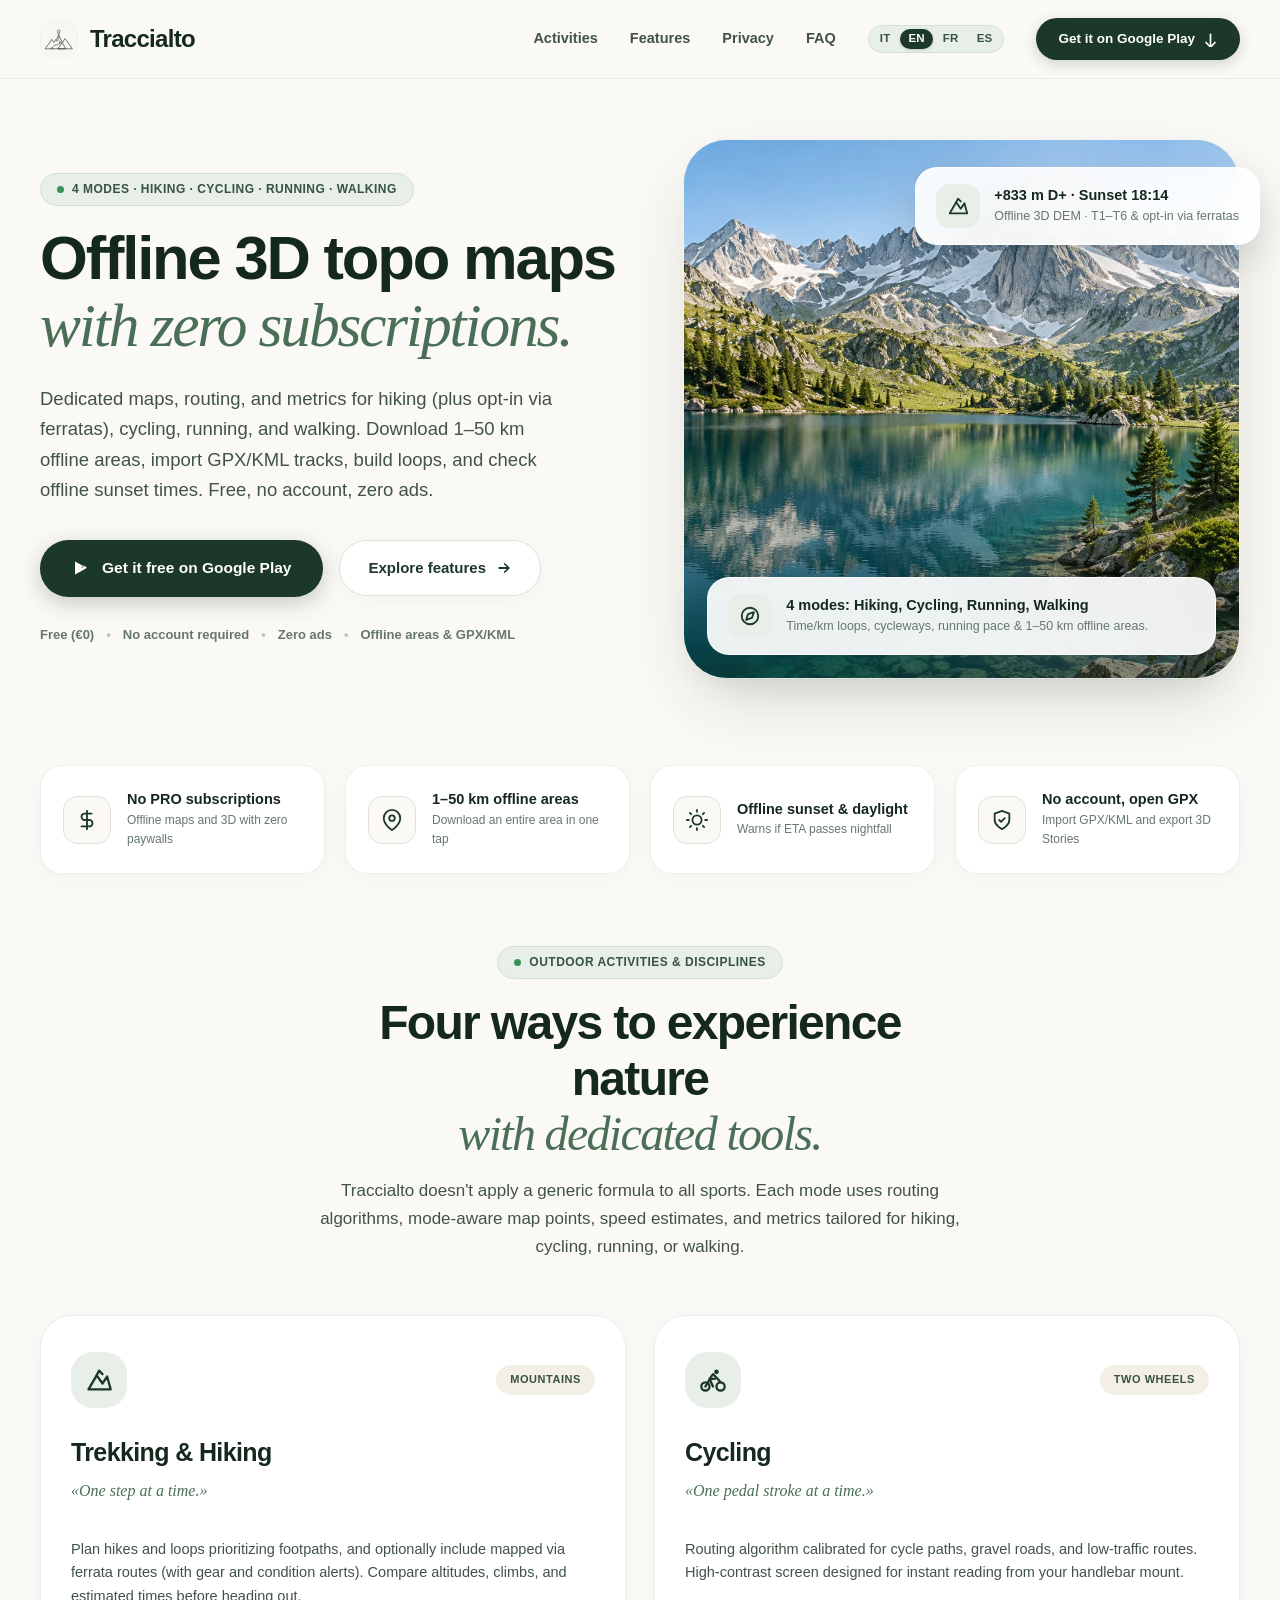
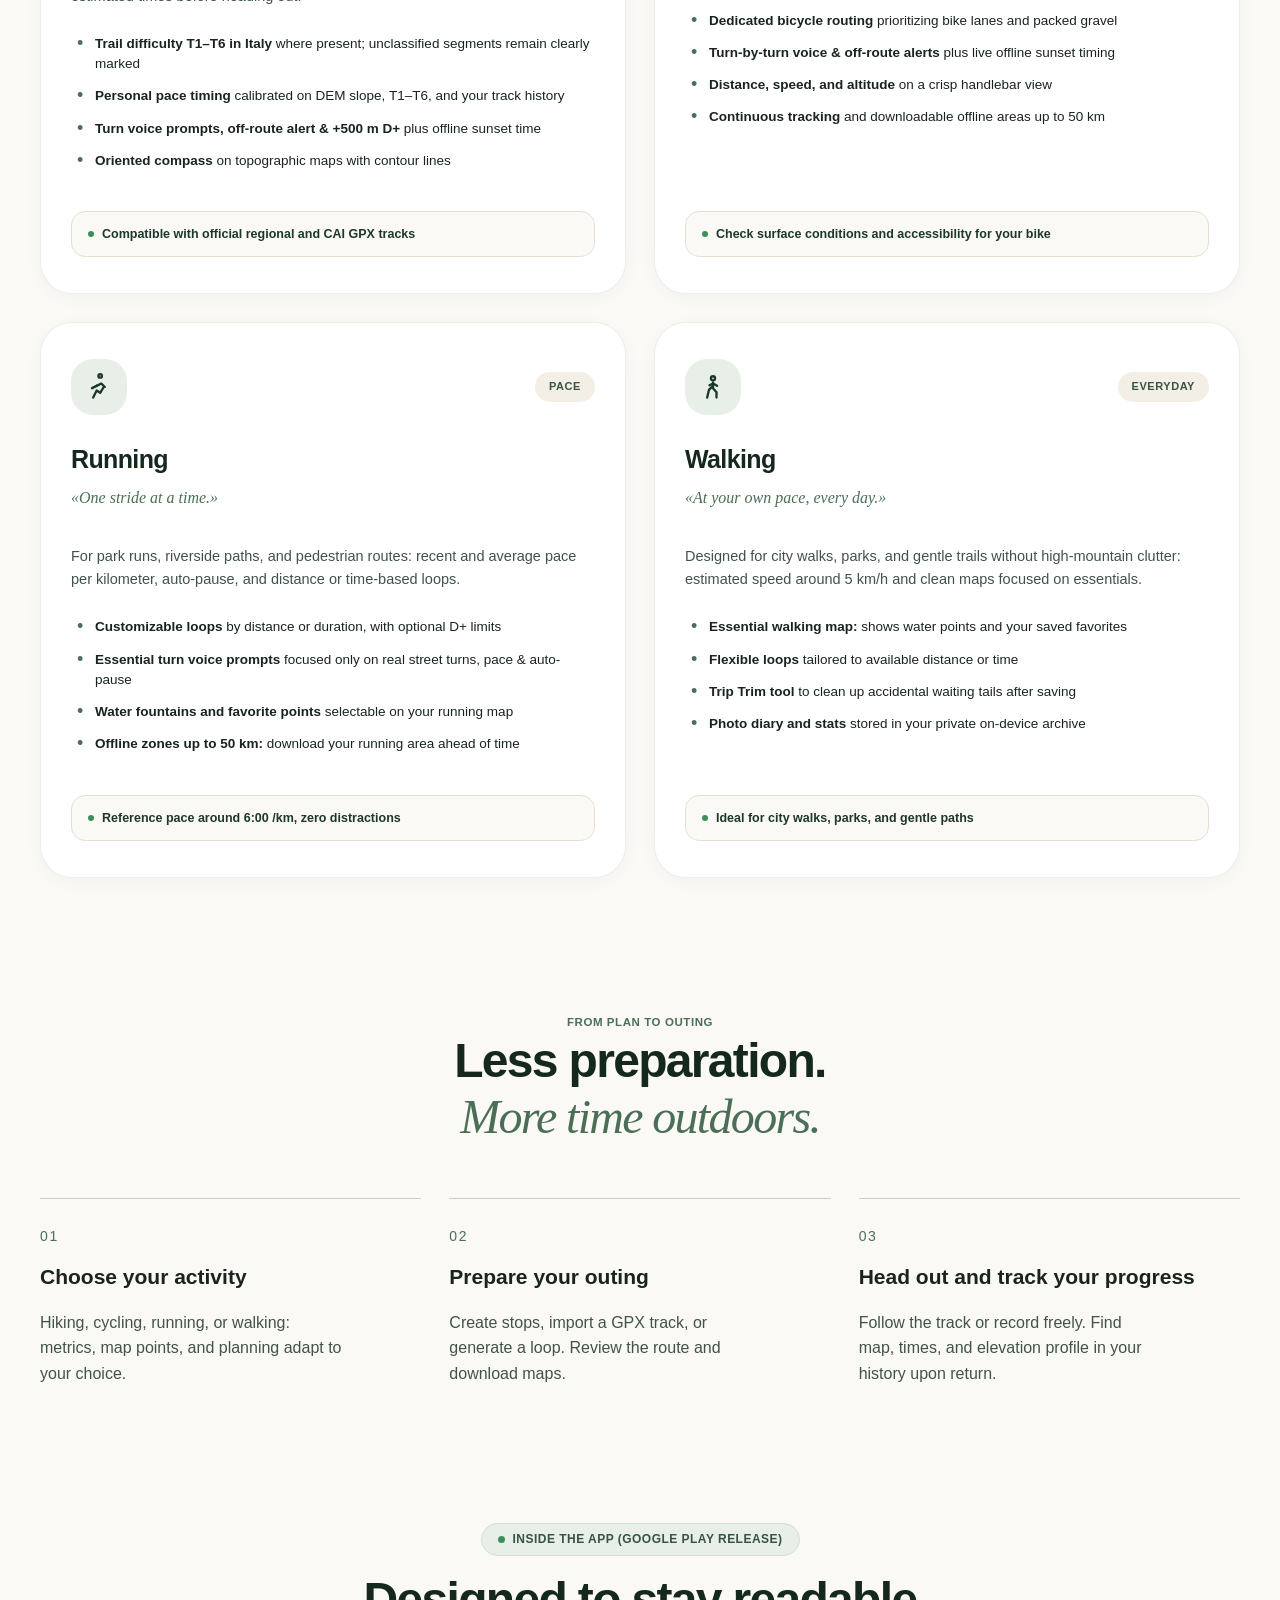
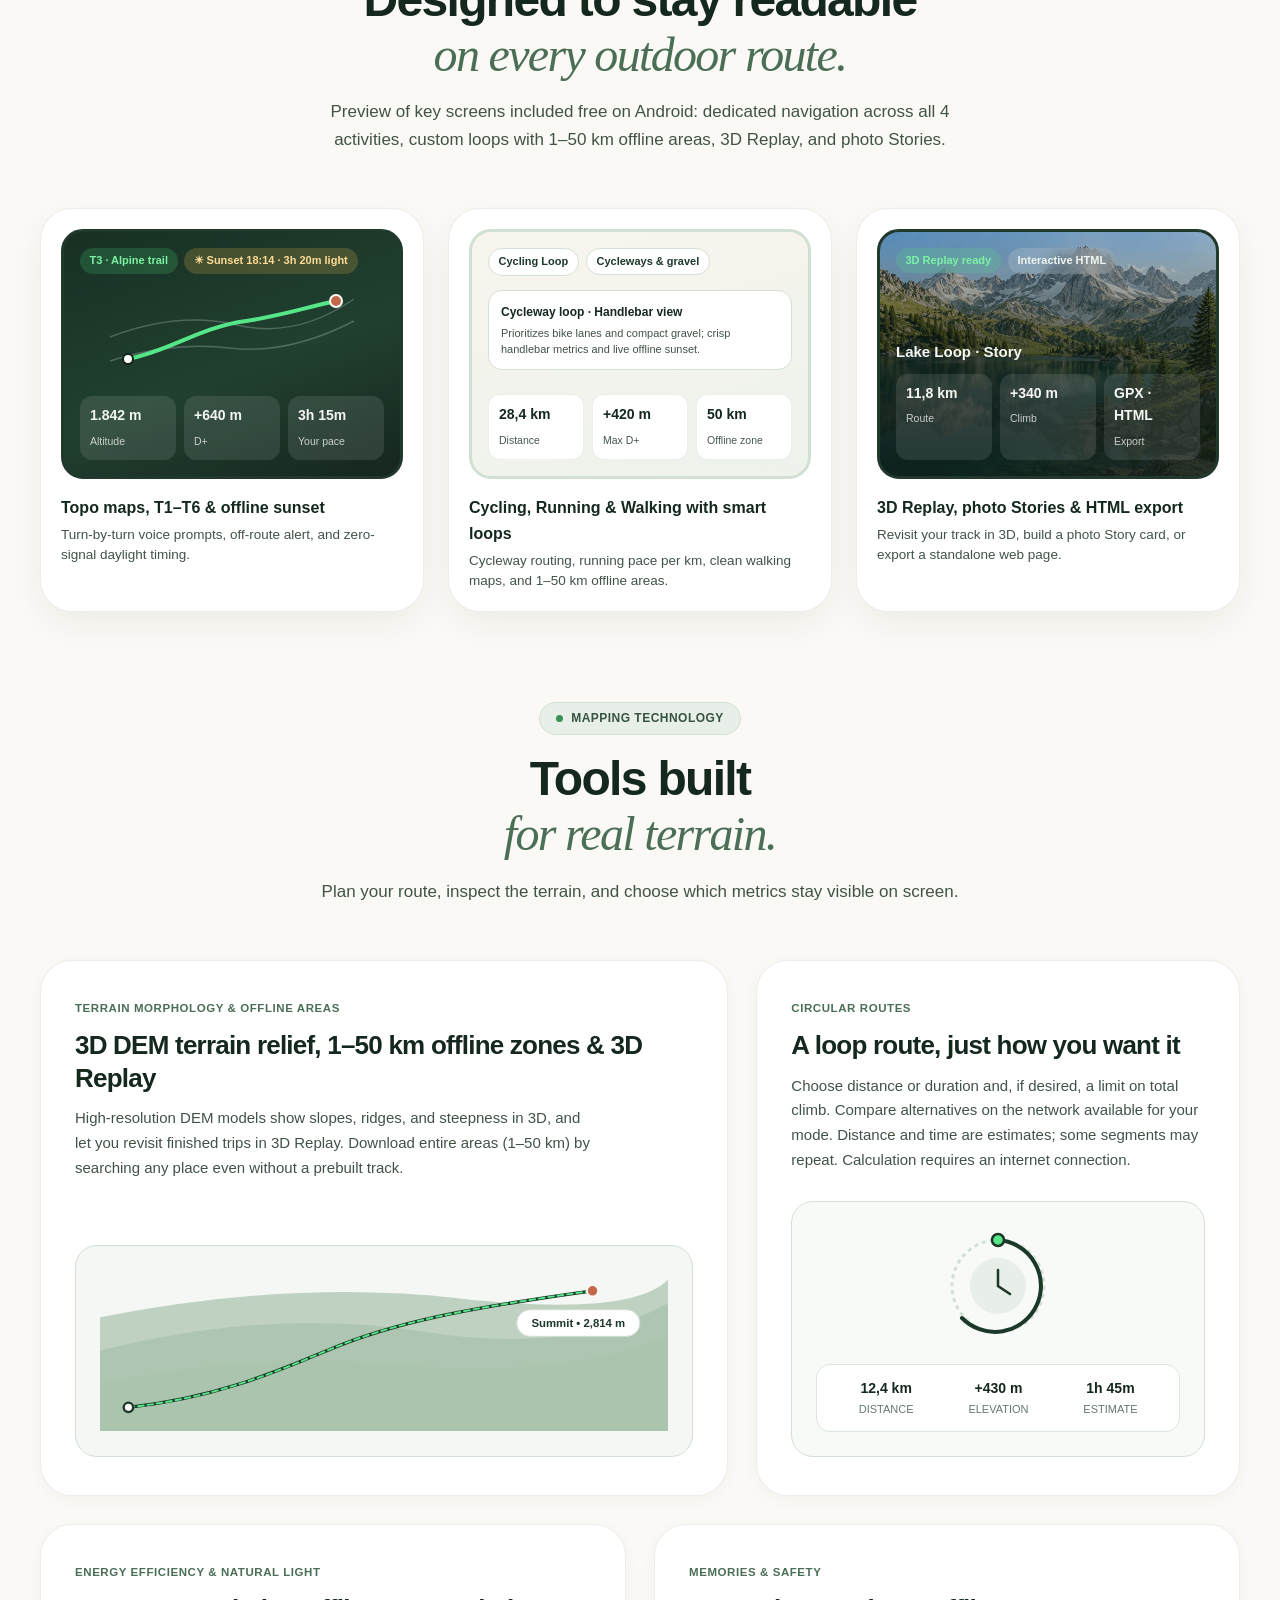
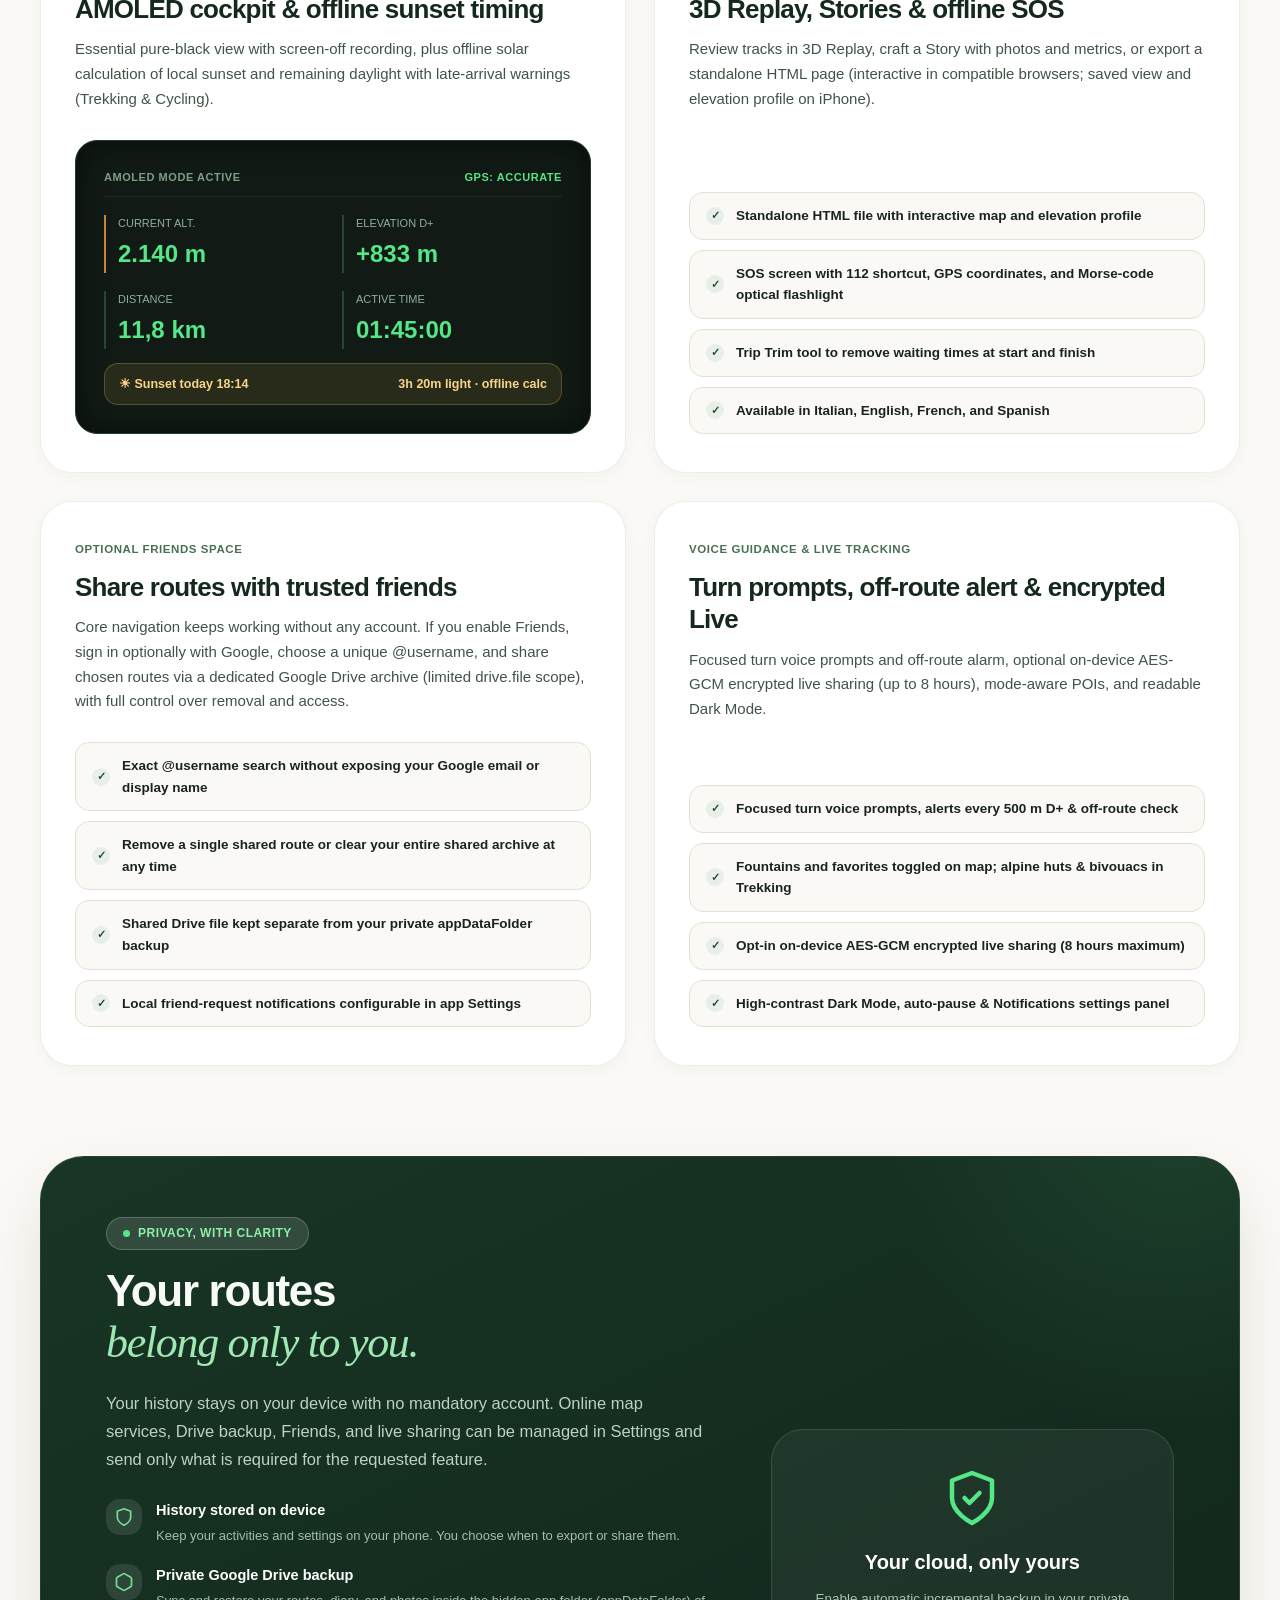
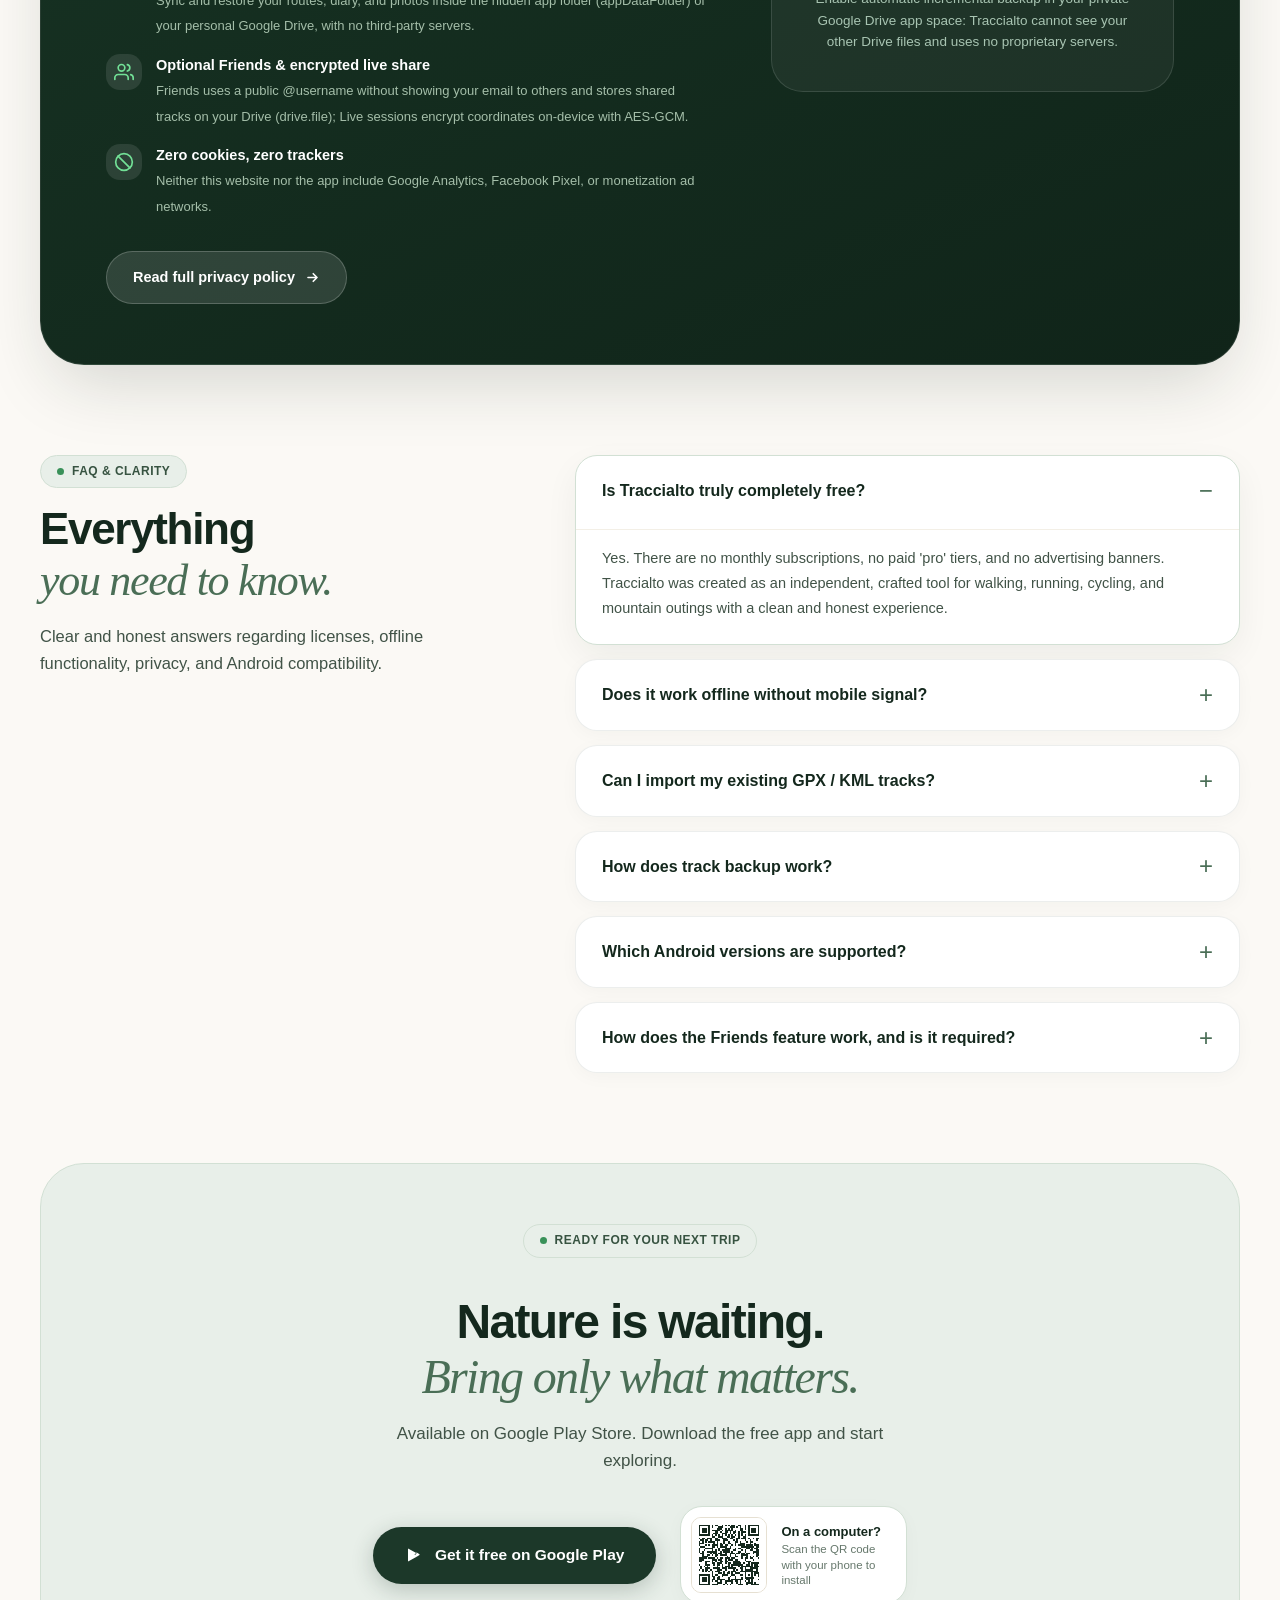
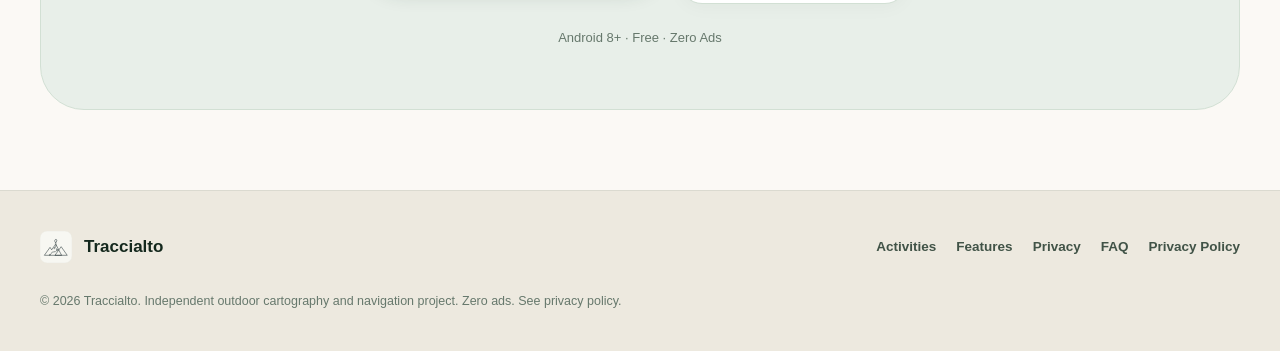
==== index.html @ 4be54ed5 "Aggiorna logo autentico, favicon, screenshot 3D e privacy policy" ====
<!doctype html>
<html lang="it">
<head>
  <meta charset="utf-8">
  <meta name="viewport" content="width=device-width, initial-scale=1">
  <meta name="google-site-verification" content="BfbeYNDp83NUWxOzFHLvJebqmk2m0J8CgKDSDbuyk70" />
  <title>Traccialto — Navigazione e Cartografia Outdoor Offline</title>
  <meta name="description" content="Cartografia 3D offline senza abbonamenti per trekking, bici, corsa e camminata (con vie ferrate opt-in). Zone 1–50 km, GPX/KML liberi, tramonto offline, Replay 3D e Storie. Gratis, senza account né pubblicità.">
  <meta name="theme-color" content="#1c3829">
  <link rel="canonical" href="https://traccialto.github.io/">
  <meta property="og:type" content="website">
  <meta property="og:url" content="https://traccialto.github.io/">
  <meta property="og:title" content="Traccialto — Navigazione Outdoor Offline">
  <meta property="og:description" content="Cartografia offline gratuita e rilievi 3D DEM per trekking, bici, corsa e camminata (con vie ferrate opt-in), tramonto offline e condivisione facoltativa. Senza pubblicità.">
  <meta property="og:image" content="https://traccialto.github.io/assets/feature_graphic_1024x500.png">
  <link rel="icon" href="assets/logo.svg" type="image/svg+xml">
  <link rel="stylesheet" href="landing.css">
  <script type="application/ld+json">
  {
    "@context": "https://schema.org",
    "@type": "MobileApplication",
    "name": "Traccialto",
    "operatingSystem": "Android 8.0+",
    "applicationCategory": "NavigationApplication",
    "url": "https://traccialto.github.io/",
    "downloadUrl": "https://play.google.com/store/apps/details?id=it.lanzonavigator.app",
    "offers": {
      "@type": "Offer",
      "price": "0",
      "priceCurrency": "EUR"
    }
  }
  </script>
</head>
<body class="landing">

<a class="skip" href="#contenuto" data-i18n="skipToContent">Vai al contenuto</a>

<!-- Header di Navigazione Moderno & Morbido -->
<header class="site-header">
  <div class="wrap nav-row">
    <a class="brand-link" href="#" aria-label="Traccialto inizio" data-i18n-aria="brandAria"><img src="assets/logo.svg" width="38" height="38" alt="">
      <span class="brand-name">Traccialto</span>
    </a>

    <nav class="nav-links" aria-label="Menu principale" data-i18n-aria="navAria">
      <a href="#attivita" data-i18n="navActivities">Attività</a>
      <a href="#funzioni" data-i18n="navFeatures">Funzioni</a>
      <a href="#privacy" data-i18n="navPrivacy">Privacy</a>
      <a href="#domande" data-i18n="navFaq">Domande</a>
      <div class="site-lang-pill" role="group" aria-label="Lingua" data-i18n-aria="langAria">
        <button type="button" data-l="it" class="active">IT</button>
        <button type="button" data-l="en">EN</button>
        <button type="button" data-l="fr">FR</button>
        <button type="button" data-l="es">ES</button>
      </div>
      <a class="btn-header-cta" href="https://play.google.com/store/apps/details?id=it.lanzonavigator.app" target="_blank" rel="noopener noreferrer">
        <span class="btn-text-full" data-i18n="btnAvailability">Scarica su Google Play</span>
        <span class="btn-text-short" data-i18n="btnAvailabilityShort">Google Play</span>
        <svg width="15" height="15" viewBox="0 0 20 20" fill="none" stroke="currentColor" stroke-width="2.2" stroke-linecap="round" stroke-linejoin="round" aria-hidden="true">
          <path d="M4 14l6 6 6-6M10 3v17"/>
        </svg>
      </a>
    </nav>
  </div>
</header>

<main id="contenuto">

  <!-- Hero Section Morbida con Paesaggio Alpino Naturale -->
  <section class="hero-section wrap">
    <div class="hero-grid">
      <div class="hero-copy">
        <div class="badge-pill">
          <span class="dot"></span>
          <span data-i18n="heroBadge">4 modalità · Trekking · Bici · Corsa · Camminata</span>
        </div>

        <h1 data-i18n-html="heroTitle">
          Cartografia 3D offline<br>
          <span class="serif-accent">senza abbonamenti.</span>
        </h1>

        <p class="hero-lead" data-i18n="heroLead">
          Mappe, routing e metriche dedicate per trekking (anche vie ferrate), bicicletta, corsa e camminata. Scarica zone 1–50 km offline, importa GPX/KML, pianifica anelli e consulta il tramonto senza segnale. Gratis, senza account né pubblicità.
        </p>

        <div class="hero-buttons">
          <a class="btn-pill-primary" href="https://play.google.com/store/apps/details?id=it.lanzonavigator.app" target="_blank" rel="noopener noreferrer">
            <svg width="18" height="18" viewBox="0 0 24 24" fill="currentColor" aria-hidden="true">
              <path d="M4.5 3.3c-.3.3-.5.8-.5 1.4v14.6c0 .6.2 1.1.5 1.4l.1.1 8.2-8.2v-.2L4.6 3.2l-.1.1zm11 10.9l-2.7-2.7v-.2l2.7-2.7.1.1 3.2 1.8c.9.5.9 1.4 0 1.9l-3.2 1.8-.1 0zM15.6 14.3L12.8 11.5 4.5 19.8c.3.3.8.3 1.4 0l9.7-5.5zm0-4.6L5.9 4.2c-.6-.3-1.1-.3-1.4 0l8.3 8.3 2.8-2.8z"/>
            </svg>
            <span data-i18n="btnHeroDownload">Scarica gratis su Google Play</span>
          </a>
          <a class="btn-pill-secondary" href="#funzioni">
            <span data-i18n="btnHeroExplore">Esplora le funzioni</span>
            <svg width="16" height="16" viewBox="0 0 20 20" fill="none" stroke="currentColor" stroke-width="2.2" stroke-linecap="round" stroke-linejoin="round" aria-hidden="true">
              <path d="M4 10h12M11 5l5 5-5 5"/>
            </svg>
          </a>
        </div>

        <div class="hero-trust-bar">
          <div data-i18n="trustFree">Gratis (0 €)</div>
          <span>•</span>
          <div data-i18n="trustNoAccount">Nessun account obbligatorio</div>
          <span>•</span>
          <div data-i18n="trustNoAds">Zero pubblicità</div>
          <span>•</span>
          <div data-i18n="trustOfflineMaps">Zone offline &amp; GPX/KML</div>
        </div>
      </div>

      <!-- Hero Visual: Paesaggio Alpino con Card Fluttuanti Morbide (NO SCREENSHOT) -->
      <div class="hero-stage">
        <div class="hero-image-frame">
          <img src="assets/alpine-lake.webp" alt="Paesaggio alpino con lago d'alta quota e vette innevate" data-i18n-alt="heroImgAlt" loading="eager">
        </div>

        <!-- Fluttuante 1: Statistiche Quota -->
        <div class="glass-card card-top-right">
          <div class="glass-icon-circle">
            <svg viewBox="0 0 24 24" fill="none" stroke="currentColor" stroke-width="2" stroke-linecap="round" stroke-linejoin="round">
              <path d="M3 20L10 8L15 15L19 9L22 20H3Z"/>
              <path d="M10 8l2-4 3 3"/>
            </svg>
          </div>
          <div class="glass-card-info">
            <strong data-i18n="cardElevationValue">+833 m D+ · Tramonto 18:14</strong>
            <span data-i18n="cardElevationDesc">DEM 3D offline · T1–T6 e vie ferrate opt-in</span>
          </div>
        </div>

        <!-- Fluttuante 2: 4 Modalità Outdoor -->
        <div class="glass-card card-bottom">
          <div class="glass-icon-circle">
            <svg viewBox="0 0 24 24" fill="none" stroke="currentColor" stroke-width="2" stroke-linecap="round" stroke-linejoin="round">
              <circle cx="12" cy="12" r="9"/>
              <polygon points="16.24 7.76 14.12 14.12 7.76 16.24 9.88 9.88 16.24 7.76"/>
            </svg>
          </div>
          <div class="glass-card-info">
            <strong data-i18n="cardLoopTitle">4 modalità: Trekking, Bici, Corsa, Camminata</strong>
            <span data-i18n="cardLoopDesc">Anelli su km o durata, ciclovie, passo al km e zone 1–50 km.</span>
          </div>
        </div>
      </div>
    </div>
  </section>

  <!-- Fascia 4 Certezze (Conversione Anti-Abbonamento) -->
  <section class="certezze-section wrap" aria-label="Punti di forza di Traccialto" data-i18n-aria="certezzeAria">
    <div class="certezze-grid">
      <div class="certezza-item">
        <div class="certezza-icon">
          <svg viewBox="0 0 24 24" fill="none" stroke="currentColor" stroke-width="2" stroke-linecap="round" stroke-linejoin="round"><path d="M12 2v20M17 5H9.5a3.5 3.5 0 0 0 0 7h5a3.5 3.5 0 0 1 0 7H6"/></svg>
        </div>
        <div class="certezza-text">
          <strong data-i18n="cert1Title">Zero abbonamenti PRO</strong>
          <span data-i18n="cert1Desc">Mappe offline e 3D senza paywall</span>
        </div>
      </div>
      <div class="certezza-item">
        <div class="certezza-icon">
          <svg viewBox="0 0 24 24" fill="none" stroke="currentColor" stroke-width="2" stroke-linecap="round" stroke-linejoin="round"><path d="M21 10c0 7-9 13-9 13s-9-6-9-13a9 9 0 0 1 18 0z"/><circle cx="12" cy="10" r="3"/></svg>
        </div>
        <div class="certezza-text">
          <strong data-i18n="cert2Title">Zone offline 1–50 km</strong>
          <span data-i18n="cert2Desc">Scarichi un’intera zona con un tocco</span>
        </div>
      </div>
      <div class="certezza-item">
        <div class="certezza-icon">
          <svg viewBox="0 0 24 24" fill="none" stroke="currentColor" stroke-width="2" stroke-linecap="round" stroke-linejoin="round"><circle cx="12" cy="12" r="5"/><path d="M12 1v2M12 21v2M4.22 4.22l1.42 1.42M18.36 18.36l1.42 1.42M1 12h2M21 12h2M4.22 19.78l1.42-1.42M18.36 5.64l1.42-1.42"/></svg>
        </div>
        <div class="certezza-text">
          <strong data-i18n="cert3Title">Tramonto &amp; luce offline</strong>
          <span data-i18n="cert3Desc">Avviso se l’arrivo supera il buio</span>
        </div>
      </div>
      <div class="certezza-item">
        <div class="certezza-icon">
          <svg viewBox="0 0 24 24" fill="none" stroke="currentColor" stroke-width="2" stroke-linecap="round" stroke-linejoin="round"><path d="M12 22s8-4 8-10V5l-8-3-8 3v7c0 6 8 10 8 10z"/><path d="M9 12l2 2 4-4"/></svg>
        </div>
        <div class="certezza-text">
          <strong data-i18n="cert4Title">Senza account, GPX liberi</strong>
          <span data-i18n="cert4Desc">Importi GPX/KML ed esporti Storie 3D</span>
        </div>
      </div>
    </div>
  </section>



  <!-- Sezione 01: Quattro Modalità Concepite su Misura -->
  <section class="disciplines-section wrap" id="attivita">
    <div class="section-intro">
      <div class="badge-pill">
        <span class="dot"></span>
        <span data-i18n="discIntroBadge">Attività &amp; Discipline Outdoor</span>
      </div>
      <h2 data-i18n-html="discIntroTitle">Quattro modi di vivere la natura<br><span class="serif-accent">con strumenti dedicati.</span></h2>
      <p data-i18n="discIntroDesc">
        Traccialto non applica una formula generica a tutti gli sport. Ogni modalità adotta motori di calcolo, punti utili sulla mappa, velocità stimate e metriche pensate per chi fa trekking, pedala, corre o cammina.
      </p>
    </div>

    <div class="disciplines-grid">
      <!-- 1. Trekking -->
      <article class="discipline-card">
        <div class="discipline-card-top">
          <div class="discipline-glyph">
            <svg width="28" height="28" viewBox="0 0 24 24" fill="none" stroke="currentColor" stroke-width="2" stroke-linecap="round" stroke-linejoin="round">
              <path d="M3 20L10 8L15 15L19 9L22 20H3Z"/>
              <path d="M10 8l2-4 3 3"/>
            </svg>
          </div>
          <span class="discipline-tag" data-i18n="trekTag">Montagna</span>
        </div>

        <h3 data-i18n="trekTitle">Trekking &amp; Montagna</h3>
        <div class="discipline-quote" data-i18n="trekQuote">«Un passo alla volta.»</div>
        <p class="discipline-desc" data-i18n="trekDesc">
          Prepara escursioni e anelli privilegiando i sentieri, includendo su richiesta le vie ferrate mappate (con avviso su attrezzatura e condizioni). Confronta quote, salita e durata stimata prima di partire.
        </p>

        <ul class="discipline-features">
          <li data-i18n-html="trekF1"><strong>Difficoltà T1–T6 in Italia</strong> dove presenti nei dati; i tratti non classificati restano indicati</li>
          <li data-i18n-html="trekF2"><strong>Tempi sul tuo passo reale</strong> calibrati su pendenza DEM, T1–T6 e storico</li>
          <li data-i18n-html="trekF3"><strong>Voce svolta, fuori rotta e +500 m D+</strong> più orario del tramonto calcolato offline</li>
          <li data-i18n-html="trekF4"><strong>Bussola orientata</strong> sulla cartografia topografica con curve di livello</li>
        </ul>

        <div class="discipline-pill-footer">
          <span class="dot"></span>
          <span data-i18n="trekPill">Compatibile con tracce GPX ufficiali CAI e regionali</span>
        </div>
      </article>

      <!-- 2. Bicicletta -->
      <article class="discipline-card">
        <div class="discipline-card-top">
          <div class="discipline-glyph">
            <svg width="28" height="28" viewBox="0 0 24 24" fill="none" stroke="currentColor" stroke-width="2" stroke-linecap="round" stroke-linejoin="round">
              <circle cx="5.5" cy="17.5" r="3.5"/>
              <circle cx="18.5" cy="17.5" r="3.5"/>
              <path d="M15 6a1 1 0 1 0 0-2 1 1 0 0 0 0 2zm-3 11.5L9 11l3-4 3.5 3.5L18.5 14"/>
              <path d="M5.5 17.5l4-6.5h4"/>
            </svg>
          </div>
          <span class="discipline-tag" data-i18n="bikeTag">Due Ruote</span>
        </div>

        <h3 data-i18n="bikeTitle">Bicicletta</h3>
        <div class="discipline-quote" data-i18n="bikeQuote">«Una pedalata alla volta.»</div>
        <p class="discipline-desc" data-i18n="bikeDesc">
          Algoritmo di routing calibrato per ciclovie, strade bianche e viabilità a basso scorrimento. Schermata ad alto contrasto concepita per essere letta all'istante dal supporto da manubrio.
        </p>

        <ul class="discipline-features">
          <li data-i18n-html="bikeF1"><strong>Routing ciclistico dedicato</strong> con priorità a piste ciclabili e sterrati compatti</li>
          <li data-i18n-html="bikeF2"><strong>Guida vocale svolte &amp; fuori rotta</strong> e orario del tramonto visibile dal vivo</li>
          <li data-i18n-html="bikeF3"><strong>Distanza, velocità e quota</strong> ad alto contrasto sul supporto da manubrio</li>
          <li data-i18n-html="bikeF4"><strong>Registrazione continua</strong> e zone scaricabili offline fino a 50 km</li>
        </ul>

        <div class="discipline-pill-footer">
          <span class="dot"></span>
          <span data-i18n="bikePill">Verifica fondo e accessibilità per la tua bicicletta</span>
        </div>
      </article>

      <!-- 3. Corsa -->
      <article class="discipline-card">
        <div class="discipline-card-top">
          <div class="discipline-glyph">
            <svg width="28" height="28" viewBox="0 0 24 24" fill="none" stroke="currentColor" stroke-width="2" stroke-linecap="round" stroke-linejoin="round">
              <path d="M13 4a1.5 1.5 0 1 0 0-3 1.5 1.5 0 0 0 0 3z"/>
              <path d="M7 21l3-6 3 2 3-5"/>
              <path d="M10 11l4-2 3 3"/>
              <path d="M6 13l4-2"/>
            </svg>
          </div>
          <span class="discipline-tag" data-i18n="runTag">Ritmo</span>
        </div>

        <h3 data-i18n="runTitle">Corsa</h3>
        <div class="discipline-quote" data-i18n="runQuote">«Una falcata alla volta.»</div>
        <p class="discipline-desc" data-i18n="runDesc">
          Per uscite nei parchi, lungo i fiumi e sulle vie pedonali: passo recente e medio al chilometro, pausa automatica e anelli su distanza o durata.
        </p>

        <ul class="discipline-features">
          <li data-i18n-html="runF1"><strong>Anelli personalizzabili</strong> per distanza o durata, con limite D+ facoltativo</li>
          <li data-i18n-html="runF2"><strong>Istruzioni vocali essenziali</strong> solo sulle svolte effettive, passo al km e pausa auto</li>
          <li data-i18n-html="runF3"><strong>Fontane e punti preferiti</strong> selezionabili sulla mappa di corsa</li>
          <li data-i18n-html="runF4"><strong>Zone offline fino a 50 km:</strong> scarica prima l’area che ti serve</li>
        </ul>

        <div class="discipline-pill-footer">
          <span class="dot"></span>
          <span data-i18n="runPill">Passo mirato intorno a 6:00 /km, zero distrazioni</span>
        </div>
      </article>

      <!-- 4. Camminata -->
      <article class="discipline-card">
        <div class="discipline-card-top">
          <div class="discipline-glyph">
            <svg width="28" height="28" viewBox="0 0 24 24" fill="none" stroke="currentColor" stroke-width="2" stroke-linecap="round" stroke-linejoin="round">
              <circle cx="12" cy="4.5" r="1.75"/>
              <path d="M12 8v5l3 3.5V21"/>
              <path d="M12 11l-3.5 3.5L7 21"/>
              <path d="M9 10.5l3-1.5 3.5 2"/>
            </svg>
          </div>
          <span class="discipline-tag" data-i18n="walkTag">Quotidiano</span>
        </div>

        <h3 data-i18n="walkTitle">Camminata</h3>
        <div class="discipline-quote" data-i18n="walkQuote">«Al tuo passo, ogni giorno.»</div>
        <p class="discipline-desc" data-i18n="walkDesc">
          Pensata per passeggiate urbane, parchi e sentieri dolci senza la complessità dell’alta quota: ritmo stimato intorno ai 5 km/h e mappa ripulita dagli elementi non pertinenti.
        </p>

        <ul class="discipline-features">
          <li data-i18n-html="walkF1"><strong>Mappa essenziale per passeggiare:</strong> mostra punti acqua e i tuoi punti preferiti</li>
          <li data-i18n-html="walkF2"><strong>Anelli flessibili</strong> per distanza o tempo disponibile fuori porta</li>
          <li data-i18n-html="walkF3"><strong>Funzione Trip Trim</strong> per ripulire code o soste accidentali a fine uscita</li>
          <li data-i18n-html="walkF4"><strong>Diario con foto e statistiche</strong> sempre nel tuo archivio locale</li>
        </ul>

        <div class="discipline-pill-footer">
          <span class="dot"></span>
          <span data-i18n="walkPill">Perfetta per passeggiate, parchi e cammini leggeri</span>
        </div>
      </article>
    </div>
  </section>

<section class="start-guide wrap" aria-labelledby="start-title">
<div class="section-intro"><span class="feature-tag-mini" data-i18n="startTag">Dall’idea all’uscita</span><h2 id="start-title" data-i18n-html="startTitle">Meno preparativi.<br><span class="serif-accent">Più tempo fuori.</span></h2></div>
<ol class="steps-grid"><li><span class="step-number">01</span><h3 data-i18n="s1Title">Scegli l’attività</h3><p data-i18n="s1Desc">Trekking, bicicletta, corsa o camminata: metriche, punti sulla mappa e pianificazione seguono la tua scelta.</p></li><li><span class="step-number">02</span><h3 data-i18n="s2Title">Prepara la tua uscita</h3><p data-i18n="s2Desc">Crea tappe, importa una traccia o cerca un anello. Controlla il percorso e scarica le mappe disponibili.</p></li><li><span class="step-number">03</span><h3 data-i18n="s3Title">Parti e ritrova i tuoi progressi</h3><p data-i18n="s3Desc">Segui il percorso o registra liberamente. Al ritorno trovi mappa, tempi e profilo nel tuo storico.</p></li></ol>
</section>

  <!-- Preview Visiva Dentro l'App (Mockup / Slot Screenshot Prod) -->
  <section class="app-showcase-section wrap" aria-labelledby="showcase-title">
    <div class="section-intro">
      <div class="badge-pill">
        <span class="dot"></span>
        <span data-i18n="showBadge">Dentro l’app (versione Google Play)</span>
      </div>
      <h2 id="showcase-title" data-i18n-html="showTitle">Progettata per leggersi bene<br><span class="serif-accent">in ogni uscita all'aperto.</span></h2>
      <p data-i18n="showDesc">
        Esempio delle schermate incluse gratis su Android: navigazione dedicata per tutte e 4 le attività, anelli su misura con zone 1–50 km, Replay 3D e Storie fotografiche.
      </p>
    </div>

    <div class="showcase-grid">
      <article class="phone-mock-card">
        <div class="phone-screen-frame topo" aria-hidden="true">
          <div class="screen-pill-row">
            <span class="screen-chip green" data-i18n="ui1Chip1">T3 · Sentiero alpino</span>
            <span class="screen-chip amber" data-i18n="ui1Chip2">☀ Tramonto 18:14 · 3h 20m luce</span>
          </div>
          <svg viewBox="0 0 260 95" fill="none" style="width:100%;height:95px;">
            <path d="M8 78 Q70 58 128 65 T252 38" stroke="rgba(255,255,255,0.22)" stroke-width="1.5"/>
            <path d="M8 54 Q76 28 135 42 T252 16" stroke="rgba(255,255,255,0.22)" stroke-width="1.5"/>
            <path d="M26 76 C68 68, 98 44, 144 38 C178 33, 206 24, 234 18" stroke="#55e688" stroke-width="4" stroke-linecap="round"/>
            <circle cx="26" cy="76" r="5" fill="#fff" stroke="#14221a" stroke-width="2"/>
            <circle cx="234" cy="18" r="6" fill="#c46849" stroke="#fff" stroke-width="2"/>
          </svg>
          <div class="screen-metric-grid">
            <div class="screen-metric-box"><strong>1.842 m</strong><span data-i18n="ui1M1">Quota</span></div>
            <div class="screen-metric-box"><strong>+640 m</strong><span>D+</span></div>
            <div class="screen-metric-box"><strong>3h 15m</strong><span data-i18n="ui1M3">Passo reale</span></div>
          </div>
        </div>
        <div class="phone-mock-caption">
          <strong data-i18n="show1Title">Mappa topografica, T1–T6 &amp; tramonto offline</strong>
          <p data-i18n="show1Desc">Indicazioni vocali alle svolte, avviso fuori rotta e calcolo solare senza campo telefonico.</p>
        </div>
      </article>

      <article class="phone-mock-card">
        <div class="phone-screen-frame planner" aria-hidden="true">
          <div class="screen-pill-row">
            <span class="screen-chip" data-i18n="ui2Chip1">Anello Bicicletta</span>
            <span class="screen-chip" data-i18n="ui2Chip2">Ciclovie &amp; sterrato</span>
          </div>
          <div style="background:white;border:1px solid #d2e0d4;border-radius:14px;padding:12px;">
            <div style="font-size:12px;font-weight:800;color:#14281d;margin-bottom:4px;" data-i18n="ui2CardTitle">Anello ciclabile · Vista manubrio</div>
            <div style="font-size:11px;color:#415347;line-height:1.4;" data-i18n="ui2CardDesc">Priorità a piste ciclabili e strade bianche; metriche ad alto contrasto e tramonto dal vivo.</div>
          </div>
          <div class="screen-metric-grid">
            <div class="screen-metric-box"><strong>28,4 km</strong><span data-i18n="ui2M1">Distanza</span></div>
            <div class="screen-metric-box"><strong>+420 m</strong><span data-i18n="ui2M2">D+ Max</span></div>
            <div class="screen-metric-box"><strong>50 km</strong><span data-i18n="ui2M3">Zona offline</span></div>
          </div>
        </div>
        <div class="phone-mock-caption">
          <strong data-i18n="show2Title">Bici, Corsa &amp; Camminata con anelli su misura</strong>
          <p data-i18n="show2Desc">Routing per ciclovie, passo al km nella corsa, mappa pulita per passeggiare e aree offline 1–50 km.</p>
        </div>
      </article>

      <article class="phone-mock-card">
        <div class="phone-screen-frame story" aria-hidden="true">
          <div class="screen-pill-row">
            <span class="screen-chip green" data-i18n="ui3Chip1">Replay 3D pronto</span>
            <span class="screen-chip" data-i18n="ui3Chip2">HTML interattivo</span>
          </div>
          <div style="margin-top:auto;">
            <div style="font-size:15px;font-weight:800;margin-bottom:4px;" data-i18n="ui3CardTitle">Giro del Lago · Storia</div>
            <div class="screen-metric-grid">
              <div class="screen-metric-box"><strong>11,8 km</strong><span data-i18n="ui3M1">Percorso</span></div>
              <div class="screen-metric-box"><strong>+340 m</strong><span data-i18n="ui3M2">Salita</span></div>
              <div class="screen-metric-box"><strong>GPX · HTML</strong><span data-i18n="ui3M3">Esporta</span></div>
            </div>
          </div>
        </div>
        <div class="phone-mock-caption">
          <strong data-i18n="show3Title">Replay 3D, Storie foto &amp; export HTML</strong>
          <p data-i18n="show3Desc">Rivivi la traccia in 3D, crea una Storia con i dati dell’uscita o esporta una pagina web autonoma.</p>
        </div>
      </article>
    </div>
  </section>

  <!-- Sezione 02: Strumenti di Precisione (Bento Grid Morbida) -->
  <section class="features-section wrap" id="funzioni">
    <div class="section-intro">
      <div class="badge-pill">
        <span class="dot"></span>
        <span data-i18n="featIntroBadge">Tecnologia Cartografica</span>
      </div>
      <h2 data-i18n-html="featIntroTitle">Strumenti costruiti<br><span class="serif-accent">per il terreno reale.</span></h2>
      <p data-i18n="featIntroDesc">
        Prepara l’itinerario, osserva il terreno e scegli quali dati tenere a vista durante l’uscita.
      </p>
    </div>

    <div class="features-grid">
      <!-- Feature 1: Rilievi 3D & Zone Offline (Col 7) -->
      <div class="feature-card col-7">
        <div class="feature-tag-mini" data-i18n="feat1Tag">Morfologia &amp; Mappe Offline</div>
        <h3 data-i18n="feat1Title">Rilievi 3D DEM, zone offline 1–50 km &amp; Replay 3D</h3>
        <p data-i18n="feat1Desc">
          Il modello digitale del terreno DEM mostra versanti, creste e ripidezza in 3D, e a fine uscita rivedi il percorso in Replay 3D. Puoi scaricare intere aree cercando una località (1–50 km) anche senza una traccia già pronta.
        </p>

        <div class="vector-topo-box" aria-label="Illustrazione vettoriale del rilievo topografico" data-i18n-aria="feat1TopoAria">
          <svg viewBox="0 0 600 170" fill="none" xmlns="http://www.w3.org/2000/svg">
            <!-- Curve di livello morbide -->
            <path d="M0 150 Q 150 120, 300 135 T 600 110 L600 170 L0 170 Z" fill="#e8efe9" opacity="0.9"/>
            <path d="M0 120 Q 160 85, 320 100 T 600 70 L600 170 L0 170 Z" fill="#d2e0d4" opacity="0.8"/>
            <path d="M0 85 Q 180 40, 340 65 T 600 35 L600 170 L0 170 Z" fill="#b9cebc" opacity="0.7"/>
            <path d="M0 50 Q 200 10, 380 30 T 600 10 L600 170 L0 170 Z" fill="#9dbba1" opacity="0.6"/>

            <!-- Linea del sentiero attivo -->
            <path d="M30 145 C 120 135, 180 110, 240 85 C 310 55, 390 40, 520 22" fill="none" stroke="#1c3829" stroke-width="3.5" stroke-linecap="round"/>
            <path d="M30 145 C 120 135, 180 110, 240 85 C 310 55, 390 40, 520 22" fill="none" stroke="#55e688" stroke-width="2" stroke-linecap="round" stroke-dasharray="6 4"/>

            <circle cx="30" cy="145" r="5" fill="#fbf9f5" stroke="#1c3829" stroke-width="2.5"/>
            <circle cx="520" cy="22" r="6" fill="#c46849" stroke="#fbf9f5" stroke-width="2"/>

            <!-- Badge altimetrici -->
            <rect x="440" y="42" width="130" height="28" rx="14" fill="#ffffff" stroke="#d2e0d4" stroke-width="1"/>
            <text x="505" y="60" text-anchor="middle" fill="#1c3829" font-family="'Plus Jakarta Sans', sans-serif" font-size="12" font-weight="700" data-i18n="feat1Badge">Vetta • 2.814 m</text>
          </svg>
        </div>
      </div>

      <!-- Feature 2: Percorsi ad anello Intelligente (Col 5) -->
      <div class="feature-card col-5">
        <div class="feature-tag-mini" data-i18n="feat2Tag">Itinerari Circolari</div>
        <h3 data-i18n="feat2Title">Un anello, come lo vuoi tu</h3>
        <p data-i18n="feat2Desc">
          Scegli distanza oppure durata e, se vuoi, un limite alla salita totale. Confronta le alternative sulla rete disponibile per la tua modalità. Distanza e tempo sono stime; alcuni tratti possono ripetersi. Il calcolo richiede internet.
        </p>

        <div class="loop-compass-box">
          <svg width="120" height="120" viewBox="0 0 120 120" fill="none" xmlns="http://www.w3.org/2000/svg" style="margin: 0 auto; display: block;">
            <!-- Cerchio traccia percorso -->
            <circle cx="60" cy="60" r="46" stroke="#d2e0d4" stroke-width="3" stroke-dasharray="4 4"/>
            <path d="M60 14 A46 46 0 1 1 24 92" stroke="#1c3829" stroke-width="4" stroke-linecap="round"/>
            
            <circle cx="60" cy="14" r="6" fill="#55e688" stroke="#1c3829" stroke-width="2.5"/>
            
            <circle cx="60" cy="60" r="28" fill="#e8efe9"/>
            <path d="M60 44 L60 60 L72 68" stroke="#1c3829" stroke-width="2.5" stroke-linecap="round"/>
          </svg>

          <div class="loop-metrics-row">
            <div class="loop-metric-col">
              <strong>12,4 km</strong>
              <span data-i18n="feat2Dist">Distanza</span>
            </div>
            <div class="loop-metric-col">
              <strong>+430 m</strong>
              <span data-i18n="feat2Gain">Dislivello</span>
            </div>
            <div class="loop-metric-col">
              <strong>1h 45m</strong>
              <span data-i18n="feat2Est">Stima</span>
            </div>
          </div>
        </div>
      </div>

      <!-- Feature 3: Cockpit AMOLED & Tramonto Offline (Col 6) -->
      <div class="feature-card col-6">
        <div class="feature-tag-mini" data-i18n="feat3Tag">Efficienza &amp; Luce Naturale</div>
        <h3 data-i18n="feat3Title">Display AMOLED &amp; orario tramonto offline</h3>
        <p data-i18n="feat3Desc">
          Vista nera essenziale con registrazione a schermo spento, più calcolo solare offline dell’orario di tramonto e luce residua con avviso se l’arrivo stimato supera il buio (Trekking e Bici).
        </p>

        <div class="amoled-soft-box" aria-label="Anteprima modalità AMOLED e calcolo tramonto offline" data-i18n-aria="feat3BoxAria">
          <div class="amoled-soft-header">
            <span data-i18n="feat3Header">MODALITÀ AMOLED ATTIVA</span>
            <span style="color: #55e688;" data-i18n="feat3Gps">GPS: PRECISO</span>
          </div>
          <div class="amoled-soft-grid">
            <div class="amoled-soft-stat highlight">
              <span class="amoled-soft-label" data-i18n="feat3Altitude">Quota Attuale</span>
              <span class="amoled-soft-val">2.140 m</span>
            </div>
            <div class="amoled-soft-stat">
              <span class="amoled-soft-label" data-i18n="feat3Gain">Dislivello D+</span>
              <span class="amoled-soft-val">+833 m</span>
            </div>
            <div class="amoled-soft-stat">
              <span class="amoled-soft-label" data-i18n="feat3Dist">Distanza</span>
              <span class="amoled-soft-val">11,8 km</span>
            </div>
            <div class="amoled-soft-stat">
              <span class="amoled-soft-label" data-i18n="feat3Battery">Tempo attivo</span>
              <span class="amoled-soft-val">01:45:00</span>
            </div>
          </div>
          <div class="amoled-sunset-pill">
            <span data-i18n="feat3SunsetLeft">☀ Tramonto oggi 18:14</span>
            <span data-i18n="feat3SunsetRight">3h 20m luce · calcolo offline</span>
          </div>
        </div>
      </div>

      <!-- Feature 4: Storie, Replay 3D & Sicurezza (Col 6) -->
      <div class="feature-card col-6">
        <div class="feature-tag-mini" data-i18n="feat4Tag">Ricordi &amp; Sicurezza</div>
        <h3 data-i18n="feat4Title">Replay 3D, Storie e sicurezza SOS</h3>
        <p data-i18n="feat4Desc">
          Rivedi la traccia con Replay 3D, crea una Storia con foto e dati oppure esporta una pagina HTML (interattiva nei browser compatibili; vista salvata e profilo altimetrico su iPhone).
        </p>

        <div class="feature-spec-pills">
          <div class="spec-pill-item">
            <span class="check-icon">✓</span>
            <span data-i18n="feat4P1">File HTML standalone con mappa interattiva e profilo dislivello</span>
          </div>
          <div class="spec-pill-item">
            <span class="check-icon">✓</span>
            <span data-i18n="feat4P2">Schermata SOS con coordinate rapide per il 112 e torcia ottica in codice Morse</span>
          </div>
          <div class="spec-pill-item">
            <span class="check-icon">✓</span>
            <span data-i18n="feat4P3">Strumento Trip Trim per rimuovere tempi morti all'inizio e alla fine</span>
          </div>
          <div class="spec-pill-item">
            <span class="check-icon">✓</span>
            <span data-i18n="feat4P4">Disponibile in italiano, inglese, francese e spagnolo</span>
          </div>
        </div>
      </div>

      <!-- Feature 5: Sezione Amici & Google Drive (Col 6) -->
      <div class="feature-card col-6">
        <div class="feature-tag-mini" data-i18n="feat5Tag">Sezione Amici Facoltativa</div>
        <h3 data-i18n="feat5Title">Condividi percorsi con i tuoi amici</h3>
        <p data-i18n="feat5Desc">
          L’app base continua a funzionare senza account. Se vuoi scambiare itinerari con amici fidati, accedi facoltativamente con Google, scegli un @username univoco e condividi i percorsi dal tuo Google Drive (permesso limitato drive.file), con pieno controllo su rimozione e accessi.
        </p>

        <div class="feature-spec-pills">
          <div class="spec-pill-item">
            <span class="check-icon">✓</span>
            <span data-i18n="feat5P1">Ricerca per @username esatto, senza mostrare email o nome Google</span>
          </div>
          <div class="spec-pill-item">
            <span class="check-icon">✓</span>
            <span data-i18n="feat5P2">Rimozione di un singolo percorso o svuotamento completo dell’archivio condiviso</span>
          </div>
          <div class="spec-pill-item">
            <span class="check-icon">✓</span>
            <span data-i18n="feat5P3">Archivio condiviso separato dal backup privato (appDataFolder) su Drive</span>
          </div>
          <div class="spec-pill-item">
            <span class="check-icon">✓</span>
            <span data-i18n="feat5P4">Notifiche locali per richieste d’amicizia attivabili dalle impostazioni</span>
          </div>
        </div>
      </div>

      <!-- Feature 6: Guida Vocale, Fuori Rotta, Punti Utili & Live Cifrato (Col 6) -->
      <div class="feature-card col-6">
        <div class="feature-tag-mini" data-i18n="feat6Tag">Guida Vocale &amp; Live Tracking</div>
        <h3 data-i18n="feat6Title">Voce alle svolte, fuori rotta e Live cifrato</h3>
        <p data-i18n="feat6Desc">
          Indicazioni vocali alle svolte effettive con allarme fuori rotta, sessione live cifrata sul telefono (AES-GCM fino a 8 ore), punti utili filtrati per sport e tema scuro leggibile.
        </p>

        <div class="feature-spec-pills">
          <div class="spec-pill-item">
            <span class="check-icon">✓</span>
            <span data-i18n="feat6P1">Guida vocale mirata alle svolte, avvisi ogni 500 m D+ e fuori rotta</span>
          </div>
          <div class="spec-pill-item">
            <span class="check-icon">✓</span>
            <span data-i18n="feat6P2">Fontane e preferiti attivabili su mappa; rifugi e bivacchi alpini nel Trekking</span>
          </div>
          <div class="spec-pill-item">
            <span class="check-icon">✓</span>
            <span data-i18n="feat6P3">Live tracking opt-in AES-GCM sul dispositivo (massimo 8 ore)</span>
          </div>
          <div class="spec-pill-item">
            <span class="check-icon">✓</span>
            <span data-i18n="feat6P4">Tema scuro ad alto contrasto, pausa auto e pannello Notifiche</span>
          </div>
        </div>
      </div>
    </div>
  </section>

  <!-- Sezione 03: Privacy e Zero-Cloud (Card Ricca in Verde Pino Profondo) -->
  <section class="privacy-section wrap" id="privacy">
    <div class="privacy-rich-card">
      <div class="privacy-grid-inner">
        <div>
          <div class="badge-pill" style="background: rgba(255,255,255,0.12); color: #8ef0a8; border-color: rgba(255,255,255,0.2);">
            <span class="dot" style="background: #55e688;"></span>
            <span data-i18n="privTag">Privacy, con chiarezza</span>
          </div>

          <h2 data-i18n-html="privTitle">I tuoi percorsi<br><span style="color: #9fe8b4; font-family: var(--font-serif); font-style: italic; font-weight: 400;">appartengono solo a te.</span></h2>
          <p data-i18n="privDesc">
            Lo storico rimane sul telefono, senza alcun account obbligatorio. Servizi cartografici online, backup Drive, Amici e condivisione live sono gestibili nelle impostazioni e inviano solo i dati necessari alla funzione richiesta.
          </p>

          <div class="privacy-bullet-box">
            <div class="privacy-bullet">
              <div class="privacy-bullet-icon">
                <svg width="20" height="20" viewBox="0 0 24 24" fill="none" stroke="currentColor" stroke-width="2" stroke-linecap="round" stroke-linejoin="round">
                  <path d="M12 22s8-4 8-10V5l-8-3-8 3v7c0 6 8 10 8 10z"/>
                </svg>
              </div>
              <div class="privacy-bullet-text">
                <strong data-i18n="privB1Title">Il tuo storico sul dispositivo</strong>
                <span data-i18n="privB1Desc">Conserva attività e impostazioni sul telefono. Scegli tu quando esportarle o condividerle.</span>
              </div>
            </div>

            <div class="privacy-bullet">
              <div class="privacy-bullet-icon">
                <svg width="20" height="20" viewBox="0 0 24 24" fill="none" stroke="currentColor" stroke-width="2" stroke-linecap="round" stroke-linejoin="round">
                  <path d="M21 16V8a2 2 0 0 0-1-1.73l-7-4a2 2 0 0 0-2 0l-7 4A2 2 0 0 0 3 8v8a2 2 0 0 0 1 1.73l7 4a2 2 0 0 0 2 0l7-4A2 2 0 0 0 21 16z"/>
                </svg>
              </div>
              <div class="privacy-bullet-text">
                <strong data-i18n="privB2Title">Backup privato su Google Drive</strong>
                <span data-i18n="privB2Desc">Sincronizza e ripristina percorsi, diario e foto nella cartella nascosta (appDataFolder) del tuo Google Drive personale, senza server esterni.</span>
              </div>
            </div>

            <div class="privacy-bullet">
              <div class="privacy-bullet-icon">
                <svg width="20" height="20" viewBox="0 0 24 24" fill="none" stroke="currentColor" stroke-width="2" stroke-linecap="round" stroke-linejoin="round">
                  <path d="M17 21v-2a4 4 0 0 0-4-4H5a4 4 0 0 0-4 4v2"/>
                  <circle cx="9" cy="7" r="4"/>
                  <path d="M23 21v-2a4 4 0 0 0-3-3.87"/>
                  <path d="M16 3.13a4 4 0 0 1 0 7.75"/>
                </svg>
              </div>
              <div class="privacy-bullet-text">
                <strong data-i18n="privB4Title">Amici e condivisione live facoltativi</strong>
                <span data-i18n="privB4Desc">In Amici usi uno @username pubblico senza mostrare email o nome agli altri e salvi i percorsi condivisi sul tuo Drive (drive.file); la sessione Live cifra la posizione con AES-GCM sul telefono.</span>
              </div>
            </div>

            <div class="privacy-bullet">
              <div class="privacy-bullet-icon">
                <svg width="20" height="20" viewBox="0 0 24 24" fill="none" stroke="currentColor" stroke-width="2" stroke-linecap="round" stroke-linejoin="round">
                  <circle cx="12" cy="12" r="10"/>
                  <line x1="4.93" y1="4.93" x2="19.07" y2="19.07"/>
                </svg>
              </div>
              <div class="privacy-bullet-text">
                <strong data-i18n="privB3Title">Zero cookie e zero tracciamento</strong>
                <span data-i18n="privB3Desc">Né questo sito né l'app includono Google Analytics, Facebook Pixel o reti pubblicitarie di monetizzazione.</span>
              </div>
            </div>
          </div>

          <a class="btn-pill-ghost" href="privacy.html">
            <span data-i18n="privBtn">Leggi l'informativa completa sulla privacy</span>
            <svg width="15" height="15" viewBox="0 0 20 20" fill="none" stroke="currentColor" stroke-width="2.2" stroke-linecap="round" stroke-linejoin="round">
              <path d="M4 10h12M11 5l5 5-5 5"/>
            </svg>
          </a>
        </div>

        <div class="privacy-side-badge">
          <div class="shield-glyph">
            <svg width="60" height="60" viewBox="0 0 24 24" fill="none" stroke="currentColor" stroke-width="1.8" stroke-linecap="round" stroke-linejoin="round">
              <path d="M12 22s8-4 8-10V5l-8-3-8 3v7c0 6 8 10 8 10z"/>
              <path d="M9 12l2 2 4-4"/>
            </svg>
          </div>
          <h4 data-i18n="privSideTitle">Il tuo cloud, solo tuo</h4>
          <p data-i18n="privSideDesc">
            Puoi attivare il backup incrementale automatico nello spazio privato del tuo Google Drive: Traccialto non vede gli altri tuoi file e non usa server propri.
          </p>
        </div>
      </div>
    </div>
  </section>

  <!-- Sezione 04: Domande Frequenti (Accordion Morbidi) -->
  <section class="faq-section wrap" id="domande">
    <div class="faq-container">
      <div class="faq-intro-col">
        <div class="badge-pill">
          <span class="dot"></span>
          <span data-i18n="faqTag">FAQ &amp; Chiarezza</span>
        </div>
        <h2 data-i18n-html="faqTitle">Tutto quello che<br><span class="serif-accent">c'è da sapere.</span></h2>
        <p data-i18n="faqDesc">
          Risposte semplici e trasparenti su licenza, funzionamento offline, privacy e compatibilità con i tuoi dispositivi Android.
        </p>
      </div>

      <div class="faq-list">
        <details class="faq-card" open>
          <summary data-i18n="q1">Traccialto è davvero completamente gratuita?</summary>
          <div class="faq-card-content" data-i18n="a1">
            Sì. Non ci sono canoni mensili, non esistono funzioni 'pro' a pagamento e non ci sono banner pubblicitari. Traccialto nasce come progetto indipendente e artigianale dedicato a chi ama camminare, correre, pedalare e vivere la montagna con uno strumento pulito e trasparente.
          </div>
        </details>

        <details class="faq-card">
          <summary data-i18n="q2">Funziona anche offline dove non c'è campo telefonico?</summary>
          <div class="faq-card-content" data-i18n="a2">
            Puoi registrare con il GPS e seguire una traccia salvata senza connessione. Scarica prima le mappe disponibili per il percorso e verifica che siano presenti. Ricerca dei luoghi, nuovi itinerari e contenuti non scaricati richiedono internet. La precisione GPS dipende dalle condizioni.
          </div>
        </details>

        <details class="faq-card">
          <summary data-i18n="q3">Posso importare i miei percorsi e tracce GPX esistenti?</summary>
          <div class="faq-card-content" data-i18n="a3">
            Puoi importare file GPX e KML compatibili, visualizzarli e seguirli. La disponibilità delle quote dipende dal file e dai dati cartografici. Usa tracce di cui hai il diritto di disporre.
          </div>
        </details>

        <details class="faq-card">
          <summary data-i18n="q4">Come funziona il backup dei miei percorsi?</summary>
          <div class="faq-card-content" data-i18n="a4">
            Puoi collegare facoltativamente il tuo account Google per salvare e sincronizzare in modo incrementale percorsi, camminate, diario e foto nella cartella privata dell'app (appDataFolder) sul tuo Google Drive, con ripristino anche in background quando cambi telefono.
          </div>
        </details>

        <details class="faq-card">
          <summary data-i18n="q5">Quali versioni di Android sono supportate?</summary>
          <div class="faq-card-content" data-i18n="a5">
            L’app richiede Android 8 o successivo. Prestazioni del 3D, ricezione GPS e registrazione in background dipendono dal dispositivo. Alcune funzioni richiedono versioni Android più recenti.
          </div>
        </details>

        <details class="faq-card">
          <summary data-i18n="q6">Come funziona la sezione Amici ed è obbligatoria?</summary>
          <div class="faq-card-content" data-i18n="a6">
            È completamente facoltativa: puoi usare tutte le funzioni di cartografia e registrazione senza alcun account. Se attivi Amici, accedi con Google, scegli un @username univoco e condividi solo i percorsi selezionati tramite un file archivio dedicato sul tuo Google Drive (permesso limitato drive.file), con notifiche configurabili nelle impostazioni, rimozione singola o totale e disconnessione o eliminazione profilo in ogni momento.
          </div>
        </details>
      </div>
    </div>
  </section>

  <!-- Sezione Conclusiva CTA: Invito Morbido al Download -->
  <section class="closing-card-section wrap" id="scarica">
    <div class="closing-rounded-card">
      <div class="badge-pill" style="margin-bottom: 20px;">
        <span class="dot"></span>
        <span data-i18n="closingTag">Pronto per la prossima uscita</span>
      </div>
      <h2 data-i18n-html="closingTitle">La natura ti aspetta.<br><span class="serif-accent">Portati solo l'essenziale.</span></h2>
      <p data-i18n="closingDesc">
        Disponibile su Google Play Store. Scarica l'applicazione gratuita e inizia a esplorare.
      </p>

      <div class="closing-cta-row">
        <a class="btn-pill-primary" href="https://play.google.com/store/apps/details?id=it.lanzonavigator.app" target="_blank" rel="noopener noreferrer">
          <svg width="18" height="18" viewBox="0 0 24 24" fill="currentColor" aria-hidden="true">
            <path d="M4.5 3.3c-.3.3-.5.8-.5 1.4v14.6c0 .6.2 1.1.5 1.4l.1.1 8.2-8.2v-.2L4.6 3.2l-.1.1zm11 10.9l-2.7-2.7v-.2l2.7-2.7.1.1 3.2 1.8c.9.5.9 1.4 0 1.9l-3.2 1.8-.1 0zM15.6 14.3L12.8 11.5 4.5 19.8c.3.3.8.3 1.4 0l9.7-5.5zm0-4.6L5.9 4.2c-.6-.3-1.1-.3-1.4 0l8.3 8.3 2.8-2.8z"/>
          </svg>
          <span data-i18n="closingBtn">Scarica gratis su Google Play</span>
        </a>
        <div class="qr-desktop-card">
          <img src="assets/play_qr.svg" width="76" height="76" alt="QR Code per aprire Traccialto su Google Play" data-i18n-alt="qrAlt">
          <div>
            <strong data-i18n="qrTitle">Sei al computer?</strong>
            <span data-i18n="qrDesc">Inquadra il QR col telefono per installare</span>
          </div>
        </div>
      </div>

      <div style="margin-top: 24px; font-size: 13px; color: var(--ink-muted);" data-i18n="closingFoot">
        Android 8+ · Gratis · Senza pubblicità
      </div>
    </div>
  </section>

</main>

<!-- Footer Morbido ed Elegante -->
<footer class="site-footer">
  <div class="wrap footer-row">
    <div style="display: flex; align-items: center; gap: 12px;">
      <img src="assets/logo.svg" width="32" height="32" alt="">
      <span style="font-weight: 800; font-size: 17px; color: var(--pine-900);">Traccialto</span>
    </div>

    <div class="footer-links">
      <a href="#attivita" data-i18n="navActivities">Attività</a>
      <a href="#funzioni" data-i18n="navFeatures">Funzioni</a>
      <a href="#privacy" data-i18n="navPrivacy">Privacy</a>
      <a href="#domande" data-i18n="navFaq">Domande</a>
      <a href="privacy.html" data-i18n="footerPrivacyLink">Informativa Privacy</a>
    </div>

    <div class="footer-copy" data-i18n="footerCopy">
      © 2026 Traccialto. Progetto indipendente di cartografia e navigazione per il territorio. Senza strumenti pubblicitari. Consulta l’informativa privacy.
    </div>
  </div>
</footer>

<script src="i18n.js"></script>
</body>
</html>
---- landing.css ----
:root {
  --stone-50: #fbf9f5;
  --stone-100: #f3efe6;
  --stone-200: #e6e0d2;
  --stone-300: #d4ccbc;
  
  --pine-900: #14281d;
  --pine-800: #1c3829;
  --pine-700: #254b37;
  --pine-600: #33634a;
  
  --sage-100: #e8efe9;
  --sage-200: #d2e0d4;
  --sage-600: #4a6e56;
  --sage-700: #375341;
  
  --terracotta: #c46849;
  --terracotta-light: #f5ebe6;
  --amber-accent: #c88732;
  
  --ink: #1a241e;
  --ink-light: #415347;
  --ink-muted: #66786c;
  
  --font-sans: 'Plus Jakarta Sans', -apple-system, BlinkMacSystemFont, 'Segoe UI', Roboto, sans-serif;
  --font-serif: 'Playfair Display', Georgia, serif;
  
  --radius-sm: 14px;
  --radius-md: 22px;
  --radius-lg: 32px;
  --radius-xl: 44px;
  --radius-pill: 9999px;
  
  --shadow-subtle: 0 4px 20px -2px rgba(20, 40, 29, 0.04);
  --shadow-card: 0 12px 36px -4px rgba(20, 40, 29, 0.07);
  --shadow-hover: 0 20px 48px -6px rgba(20, 40, 29, 0.12);
  --shadow-hero: 0 28px 70px -15px rgba(20, 40, 29, 0.18);
}

html {
  scroll-behavior: smooth;
  background-color: var(--stone-50);
}

body.landing {
  background-color: var(--stone-50);
  color: var(--ink);
  font-family: var(--font-sans);
  line-height: 1.6;
  margin: 0;
  padding: 0;
  overflow-x: hidden;
  -webkit-font-smoothing: antialiased;
}

body.landing * {
  box-sizing: border-box;
}

.wrap {
  width: min(1200px, calc(100% - 48px));
  margin: 0 auto;
}

/* Accessibility Skip Link */
.skip {
  position: fixed;
  top: -100px;
  left: 24px;
  z-index: 200;
  background: white;
  padding: 12px 24px;
  border-radius: var(--radius-pill);
  box-shadow: var(--shadow-card);
  color: var(--pine-800);
  font-weight: 600;
  text-decoration: none;
  transition: top 0.2s;
}
.skip:focus {
  top: 16px;
}

/* Subtle Pill Badges */
.badge-pill {
  display: inline-flex;
  align-items: center;
  gap: 8px;
  background: var(--sage-100);
  color: var(--sage-700);
  border: 1px solid var(--sage-200);
  padding: 6px 16px;
  border-radius: var(--radius-pill);
  font-size: 12px;
  font-weight: 700;
  letter-spacing: 0.04em;
  text-transform: uppercase;
}
.badge-pill .dot {
  width: 7px;
  height: 7px;
  border-radius: 50%;
  background: #399159;
}

/* Site Header */
.site-header {
  position: sticky;
  top: 0;
  z-index: 100;
  background: rgba(251, 249, 245, 0.88);
  border-bottom: 1px solid rgba(22, 40, 29, 0.06);
  backdrop-filter: blur(20px);
  -webkit-backdrop-filter: blur(20px);
  transition: background 0.3s;
}
.nav-row {
  display: flex;
  align-items: center;
  justify-content: space-between;
  height: 78px;
}

.brand-link {
  display: flex;
  align-items: center;
  gap: 12px;
  text-decoration: none;
  color: var(--pine-900);
}
.brand-link img {
  border-radius: 12px;
  display: block;
}
.brand-name {
  font-size: 23px;
  font-weight: 800;
  letter-spacing: -0.03em;
  color: var(--pine-900);
}

.nav-links {
  display: flex;
  align-items: center;
  gap: 32px;
}
.nav-links a {
  text-decoration: none;
  color: var(--ink-light);
  font-size: 14.5px;
  font-weight: 600;
  transition: color 0.2s;
}
.nav-links a:hover {
  color: var(--pine-800);
}

.btn-header-cta {
  display: inline-flex;
  align-items: center;
  gap: 8px;
  background: var(--pine-800);
  color: white !important;
  padding: 10px 22px;
  border-radius: var(--radius-pill);
  font-size: 13.5px !important;
  font-weight: 700 !important;
  text-decoration: none;
  box-shadow: 0 4px 14px rgba(28, 56, 41, 0.2);
  transition: all 0.2s ease;
}
.btn-text-short {
  display: none;
}
.btn-header-cta:hover {
  background: var(--pine-700);
  transform: translateY(-1px);
  box-shadow: 0 6px 20px rgba(28, 56, 41, 0.28);
}

/* Language Switcher Pill */
.site-lang-pill {
  display: inline-flex;
  align-items: center;
  background: var(--sage-100);
  border: 1px solid var(--sage-200);
  border-radius: var(--radius-pill);
  padding: 3px;
  gap: 2px;
}
.site-lang-pill button {
  background: transparent;
  border: none;
  font-family: inherit;
  font-size: 11.5px;
  font-weight: 700;
  color: var(--sage-700);
  padding: 4px 8px;
  border-radius: var(--radius-pill);
  cursor: pointer;
  transition: all 0.15s ease;
  line-height: 1;
  text-transform: uppercase;
  letter-spacing: 0.02em;
}
.site-lang-pill button:hover {
  color: var(--pine-900);
}
.site-lang-pill button.active {
  background: var(--pine-800);
  color: #ffffff;
  box-shadow: 0 1px 3px rgba(28, 56, 41, 0.2);
}


/* Hero Section */
.hero-section {
  padding: 60px 0 80px;
}
.hero-grid {
  display: grid;
  grid-template-columns: 1.1fr 1.05fr;
  gap: 60px;
  align-items: center;
}

.hero-copy h1 {
  font-family: var(--font-sans);
  font-size: clamp(42px, 4.8vw, 64px);
  line-height: 1.1;
  font-weight: 800;
  letter-spacing: -0.035em;
  color: var(--pine-900);
  margin: 18px 0 24px;
}
.serif-accent {
  font-family: var(--font-serif);
  font-style: italic;
  font-weight: 400;
  color: var(--sage-600);
}

.hero-lead {
  font-size: 18.5px;
  line-height: 1.65;
  color: var(--ink-light);
  margin-bottom: 34px;
  max-width: 530px;
}

.hero-buttons {
  display: flex;
  align-items: center;
  gap: 16px;
  flex-wrap: wrap;
  margin-bottom: 28px;
}
.btn-pill-primary {
  display: inline-flex;
  align-items: center;
  gap: 12px;
  background: var(--pine-800);
  color: white;
  padding: 16px 32px;
  border-radius: var(--radius-pill);
  font-size: 15.5px;
  font-weight: 700;
  text-decoration: none;
  box-shadow: 0 6px 22px rgba(28, 56, 41, 0.24);
  transition: all 0.2s ease;
}
.btn-pill-primary:hover {
  background: var(--pine-700);
  transform: translateY(-2px);
  box-shadow: 0 10px 30px rgba(28, 56, 41, 0.32);
}

.btn-pill-secondary {
  display: inline-flex;
  align-items: center;
  gap: 10px;
  background: white;
  color: var(--pine-800);
  padding: 15px 28px;
  border-radius: var(--radius-pill);
  font-size: 15px;
  font-weight: 700;
  text-decoration: none;
  border: 1px solid var(--stone-200);
  box-shadow: var(--shadow-subtle);
  transition: all 0.2s ease;
}
.btn-pill-secondary:hover {
  background: var(--stone-100);
  transform: translateY(-2px);
}

.hero-trust-bar {
  display: flex;
  align-items: center;
  flex-wrap: wrap;
  gap: 8px 12px;
  font-size: 13px;
  color: var(--ink-muted);
  font-weight: 600;
}
.hero-trust-bar span {
  opacity: 0.4;
}

/* Hero Landscape Frame with Floating Soft Cards */
.hero-stage {
  position: relative;
}
.hero-image-frame {
  position: relative;
  width: 100%;
  height: 540px;
  border-radius: var(--radius-xl);
  overflow: hidden;
  box-shadow: var(--shadow-hero);
  border: 1px solid rgba(255, 255, 255, 0.7);
  background: #cbd8cf;
}
.hero-image-frame img {
  width: 100%;
  height: 100%;
  object-fit: cover;
  display: block;
}
.hero-image-frame:after {
  content: '';
  position: absolute;
  inset: 0;
  background: linear-gradient(180deg, rgba(0,0,0,0) 50%, rgba(20, 40, 29, 0.45) 100%);
  pointer-events: none;
}

/* Floating Glass Cards */
.glass-card {
  position: absolute;
  background: rgba(255, 255, 255, 0.92);
  border: 1px solid rgba(255, 255, 255, 0.95);
  backdrop-filter: blur(16px);
  -webkit-backdrop-filter: blur(16px);
  border-radius: var(--radius-md);
  padding: 16px 20px;
  box-shadow: 0 16px 38px rgba(20, 40, 29, 0.16);
  z-index: 10;
  display: flex;
  align-items: center;
  gap: 14px;
}
.glass-card.card-top-right {
  top: 28px;
  right: -20px;
}
.glass-card.card-bottom {
  bottom: 24px;
  left: 24px;
  right: 24px;
}

.glass-icon-circle {
  width: 44px;
  height: 44px;
  border-radius: var(--radius-sm);
  background: var(--sage-100);
  display: flex;
  align-items: center;
  justify-content: center;
  color: var(--pine-800);
  flex: none;
}
.glass-icon-circle svg {
  width: 22px;
  height: 22px;
}
.glass-card-info strong {
  display: block;
  font-size: 14.5px;
  font-weight: 700;
  color: var(--pine-900);
  line-height: 1.3;
}
.glass-card-info span {
  display: block;
  font-size: 12.5px;
  color: var(--ink-muted);
  margin-top: 2px;
}

/* Horizontal Certezze Strip */
.certezze-section {
  padding: 20px 0 80px;
}
.certezze-grid {
  display: grid;
  grid-template-columns: repeat(4, 1fr);
  gap: 20px;
}
.certezza-item {
  background: white;
  border: 1px solid rgba(22, 40, 29, 0.07);
  border-radius: var(--radius-md);
  padding: 24px 22px;
  display: flex;
  align-items: center;
  gap: 16px;
  box-shadow: var(--shadow-subtle);
  transition: transform 0.2s, box-shadow 0.2s;
}
.certezza-item:hover {
  transform: translateY(-2px);
  box-shadow: var(--shadow-card);
}
.certezza-icon {
  width: 48px;
  height: 48px;
  border-radius: var(--radius-sm);
  background: var(--stone-50);
  border: 1px solid var(--stone-200);
  display: flex;
  align-items: center;
  justify-content: center;
  color: var(--pine-800);
  flex: none;
}
.certezza-text strong {
  display: block;
  font-size: 14.5px;
  font-weight: 700;
  color: var(--pine-900);
  line-height: 1.3;
}
.certezza-text span {
  display: block;
  font-size: 12px;
  color: var(--ink-muted);
  margin-top: 2px;
}

/* Section Header Typography */
.section-intro {
  text-align: center;
  max-width: 660px;
  margin: 0 auto 54px;
}
.section-intro .badge-pill {
  margin-bottom: 16px;
}
.section-intro h2 {
  font-size: clamp(34px, 4vw, 48px);
  line-height: 1.15;
  font-weight: 800;
  letter-spacing: -0.035em;
  color: var(--pine-900);
  margin: 0 0 16px;
}
.section-intro p {
  font-size: 17px;
  line-height: 1.65;
  color: var(--ink-light);
  margin: 0;
}

/* 4 Modes / Disciplines Section */
.disciplines-section {
  padding-bottom: 90px;
}
.disciplines-grid {
  display: grid;
  grid-template-columns: repeat(2, 1fr);
  gap: 28px;
}
.discipline-card {
  background: white;
  border: 1px solid rgba(22, 40, 29, 0.08);
  border-radius: var(--radius-lg);
  padding: 36px 30px;
  display: flex;
  flex-direction: column;
  box-shadow: var(--shadow-subtle);
  transition: all 0.25s ease;
  position: relative;
}
.discipline-card:hover {
  transform: translateY(-4px);
  border-color: var(--sage-200);
  box-shadow: var(--shadow-hover);
}

.discipline-card-top {
  display: flex;
  align-items: center;
  justify-content: space-between;
  margin-bottom: 24px;
}
.discipline-glyph {
  width: 56px;
  height: 56px;
  border-radius: var(--radius-md);
  background: var(--sage-100);
  display: flex;
  align-items: center;
  justify-content: center;
  color: var(--pine-800);
}
.discipline-tag {
  font-size: 11px;
  font-weight: 750;
  letter-spacing: 0.05em;
  text-transform: uppercase;
  color: var(--sage-700);
  background: var(--stone-100);
  padding: 6px 14px;
  border-radius: var(--radius-pill);
}

.discipline-card h3 {
  font-size: 25px;
  font-weight: 800;
  letter-spacing: -0.025em;
  color: var(--pine-900);
  margin: 0 0 6px;
}
.discipline-quote {
  font-family: var(--font-serif);
  font-style: italic;
  font-size: 16px;
  color: var(--sage-600);
  margin-bottom: 20px;
}
.discipline-desc {
  font-size: 14.5px;
  line-height: 1.6;
  color: var(--ink-light);
  margin-bottom: 26px;
}

.discipline-features {
  list-style: none;
  padding: 0;
  margin: 0 0 28px;
}
.discipline-features li {
  position: relative;
  padding-left: 24px;
  font-size: 13.5px;
  color: var(--ink);
  margin-bottom: 12px;
  line-height: 1.5;
}
.discipline-features li:before {
  content: '•';
  position: absolute;
  left: 6px;
  color: var(--sage-600);
  font-size: 18px;
  line-height: 1;
}

.discipline-pill-footer {
  margin-top: auto;
  padding: 12px 16px;
  background: var(--stone-50);
  border-radius: var(--radius-sm);
  border: 1px solid var(--stone-200);
  font-size: 12.5px;
  font-weight: 650;
  color: var(--pine-800);
  display: flex;
  align-items: center;
  gap: 8px;
}
.discipline-pill-footer .dot {
  width: 6px;
  height: 6px;
  border-radius: 50%;
  background: #399159;
}

/* Features Grid (Bento Style with Soft Rounded Corners) */
.features-section {
  padding-bottom: 90px;
}
.features-grid {
  display: grid;
  grid-template-columns: repeat(12, 1fr);
  gap: 28px;
}
.feature-card {
  background: white;
  border: 1px solid rgba(22, 40, 29, 0.08);
  border-radius: var(--radius-lg);
  padding: 38px 34px;
  box-shadow: var(--shadow-subtle);
  display: flex;
  flex-direction: column;
  transition: all 0.25s ease;
}
.feature-card:hover {
  transform: translateY(-3px);
  box-shadow: var(--shadow-card);
}

.col-7 { grid-column: span 7; }
.col-5 { grid-column: span 5; }
.col-6 { grid-column: span 6; }

.feature-tag-mini {
  font-size: 11.5px;
  font-weight: 750;
  letter-spacing: 0.05em;
  text-transform: uppercase;
  color: var(--sage-600);
  margin-bottom: 12px;
}
.feature-card h3 {
  font-size: 26px;
  font-weight: 800;
  letter-spacing: -0.03em;
  color: var(--pine-900);
  margin: 0 0 12px;
  line-height: 1.25;
}
.feature-card p {
  font-size: 15px;
  line-height: 1.65;
  color: var(--ink-light);
  margin: 0 0 28px;
}

/* Vector Elevation Illustration */
.vector-topo-box {
  background: #f4f7f4;
  border-radius: var(--radius-md);
  border: 1px solid var(--sage-200);
  padding: 24px;
  margin-top: auto;
}
.vector-topo-box svg {
  width: 100%;
  height: auto;
  display: block;
}

/* Loop Planner Vector Compass */
.loop-compass-box {
  background: #f7faf7;
  border-radius: var(--radius-md);
  border: 1px solid var(--sage-200);
  padding: 24px;
  margin-top: auto;
  text-align: center;
}
.loop-metrics-row {
  display: flex;
  justify-content: space-around;
  background: white;
  border-radius: var(--radius-sm);
  padding: 12px 14px;
  border: 1px solid #dbe6dc;
  margin-top: 18px;
}
.loop-metric-col strong {
  display: block;
  font-size: 14px;
  font-weight: 800;
  color: var(--pine-900);
}
.loop-metric-col span {
  display: block;
  font-size: 11px;
  color: var(--ink-muted);
  text-transform: uppercase;
  margin-top: 2px;
}

/* AMOLED Night Simulator (Organic Soft Dark Mode) */
.amoled-soft-box {
  background: #111a14;
  border-radius: var(--radius-md);
  padding: 28px;
  color: white;
  margin-top: auto;
  box-shadow: inset 0 0 30px rgba(0,0,0,0.5);
  border: 1px solid #233a2a;
}
.amoled-soft-header {
  display: flex;
  justify-content: space-between;
  align-items: center;
  font-size: 11px;
  font-weight: 700;
  letter-spacing: 0.05em;
  text-transform: uppercase;
  color: #7d9e87;
  border-bottom: 1px solid #1c2e21;
  padding-bottom: 10px;
  margin-bottom: 18px;
}
.amoled-soft-grid {
  display: grid;
  grid-template-columns: 1fr 1fr;
  gap: 18px;
}
.amoled-soft-stat {
  border-left: 2px solid #2b4533;
  padding-left: 12px;
}
.amoled-soft-stat.highlight {
  border-left-color: var(--amber-accent);
}
.amoled-soft-label {
  display: block;
  font-size: 11px;
  color: #8faea0;
  text-transform: uppercase;
}
.amoled-soft-val {
  display: block;
  font-size: 24px;
  font-weight: 800;
  color: #55e688;
  margin-top: 2px;
}

/* Feature Spec Pill List */
.feature-spec-pills {
  margin-top: auto;
  display: flex;
  flex-direction: column;
  gap: 10px;
}
.spec-pill-item {
  display: flex;
  align-items: center;
  gap: 12px;
  padding: 12px 16px;
  background: var(--stone-50);
  border-radius: var(--radius-sm);
  border: 1px solid var(--stone-200);
  font-size: 13.5px;
  color: var(--ink);
  font-weight: 550;
}
.spec-pill-item .check-icon {
  width: 18px;
  height: 18px;
  border-radius: 50%;
  background: var(--sage-100);
  color: var(--pine-700);
  display: flex;
  align-items: center;
  justify-content: center;
  font-size: 11px;
  font-weight: 800;
  flex: none;
}

/* Privacy & Zero-Cloud (Rich Deep Pine Section) */
.privacy-section {
  padding-bottom: 90px;
}
.privacy-rich-card {
  background: linear-gradient(155deg, #183525 0%, #102419 100%);
  border-radius: var(--radius-xl);
  padding: 60px 65px;
  color: white;
  box-shadow: var(--shadow-hero);
  position: relative;
  overflow: hidden;
  border: 1px solid rgba(255, 255, 255, 0.1);
}
.privacy-rich-card:before {
  content: '';
  position: absolute;
  top: -40%;
  right: -20%;
  width: 600px;
  height: 600px;
  background: radial-gradient(circle, rgba(74, 158, 107, 0.15) 0%, transparent 70%);
  pointer-events: none;
}
.privacy-grid-inner {
  display: grid;
  grid-template-columns: 1.2fr 0.8fr;
  gap: 60px;
  align-items: center;
  position: relative;
  z-index: 2;
}

.privacy-rich-card h2 {
  font-size: clamp(32px, 3.8vw, 44px);
  line-height: 1.15;
  font-weight: 800;
  letter-spacing: -0.03em;
  margin: 16px 0 20px;
  color: #f7faf7;
}
.privacy-rich-card p {
  font-size: 16.5px;
  line-height: 1.7;
  color: #bdd1c4;
  margin: 0 0 26px;
}

.privacy-bullet-box {
  display: flex;
  flex-direction: column;
  gap: 16px;
  margin-bottom: 32px;
}
.privacy-bullet {
  display: flex;
  align-items: flex-start;
  gap: 14px;
}
.privacy-bullet-icon {
  width: 36px;
  height: 36px;
  border-radius: var(--radius-sm);
  background: rgba(255, 255, 255, 0.1);
  display: flex;
  align-items: center;
  justify-content: center;
  color: #72e096;
  flex: none;
}
.privacy-bullet-text strong {
  display: block;
  font-size: 14.5px;
  color: white;
}
.privacy-bullet-text span {
  font-size: 13px;
  color: #a4bea9;
}

.btn-pill-ghost {
  display: inline-flex;
  align-items: center;
  gap: 10px;
  background: rgba(255, 255, 255, 0.12);
  color: white;
  padding: 14px 26px;
  border-radius: var(--radius-pill);
  font-size: 14.5px;
  font-weight: 700;
  text-decoration: none;
  border: 1px solid rgba(255, 255, 255, 0.2);
  transition: all 0.2s;
}
.btn-pill-ghost:hover {
  background: rgba(255, 255, 255, 0.22);
}

.privacy-side-badge {
  background: rgba(255, 255, 255, 0.05);
  border: 1px solid rgba(255, 255, 255, 0.12);
  border-radius: var(--radius-lg);
  padding: 38px 30px;
  text-align: center;
}
.shield-glyph {
  width: 60px;
  height: 60px;
  margin: 0 auto 18px;
  color: #55e688;
}
.privacy-side-badge h4 {
  font-size: 20px;
  font-weight: 800;
  margin: 0 0 10px;
  color: white;
}
.privacy-side-badge p {
  font-size: 13.5px;
  line-height: 1.6;
  color: #a8c4b2;
  margin: 0;
}

/* FAQ Section */
.faq-section {
  padding-bottom: 90px;
}
.faq-container {
  display: grid;
  grid-template-columns: 1fr 1.4fr;
  gap: 60px;
}
.faq-intro-col h2 {
  font-size: clamp(32px, 3.8vw, 44px);
  line-height: 1.15;
  font-weight: 800;
  letter-spacing: -0.03em;
  color: var(--pine-900);
  margin: 16px 0 16px;
}
.faq-intro-col p {
  font-size: 16.5px;
  line-height: 1.65;
  color: var(--ink-light);
}

.faq-list {
  display: flex;
  flex-direction: column;
  gap: 14px;
}
.faq-card {
  background: white;
  border: 1px solid rgba(22, 40, 29, 0.08);
  border-radius: var(--radius-md);
  overflow: hidden;
  box-shadow: var(--shadow-subtle);
  transition: all 0.2s;
}
.faq-card[open] {
  border-color: var(--sage-200);
  box-shadow: var(--shadow-card);
}
.faq-card summary {
  padding: 22px 26px;
  font-size: 16px;
  font-weight: 700;
  color: var(--pine-900);
  cursor: pointer;
  list-style: none;
  display: flex;
  align-items: center;
  justify-content: space-between;
  user-select: none;
}
.faq-card summary::-webkit-details-marker {
  display: none;
}
.faq-card summary:after {
  content: '+';
  font-size: 24px;
  font-weight: 400;
  color: var(--sage-600);
  line-height: 1;
  transition: transform 0.2s;
}
.faq-card[open] summary:after {
  content: '−';
  transform: rotate(180deg);
}
.faq-card-content {
  padding: 0 26px 24px;
  font-size: 14.5px;
  line-height: 1.7;
  color: var(--ink-light);
  border-top: 1px solid var(--stone-100);
  margin-top: 4px;
  padding-top: 16px;
}

/* Closing CTA Card */
.closing-card-section {
  padding-bottom: 80px;
}
.closing-rounded-card {
  background: var(--sage-100);
  border: 1px solid var(--sage-200);
  border-radius: var(--radius-xl);
  padding: 60px 40px;
  text-align: center;
}
.closing-rounded-card h2 {
  font-size: clamp(34px, 4vw, 48px);
  line-height: 1.15;
  font-weight: 800;
  letter-spacing: -0.035em;
  color: var(--pine-900);
  margin: 16px 0 16px;
}
.closing-rounded-card p {
  font-size: 17px;
  color: var(--ink-light);
  max-width: 520px;
  margin: 0 auto 32px;
}

/* Site Footer */
.site-footer {
  padding: 40px 0;
  background: #ede9df;
  border-top: 1px solid rgba(22, 40, 29, 0.08);
}
.footer-row {
  display: flex;
  align-items: center;
  justify-content: space-between;
  flex-wrap: wrap;
  gap: 20px;
}
.footer-links {
  display: flex;
  gap: 26px;
}
.footer-links a {
  font-size: 13.5px;
  font-weight: 600;
  color: var(--ink-light);
  text-decoration: none;
}
.footer-links a:hover {
  color: var(--pine-800);
}
.footer-copy {
  width: 100%;
  font-size: 12.5px;
  color: var(--ink-muted);
  margin-top: 8px;
}

/* Responsive Media Queries */
@media (max-width: 1024px) {
  .hero-grid {
    grid-template-columns: 1fr;
    gap: 40px;
  }
  .hero-image-frame {
    height: 440px;
  }
  .certezze-grid {
    grid-template-columns: repeat(2, 1fr);
  }
  .disciplines-grid {
    grid-template-columns: 1fr;
  }
  .features-grid {
    grid-template-columns: 1fr;
  }
  .col-7, .col-5, .col-6 {
    grid-column: span 1;
  }
  .privacy-grid-inner {
    grid-template-columns: 1fr;
    gap: 36px;
  }
  .faq-container {
    grid-template-columns: 1fr;
    gap: 36px;
  }
}

@media (max-width: 640px) {
  .wrap {
    width: calc(100% - 32px);
  }
  .nav-row {
    height: 68px;
  }
  .nav-links {
    gap: 8px;
  }
  .site-lang-pill {
    padding: 2px;
    gap: 1px;
  }
  .site-lang-pill button {
    padding: 3px 6px;
    font-size: 10.5px;
  }
  .nav-links a:not(.btn-header-cta) {
    display: none;
  }
  .btn-header-cta {
    padding: 8px 14px;
    font-size: 12px !important;
    gap: 6px;
  }
  .btn-text-full {
    display: none;
  }
  .btn-text-short {
    display: inline;
  }
  .badge-pill {
    font-size: 11px;
    padding: 5px 12px;
    line-height: 1.3;
    white-space: normal;
  }
  .hero-buttons {
    flex-direction: column;
    align-items: stretch;
  }
  .btn-pill-primary, .btn-pill-secondary {
    justify-content: center;
    width: 100%;
  }
  .hero-section {
    padding: 28px 0 45px;
  }
  .hero-copy h1 {
    font-size: clamp(28px, 7.8vw, 34px);
    line-height: 1.15;
  }
  .section-intro h2 {
    font-size: clamp(26px, 7vw, 32px);
  }
  .hero-lead {
    font-size: 16px;
  }
  .hero-image-frame {
    height: 320px;
    border-radius: var(--radius-lg);
  }
  .glass-card.card-top-right {
    display: none;
  }
  .glass-card.card-bottom {
    left: 14px;
    right: 14px;
    bottom: 14px;
    padding: 12px 14px;
  }
  .certezze-grid {
    grid-template-columns: 1fr;
  }
  .discipline-card {
    padding: 28px 20px;
  }
  .feature-card {
    padding: 28px 20px;
  }
  .privacy-rich-card {
    padding: 36px 20px;
    border-radius: var(--radius-lg);
  }
  .closing-rounded-card {
    padding: 36px 18px;
    border-radius: var(--radius-lg);
  }
}

/* Quiet hierarchy, accessible controls and a compact introduction on phones. */
.start-guide{padding:40px 0 70px}.steps-grid{display:grid;grid-template-columns:repeat(3,1fr);gap:28px;list-style:none;padding:0}.steps-grid li{border-top:1px solid var(--stone-300);padding:24px 0}.step-number{font-size:14px;letter-spacing:.12em;color:var(--sage-600)}.steps-grid h3{font-size:21px;margin:12px 0}.steps-grid p{color:var(--ink-light);max-width:34ch}.brand-link img{object-fit:contain}a:focus-visible,summary:focus-visible{outline:3px solid var(--sage-600);outline-offset:5px}section[id]{scroll-margin-top:100px}.hero-lead{max-width:50ch}.feature-card p{max-width:62ch}
@media(max-width:650px){.steps-grid{grid-template-columns:1fr;gap:4px}.start-guide{padding:15px 0 35px}.hero-copy h1{font-size:clamp(34px,9vw,48px)}.nav-links{gap:12px}.btn-header-cta{min-height:44px}.feature-card{padding:24px}.privacy-rich-card{padding:28px 22px}}
@media(prefers-reduced-motion:reduce){html{scroll-behavior:auto}*,*::before,*::after{animation:none!important;transition:none!important}}

.footer-links{flex-wrap:wrap;gap:12px 20px}.footer-row>*{min-width:0}.brand-name{font-size:clamp(18px,5vw,24px)}

/* Preview Additions: App Showcase + Offline Sunset Pill + Closing QR Box */
.certezze-section {
  padding: 6px 0 72px;
}
.certezza-icon svg {
  width: 22px;
  height: 22px;
}
.amoled-sunset-pill {
  margin-top: 14px;
  padding: 10px 14px;
  border-radius: 14px;
  background: rgba(255, 196, 86, 0.1);
  border: 1px solid rgba(255, 196, 86, 0.25);
  display: flex;
  align-items: center;
  justify-content: space-between;
  gap: 10px;
  font-size: 12.5px;
  color: #f8d48b;
  font-weight: 600;
}
.app-showcase-section {
  padding: 10px 0 90px;
}
.showcase-grid {
  display: grid;
  grid-template-columns: repeat(3, 1fr);
  gap: 24px;
}
.phone-mock-card {
  background: white;
  border: 1px solid rgba(22, 40, 29, 0.08);
  border-radius: var(--radius-lg);
  padding: 20px;
  box-shadow: var(--shadow-card);
  display: flex;
  flex-direction: column;
  gap: 16px;
}
.phone-screen-frame {
  border-radius: 22px;
  background: #14221a;
  color: #f4f7f4;
  padding: 16px;
  min-height: 250px;
  display: flex;
  flex-direction: column;
  justify-content: space-between;
  position: relative;
  overflow: hidden;
  border: 3px solid #22382c;
}
.phone-screen-frame.topo {
  background: linear-gradient(160deg, #173023 0%, #214030 55%, #16261d 100%);
}
.phone-screen-frame.planner {
  background: linear-gradient(165deg, #f8f5ed 0%, #edf2ec 100%);
  color: var(--pine-900);
  border-color: var(--sage-200);
}
.phone-screen-frame.story {
  background: linear-gradient(180deg, rgba(16, 28, 21, 0.18) 0%, rgba(16, 28, 21, 0.88) 72%), url('assets/alpine-lake.webp') center/cover no-repeat;
}
.screen-pill-row {
  display: flex;
  flex-wrap: wrap;
  gap: 6px;
  align-items: center;
}
.screen-chip {
  display: inline-flex;
  align-items: center;
  gap: 5px;
  padding: 4px 10px;
  border-radius: 999px;
  font-size: 11px;
  font-weight: 700;
  background: rgba(255, 255, 255, 0.14);
  color: #eef5f0;
  backdrop-filter: blur(8px);
}
.screen-chip.green {
  background: rgba(85, 230, 136, 0.18);
  color: #7df2a4;
}
.screen-chip.amber {
  background: rgba(246, 189, 80, 0.2);
  color: #ffdc96;
}
.phone-screen-frame.planner .screen-chip {
  background: white;
  color: var(--pine-800);
  border: 1px solid var(--sage-200);
}
.phone-screen-frame.planner .screen-chip.warn {
  background: #fff4e5;
  color: #8f4e0c;
  border-color: #f3ce9b;
}
.screen-metric-grid {
  display: grid;
  grid-template-columns: repeat(3, 1fr);
  gap: 8px;
  margin-top: 10px;
}
.screen-metric-box {
  background: rgba(255, 255, 255, 0.1);
  border-radius: 12px;
  padding: 8px 10px;
}
.phone-screen-frame.planner .screen-metric-box {
  background: white;
  border: 1px solid rgba(28, 56, 41, 0.08);
}
.screen-metric-box strong {
  display: block;
  font-size: 14px;
  font-weight: 800;
}
.screen-metric-box span {
  font-size: 10.5px;
  opacity: 0.78;
}
.phone-mock-caption strong {
  display: block;
  font-size: 16px;
  font-weight: 800;
  color: var(--pine-900);
  margin-bottom: 4px;
}
.phone-mock-caption p {
  margin: 0;
  font-size: 13.5px;
  color: var(--ink-light);
  line-height: 1.5;
}
.closing-cta-row {
  display: flex;
  justify-content: center;
  align-items: center;
  gap: 24px;
  flex-wrap: wrap;
}
.qr-desktop-card {
  display: inline-flex;
  align-items: center;
  gap: 14px;
  background: white;
  border: 1px solid var(--sage-200);
  border-radius: var(--radius-md);
  padding: 10px 16px 10px 10px;
  box-shadow: var(--shadow-subtle);
  text-align: left;
}
.qr-desktop-card img {
  width: 76px;
  height: 76px;
  display: block;
  border-radius: 10px;
  border: 1px solid var(--stone-200);
}
.qr-desktop-card strong {
  display: block;
  font-size: 13px;
  color: var(--pine-900);
}
.qr-desktop-card span {
  display: block;
  font-size: 11.5px;
  color: var(--ink-muted);
  max-width: 17ch;
  line-height: 1.35;
}
@media (max-width: 1024px) {
  .showcase-grid {
    grid-template-columns: 1fr;
  }
}
@media (max-width: 640px) {
  .qr-desktop-card {
    display: none;
  }
  .btn-header-cta {
    white-space: nowrap;
    padding: 8px 12px !important;
    min-height: 38px !important;
  }
  .site-lang-pill button {
    padding: 3px 5px;
    font-size: 10px;
  }
  .brand-name {
    font-size: 18px !important;
  }
  .brand-link {
    gap: 8px;
  }
}
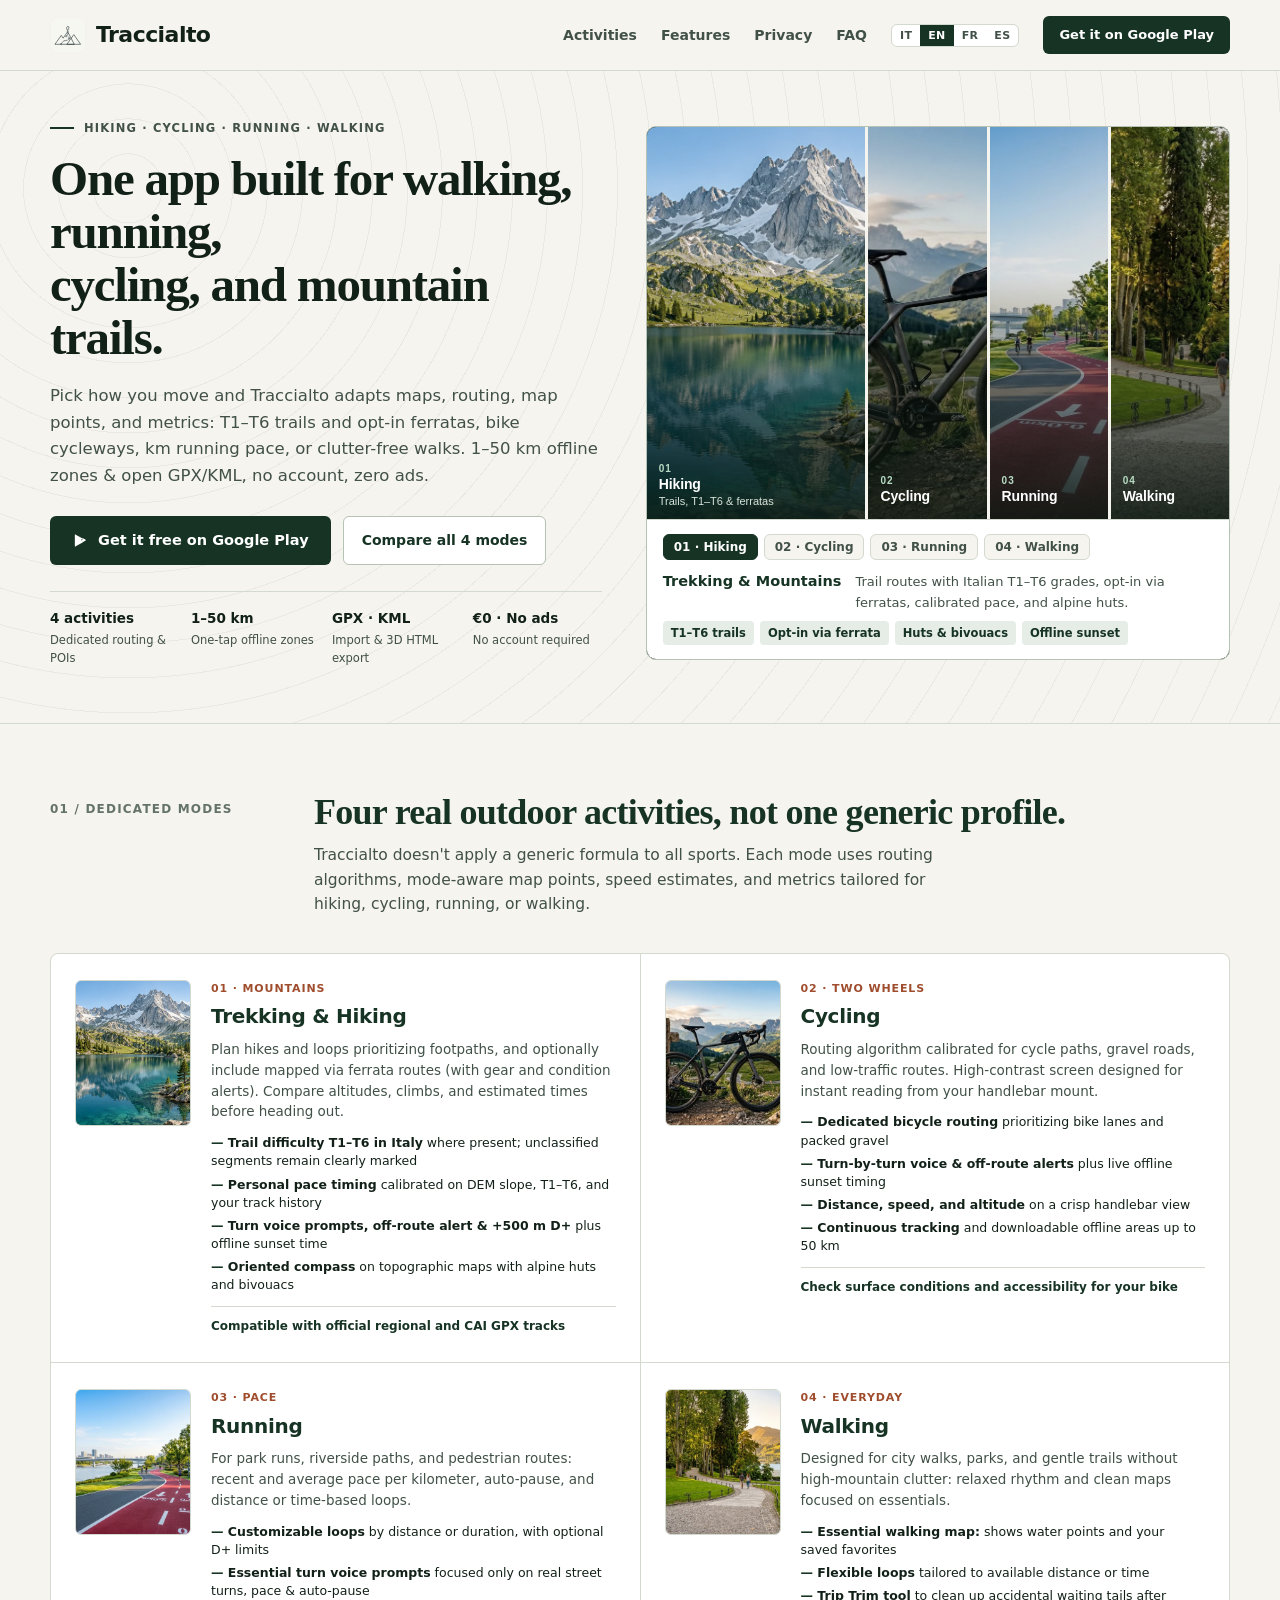
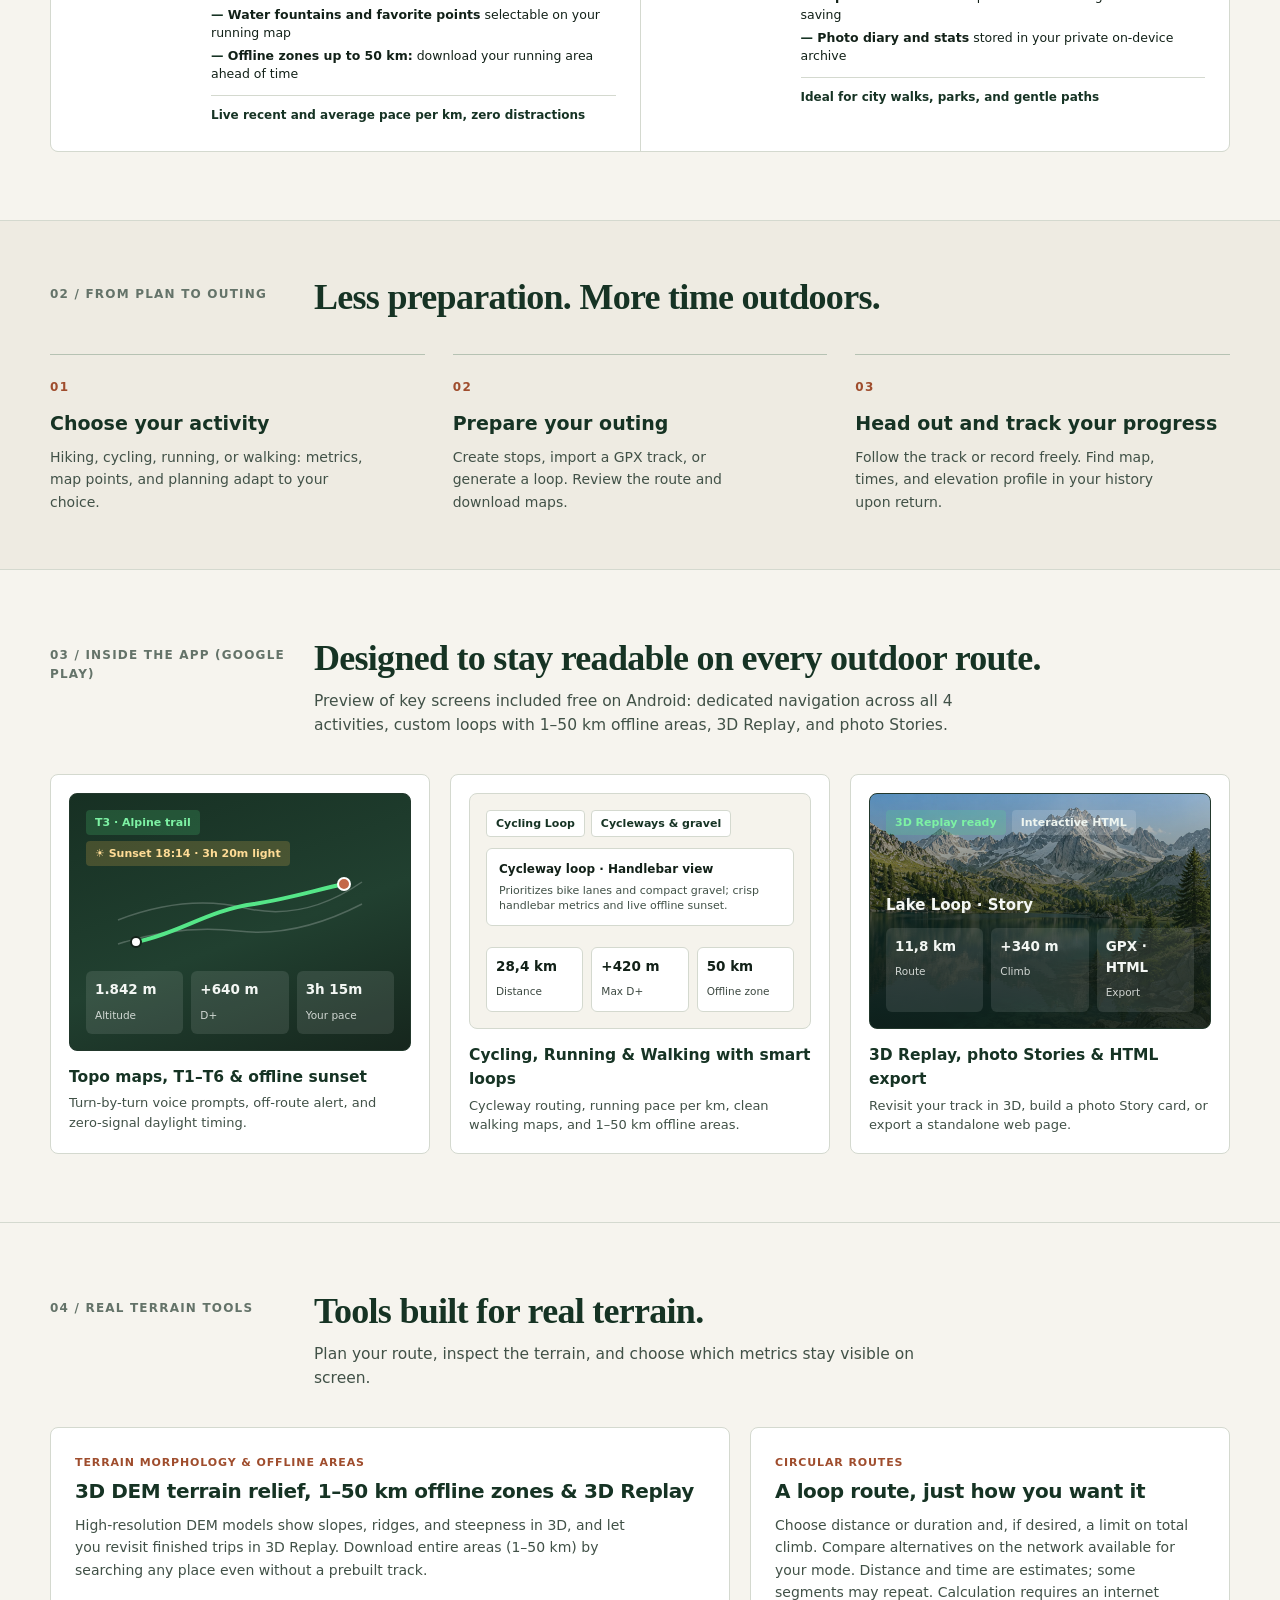
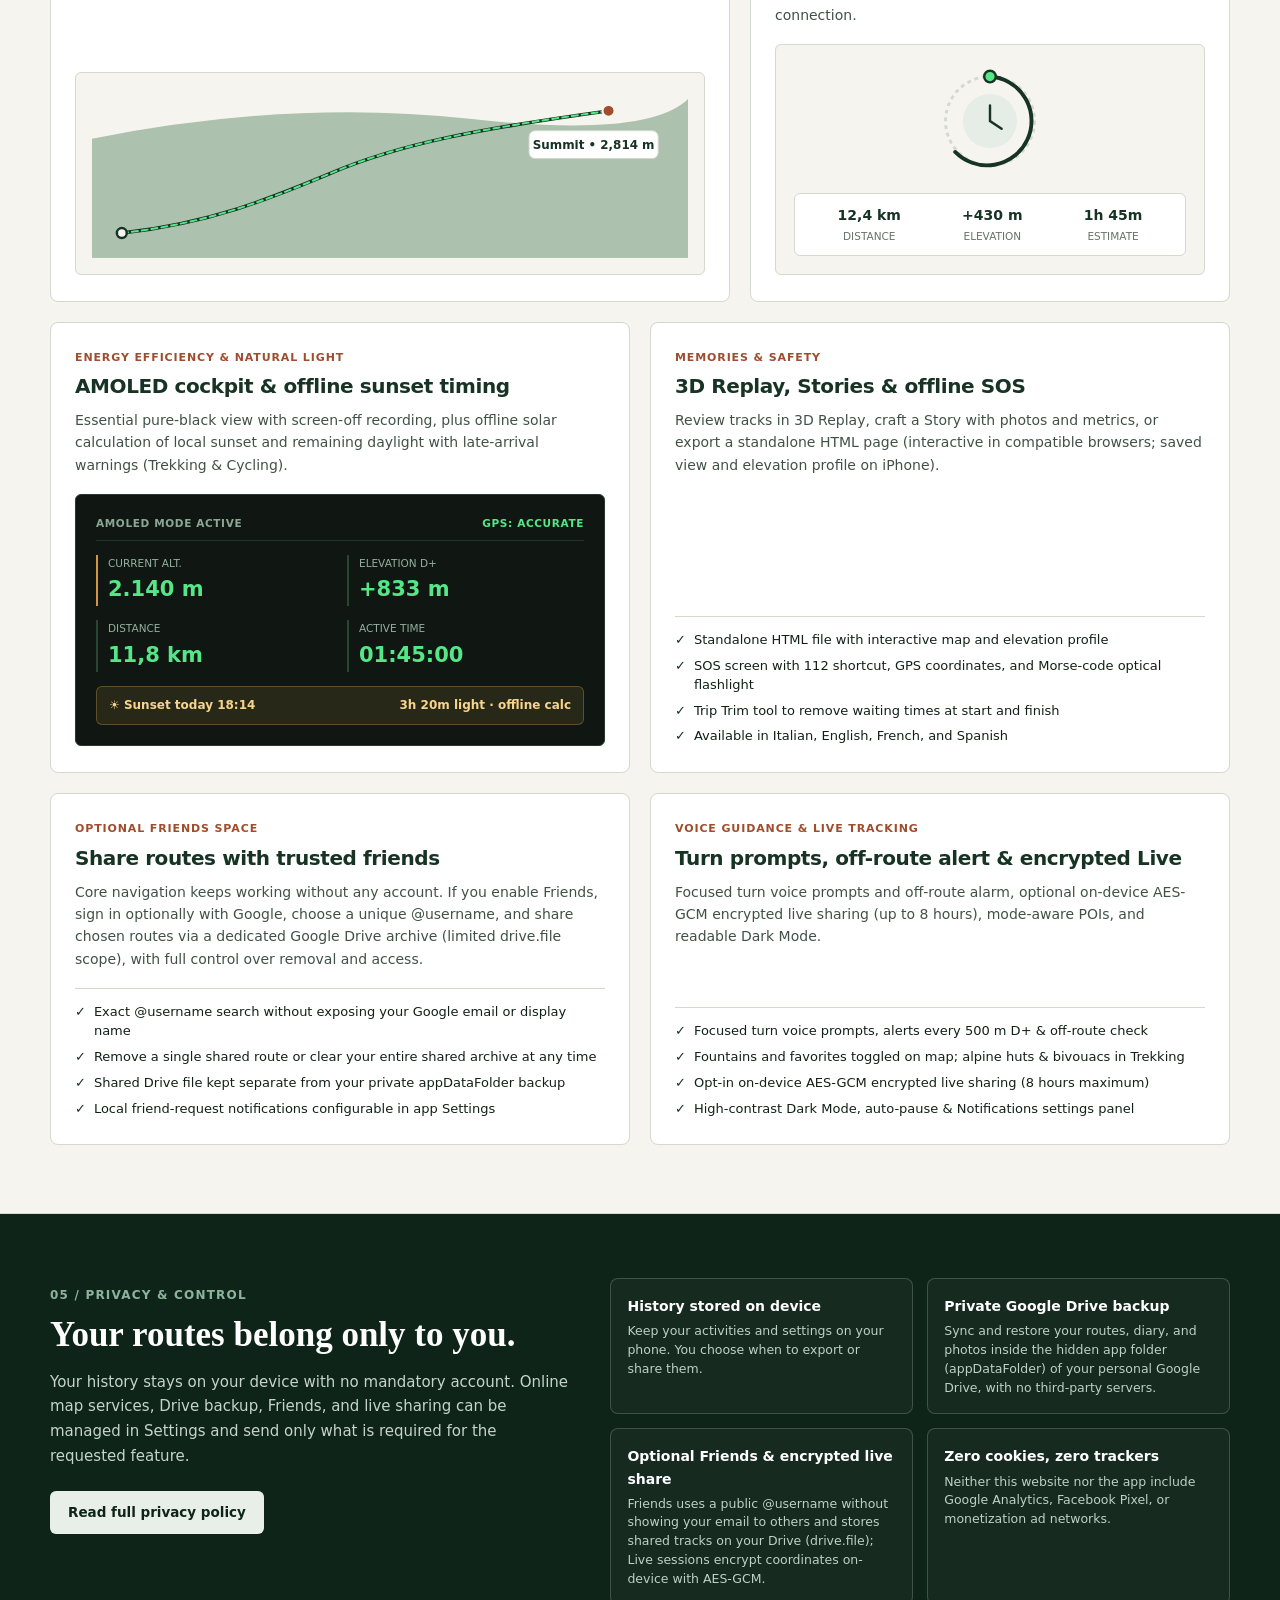
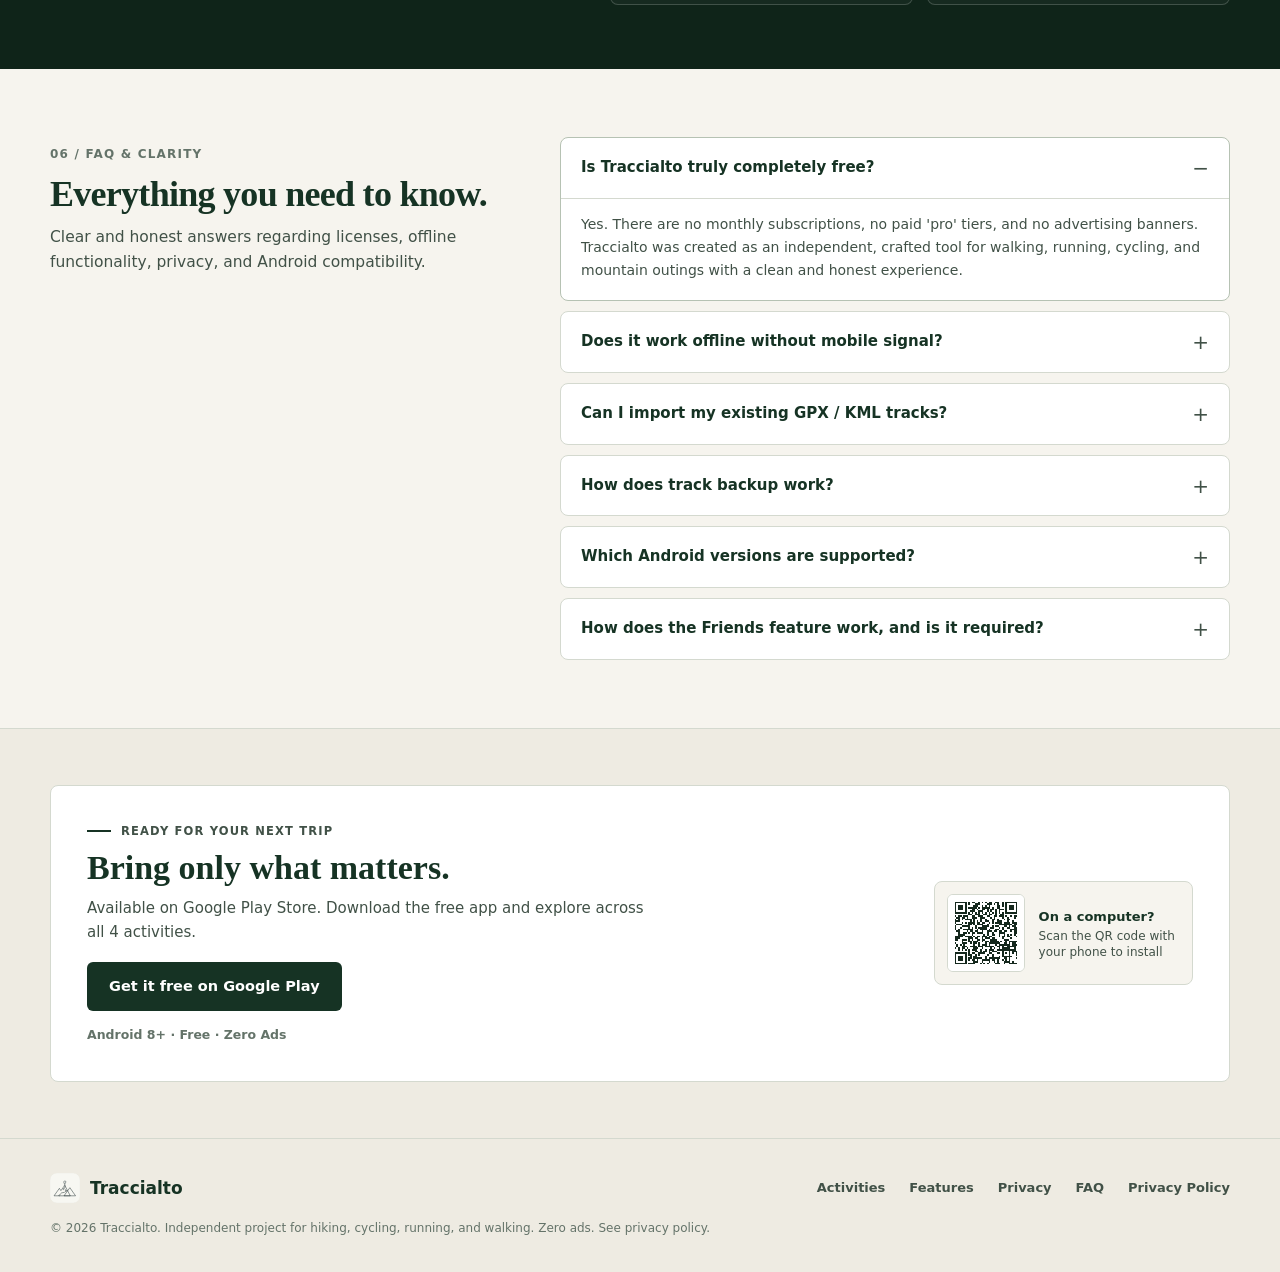
==== commit 4416de4c: "Aggiorna logo autentico, favicon, screenshot 3D e privacy policy" ====
--- a/index.html
+++ b/index.html
@@ -4,17 +4,17 @@
   <meta charset="utf-8">
   <meta name="viewport" content="width=device-width, initial-scale=1">
   <meta name="google-site-verification" content="BfbeYNDp83NUWxOzFHLvJebqmk2m0J8CgKDSDbuyk70" />
-  <title>Traccialto — Navigazione e Cartografia Outdoor Offline</title>
-  <meta name="description" content="Cartografia 3D offline senza abbonamenti per trekking, bici, corsa e camminata (con vie ferrate opt-in). Zone 1–50 km, GPX/KML liberi, tramonto offline, Replay 3D e Storie. Gratis, senza account né pubblicità.">
-  <meta name="theme-color" content="#1c3829">
+  <title>Traccialto — Trekking, Bicicletta, Corsa e Camminata Offline</title>
+  <meta name="description" content="Un’app sola per camminare, correre, pedalare e andare in montagna offline: mappe e metriche per ogni attività, vie ferrate opt-in, zone 1–50 km, GPX/KML, tramonto offline e Replay 3D. Gratis e senza pubblicità.">
+  <meta name="theme-color" content="#163324">
   <link rel="canonical" href="https://traccialto.github.io/">
   <meta property="og:type" content="website">
   <meta property="og:url" content="https://traccialto.github.io/">
-  <meta property="og:title" content="Traccialto — Navigazione Outdoor Offline">
-  <meta property="og:description" content="Cartografia offline gratuita e rilievi 3D DEM per trekking, bici, corsa e camminata (con vie ferrate opt-in), tramonto offline e condivisione facoltativa. Senza pubblicità.">
+  <meta property="og:title" content="Traccialto — Trekking, Bici, Corsa e Camminata Offline">
+  <meta property="og:description" content="Un’app sola per camminare, correre, pedalare e andare in montagna con mappe 1–50 km offline, rilievi 3D DEM, vie ferrate opt-in e zero pubblicità.">
   <meta property="og:image" content="https://traccialto.github.io/assets/feature_graphic_1024x500.png">
   <link rel="icon" href="assets/logo.svg" type="image/svg+xml">
-  <link rel="stylesheet" href="landing.css">
+  <link rel="stylesheet" href="landing.css?v=2">
   <script type="application/ld+json">
   {
     "@context": "https://schema.org",
@@ -36,15 +36,15 @@
 
 <a class="skip" href="#contenuto" data-i18n="skipToContent">Vai al contenuto</a>
 
-<!-- Header di Navigazione Moderno & Morbido -->
 <header class="site-header">
   <div class="wrap nav-row">
-    <a class="brand-link" href="#" aria-label="Traccialto inizio" data-i18n-aria="brandAria"><img src="assets/logo.svg" width="38" height="38" alt="">
+    <a class="brand-link" href="#contenuto" aria-label="Traccialto inizio" data-i18n-aria="brandAria">
+      <img src="assets/logo.svg" width="36" height="36" alt="">
       <span class="brand-name">Traccialto</span>
     </a>
 
     <nav class="nav-links" aria-label="Menu principale" data-i18n-aria="navAria">
-      <a href="#attivita" data-i18n="navActivities">Attività</a>
+      <a href="#attivita" data-i18n="navActivities">Modalità</a>
       <a href="#funzioni" data-i18n="navFeatures">Funzioni</a>
       <a href="#privacy" data-i18n="navPrivacy">Privacy</a>
       <a href="#domande" data-i18n="navFaq">Domande</a>
@@ -57,9 +57,6 @@
       <a class="btn-header-cta" href="https://play.google.com/store/apps/details?id=it.lanzonavigator.app" target="_blank" rel="noopener noreferrer">
         <span class="btn-text-full" data-i18n="btnAvailability">Scarica su Google Play</span>
         <span class="btn-text-short" data-i18n="btnAvailabilityShort">Google Play</span>
-        <svg width="15" height="15" viewBox="0 0 20 20" fill="none" stroke="currentColor" stroke-width="2.2" stroke-linecap="round" stroke-linejoin="round" aria-hidden="true">
-          <path d="M4 14l6 6 6-6M10 3v17"/>
-        </svg>
       </a>
     </nav>
   </div>
@@ -67,674 +64,512 @@
 
 <main id="contenuto">
 
-  <!-- Hero Section Morbida con Paesaggio Alpino Naturale -->
-  <section class="hero-section wrap">
-    <div class="hero-grid">
+  <!-- Hero: Messaggio immediato sulle 4 attività + galleria fotografica interattiva -->
+  <section class="hero-section">
+    <div class="topo-rule" aria-hidden="true"></div>
+    <div class="wrap hero-grid">
       <div class="hero-copy">
-        <div class="badge-pill">
-          <span class="dot"></span>
-          <span data-i18n="heroBadge">4 modalità · Trekking · Bici · Corsa · Camminata</span>
-        </div>
-
-        <h1 data-i18n-html="heroTitle">
-          Cartografia 3D offline<br>
-          <span class="serif-accent">senza abbonamenti.</span>
-        </h1>
+        <div class="kicker" data-i18n="heroBadge">Trekking · Bicicletta · Corsa · Camminata</div>
+
+        <h1 data-i18n-html="heroTitle">Un’app sola per camminare, correre,<br>pedalare e andare in montagna.</h1>
 
         <p class="hero-lead" data-i18n="heroLead">
-          Mappe, routing e metriche dedicate per trekking (anche vie ferrate), bicicletta, corsa e camminata. Scarica zone 1–50 km offline, importa GPX/KML, pianifica anelli e consulta il tramonto senza segnale. Gratis, senza account né pubblicità.
+          Scegli come ti muovi e Traccialto adatta mappa, routing, punti utili e metriche: sentieri T1–T6 e ferrate in quota, ciclovie in bici, passo al km di corsa o passeggiate essenziali. Zone offline 1–50 km e GPX/KML liberi, senza account né pubblicità.
         </p>
 
         <div class="hero-buttons">
-          <a class="btn-pill-primary" href="https://play.google.com/store/apps/details?id=it.lanzonavigator.app" target="_blank" rel="noopener noreferrer">
-            <svg width="18" height="18" viewBox="0 0 24 24" fill="currentColor" aria-hidden="true">
+          <a class="btn-primary" href="https://play.google.com/store/apps/details?id=it.lanzonavigator.app" target="_blank" rel="noopener noreferrer">
+            <svg width="17" height="17" viewBox="0 0 24 24" fill="currentColor" aria-hidden="true">
               <path d="M4.5 3.3c-.3.3-.5.8-.5 1.4v14.6c0 .6.2 1.1.5 1.4l.1.1 8.2-8.2v-.2L4.6 3.2l-.1.1zm11 10.9l-2.7-2.7v-.2l2.7-2.7.1.1 3.2 1.8c.9.5.9 1.4 0 1.9l-3.2 1.8-.1 0zM15.6 14.3L12.8 11.5 4.5 19.8c.3.3.8.3 1.4 0l9.7-5.5zm0-4.6L5.9 4.2c-.6-.3-1.1-.3-1.4 0l8.3 8.3 2.8-2.8z"/>
             </svg>
             <span data-i18n="btnHeroDownload">Scarica gratis su Google Play</span>
           </a>
-          <a class="btn-pill-secondary" href="#funzioni">
-            <span data-i18n="btnHeroExplore">Esplora le funzioni</span>
-            <svg width="16" height="16" viewBox="0 0 20 20" fill="none" stroke="currentColor" stroke-width="2.2" stroke-linecap="round" stroke-linejoin="round" aria-hidden="true">
-              <path d="M4 10h12M11 5l5 5-5 5"/>
+          <a class="btn-secondary" href="#attivita">
+            <span data-i18n="btnHeroExplore">Confronta le 4 modalità</span>
+          </a>
+        </div>
+
+        <div class="hero-spec-strip">
+          <div class="hero-spec-cell">
+            <strong data-i18n="spec1Val">4 attività</strong>
+            <span data-i18n="spec1Lbl">Motori e POI dedicati</span>
+          </div>
+          <div class="hero-spec-cell">
+            <strong data-i18n="spec2Val">1–50 km</strong>
+            <span data-i18n="spec2Lbl">Zone offline con un tocco</span>
+          </div>
+          <div class="hero-spec-cell">
+            <strong data-i18n="spec3Val">GPX · KML</strong>
+            <span data-i18n="spec3Lbl">Import ed export HTML 3D</span>
+          </div>
+          <div class="hero-spec-cell">
+            <strong data-i18n="spec4Val">0 € · No ads</strong>
+            <span data-i18n="spec4Lbl">Senza account obbligatorio</span>
+          </div>
+        </div>
+      </div>
+
+      <!-- Galleria interattiva delle 4 modalità -->
+      <div class="modes-gallery-box">
+        <div class="modes-strips" role="tablist" aria-label="Esplora le 4 attività outdoor" data-i18n-aria="modesGalleryAria">
+          <button type="button" class="mode-strip is-active" data-mode="trek" role="tab" aria-selected="true">
+            <img src="assets/alpine-lake.webp" alt="Trekking in montagna presso un lago alpino" data-i18n-alt="trekImgAlt" loading="eager">
+            <div class="mode-strip-label">
+              <span class="mode-strip-num">01</span>
+              <span class="mode-strip-name" data-i18n="mTrekShort">Trekking</span>
+              <span class="mode-strip-sub" data-i18n="mTrekHint">Sentieri, T1–T6 e ferrate</span>
+            </div>
+          </button>
+
+          <button type="button" class="mode-strip" data-mode="bike" role="tab" aria-selected="false">
+            <img src="assets/bike.webp" alt="Bicicletta gravel lungo un passo montano" data-i18n-alt="bikeImgAlt" loading="eager">
+            <div class="mode-strip-label">
+              <span class="mode-strip-num">02</span>
+              <span class="mode-strip-name" data-i18n="mBikeShort">Bicicletta</span>
+              <span class="mode-strip-sub" data-i18n="mBikeHint">Ciclovie e manubrio</span>
+            </div>
+          </button>
+
+          <button type="button" class="mode-strip" data-mode="run" role="tab" aria-selected="false">
+            <img src="assets/run.webp" alt="Corsa lungo pista pedonale e fiume" data-i18n-alt="runImgAlt" loading="eager">
+            <div class="mode-strip-label">
+              <span class="mode-strip-num">03</span>
+              <span class="mode-strip-name" data-i18n="mRunShort">Corsa</span>
+              <span class="mode-strip-sub" data-i18n="mRunHint">Passo al km e anelli</span>
+            </div>
+          </button>
+
+          <button type="button" class="mode-strip" data-mode="walk" role="tab" aria-selected="false">
+            <img src="assets/walk.webp" alt="Camminata su viale alberato lungo il lago" data-i18n-alt="walkImgAlt" loading="eager">
+            <div class="mode-strip-label">
+              <span class="mode-strip-num">04</span>
+              <span class="mode-strip-name" data-i18n="mWalkShort">Camminata</span>
+              <span class="mode-strip-sub" data-i18n="mWalkHint">Parchi e mappa pulita</span>
+            </div>
+          </button>
+        </div>
+
+        <div class="mode-inspector">
+          <div class="mode-tabs-row">
+            <button type="button" class="mode-pill-tab is-active" data-mode="trek" data-i18n="tabTrek">01 · Trekking</button>
+            <button type="button" class="mode-pill-tab" data-mode="bike" data-i18n="tabBike">02 · Bicicletta</button>
+            <button type="button" class="mode-pill-tab" data-mode="run" data-i18n="tabRun">03 · Corsa</button>
+            <button type="button" class="mode-pill-tab" data-mode="walk" data-i18n="tabWalk">04 · Camminata</button>
+          </div>
+          <div class="mode-inspector-body">
+            <span class="mode-inspector-title" id="insTitle">Trekking &amp; Montagna</span>
+            <span class="mode-inspector-desc" id="insDesc">Escursioni su sentieri con difficoltà T1–T6 in Italia, vie ferrate attivabili su scelta, passo calibrato e rifugi.</span>
+          </div>
+          <div class="mode-inspector-tags" id="insTags">
+            <span class="spec-chip">T1–T6 Italia</span>
+            <span class="spec-chip">Vie ferrate opt-in</span>
+            <span class="spec-chip">Rifugi &amp; bivacchi</span>
+            <span class="spec-chip">Tramonto offline</span>
+          </div>
+        </div>
+      </div>
+    </div>
+  </section>
+
+  <!-- Sezione 01: Le 4 Modalità -->
+  <section class="section-block" id="attivita">
+    <div class="wrap">
+      <div class="section-head">
+        <div class="section-num" data-i18n="discIntroNum">01 / MODALITÀ DEDICATE</div>
+        <div>
+          <h2 class="section-title" data-i18n="discIntroTitle">Quattro attività reali, non un profilo unico adattato.</h2>
+          <p class="section-sub" data-i18n="discIntroDesc">
+            Traccialto non applica una formula generica a tutti gli sport. Ogni modalità adotta motori di calcolo, punti utili sulla mappa, velocità stimate e metriche pensate per chi fa trekking, pedala, corre o cammina.
+          </p>
+        </div>
+      </div>
+
+      <div class="disc-matrix">
+        <!-- 1. Trekking -->
+        <article class="disc-cell">
+          <div class="disc-thumb">
+            <img src="assets/alpine-lake.webp" alt="Trekking in montagna presso un lago alpino" data-i18n-alt="trekImgAlt" loading="lazy">
+          </div>
+          <div>
+            <div class="disc-meta" data-i18n="trekTag">01 · Montagna</div>
+            <h3 class="disc-name" data-i18n="trekTitle">Trekking &amp; Montagna</h3>
+            <p class="disc-copy" data-i18n="trekDesc">
+              Prepara escursioni e anelli privilegiando i sentieri, includendo su richiesta le vie ferrate mappate (con avviso su attrezzatura e condizioni). Confronta quote, salita e durata stimata prima di partire.
+            </p>
+            <ul class="disc-bullets">
+              <li data-i18n-html="trekF1"><strong>Difficoltà T1–T6 in Italia</strong> dove presenti nei dati; i tratti non classificati restano indicati</li>
+              <li data-i18n-html="trekF2"><strong>Tempi sul tuo passo reale</strong> calibrati su pendenza DEM, T1–T6 e storico</li>
+              <li data-i18n-html="trekF3"><strong>Voce svolta, fuori rotta e +500 m D+</strong> più orario del tramonto calcolato offline</li>
+              <li data-i18n-html="trekF4"><strong>Bussola orientata</strong> sulla cartografia topografica con rifugi e bivacchi</li>
+            </ul>
+            <div class="disc-note" data-i18n="trekPill">Compatibile con tracce GPX ufficiali CAI e regionali</div>
+          </div>
+        </article>
+
+        <!-- 2. Bicicletta -->
+        <article class="disc-cell">
+          <div class="disc-thumb">
+            <img src="assets/bike.webp" alt="Bicicletta gravel lungo un passo montano" data-i18n-alt="bikeImgAlt" loading="lazy">
+          </div>
+          <div>
+            <div class="disc-meta" data-i18n="bikeTag">02 · Due ruote</div>
+            <h3 class="disc-name" data-i18n="bikeTitle">Bicicletta</h3>
+            <p class="disc-copy" data-i18n="bikeDesc">
+              Algoritmo di routing calibrato per ciclovie, strade bianche e viabilità a basso scorrimento. Schermata ad alto contrasto concepita per essere letta all’istante dal supporto da manubrio.
+            </p>
+            <ul class="disc-bullets">
+              <li data-i18n-html="bikeF1"><strong>Routing ciclistico dedicato</strong> con priorità a piste ciclabili e sterrati compatti</li>
+              <li data-i18n-html="bikeF2"><strong>Guida vocale svolte &amp; fuori rotta</strong> e orario del tramonto visibile dal vivo</li>
+              <li data-i18n-html="bikeF3"><strong>Distanza, velocità e quota</strong> ad alto contrasto sul supporto da manubrio</li>
+              <li data-i18n-html="bikeF4"><strong>Registrazione continua</strong> e zone scaricabili offline fino a 50 km</li>
+            </ul>
+            <div class="disc-note" data-i18n="bikePill">Verifica fondo e accessibilità per la tua bicicletta</div>
+          </div>
+        </article>
+
+        <!-- 3. Corsa -->
+        <article class="disc-cell">
+          <div class="disc-thumb">
+            <img src="assets/run.webp" alt="Corsa lungo pista pedonale e fiume" data-i18n-alt="runImgAlt" loading="lazy">
+          </div>
+          <div>
+            <div class="disc-meta" data-i18n="runTag">03 · Ritmo</div>
+            <h3 class="disc-name" data-i18n="runTitle">Corsa</h3>
+            <p class="disc-copy" data-i18n="runDesc">
+              Per uscite nei parchi, lungo i fiumi e sulle vie pedonali: passo recente e medio al chilometro, pausa automatica e anelli su distanza o durata.
+            </p>
+            <ul class="disc-bullets">
+              <li data-i18n-html="runF1"><strong>Anelli personalizzabili</strong> per distanza o durata, con limite D+ facoltativo</li>
+              <li data-i18n-html="runF2"><strong>Istruzioni vocali essenziali</strong> solo sulle svolte effettive, passo al km e pausa auto</li>
+              <li data-i18n-html="runF3"><strong>Fontane e punti preferiti</strong> selezionabili sulla mappa di corsa</li>
+              <li data-i18n-html="runF4"><strong>Zone offline fino a 50 km:</strong> scarica prima l’area che ti serve</li>
+            </ul>
+            <div class="disc-note" data-i18n="runPill">Passo recente e medio al km in tempo reale, zero distrazioni</div>
+          </div>
+        </article>
+
+        <!-- 4. Camminata -->
+        <article class="disc-cell">
+          <div class="disc-thumb">
+            <img src="assets/walk.webp" alt="Camminata su viale alberato lungo il lago" data-i18n-alt="walkImgAlt" loading="lazy">
+          </div>
+          <div>
+            <div class="disc-meta" data-i18n="walkTag">04 · Quotidiano</div>
+            <h3 class="disc-name" data-i18n="walkTitle">Camminata</h3>
+            <p class="disc-copy" data-i18n="walkDesc">
+              Pensata per passeggiate urbane, parchi e sentieri dolci senza la complessità dell’alta quota: ritmo leggero e mappa ripulita dagli elementi non pertinenti.
+            </p>
+            <ul class="disc-bullets">
+              <li data-i18n-html="walkF1"><strong>Mappa essenziale per passeggiare:</strong> mostra punti acqua e i tuoi punti preferiti</li>
+              <li data-i18n-html="walkF2"><strong>Anelli flessibili</strong> per distanza o tempo disponibile fuori porta</li>
+              <li data-i18n-html="walkF3"><strong>Funzione Trip Trim</strong> per ripulire code o soste accidentali a fine uscita</li>
+              <li data-i18n-html="walkF4"><strong>Diario con foto e statistiche</strong> sempre nel tuo archivio locale</li>
+            </ul>
+            <div class="disc-note" data-i18n="walkPill">Perfetta per passeggiate, parchi e cammini leggeri</div>
+          </div>
+        </article>
+      </div>
+    </div>
+  </section>
+
+  <!-- Sezione 02: Flusso in 3 passi -->
+  <section class="start-guide" aria-labelledby="start-title">
+    <div class="wrap">
+      <div class="section-head">
+        <div class="section-num" data-i18n="startNum">02 / DALL’IDEA ALL’USCITA</div>
+        <div>
+          <h2 class="section-title" id="start-title" data-i18n="startTitle">Meno preparativi. Più tempo fuori.</h2>
+        </div>
+      </div>
+
+      <ol class="steps-grid">
+        <li>
+          <span class="step-number">01</span>
+          <h3 data-i18n="s1Title">Scegli l’attività</h3>
+          <p data-i18n="s1Desc">Trekking, bicicletta, corsa o camminata: metriche, punti sulla mappa e pianificazione seguono la tua scelta.</p>
+        </li>
+        <li>
+          <span class="step-number">02</span>
+          <h3 data-i18n="s2Title">Prepara la tua uscita</h3>
+          <p data-i18n="s2Desc">Crea tappe, importa una traccia o cerca un anello. Controlla il percorso e scarica le mappe disponibili.</p>
+        </li>
+        <li>
+          <span class="step-number">03</span>
+          <h3 data-i18n="s3Title">Parti e ritrova i tuoi progressi</h3>
+          <p data-i18n="s3Desc">Segui il percorso o registra liberamente. Al ritorno trovi mappa, tempi e profilo nel tuo storico.</p>
+        </li>
+      </ol>
+    </div>
+  </section>
+
+  <!-- Sezione 03: Dentro l'app -->
+  <section class="section-block" aria-labelledby="showcase-title">
+    <div class="wrap">
+      <div class="section-head">
+        <div class="section-num" data-i18n="showNum">03 / DENTRO L’APP (GOOGLE PLAY)</div>
+        <div>
+          <h2 class="section-title" id="showcase-title" data-i18n="showTitle">Progettata per leggersi bene in ogni uscita all’aperto.</h2>
+          <p class="section-sub" data-i18n="showDesc">
+            Esempio delle schermate incluse gratis su Android: navigazione dedicata per tutte e 4 le attività, anelli su misura con zone 1–50 km, Replay 3D e Storie fotografiche.
+          </p>
+        </div>
+      </div>
+
+      <div class="showcase-grid">
+        <article class="phone-mock-card">
+          <div class="phone-screen-frame topo" aria-hidden="true">
+            <div class="screen-pill-row">
+              <span class="screen-chip green" data-i18n="ui1Chip1">T3 · Sentiero alpino</span>
+              <span class="screen-chip amber" data-i18n="ui1Chip2">☀ Tramonto 18:14 · 3h 20m luce</span>
+            </div>
+            <svg viewBox="0 0 260 95" fill="none" style="width:100%;height:95px;">
+              <path d="M8 78 Q70 58 128 65 T252 38" stroke="rgba(255,255,255,0.22)" stroke-width="1.5"/>
+              <path d="M8 54 Q76 28 135 42 T252 16" stroke="rgba(255,255,255,0.22)" stroke-width="1.5"/>
+              <path d="M26 76 C68 68, 98 44, 144 38 C178 33, 206 24, 234 18" stroke="#55e688" stroke-width="4" stroke-linecap="round"/>
+              <circle cx="26" cy="76" r="5" fill="#fff" stroke="#14221a" stroke-width="2"/>
+              <circle cx="234" cy="18" r="6" fill="#c46849" stroke="#fff" stroke-width="2"/>
             </svg>
-          </a>
-        </div>
-
-        <div class="hero-trust-bar">
-          <div data-i18n="trustFree">Gratis (0 €)</div>
-          <span>•</span>
-          <div data-i18n="trustNoAccount">Nessun account obbligatorio</div>
-          <span>•</span>
-          <div data-i18n="trustNoAds">Zero pubblicità</div>
-          <span>•</span>
-          <div data-i18n="trustOfflineMaps">Zone offline &amp; GPX/KML</div>
-        </div>
-      </div>
-
-      <!-- Hero Visual: Paesaggio Alpino con Card Fluttuanti Morbide (NO SCREENSHOT) -->
-      <div class="hero-stage">
-        <div class="hero-image-frame">
-          <img src="assets/alpine-lake.webp" alt="Paesaggio alpino con lago d'alta quota e vette innevate" data-i18n-alt="heroImgAlt" loading="eager">
-        </div>
-
-        <!-- Fluttuante 1: Statistiche Quota -->
-        <div class="glass-card card-top-right">
-          <div class="glass-icon-circle">
-            <svg viewBox="0 0 24 24" fill="none" stroke="currentColor" stroke-width="2" stroke-linecap="round" stroke-linejoin="round">
-              <path d="M3 20L10 8L15 15L19 9L22 20H3Z"/>
-              <path d="M10 8l2-4 3 3"/>
+            <div class="screen-metric-grid">
+              <div class="screen-metric-box"><strong>1.842 m</strong><span data-i18n="ui1M1">Quota</span></div>
+              <div class="screen-metric-box"><strong>+640 m</strong><span>D+</span></div>
+              <div class="screen-metric-box"><strong>3h 15m</strong><span data-i18n="ui1M3">Passo reale</span></div>
+            </div>
+          </div>
+          <div class="phone-mock-caption">
+            <strong data-i18n="show1Title">Mappa topografica, T1–T6 &amp; tramonto offline</strong>
+            <p data-i18n="show1Desc">Indicazioni vocali alle svolte, avviso fuori rotta e calcolo solare senza campo telefonico.</p>
+          </div>
+        </article>
+
+        <article class="phone-mock-card">
+          <div class="phone-screen-frame planner" aria-hidden="true">
+            <div class="screen-pill-row">
+              <span class="screen-chip" data-i18n="ui2Chip1">Anello Bicicletta</span>
+              <span class="screen-chip" data-i18n="ui2Chip2">Ciclovie &amp; sterrato</span>
+            </div>
+            <div class="screen-card-inner">
+              <div style="font-size:12px;font-weight:800;color:#122118;margin-bottom:4px;" data-i18n="ui2CardTitle">Anello ciclabile · Vista manubrio</div>
+              <div style="font-size:11px;color:#415147;line-height:1.4;" data-i18n="ui2CardDesc">Priorità a piste ciclabili e strade bianche; metriche ad alto contrasto e tramonto dal vivo.</div>
+            </div>
+            <div class="screen-metric-grid">
+              <div class="screen-metric-box"><strong>28,4 km</strong><span data-i18n="ui2M1">Distanza</span></div>
+              <div class="screen-metric-box"><strong>+420 m</strong><span data-i18n="ui2M2">D+ Max</span></div>
+              <div class="screen-metric-box"><strong>50 km</strong><span data-i18n="ui2M3">Zona offline</span></div>
+            </div>
+          </div>
+          <div class="phone-mock-caption">
+            <strong data-i18n="show2Title">Bici, Corsa &amp; Camminata con anelli su misura</strong>
+            <p data-i18n="show2Desc">Routing per ciclovie, passo al km nella corsa, mappa pulita per passeggiare e aree offline 1–50 km.</p>
+          </div>
+        </article>
+
+        <article class="phone-mock-card">
+          <div class="phone-screen-frame story" aria-hidden="true">
+            <div class="screen-pill-row">
+              <span class="screen-chip green" data-i18n="ui3Chip1">Replay 3D pronto</span>
+              <span class="screen-chip" data-i18n="ui3Chip2">HTML interattivo</span>
+            </div>
+            <div style="margin-top:auto;">
+              <div style="font-size:15px;font-weight:800;margin-bottom:4px;" data-i18n="ui3CardTitle">Giro del Lago · Storia</div>
+              <div class="screen-metric-grid">
+                <div class="screen-metric-box"><strong>11,8 km</strong><span data-i18n="ui3M1">Percorso</span></div>
+                <div class="screen-metric-box"><strong>+340 m</strong><span data-i18n="ui3M2">Salita</span></div>
+                <div class="screen-metric-box"><strong>GPX · HTML</strong><span data-i18n="ui3M3">Esporta</span></div>
+              </div>
+            </div>
+          </div>
+          <div class="phone-mock-caption">
+            <strong data-i18n="show3Title">Replay 3D, Storie foto &amp; export HTML</strong>
+            <p data-i18n="show3Desc">Rivivi la traccia in 3D, crea una Storia con i dati dell’uscita o esporta una pagina web autonoma.</p>
+          </div>
+        </article>
+      </div>
+    </div>
+  </section>
+
+  <!-- Sezione 04: Strumenti tecnici -->
+  <section class="section-block" id="funzioni">
+    <div class="wrap">
+      <div class="section-head">
+        <div class="section-num" data-i18n="featNum">04 / STRUMENTI PER IL TERRENO</div>
+        <div>
+          <h2 class="section-title" data-i18n="featIntroTitle">Strumenti costruiti per il terreno reale.</h2>
+          <p class="section-sub" data-i18n="featIntroDesc">Prepara l’itinerario, osserva il terreno e scegli quali dati tenere a vista durante l’uscita.</p>
+        </div>
+      </div>
+
+      <div class="features-grid">
+        <!-- Feature 1: Rilievi 3D & Zone Offline (Col 7) -->
+        <div class="feature-card col-7">
+          <div class="feature-tag-mini" data-i18n="feat1Tag">Morfologia &amp; Mappe Offline</div>
+          <h3 data-i18n="feat1Title">Rilievi 3D DEM, zone offline 1–50 km &amp; Replay 3D</h3>
+          <p data-i18n="feat1Desc">
+            Il modello digitale del terreno DEM mostra versanti, creste e ripidezza in 3D, e a fine uscita rivedi il percorso in Replay 3D. Puoi scaricare intere aree cercando una località (1–50 km) anche senza una traccia già pronta.
+          </p>
+          <div class="vector-topo-box" aria-label="Illustrazione vettoriale del rilievo topografico" data-i18n-aria="feat1TopoAria">
+            <svg viewBox="0 0 600 170" fill="none" xmlns="http://www.w3.org/2000/svg">
+              <path d="M0 150 Q 150 120, 300 135 T 600 110 L600 170 L0 170 Z" fill="#e6ede7"/>
+              <path d="M0 120 Q 160 85, 320 100 T 600 70 L600 170 L0 170 Z" fill="#d4dfd5"/>
+              <path d="M0 85 Q 180 40, 340 65 T 600 35 L600 170 L0 170 Z" fill="#bfcfbf"/>
+              <path d="M0 50 Q 200 10, 380 30 T 600 10 L600 170 L0 170 Z" fill="#adc1af"/>
+              <path d="M30 145 C 120 135, 180 110, 240 85 C 310 55, 390 40, 520 22" fill="none" stroke="#163324" stroke-width="3.5" stroke-linecap="round"/>
+              <path d="M30 145 C 120 135, 180 110, 240 85 C 310 55, 390 40, 520 22" fill="none" stroke="#55e688" stroke-width="2" stroke-linecap="round" stroke-dasharray="6 4"/>
+              <circle cx="30" cy="145" r="5" fill="#f6f4ee" stroke="#163324" stroke-width="2.5"/>
+              <circle cx="520" cy="22" r="6" fill="#9f4d2d" stroke="#f6f4ee" stroke-width="2"/>
+              <rect x="440" y="42" width="130" height="28" rx="6" fill="#ffffff" stroke="#d4d9cf" stroke-width="1"/>
+              <text x="505" y="60" text-anchor="middle" fill="#163324" font-family="system-ui, sans-serif" font-size="12" font-weight="700" data-i18n="feat1Badge">Vetta • 2.814 m</text>
             </svg>
           </div>
-          <div class="glass-card-info">
-            <strong data-i18n="cardElevationValue">+833 m D+ · Tramonto 18:14</strong>
-            <span data-i18n="cardElevationDesc">DEM 3D offline · T1–T6 e vie ferrate opt-in</span>
-          </div>
-        </div>
-
-        <!-- Fluttuante 2: 4 Modalità Outdoor -->
-        <div class="glass-card card-bottom">
-          <div class="glass-icon-circle">
-            <svg viewBox="0 0 24 24" fill="none" stroke="currentColor" stroke-width="2" stroke-linecap="round" stroke-linejoin="round">
-              <circle cx="12" cy="12" r="9"/>
-              <polygon points="16.24 7.76 14.12 14.12 7.76 16.24 9.88 9.88 16.24 7.76"/>
+        </div>
+
+        <!-- Feature 2: Percorsi ad anello (Col 5) -->
+        <div class="feature-card col-5">
+          <div class="feature-tag-mini" data-i18n="feat2Tag">Itinerari Circolari</div>
+          <h3 data-i18n="feat2Title">Un anello, come lo vuoi tu</h3>
+          <p data-i18n="feat2Desc">
+            Scegli distanza oppure durata e, se vuoi, un limite alla salita totale. Confronta le alternative sulla rete disponibile per la tua modalità. Distanza e tempo sono stime; alcuni tratti possono ripetersi. Il calcolo richiede internet.
+          </p>
+          <div class="loop-compass-box">
+            <svg width="116" height="116" viewBox="0 0 120 120" fill="none" xmlns="http://www.w3.org/2000/svg" style="margin:0 auto;display:block;">
+              <circle cx="60" cy="60" r="46" stroke="#d4d9cf" stroke-width="3" stroke-dasharray="4 4"/>
+              <path d="M60 14 A46 46 0 1 1 24 92" stroke="#163324" stroke-width="4" stroke-linecap="round"/>
+              <circle cx="60" cy="14" r="6" fill="#55e688" stroke="#163324" stroke-width="2.5"/>
+              <circle cx="60" cy="60" r="28" fill="#e6ede7"/>
+              <path d="M60 44 L60 60 L72 68" stroke="#163324" stroke-width="2.5" stroke-linecap="round"/>
             </svg>
-          </div>
-          <div class="glass-card-info">
-            <strong data-i18n="cardLoopTitle">4 modalità: Trekking, Bici, Corsa, Camminata</strong>
-            <span data-i18n="cardLoopDesc">Anelli su km o durata, ciclovie, passo al km e zone 1–50 km.</span>
-          </div>
-        </div>
-      </div>
-    </div>
-  </section>
-
-  <!-- Fascia 4 Certezze (Conversione Anti-Abbonamento) -->
-  <section class="certezze-section wrap" aria-label="Punti di forza di Traccialto" data-i18n-aria="certezzeAria">
-    <div class="certezze-grid">
-      <div class="certezza-item">
-        <div class="certezza-icon">
-          <svg viewBox="0 0 24 24" fill="none" stroke="currentColor" stroke-width="2" stroke-linecap="round" stroke-linejoin="round"><path d="M12 2v20M17 5H9.5a3.5 3.5 0 0 0 0 7h5a3.5 3.5 0 0 1 0 7H6"/></svg>
-        </div>
-        <div class="certezza-text">
-          <strong data-i18n="cert1Title">Zero abbonamenti PRO</strong>
-          <span data-i18n="cert1Desc">Mappe offline e 3D senza paywall</span>
-        </div>
-      </div>
-      <div class="certezza-item">
-        <div class="certezza-icon">
-          <svg viewBox="0 0 24 24" fill="none" stroke="currentColor" stroke-width="2" stroke-linecap="round" stroke-linejoin="round"><path d="M21 10c0 7-9 13-9 13s-9-6-9-13a9 9 0 0 1 18 0z"/><circle cx="12" cy="10" r="3"/></svg>
-        </div>
-        <div class="certezza-text">
-          <strong data-i18n="cert2Title">Zone offline 1–50 km</strong>
-          <span data-i18n="cert2Desc">Scarichi un’intera zona con un tocco</span>
-        </div>
-      </div>
-      <div class="certezza-item">
-        <div class="certezza-icon">
-          <svg viewBox="0 0 24 24" fill="none" stroke="currentColor" stroke-width="2" stroke-linecap="round" stroke-linejoin="round"><circle cx="12" cy="12" r="5"/><path d="M12 1v2M12 21v2M4.22 4.22l1.42 1.42M18.36 18.36l1.42 1.42M1 12h2M21 12h2M4.22 19.78l1.42-1.42M18.36 5.64l1.42-1.42"/></svg>
-        </div>
-        <div class="certezza-text">
-          <strong data-i18n="cert3Title">Tramonto &amp; luce offline</strong>
-          <span data-i18n="cert3Desc">Avviso se l’arrivo supera il buio</span>
-        </div>
-      </div>
-      <div class="certezza-item">
-        <div class="certezza-icon">
-          <svg viewBox="0 0 24 24" fill="none" stroke="currentColor" stroke-width="2" stroke-linecap="round" stroke-linejoin="round"><path d="M12 22s8-4 8-10V5l-8-3-8 3v7c0 6 8 10 8 10z"/><path d="M9 12l2 2 4-4"/></svg>
-        </div>
-        <div class="certezza-text">
-          <strong data-i18n="cert4Title">Senza account, GPX liberi</strong>
-          <span data-i18n="cert4Desc">Importi GPX/KML ed esporti Storie 3D</span>
-        </div>
-      </div>
-    </div>
-  </section>
-
-
-
-  <!-- Sezione 01: Quattro Modalità Concepite su Misura -->
-  <section class="disciplines-section wrap" id="attivita">
-    <div class="section-intro">
-      <div class="badge-pill">
-        <span class="dot"></span>
-        <span data-i18n="discIntroBadge">Attività &amp; Discipline Outdoor</span>
-      </div>
-      <h2 data-i18n-html="discIntroTitle">Quattro modi di vivere la natura<br><span class="serif-accent">con strumenti dedicati.</span></h2>
-      <p data-i18n="discIntroDesc">
-        Traccialto non applica una formula generica a tutti gli sport. Ogni modalità adotta motori di calcolo, punti utili sulla mappa, velocità stimate e metriche pensate per chi fa trekking, pedala, corre o cammina.
-      </p>
-    </div>
-
-    <div class="disciplines-grid">
-      <!-- 1. Trekking -->
-      <article class="discipline-card">
-        <div class="discipline-card-top">
-          <div class="discipline-glyph">
-            <svg width="28" height="28" viewBox="0 0 24 24" fill="none" stroke="currentColor" stroke-width="2" stroke-linecap="round" stroke-linejoin="round">
-              <path d="M3 20L10 8L15 15L19 9L22 20H3Z"/>
-              <path d="M10 8l2-4 3 3"/>
-            </svg>
-          </div>
-          <span class="discipline-tag" data-i18n="trekTag">Montagna</span>
-        </div>
-
-        <h3 data-i18n="trekTitle">Trekking &amp; Montagna</h3>
-        <div class="discipline-quote" data-i18n="trekQuote">«Un passo alla volta.»</div>
-        <p class="discipline-desc" data-i18n="trekDesc">
-          Prepara escursioni e anelli privilegiando i sentieri, includendo su richiesta le vie ferrate mappate (con avviso su attrezzatura e condizioni). Confronta quote, salita e durata stimata prima di partire.
+            <div class="loop-metrics-row">
+              <div class="loop-metric-col"><strong>12,4 km</strong><span data-i18n="feat2Dist">Distanza</span></div>
+              <div class="loop-metric-col"><strong>+430 m</strong><span data-i18n="feat2Gain">Dislivello</span></div>
+              <div class="loop-metric-col"><strong>1h 45m</strong><span data-i18n="feat2Est">Stima</span></div>
+            </div>
+          </div>
+        </div>
+
+        <!-- Feature 3: AMOLED & Tramonto Offline (Col 6) -->
+        <div class="feature-card col-6">
+          <div class="feature-tag-mini" data-i18n="feat3Tag">Efficienza &amp; Luce Naturale</div>
+          <h3 data-i18n="feat3Title">Display AMOLED &amp; orario tramonto offline</h3>
+          <p data-i18n="feat3Desc">
+            Vista nera essenziale con registrazione a schermo spento, più calcolo solare offline dell’orario di tramonto e luce residua con avviso se l’arrivo stimato supera il buio (Trekking e Bici).
+          </p>
+          <div class="amoled-soft-box" aria-label="Anteprima modalità AMOLED e calcolo tramonto offline" data-i18n-aria="feat3BoxAria">
+            <div class="amoled-soft-header">
+              <span data-i18n="feat3Header">MODALITÀ AMOLED ATTIVA</span>
+              <span style="color:#55e688;" data-i18n="feat3Gps">GPS: PRECISO</span>
+            </div>
+            <div class="amoled-soft-grid">
+              <div class="amoled-soft-stat highlight">
+                <span class="amoled-soft-label" data-i18n="feat3Altitude">Quota Attuale</span>
+                <span class="amoled-soft-val">2.140 m</span>
+              </div>
+              <div class="amoled-soft-stat">
+                <span class="amoled-soft-label" data-i18n="feat3Gain">Dislivello D+</span>
+                <span class="amoled-soft-val">+833 m</span>
+              </div>
+              <div class="amoled-soft-stat">
+                <span class="amoled-soft-label" data-i18n="feat3Dist">Distanza</span>
+                <span class="amoled-soft-val">11,8 km</span>
+              </div>
+              <div class="amoled-soft-stat">
+                <span class="amoled-soft-label" data-i18n="feat3Battery">Tempo attivo</span>
+                <span class="amoled-soft-val">01:45:00</span>
+              </div>
+            </div>
+            <div class="amoled-sunset-pill">
+              <span data-i18n="feat3SunsetLeft">☀ Tramonto oggi 18:14</span>
+              <span data-i18n="feat3SunsetRight">3h 20m luce · calcolo offline</span>
+            </div>
+          </div>
+        </div>
+
+        <!-- Feature 4: Storie, Replay 3D & Sicurezza SOS (Col 6) -->
+        <div class="feature-card col-6">
+          <div class="feature-tag-mini" data-i18n="feat4Tag">Ricordi &amp; Sicurezza</div>
+          <h3 data-i18n="feat4Title">Replay 3D, Storie e sicurezza SOS</h3>
+          <p data-i18n="feat4Desc">
+            Rivedi la traccia con Replay 3D, crea una Storia con foto e dati oppure esporta una pagina HTML (interattiva nei browser compatibili; vista salvata e profilo altimetrico su iPhone).
+          </p>
+          <ul class="feature-spec-list">
+            <li><span class="check-mark">✓</span><span data-i18n="feat4P1">File HTML standalone con mappa interattiva e profilo dislivello</span></li>
+            <li><span class="check-mark">✓</span><span data-i18n="feat4P2">Schermata SOS con coordinate rapide per il 112 e torcia ottica in codice Morse</span></li>
+            <li><span class="check-mark">✓</span><span data-i18n="feat4P3">Strumento Trip Trim per rimuovere tempi morti all’inizio e alla fine</span></li>
+            <li><span class="check-mark">✓</span><span data-i18n="feat4P4">Disponibile in italiano, inglese, francese e spagnolo</span></li>
+          </ul>
+        </div>
+
+        <!-- Feature 5: Sezione Amici & Google Drive (Col 6) -->
+        <div class="feature-card col-6">
+          <div class="feature-tag-mini" data-i18n="feat5Tag">Sezione Amici Facoltativa</div>
+          <h3 data-i18n="feat5Title">Condividi percorsi con i tuoi amici</h3>
+          <p data-i18n="feat5Desc">
+            L’app base continua a funzionare senza account. Se vuoi scambiare itinerari con amici fidati, accedi facoltativamente con Google, scegli un @username univoco e condividi i percorsi dal tuo Google Drive (permesso limitato drive.file), con pieno controllo su rimozione e accessi.
+          </p>
+          <ul class="feature-spec-list">
+            <li><span class="check-mark">✓</span><span data-i18n="feat5P1">Ricerca per @username esatto, senza mostrare email o nome Google</span></li>
+            <li><span class="check-mark">✓</span><span data-i18n="feat5P2">Rimozione di un singolo percorso o svuotamento completo dell’archivio condiviso</span></li>
+            <li><span class="check-mark">✓</span><span data-i18n="feat5P3">Archivio condiviso separato dal backup privato (appDataFolder) su Drive</span></li>
+            <li><span class="check-mark">✓</span><span data-i18n="feat5P4">Notifiche locali per richieste d’amicizia attivabili dalle impostazioni</span></li>
+          </ul>
+        </div>
+
+        <!-- Feature 6: Guida Vocale, Fuori Rotta & Live Cifrato (Col 6) -->
+        <div class="feature-card col-6">
+          <div class="feature-tag-mini" data-i18n="feat6Tag">Guida Vocale &amp; Live Tracking</div>
+          <h3 data-i18n="feat6Title">Voce alle svolte, fuori rotta e Live cifrato</h3>
+          <p data-i18n="feat6Desc">
+            Indicazioni vocali alle svolte effettive con allarme fuori rotta, sessione live cifrata sul telefono (AES-GCM fino a 8 ore), punti utili filtrati per sport e tema scuro leggibile.
+          </p>
+          <ul class="feature-spec-list">
+            <li><span class="check-mark">✓</span><span data-i18n="feat6P1">Guida vocale mirata alle svolte, avvisi ogni 500 m D+ e fuori rotta</span></li>
+            <li><span class="check-mark">✓</span><span data-i18n="feat6P2">Fontane e preferiti attivabili su mappa; rifugi e bivacchi alpini nel Trekking</span></li>
+            <li><span class="check-mark">✓</span><span data-i18n="feat6P3">Live tracking opt-in AES-GCM sul dispositivo (massimo 8 ore)</span></li>
+            <li><span class="check-mark">✓</span><span data-i18n="feat6P4">Tema scuro ad alto contrasto, pausa auto e pannello Notifiche</span></li>
+          </ul>
+        </div>
+      </div>
+    </div>
+  </section>
+
+  <!-- Sezione 05: Privacy -->
+  <section class="privacy-band" id="privacy">
+    <div class="wrap privacy-grid">
+      <div>
+        <div class="section-num" style="color:#8eb39c;" data-i18n="privNum">05 / PRIVACY E CONTROLLO</div>
+        <h2 data-i18n="privTitle">I tuoi percorsi appartengono solo a te.</h2>
+        <p class="privacy-lead" data-i18n="privDesc">
+          Lo storico rimane sul telefono, senza alcun account obbligatorio. Servizi cartografici online, backup Drive, Amici e condivisione live sono gestibili nelle impostazioni e inviano solo i dati necessari alla funzione richiesta.
         </p>
-
-        <ul class="discipline-features">
-          <li data-i18n-html="trekF1"><strong>Difficoltà T1–T6 in Italia</strong> dove presenti nei dati; i tratti non classificati restano indicati</li>
-          <li data-i18n-html="trekF2"><strong>Tempi sul tuo passo reale</strong> calibrati su pendenza DEM, T1–T6 e storico</li>
-          <li data-i18n-html="trekF3"><strong>Voce svolta, fuori rotta e +500 m D+</strong> più orario del tramonto calcolato offline</li>
-          <li data-i18n-html="trekF4"><strong>Bussola orientata</strong> sulla cartografia topografica con curve di livello</li>
-        </ul>
-
-        <div class="discipline-pill-footer">
-          <span class="dot"></span>
-          <span data-i18n="trekPill">Compatibile con tracce GPX ufficiali CAI e regionali</span>
-        </div>
-      </article>
-
-      <!-- 2. Bicicletta -->
-      <article class="discipline-card">
-        <div class="discipline-card-top">
-          <div class="discipline-glyph">
-            <svg width="28" height="28" viewBox="0 0 24 24" fill="none" stroke="currentColor" stroke-width="2" stroke-linecap="round" stroke-linejoin="round">
-              <circle cx="5.5" cy="17.5" r="3.5"/>
-              <circle cx="18.5" cy="17.5" r="3.5"/>
-              <path d="M15 6a1 1 0 1 0 0-2 1 1 0 0 0 0 2zm-3 11.5L9 11l3-4 3.5 3.5L18.5 14"/>
-              <path d="M5.5 17.5l4-6.5h4"/>
-            </svg>
-          </div>
-          <span class="discipline-tag" data-i18n="bikeTag">Due Ruote</span>
-        </div>
-
-        <h3 data-i18n="bikeTitle">Bicicletta</h3>
-        <div class="discipline-quote" data-i18n="bikeQuote">«Una pedalata alla volta.»</div>
-        <p class="discipline-desc" data-i18n="bikeDesc">
-          Algoritmo di routing calibrato per ciclovie, strade bianche e viabilità a basso scorrimento. Schermata ad alto contrasto concepita per essere letta all'istante dal supporto da manubrio.
-        </p>
-
-        <ul class="discipline-features">
-          <li data-i18n-html="bikeF1"><strong>Routing ciclistico dedicato</strong> con priorità a piste ciclabili e sterrati compatti</li>
-          <li data-i18n-html="bikeF2"><strong>Guida vocale svolte &amp; fuori rotta</strong> e orario del tramonto visibile dal vivo</li>
-          <li data-i18n-html="bikeF3"><strong>Distanza, velocità e quota</strong> ad alto contrasto sul supporto da manubrio</li>
-          <li data-i18n-html="bikeF4"><strong>Registrazione continua</strong> e zone scaricabili offline fino a 50 km</li>
-        </ul>
-
-        <div class="discipline-pill-footer">
-          <span class="dot"></span>
-          <span data-i18n="bikePill">Verifica fondo e accessibilità per la tua bicicletta</span>
-        </div>
-      </article>
-
-      <!-- 3. Corsa -->
-      <article class="discipline-card">
-        <div class="discipline-card-top">
-          <div class="discipline-glyph">
-            <svg width="28" height="28" viewBox="0 0 24 24" fill="none" stroke="currentColor" stroke-width="2" stroke-linecap="round" stroke-linejoin="round">
-              <path d="M13 4a1.5 1.5 0 1 0 0-3 1.5 1.5 0 0 0 0 3z"/>
-              <path d="M7 21l3-6 3 2 3-5"/>
-              <path d="M10 11l4-2 3 3"/>
-              <path d="M6 13l4-2"/>
-            </svg>
-          </div>
-          <span class="discipline-tag" data-i18n="runTag">Ritmo</span>
-        </div>
-
-        <h3 data-i18n="runTitle">Corsa</h3>
-        <div class="discipline-quote" data-i18n="runQuote">«Una falcata alla volta.»</div>
-        <p class="discipline-desc" data-i18n="runDesc">
-          Per uscite nei parchi, lungo i fiumi e sulle vie pedonali: passo recente e medio al chilometro, pausa automatica e anelli su distanza o durata.
-        </p>
-
-        <ul class="discipline-features">
-          <li data-i18n-html="runF1"><strong>Anelli personalizzabili</strong> per distanza o durata, con limite D+ facoltativo</li>
-          <li data-i18n-html="runF2"><strong>Istruzioni vocali essenziali</strong> solo sulle svolte effettive, passo al km e pausa auto</li>
-          <li data-i18n-html="runF3"><strong>Fontane e punti preferiti</strong> selezionabili sulla mappa di corsa</li>
-          <li data-i18n-html="runF4"><strong>Zone offline fino a 50 km:</strong> scarica prima l’area che ti serve</li>
-        </ul>
-
-        <div class="discipline-pill-footer">
-          <span class="dot"></span>
-          <span data-i18n="runPill">Passo mirato intorno a 6:00 /km, zero distrazioni</span>
-        </div>
-      </article>
-
-      <!-- 4. Camminata -->
-      <article class="discipline-card">
-        <div class="discipline-card-top">
-          <div class="discipline-glyph">
-            <svg width="28" height="28" viewBox="0 0 24 24" fill="none" stroke="currentColor" stroke-width="2" stroke-linecap="round" stroke-linejoin="round">
-              <circle cx="12" cy="4.5" r="1.75"/>
-              <path d="M12 8v5l3 3.5V21"/>
-              <path d="M12 11l-3.5 3.5L7 21"/>
-              <path d="M9 10.5l3-1.5 3.5 2"/>
-            </svg>
-          </div>
-          <span class="discipline-tag" data-i18n="walkTag">Quotidiano</span>
-        </div>
-
-        <h3 data-i18n="walkTitle">Camminata</h3>
-        <div class="discipline-quote" data-i18n="walkQuote">«Al tuo passo, ogni giorno.»</div>
-        <p class="discipline-desc" data-i18n="walkDesc">
-          Pensata per passeggiate urbane, parchi e sentieri dolci senza la complessità dell’alta quota: ritmo stimato intorno ai 5 km/h e mappa ripulita dagli elementi non pertinenti.
-        </p>
-
-        <ul class="discipline-features">
-          <li data-i18n-html="walkF1"><strong>Mappa essenziale per passeggiare:</strong> mostra punti acqua e i tuoi punti preferiti</li>
-          <li data-i18n-html="walkF2"><strong>Anelli flessibili</strong> per distanza o tempo disponibile fuori porta</li>
-          <li data-i18n-html="walkF3"><strong>Funzione Trip Trim</strong> per ripulire code o soste accidentali a fine uscita</li>
-          <li data-i18n-html="walkF4"><strong>Diario con foto e statistiche</strong> sempre nel tuo archivio locale</li>
-        </ul>
-
-        <div class="discipline-pill-footer">
-          <span class="dot"></span>
-          <span data-i18n="walkPill">Perfetta per passeggiate, parchi e cammini leggeri</span>
-        </div>
-      </article>
-    </div>
-  </section>
-
-<section class="start-guide wrap" aria-labelledby="start-title">
-<div class="section-intro"><span class="feature-tag-mini" data-i18n="startTag">Dall’idea all’uscita</span><h2 id="start-title" data-i18n-html="startTitle">Meno preparativi.<br><span class="serif-accent">Più tempo fuori.</span></h2></div>
-<ol class="steps-grid"><li><span class="step-number">01</span><h3 data-i18n="s1Title">Scegli l’attività</h3><p data-i18n="s1Desc">Trekking, bicicletta, corsa o camminata: metriche, punti sulla mappa e pianificazione seguono la tua scelta.</p></li><li><span class="step-number">02</span><h3 data-i18n="s2Title">Prepara la tua uscita</h3><p data-i18n="s2Desc">Crea tappe, importa una traccia o cerca un anello. Controlla il percorso e scarica le mappe disponibili.</p></li><li><span class="step-number">03</span><h3 data-i18n="s3Title">Parti e ritrova i tuoi progressi</h3><p data-i18n="s3Desc">Segui il percorso o registra liberamente. Al ritorno trovi mappa, tempi e profilo nel tuo storico.</p></li></ol>
-</section>
-
-  <!-- Preview Visiva Dentro l'App (Mockup / Slot Screenshot Prod) -->
-  <section class="app-showcase-section wrap" aria-labelledby="showcase-title">
-    <div class="section-intro">
-      <div class="badge-pill">
-        <span class="dot"></span>
-        <span data-i18n="showBadge">Dentro l’app (versione Google Play)</span>
-      </div>
-      <h2 id="showcase-title" data-i18n-html="showTitle">Progettata per leggersi bene<br><span class="serif-accent">in ogni uscita all'aperto.</span></h2>
-      <p data-i18n="showDesc">
-        Esempio delle schermate incluse gratis su Android: navigazione dedicata per tutte e 4 le attività, anelli su misura con zone 1–50 km, Replay 3D e Storie fotografiche.
-      </p>
-    </div>
-
-    <div class="showcase-grid">
-      <article class="phone-mock-card">
-        <div class="phone-screen-frame topo" aria-hidden="true">
-          <div class="screen-pill-row">
-            <span class="screen-chip green" data-i18n="ui1Chip1">T3 · Sentiero alpino</span>
-            <span class="screen-chip amber" data-i18n="ui1Chip2">☀ Tramonto 18:14 · 3h 20m luce</span>
-          </div>
-          <svg viewBox="0 0 260 95" fill="none" style="width:100%;height:95px;">
-            <path d="M8 78 Q70 58 128 65 T252 38" stroke="rgba(255,255,255,0.22)" stroke-width="1.5"/>
-            <path d="M8 54 Q76 28 135 42 T252 16" stroke="rgba(255,255,255,0.22)" stroke-width="1.5"/>
-            <path d="M26 76 C68 68, 98 44, 144 38 C178 33, 206 24, 234 18" stroke="#55e688" stroke-width="4" stroke-linecap="round"/>
-            <circle cx="26" cy="76" r="5" fill="#fff" stroke="#14221a" stroke-width="2"/>
-            <circle cx="234" cy="18" r="6" fill="#c46849" stroke="#fff" stroke-width="2"/>
-          </svg>
-          <div class="screen-metric-grid">
-            <div class="screen-metric-box"><strong>1.842 m</strong><span data-i18n="ui1M1">Quota</span></div>
-            <div class="screen-metric-box"><strong>+640 m</strong><span>D+</span></div>
-            <div class="screen-metric-box"><strong>3h 15m</strong><span data-i18n="ui1M3">Passo reale</span></div>
-          </div>
-        </div>
-        <div class="phone-mock-caption">
-          <strong data-i18n="show1Title">Mappa topografica, T1–T6 &amp; tramonto offline</strong>
-          <p data-i18n="show1Desc">Indicazioni vocali alle svolte, avviso fuori rotta e calcolo solare senza campo telefonico.</p>
-        </div>
-      </article>
-
-      <article class="phone-mock-card">
-        <div class="phone-screen-frame planner" aria-hidden="true">
-          <div class="screen-pill-row">
-            <span class="screen-chip" data-i18n="ui2Chip1">Anello Bicicletta</span>
-            <span class="screen-chip" data-i18n="ui2Chip2">Ciclovie &amp; sterrato</span>
-          </div>
-          <div style="background:white;border:1px solid #d2e0d4;border-radius:14px;padding:12px;">
-            <div style="font-size:12px;font-weight:800;color:#14281d;margin-bottom:4px;" data-i18n="ui2CardTitle">Anello ciclabile · Vista manubrio</div>
-            <div style="font-size:11px;color:#415347;line-height:1.4;" data-i18n="ui2CardDesc">Priorità a piste ciclabili e strade bianche; metriche ad alto contrasto e tramonto dal vivo.</div>
-          </div>
-          <div class="screen-metric-grid">
-            <div class="screen-metric-box"><strong>28,4 km</strong><span data-i18n="ui2M1">Distanza</span></div>
-            <div class="screen-metric-box"><strong>+420 m</strong><span data-i18n="ui2M2">D+ Max</span></div>
-            <div class="screen-metric-box"><strong>50 km</strong><span data-i18n="ui2M3">Zona offline</span></div>
-          </div>
-        </div>
-        <div class="phone-mock-caption">
-          <strong data-i18n="show2Title">Bici, Corsa &amp; Camminata con anelli su misura</strong>
-          <p data-i18n="show2Desc">Routing per ciclovie, passo al km nella corsa, mappa pulita per passeggiare e aree offline 1–50 km.</p>
-        </div>
-      </article>
-
-      <article class="phone-mock-card">
-        <div class="phone-screen-frame story" aria-hidden="true">
-          <div class="screen-pill-row">
-            <span class="screen-chip green" data-i18n="ui3Chip1">Replay 3D pronto</span>
-            <span class="screen-chip" data-i18n="ui3Chip2">HTML interattivo</span>
-          </div>
-          <div style="margin-top:auto;">
-            <div style="font-size:15px;font-weight:800;margin-bottom:4px;" data-i18n="ui3CardTitle">Giro del Lago · Storia</div>
-            <div class="screen-metric-grid">
-              <div class="screen-metric-box"><strong>11,8 km</strong><span data-i18n="ui3M1">Percorso</span></div>
-              <div class="screen-metric-box"><strong>+340 m</strong><span data-i18n="ui3M2">Salita</span></div>
-              <div class="screen-metric-box"><strong>GPX · HTML</strong><span data-i18n="ui3M3">Esporta</span></div>
-            </div>
-          </div>
-        </div>
-        <div class="phone-mock-caption">
-          <strong data-i18n="show3Title">Replay 3D, Storie foto &amp; export HTML</strong>
-          <p data-i18n="show3Desc">Rivivi la traccia in 3D, crea una Storia con i dati dell’uscita o esporta una pagina web autonoma.</p>
-        </div>
-      </article>
-    </div>
-  </section>
-
-  <!-- Sezione 02: Strumenti di Precisione (Bento Grid Morbida) -->
-  <section class="features-section wrap" id="funzioni">
-    <div class="section-intro">
-      <div class="badge-pill">
-        <span class="dot"></span>
-        <span data-i18n="featIntroBadge">Tecnologia Cartografica</span>
-      </div>
-      <h2 data-i18n-html="featIntroTitle">Strumenti costruiti<br><span class="serif-accent">per il terreno reale.</span></h2>
-      <p data-i18n="featIntroDesc">
-        Prepara l’itinerario, osserva il terreno e scegli quali dati tenere a vista durante l’uscita.
-      </p>
-    </div>
-
-    <div class="features-grid">
-      <!-- Feature 1: Rilievi 3D & Zone Offline (Col 7) -->
-      <div class="feature-card col-7">
-        <div class="feature-tag-mini" data-i18n="feat1Tag">Morfologia &amp; Mappe Offline</div>
-        <h3 data-i18n="feat1Title">Rilievi 3D DEM, zone offline 1–50 km &amp; Replay 3D</h3>
-        <p data-i18n="feat1Desc">
-          Il modello digitale del terreno DEM mostra versanti, creste e ripidezza in 3D, e a fine uscita rivedi il percorso in Replay 3D. Puoi scaricare intere aree cercando una località (1–50 km) anche senza una traccia già pronta.
-        </p>
-
-        <div class="vector-topo-box" aria-label="Illustrazione vettoriale del rilievo topografico" data-i18n-aria="feat1TopoAria">
-          <svg viewBox="0 0 600 170" fill="none" xmlns="http://www.w3.org/2000/svg">
-            <!-- Curve di livello morbide -->
-            <path d="M0 150 Q 150 120, 300 135 T 600 110 L600 170 L0 170 Z" fill="#e8efe9" opacity="0.9"/>
-            <path d="M0 120 Q 160 85, 320 100 T 600 70 L600 170 L0 170 Z" fill="#d2e0d4" opacity="0.8"/>
-            <path d="M0 85 Q 180 40, 340 65 T 600 35 L600 170 L0 170 Z" fill="#b9cebc" opacity="0.7"/>
-            <path d="M0 50 Q 200 10, 380 30 T 600 10 L600 170 L0 170 Z" fill="#9dbba1" opacity="0.6"/>
-
-            <!-- Linea del sentiero attivo -->
-            <path d="M30 145 C 120 135, 180 110, 240 85 C 310 55, 390 40, 520 22" fill="none" stroke="#1c3829" stroke-width="3.5" stroke-linecap="round"/>
-            <path d="M30 145 C 120 135, 180 110, 240 85 C 310 55, 390 40, 520 22" fill="none" stroke="#55e688" stroke-width="2" stroke-linecap="round" stroke-dasharray="6 4"/>
-
-            <circle cx="30" cy="145" r="5" fill="#fbf9f5" stroke="#1c3829" stroke-width="2.5"/>
-            <circle cx="520" cy="22" r="6" fill="#c46849" stroke="#fbf9f5" stroke-width="2"/>
-
-            <!-- Badge altimetrici -->
-            <rect x="440" y="42" width="130" height="28" rx="14" fill="#ffffff" stroke="#d2e0d4" stroke-width="1"/>
-            <text x="505" y="60" text-anchor="middle" fill="#1c3829" font-family="'Plus Jakarta Sans', sans-serif" font-size="12" font-weight="700" data-i18n="feat1Badge">Vetta • 2.814 m</text>
-          </svg>
-        </div>
-      </div>
-
-      <!-- Feature 2: Percorsi ad anello Intelligente (Col 5) -->
-      <div class="feature-card col-5">
-        <div class="feature-tag-mini" data-i18n="feat2Tag">Itinerari Circolari</div>
-        <h3 data-i18n="feat2Title">Un anello, come lo vuoi tu</h3>
-        <p data-i18n="feat2Desc">
-          Scegli distanza oppure durata e, se vuoi, un limite alla salita totale. Confronta le alternative sulla rete disponibile per la tua modalità. Distanza e tempo sono stime; alcuni tratti possono ripetersi. Il calcolo richiede internet.
-        </p>
-
-        <div class="loop-compass-box">
-          <svg width="120" height="120" viewBox="0 0 120 120" fill="none" xmlns="http://www.w3.org/2000/svg" style="margin: 0 auto; display: block;">
-            <!-- Cerchio traccia percorso -->
-            <circle cx="60" cy="60" r="46" stroke="#d2e0d4" stroke-width="3" stroke-dasharray="4 4"/>
-            <path d="M60 14 A46 46 0 1 1 24 92" stroke="#1c3829" stroke-width="4" stroke-linecap="round"/>
-            
-            <circle cx="60" cy="14" r="6" fill="#55e688" stroke="#1c3829" stroke-width="2.5"/>
-            
-            <circle cx="60" cy="60" r="28" fill="#e8efe9"/>
-            <path d="M60 44 L60 60 L72 68" stroke="#1c3829" stroke-width="2.5" stroke-linecap="round"/>
-          </svg>
-
-          <div class="loop-metrics-row">
-            <div class="loop-metric-col">
-              <strong>12,4 km</strong>
-              <span data-i18n="feat2Dist">Distanza</span>
-            </div>
-            <div class="loop-metric-col">
-              <strong>+430 m</strong>
-              <span data-i18n="feat2Gain">Dislivello</span>
-            </div>
-            <div class="loop-metric-col">
-              <strong>1h 45m</strong>
-              <span data-i18n="feat2Est">Stima</span>
-            </div>
-          </div>
-        </div>
-      </div>
-
-      <!-- Feature 3: Cockpit AMOLED & Tramonto Offline (Col 6) -->
-      <div class="feature-card col-6">
-        <div class="feature-tag-mini" data-i18n="feat3Tag">Efficienza &amp; Luce Naturale</div>
-        <h3 data-i18n="feat3Title">Display AMOLED &amp; orario tramonto offline</h3>
-        <p data-i18n="feat3Desc">
-          Vista nera essenziale con registrazione a schermo spento, più calcolo solare offline dell’orario di tramonto e luce residua con avviso se l’arrivo stimato supera il buio (Trekking e Bici).
-        </p>
-
-        <div class="amoled-soft-box" aria-label="Anteprima modalità AMOLED e calcolo tramonto offline" data-i18n-aria="feat3BoxAria">
-          <div class="amoled-soft-header">
-            <span data-i18n="feat3Header">MODALITÀ AMOLED ATTIVA</span>
-            <span style="color: #55e688;" data-i18n="feat3Gps">GPS: PRECISO</span>
-          </div>
-          <div class="amoled-soft-grid">
-            <div class="amoled-soft-stat highlight">
-              <span class="amoled-soft-label" data-i18n="feat3Altitude">Quota Attuale</span>
-              <span class="amoled-soft-val">2.140 m</span>
-            </div>
-            <div class="amoled-soft-stat">
-              <span class="amoled-soft-label" data-i18n="feat3Gain">Dislivello D+</span>
-              <span class="amoled-soft-val">+833 m</span>
-            </div>
-            <div class="amoled-soft-stat">
-              <span class="amoled-soft-label" data-i18n="feat3Dist">Distanza</span>
-              <span class="amoled-soft-val">11,8 km</span>
-            </div>
-            <div class="amoled-soft-stat">
-              <span class="amoled-soft-label" data-i18n="feat3Battery">Tempo attivo</span>
-              <span class="amoled-soft-val">01:45:00</span>
-            </div>
-          </div>
-          <div class="amoled-sunset-pill">
-            <span data-i18n="feat3SunsetLeft">☀ Tramonto oggi 18:14</span>
-            <span data-i18n="feat3SunsetRight">3h 20m luce · calcolo offline</span>
-          </div>
-        </div>
-      </div>
-
-      <!-- Feature 4: Storie, Replay 3D & Sicurezza (Col 6) -->
-      <div class="feature-card col-6">
-        <div class="feature-tag-mini" data-i18n="feat4Tag">Ricordi &amp; Sicurezza</div>
-        <h3 data-i18n="feat4Title">Replay 3D, Storie e sicurezza SOS</h3>
-        <p data-i18n="feat4Desc">
-          Rivedi la traccia con Replay 3D, crea una Storia con foto e dati oppure esporta una pagina HTML (interattiva nei browser compatibili; vista salvata e profilo altimetrico su iPhone).
-        </p>
-
-        <div class="feature-spec-pills">
-          <div class="spec-pill-item">
-            <span class="check-icon">✓</span>
-            <span data-i18n="feat4P1">File HTML standalone con mappa interattiva e profilo dislivello</span>
-          </div>
-          <div class="spec-pill-item">
-            <span class="check-icon">✓</span>
-            <span data-i18n="feat4P2">Schermata SOS con coordinate rapide per il 112 e torcia ottica in codice Morse</span>
-          </div>
-          <div class="spec-pill-item">
-            <span class="check-icon">✓</span>
-            <span data-i18n="feat4P3">Strumento Trip Trim per rimuovere tempi morti all'inizio e alla fine</span>
-          </div>
-          <div class="spec-pill-item">
-            <span class="check-icon">✓</span>
-            <span data-i18n="feat4P4">Disponibile in italiano, inglese, francese e spagnolo</span>
-          </div>
-        </div>
-      </div>
-
-      <!-- Feature 5: Sezione Amici & Google Drive (Col 6) -->
-      <div class="feature-card col-6">
-        <div class="feature-tag-mini" data-i18n="feat5Tag">Sezione Amici Facoltativa</div>
-        <h3 data-i18n="feat5Title">Condividi percorsi con i tuoi amici</h3>
-        <p data-i18n="feat5Desc">
-          L’app base continua a funzionare senza account. Se vuoi scambiare itinerari con amici fidati, accedi facoltativamente con Google, scegli un @username univoco e condividi i percorsi dal tuo Google Drive (permesso limitato drive.file), con pieno controllo su rimozione e accessi.
-        </p>
-
-        <div class="feature-spec-pills">
-          <div class="spec-pill-item">
-            <span class="check-icon">✓</span>
-            <span data-i18n="feat5P1">Ricerca per @username esatto, senza mostrare email o nome Google</span>
-          </div>
-          <div class="spec-pill-item">
-            <span class="check-icon">✓</span>
-            <span data-i18n="feat5P2">Rimozione di un singolo percorso o svuotamento completo dell’archivio condiviso</span>
-          </div>
-          <div class="spec-pill-item">
-            <span class="check-icon">✓</span>
-            <span data-i18n="feat5P3">Archivio condiviso separato dal backup privato (appDataFolder) su Drive</span>
-          </div>
-          <div class="spec-pill-item">
-            <span class="check-icon">✓</span>
-            <span data-i18n="feat5P4">Notifiche locali per richieste d’amicizia attivabili dalle impostazioni</span>
-          </div>
-        </div>
-      </div>
-
-      <!-- Feature 6: Guida Vocale, Fuori Rotta, Punti Utili & Live Cifrato (Col 6) -->
-      <div class="feature-card col-6">
-        <div class="feature-tag-mini" data-i18n="feat6Tag">Guida Vocale &amp; Live Tracking</div>
-        <h3 data-i18n="feat6Title">Voce alle svolte, fuori rotta e Live cifrato</h3>
-        <p data-i18n="feat6Desc">
-          Indicazioni vocali alle svolte effettive con allarme fuori rotta, sessione live cifrata sul telefono (AES-GCM fino a 8 ore), punti utili filtrati per sport e tema scuro leggibile.
-        </p>
-
-        <div class="feature-spec-pills">
-          <div class="spec-pill-item">
-            <span class="check-icon">✓</span>
-            <span data-i18n="feat6P1">Guida vocale mirata alle svolte, avvisi ogni 500 m D+ e fuori rotta</span>
-          </div>
-          <div class="spec-pill-item">
-            <span class="check-icon">✓</span>
-            <span data-i18n="feat6P2">Fontane e preferiti attivabili su mappa; rifugi e bivacchi alpini nel Trekking</span>
-          </div>
-          <div class="spec-pill-item">
-            <span class="check-icon">✓</span>
-            <span data-i18n="feat6P3">Live tracking opt-in AES-GCM sul dispositivo (massimo 8 ore)</span>
-          </div>
-          <div class="spec-pill-item">
-            <span class="check-icon">✓</span>
-            <span data-i18n="feat6P4">Tema scuro ad alto contrasto, pausa auto e pannello Notifiche</span>
-          </div>
-        </div>
-      </div>
-    </div>
-  </section>
-
-  <!-- Sezione 03: Privacy e Zero-Cloud (Card Ricca in Verde Pino Profondo) -->
-  <section class="privacy-section wrap" id="privacy">
-    <div class="privacy-rich-card">
-      <div class="privacy-grid-inner">
-        <div>
-          <div class="badge-pill" style="background: rgba(255,255,255,0.12); color: #8ef0a8; border-color: rgba(255,255,255,0.2);">
-            <span class="dot" style="background: #55e688;"></span>
-            <span data-i18n="privTag">Privacy, con chiarezza</span>
-          </div>
-
-          <h2 data-i18n-html="privTitle">I tuoi percorsi<br><span style="color: #9fe8b4; font-family: var(--font-serif); font-style: italic; font-weight: 400;">appartengono solo a te.</span></h2>
-          <p data-i18n="privDesc">
-            Lo storico rimane sul telefono, senza alcun account obbligatorio. Servizi cartografici online, backup Drive, Amici e condivisione live sono gestibili nelle impostazioni e inviano solo i dati necessari alla funzione richiesta.
-          </p>
-
-          <div class="privacy-bullet-box">
-            <div class="privacy-bullet">
-              <div class="privacy-bullet-icon">
-                <svg width="20" height="20" viewBox="0 0 24 24" fill="none" stroke="currentColor" stroke-width="2" stroke-linecap="round" stroke-linejoin="round">
-                  <path d="M12 22s8-4 8-10V5l-8-3-8 3v7c0 6 8 10 8 10z"/>
-                </svg>
-              </div>
-              <div class="privacy-bullet-text">
-                <strong data-i18n="privB1Title">Il tuo storico sul dispositivo</strong>
-                <span data-i18n="privB1Desc">Conserva attività e impostazioni sul telefono. Scegli tu quando esportarle o condividerle.</span>
-              </div>
-            </div>
-
-            <div class="privacy-bullet">
-              <div class="privacy-bullet-icon">
-                <svg width="20" height="20" viewBox="0 0 24 24" fill="none" stroke="currentColor" stroke-width="2" stroke-linecap="round" stroke-linejoin="round">
-                  <path d="M21 16V8a2 2 0 0 0-1-1.73l-7-4a2 2 0 0 0-2 0l-7 4A2 2 0 0 0 3 8v8a2 2 0 0 0 1 1.73l7 4a2 2 0 0 0 2 0l7-4A2 2 0 0 0 21 16z"/>
-                </svg>
-              </div>
-              <div class="privacy-bullet-text">
-                <strong data-i18n="privB2Title">Backup privato su Google Drive</strong>
-                <span data-i18n="privB2Desc">Sincronizza e ripristina percorsi, diario e foto nella cartella nascosta (appDataFolder) del tuo Google Drive personale, senza server esterni.</span>
-              </div>
-            </div>
-
-            <div class="privacy-bullet">
-              <div class="privacy-bullet-icon">
-                <svg width="20" height="20" viewBox="0 0 24 24" fill="none" stroke="currentColor" stroke-width="2" stroke-linecap="round" stroke-linejoin="round">
-                  <path d="M17 21v-2a4 4 0 0 0-4-4H5a4 4 0 0 0-4 4v2"/>
-                  <circle cx="9" cy="7" r="4"/>
-                  <path d="M23 21v-2a4 4 0 0 0-3-3.87"/>
-                  <path d="M16 3.13a4 4 0 0 1 0 7.75"/>
-                </svg>
-              </div>
-              <div class="privacy-bullet-text">
-                <strong data-i18n="privB4Title">Amici e condivisione live facoltativi</strong>
-                <span data-i18n="privB4Desc">In Amici usi uno @username pubblico senza mostrare email o nome agli altri e salvi i percorsi condivisi sul tuo Drive (drive.file); la sessione Live cifra la posizione con AES-GCM sul telefono.</span>
-              </div>
-            </div>
-
-            <div class="privacy-bullet">
-              <div class="privacy-bullet-icon">
-                <svg width="20" height="20" viewBox="0 0 24 24" fill="none" stroke="currentColor" stroke-width="2" stroke-linecap="round" stroke-linejoin="round">
-                  <circle cx="12" cy="12" r="10"/>
-                  <line x1="4.93" y1="4.93" x2="19.07" y2="19.07"/>
-                </svg>
-              </div>
-              <div class="privacy-bullet-text">
-                <strong data-i18n="privB3Title">Zero cookie e zero tracciamento</strong>
-                <span data-i18n="privB3Desc">Né questo sito né l'app includono Google Analytics, Facebook Pixel o reti pubblicitarie di monetizzazione.</span>
-              </div>
-            </div>
-          </div>
-
-          <a class="btn-pill-ghost" href="privacy.html">
-            <span data-i18n="privBtn">Leggi l'informativa completa sulla privacy</span>
-            <svg width="15" height="15" viewBox="0 0 20 20" fill="none" stroke="currentColor" stroke-width="2.2" stroke-linecap="round" stroke-linejoin="round">
-              <path d="M4 10h12M11 5l5 5-5 5"/>
-            </svg>
-          </a>
-        </div>
-
-        <div class="privacy-side-badge">
-          <div class="shield-glyph">
-            <svg width="60" height="60" viewBox="0 0 24 24" fill="none" stroke="currentColor" stroke-width="1.8" stroke-linecap="round" stroke-linejoin="round">
-              <path d="M12 22s8-4 8-10V5l-8-3-8 3v7c0 6 8 10 8 10z"/>
-              <path d="M9 12l2 2 4-4"/>
-            </svg>
-          </div>
-          <h4 data-i18n="privSideTitle">Il tuo cloud, solo tuo</h4>
-          <p data-i18n="privSideDesc">
-            Puoi attivare il backup incrementale automatico nello spazio privato del tuo Google Drive: Traccialto non vede gli altri tuoi file e non usa server propri.
-          </p>
-        </div>
-      </div>
-    </div>
-  </section>
-
-  <!-- Sezione 04: Domande Frequenti (Accordion Morbidi) -->
-  <section class="faq-section wrap" id="domande">
-    <div class="faq-container">
-      <div class="faq-intro-col">
-        <div class="badge-pill">
-          <span class="dot"></span>
-          <span data-i18n="faqTag">FAQ &amp; Chiarezza</span>
-        </div>
-        <h2 data-i18n-html="faqTitle">Tutto quello che<br><span class="serif-accent">c'è da sapere.</span></h2>
-        <p data-i18n="faqDesc">
+        <a class="btn-privacy" href="privacy.html" data-i18n="privBtn">Leggi l’informativa completa sulla privacy</a>
+      </div>
+
+      <div class="privacy-points">
+        <div class="privacy-pt">
+          <strong data-i18n="privB1Title">Il tuo storico sul dispositivo</strong>
+          <span data-i18n="privB1Desc">Conserva attività e impostazioni sul telefono. Scegli tu quando esportarle o condividerle.</span>
+        </div>
+        <div class="privacy-pt">
+          <strong data-i18n="privB2Title">Backup privato su Google Drive</strong>
+          <span data-i18n="privB2Desc">Sincronizza e ripristina percorsi, diario e foto nella cartella nascosta (appDataFolder) del tuo Google Drive personale, senza server esterni.</span>
+        </div>
+        <div class="privacy-pt">
+          <strong data-i18n="privB4Title">Amici e condivisione live facoltativi</strong>
+          <span data-i18n="privB4Desc">In Amici usi uno @username pubblico senza mostrare email o nome agli altri e salvi i percorsi condivisi sul tuo Drive (drive.file); la sessione Live cifra la posizione con AES-GCM sul telefono.</span>
+        </div>
+        <div class="privacy-pt">
+          <strong data-i18n="privB3Title">Zero cookie e zero tracciamento</strong>
+          <span data-i18n="privB3Desc">Né questo sito né l’app includono Google Analytics, Facebook Pixel o reti pubblicitarie di monetizzazione.</span>
+        </div>
+      </div>
+    </div>
+  </section>
+
+  <!-- Sezione 06: Domande frequenti -->
+  <section class="section-block" id="domande">
+    <div class="wrap faq-container">
+      <div>
+        <div class="section-num" data-i18n="faqNum">06 / DOMANDE FREQUENTI</div>
+        <h2 class="section-title" style="margin-top:10px;" data-i18n="faqTitle">Tutto quello che c’è da sapere.</h2>
+        <p class="section-sub" data-i18n="faqDesc">
           Risposte semplici e trasparenti su licenza, funzionamento offline, privacy e compatibilità con i tuoi dispositivi Android.
         </p>
       </div>
@@ -748,7 +583,7 @@
         </details>
 
         <details class="faq-card">
-          <summary data-i18n="q2">Funziona anche offline dove non c'è campo telefonico?</summary>
+          <summary data-i18n="q2">Funziona anche offline dove non c’è campo telefonico?</summary>
           <div class="faq-card-content" data-i18n="a2">
             Puoi registrare con il GPS e seguire una traccia salvata senza connessione. Scarica prima le mappe disponibili per il percorso e verifica che siano presenti. Ricerca dei luoghi, nuovi itinerari e contenuti non scaricati richiedono internet. La precisione GPS dipende dalle condizioni.
           </div>
@@ -764,7 +599,7 @@
         <details class="faq-card">
           <summary data-i18n="q4">Come funziona il backup dei miei percorsi?</summary>
           <div class="faq-card-content" data-i18n="a4">
-            Puoi collegare facoltativamente il tuo account Google per salvare e sincronizzare in modo incrementale percorsi, camminate, diario e foto nella cartella privata dell'app (appDataFolder) sul tuo Google Drive, con ripristino anche in background quando cambi telefono.
+            Puoi collegare facoltativamente il tuo account Google per salvare e sincronizzare in modo incrementale percorsi, camminate, diario e foto nella cartella privata dell’app (appDataFolder) sul tuo Google Drive, con ripristino anche in background quando cambi telefono.
           </div>
         </details>
 
@@ -785,52 +620,42 @@
     </div>
   </section>
 
-  <!-- Sezione Conclusiva CTA: Invito Morbido al Download -->
-  <section class="closing-card-section wrap" id="scarica">
-    <div class="closing-rounded-card">
-      <div class="badge-pill" style="margin-bottom: 20px;">
-        <span class="dot"></span>
-        <span data-i18n="closingTag">Pronto per la prossima uscita</span>
-      </div>
-      <h2 data-i18n-html="closingTitle">La natura ti aspetta.<br><span class="serif-accent">Portati solo l'essenziale.</span></h2>
-      <p data-i18n="closingDesc">
-        Disponibile su Google Play Store. Scarica l'applicazione gratuita e inizia a esplorare.
-      </p>
-
-      <div class="closing-cta-row">
-        <a class="btn-pill-primary" href="https://play.google.com/store/apps/details?id=it.lanzonavigator.app" target="_blank" rel="noopener noreferrer">
-          <svg width="18" height="18" viewBox="0 0 24 24" fill="currentColor" aria-hidden="true">
-            <path d="M4.5 3.3c-.3.3-.5.8-.5 1.4v14.6c0 .6.2 1.1.5 1.4l.1.1 8.2-8.2v-.2L4.6 3.2l-.1.1zm11 10.9l-2.7-2.7v-.2l2.7-2.7.1.1 3.2 1.8c.9.5.9 1.4 0 1.9l-3.2 1.8-.1 0zM15.6 14.3L12.8 11.5 4.5 19.8c.3.3.8.3 1.4 0l9.7-5.5zm0-4.6L5.9 4.2c-.6-.3-1.1-.3-1.4 0l8.3 8.3 2.8-2.8z"/>
-          </svg>
-          <span data-i18n="closingBtn">Scarica gratis su Google Play</span>
-        </a>
+  <!-- Sezione 07: Scarica -->
+  <section class="closing-section" id="scarica">
+    <div class="wrap">
+      <div class="closing-card">
+        <div class="closing-copy">
+          <div class="kicker" style="margin-bottom:8px;" data-i18n="closingTag">Pronto per la prossima uscita</div>
+          <h2 data-i18n="closingTitle">Portati solo l’essenziale.</h2>
+          <p data-i18n="closingDesc">
+            Disponibile su Google Play Store. Scarica l’applicazione gratuita e inizia a esplorare in tutte e 4 le modalità.
+          </p>
+          <a class="btn-primary" href="https://play.google.com/store/apps/details?id=it.lanzonavigator.app" target="_blank" rel="noopener noreferrer" data-i18n="closingBtn">Scarica gratis su Google Play</a>
+          <div class="closing-meta" data-i18n="closingFoot">Android 8+ · Gratis · Senza pubblicità</div>
+        </div>
+
         <div class="qr-desktop-card">
-          <img src="assets/play_qr.svg" width="76" height="76" alt="QR Code per aprire Traccialto su Google Play" data-i18n-alt="qrAlt">
+          <img src="assets/play_qr.svg" width="78" height="78" alt="QR Code per aprire Traccialto su Google Play" data-i18n-alt="qrAlt">
           <div>
             <strong data-i18n="qrTitle">Sei al computer?</strong>
             <span data-i18n="qrDesc">Inquadra il QR col telefono per installare</span>
           </div>
         </div>
       </div>
-
-      <div style="margin-top: 24px; font-size: 13px; color: var(--ink-muted);" data-i18n="closingFoot">
-        Android 8+ · Gratis · Senza pubblicità
-      </div>
     </div>
   </section>
 
 </main>
 
-<!-- Footer Morbido ed Elegante -->
 <footer class="site-footer">
   <div class="wrap footer-row">
-    <div style="display: flex; align-items: center; gap: 12px;">
-      <img src="assets/logo.svg" width="32" height="32" alt="">
-      <span style="font-weight: 800; font-size: 17px; color: var(--pine-900);">Traccialto</span>
+    <div style="display:flex;align-items:center;gap:10px;">
+      <img src="assets/logo.svg" width="30" height="30" alt="" style="border-radius:6px;">
+      <span style="font-weight:800;font-size:17px;color:var(--pine);">Traccialto</span>
     </div>
 
     <div class="footer-links">
-      <a href="#attivita" data-i18n="navActivities">Attività</a>
+      <a href="#attivita" data-i18n="navActivities">Modalità</a>
       <a href="#funzioni" data-i18n="navFeatures">Funzioni</a>
       <a href="#privacy" data-i18n="navPrivacy">Privacy</a>
       <a href="#domande" data-i18n="navFaq">Domande</a>
@@ -838,11 +663,11 @@
     </div>
 
     <div class="footer-copy" data-i18n="footerCopy">
-      © 2026 Traccialto. Progetto indipendente di cartografia e navigazione per il territorio. Senza strumenti pubblicitari. Consulta l’informativa privacy.
+      © 2026 Traccialto. Progetto indipendente per trekking, bicicletta, corsa e camminata. Senza strumenti pubblicitari. Consulta l’informativa privacy.
     </div>
   </div>
 </footer>
 
-<script src="i18n.js"></script>
+<script src="i18n.js?v=2"></script>
 </body>
 </html>
--- a/landing.css
+++ b/landing.css
@@ -1,55 +1,39 @@
-
 :root {
-  --stone-50: #fbf9f5;
-  --stone-100: #f3efe6;
-  --stone-200: #e6e0d2;
-  --stone-300: #d4ccbc;
-  
-  --pine-900: #14281d;
-  --pine-800: #1c3829;
-  --pine-700: #254b37;
-  --pine-600: #33634a;
-  
-  --sage-100: #e8efe9;
-  --sage-200: #d2e0d4;
-  --sage-600: #4a6e56;
-  --sage-700: #375341;
-  
-  --terracotta: #c46849;
-  --terracotta-light: #f5ebe6;
-  --amber-accent: #c88732;
-  
-  --ink: #1a241e;
-  --ink-light: #415347;
-  --ink-muted: #66786c;
-  
-  --font-sans: 'Plus Jakarta Sans', -apple-system, BlinkMacSystemFont, 'Segoe UI', Roboto, sans-serif;
-  --font-serif: 'Playfair Display', Georgia, serif;
-  
-  --radius-sm: 14px;
-  --radius-md: 22px;
-  --radius-lg: 32px;
-  --radius-xl: 44px;
-  --radius-pill: 9999px;
-  
-  --shadow-subtle: 0 4px 20px -2px rgba(20, 40, 29, 0.04);
-  --shadow-card: 0 12px 36px -4px rgba(20, 40, 29, 0.07);
-  --shadow-hover: 0 20px 48px -6px rgba(20, 40, 29, 0.12);
-  --shadow-hero: 0 28px 70px -15px rgba(20, 40, 29, 0.18);
+  --paper: #f6f4ee;
+  --paper-alt: #eeebe2;
+  --surface: #ffffff;
+  --ink: #122118;
+  --ink-soft: #415147;
+  --ink-muted: #647369;
+  --line: #d4d9cf;
+  --line-strong: #b6c2b3;
+  --pine: #163324;
+  --pine-hover: #214935;
+  --pine-deep: #0f2419;
+  --pine-soft: #e6ede7;
+  --ochre: #9f4d2d;
+  --amber-accent: #d3963d;
+
+  --font-sans: "Inter", "Segoe UI", system-ui, -apple-system, sans-serif;
+  --font-serif: Georgia, "Times New Roman", serif;
+
+  --r-sm: 6px;
+  --r-md: 8px;
+  --r-lg: 10px;
 }
 
 html {
   scroll-behavior: smooth;
-  background-color: var(--stone-50);
+  background: var(--paper);
 }
 
 body.landing {
-  background-color: var(--stone-50);
+  margin: 0;
+  padding: 0;
+  background: var(--paper);
   color: var(--ink);
   font-family: var(--font-sans);
-  line-height: 1.6;
-  margin: 0;
-  padding: 0;
+  line-height: 1.58;
   overflow-x: hidden;
   -webkit-font-smoothing: antialiased;
 }
@@ -59,1159 +43,626 @@
 }
 
 .wrap {
-  width: min(1200px, calc(100% - 48px));
+  width: min(1180px, calc(100% - 48px));
   margin: 0 auto;
 }
 
-/* Accessibility Skip Link */
+a:focus-visible,
+button:focus-visible,
+summary:focus-visible {
+  outline: 2px solid var(--pine);
+  outline-offset: 3px;
+}
+
+section[id] {
+  scroll-margin-top: 84px;
+}
+
+/* Skip link */
 .skip {
   position: fixed;
   top: -100px;
-  left: 24px;
+  left: 20px;
   z-index: 200;
-  background: white;
-  padding: 12px 24px;
-  border-radius: var(--radius-pill);
-  box-shadow: var(--shadow-card);
-  color: var(--pine-800);
-  font-weight: 600;
+  background: var(--surface);
+  color: var(--pine);
+  border: 1px solid var(--line-strong);
+  border-radius: var(--r-sm);
+  padding: 10px 18px;
+  font-weight: 700;
   text-decoration: none;
-  transition: top 0.2s;
+  transition: top 0.15s ease;
 }
 .skip:focus {
-  top: 16px;
-}
-
-/* Subtle Pill Badges */
-.badge-pill {
-  display: inline-flex;
-  align-items: center;
-  gap: 8px;
-  background: var(--sage-100);
-  color: var(--sage-700);
-  border: 1px solid var(--sage-200);
-  padding: 6px 16px;
-  border-radius: var(--radius-pill);
-  font-size: 12px;
-  font-weight: 700;
-  letter-spacing: 0.04em;
-  text-transform: uppercase;
-}
-.badge-pill .dot {
-  width: 7px;
-  height: 7px;
-  border-radius: 50%;
-  background: #399159;
-}
-
-/* Site Header */
+  top: 14px;
+}
+
+/* Editorial Header */
 .site-header {
   position: sticky;
   top: 0;
   z-index: 100;
-  background: rgba(251, 249, 245, 0.88);
-  border-bottom: 1px solid rgba(22, 40, 29, 0.06);
-  backdrop-filter: blur(20px);
-  -webkit-backdrop-filter: blur(20px);
-  transition: background 0.3s;
+  background: var(--paper);
+  border-bottom: 1px solid var(--line);
 }
 .nav-row {
   display: flex;
   align-items: center;
   justify-content: space-between;
-  height: 78px;
+  gap: 16px;
+  height: 70px;
 }
 
 .brand-link {
-  display: flex;
-  align-items: center;
-  gap: 12px;
+  display: inline-flex;
+  align-items: center;
+  gap: 10px;
   text-decoration: none;
-  color: var(--pine-900);
+  color: var(--pine);
+  flex: none;
 }
 .brand-link img {
-  border-radius: 12px;
+  width: 36px;
+  height: 36px;
+  border-radius: var(--r-md);
+  object-fit: contain;
   display: block;
 }
 .brand-name {
-  font-size: 23px;
-  font-weight: 800;
-  letter-spacing: -0.03em;
-  color: var(--pine-900);
+  font-size: clamp(18px, 4.4vw, 22px);
+  font-weight: 800;
+  letter-spacing: -0.025em;
+  color: var(--ink);
 }
 
 .nav-links {
   display: flex;
   align-items: center;
-  gap: 32px;
-}
-.nav-links a {
+  gap: 24px;
+}
+.nav-links a:not(.btn-header-cta) {
   text-decoration: none;
-  color: var(--ink-light);
-  font-size: 14.5px;
+  color: var(--ink-soft);
+  font-size: 14px;
   font-weight: 600;
-  transition: color 0.2s;
-}
-.nav-links a:hover {
-  color: var(--pine-800);
-}
-
-.btn-header-cta {
+  transition: color 0.15s ease;
+}
+.nav-links a:not(.btn-header-cta):hover {
+  color: var(--ink);
+}
+
+.site-lang-pill {
   display: inline-flex;
   align-items: center;
-  gap: 8px;
-  background: var(--pine-800);
-  color: white !important;
-  padding: 10px 22px;
-  border-radius: var(--radius-pill);
-  font-size: 13.5px !important;
-  font-weight: 700 !important;
+  border: 1px solid var(--line);
+  border-radius: var(--r-sm);
+  overflow: hidden;
+  background: var(--surface);
+}
+.site-lang-pill button {
+  background: transparent;
+  border: 0;
+  font-family: inherit;
+  font-size: 11px;
+  font-weight: 700;
+  color: var(--ink-soft);
+  padding: 5px 8px;
+  cursor: pointer;
+  line-height: 1;
+  text-transform: uppercase;
+  letter-spacing: 0.03em;
+  transition: background 0.15s ease, color 0.15s ease;
+}
+.site-lang-pill button:hover {
+  color: var(--ink);
+  background: var(--paper-alt);
+}
+.site-lang-pill button.active {
+  background: var(--pine);
+  color: #ffffff;
+}
+
+.nav-links a.btn-header-cta {
+  display: inline-flex;
+  align-items: center;
+  gap: 7px;
+  background: var(--pine);
+  color: #ffffff;
+  padding: 9px 16px;
+  border-radius: var(--r-sm);
+  font-size: 13px;
+  font-weight: 700;
   text-decoration: none;
-  box-shadow: 0 4px 14px rgba(28, 56, 41, 0.2);
-  transition: all 0.2s ease;
+  white-space: nowrap;
+  flex: none;
+  transition: background 0.15s ease;
+}
+.nav-links a.btn-header-cta:hover {
+  background: var(--pine-hover);
 }
 .btn-text-short {
   display: none;
 }
-.btn-header-cta:hover {
-  background: var(--pine-700);
-  transform: translateY(-1px);
-  box-shadow: 0 6px 20px rgba(28, 56, 41, 0.28);
-}
-
-/* Language Switcher Pill */
-.site-lang-pill {
+
+/* Hero Band (Editorial Cartographic Style) */
+.hero-section {
+  position: relative;
+  overflow: hidden;
+  background: var(--paper);
+  border-bottom: 1px solid var(--line);
+  padding: 48px 0 56px;
+}
+.topo-rule {
+  position: absolute;
+  inset: 0;
+  pointer-events: none;
+  color: var(--ink);
+  opacity: 0.055;
+  background-image: repeating-radial-gradient(
+    circle at 10% 18%,
+    transparent 0,
+    transparent 34px,
+    currentColor 34px,
+    currentColor 35px
+  );
+}
+.hero-grid {
+  position: relative;
+  display: grid;
+  grid-template-columns: minmax(0, 1.02fr) minmax(0, 1.08fr);
+  gap: 44px;
+  align-items: center;
+}
+
+.kicker {
+  display: flex;
+  align-items: center;
+  gap: 10px;
+  font-size: 11.5px;
+  font-weight: 800;
+  letter-spacing: 0.1em;
+  text-transform: uppercase;
+  color: var(--ink-soft);
+  margin-bottom: 16px;
+}
+.kicker::before {
+  content: "";
+  width: 24px;
+  height: 1.5px;
+  background: var(--pine);
+  flex: none;
+}
+
+.hero-copy h1 {
+  margin: 0 0 18px;
+  font-family: var(--font-serif);
+  font-weight: 700;
+  font-size: clamp(32px, 4.1vw, 49px);
+  line-height: 1.08;
+  letter-spacing: -0.025em;
+  color: var(--ink);
+}
+
+.hero-lead {
+  margin: 0 0 26px;
+  font-size: 16.5px;
+  line-height: 1.62;
+  color: var(--ink-soft);
+  max-width: 54ch;
+}
+
+.hero-buttons {
+  display: flex;
+  flex-wrap: wrap;
+  gap: 12px;
+  margin-bottom: 26px;
+}
+.btn-primary {
   display: inline-flex;
   align-items: center;
-  background: var(--sage-100);
-  border: 1px solid var(--sage-200);
-  border-radius: var(--radius-pill);
-  padding: 3px;
-  gap: 2px;
-}
-.site-lang-pill button {
-  background: transparent;
-  border: none;
-  font-family: inherit;
-  font-size: 11.5px;
-  font-weight: 700;
-  color: var(--sage-700);
-  padding: 4px 8px;
-  border-radius: var(--radius-pill);
-  cursor: pointer;
-  transition: all 0.15s ease;
-  line-height: 1;
-  text-transform: uppercase;
-  letter-spacing: 0.02em;
-}
-.site-lang-pill button:hover {
-  color: var(--pine-900);
-}
-.site-lang-pill button.active {
-  background: var(--pine-800);
+  gap: 9px;
+  background: var(--pine);
   color: #ffffff;
-  box-shadow: 0 1px 3px rgba(28, 56, 41, 0.2);
-}
-
-
-/* Hero Section */
-.hero-section {
-  padding: 60px 0 80px;
-}
-.hero-grid {
-  display: grid;
-  grid-template-columns: 1.1fr 1.05fr;
-  gap: 60px;
-  align-items: center;
-}
-
-.hero-copy h1 {
-  font-family: var(--font-sans);
-  font-size: clamp(42px, 4.8vw, 64px);
-  line-height: 1.1;
-  font-weight: 800;
-  letter-spacing: -0.035em;
-  color: var(--pine-900);
-  margin: 18px 0 24px;
-}
-.serif-accent {
-  font-family: var(--font-serif);
-  font-style: italic;
-  font-weight: 400;
-  color: var(--sage-600);
-}
-
-.hero-lead {
-  font-size: 18.5px;
-  line-height: 1.65;
-  color: var(--ink-light);
-  margin-bottom: 34px;
-  max-width: 530px;
-}
-
-.hero-buttons {
-  display: flex;
-  align-items: center;
-  gap: 16px;
-  flex-wrap: wrap;
-  margin-bottom: 28px;
-}
-.btn-pill-primary {
-  display: inline-flex;
-  align-items: center;
-  gap: 12px;
-  background: var(--pine-800);
-  color: white;
-  padding: 16px 32px;
-  border-radius: var(--radius-pill);
-  font-size: 15.5px;
+  padding: 13px 22px;
+  border-radius: var(--r-sm);
+  font-size: 14.5px;
   font-weight: 700;
   text-decoration: none;
-  box-shadow: 0 6px 22px rgba(28, 56, 41, 0.24);
-  transition: all 0.2s ease;
-}
-.btn-pill-primary:hover {
-  background: var(--pine-700);
-  transform: translateY(-2px);
-  box-shadow: 0 10px 30px rgba(28, 56, 41, 0.32);
-}
-
-.btn-pill-secondary {
+  transition: background 0.15s ease;
+}
+.btn-primary:hover {
+  background: var(--pine-hover);
+}
+.btn-secondary {
   display: inline-flex;
   align-items: center;
-  gap: 10px;
-  background: white;
-  color: var(--pine-800);
-  padding: 15px 28px;
-  border-radius: var(--radius-pill);
-  font-size: 15px;
+  gap: 8px;
+  background: var(--surface);
+  color: var(--pine);
+  border: 1px solid var(--line-strong);
+  padding: 12px 18px;
+  border-radius: var(--r-sm);
+  font-size: 14px;
   font-weight: 700;
   text-decoration: none;
-  border: 1px solid var(--stone-200);
-  box-shadow: var(--shadow-subtle);
-  transition: all 0.2s ease;
-}
-.btn-pill-secondary:hover {
-  background: var(--stone-100);
-  transform: translateY(-2px);
-}
-
-.hero-trust-bar {
-  display: flex;
-  align-items: center;
-  flex-wrap: wrap;
-  gap: 8px 12px;
-  font-size: 13px;
-  color: var(--ink-muted);
-  font-weight: 600;
-}
-.hero-trust-bar span {
-  opacity: 0.4;
-}
-
-/* Hero Landscape Frame with Floating Soft Cards */
-.hero-stage {
+  transition: background 0.15s ease;
+}
+.btn-secondary:hover {
+  background: var(--paper-alt);
+}
+
+.hero-spec-strip {
+  display: grid;
+  grid-template-columns: repeat(4, minmax(0, 1fr));
+  border-top: 1px solid var(--line);
+  padding-top: 16px;
+  gap: 12px;
+}
+.hero-spec-cell strong {
+  display: block;
+  font-size: 13.5px;
+  font-weight: 800;
+  color: var(--ink);
+  font-variant-numeric: tabular-nums;
+}
+.hero-spec-cell span {
+  display: block;
+  font-size: 11.5px;
+  color: var(--ink-soft);
+  margin-top: 2px;
+}
+
+/* Hero 4-Activity Interactive Photo Strips */
+.modes-gallery-box {
+  border: 1px solid var(--line-strong);
+  border-radius: var(--r-lg);
+  overflow: hidden;
+  background: #102018;
+}
+.modes-strips {
+  display: flex;
+  height: 392px;
+  gap: 3px;
+  background: var(--paper);
+}
+.mode-strip {
   position: relative;
-}
-.hero-image-frame {
-  position: relative;
-  width: 100%;
-  height: 540px;
-  border-radius: var(--radius-xl);
+  flex: 1 1 0;
+  min-width: 0;
+  border: 0;
+  padding: 0;
+  margin: 0;
+  cursor: pointer;
   overflow: hidden;
-  box-shadow: var(--shadow-hero);
-  border: 1px solid rgba(255, 255, 255, 0.7);
-  background: #cbd8cf;
-}
-.hero-image-frame img {
+  background: #162a1f;
+  text-align: left;
+  transition: flex 0.35s cubic-bezier(0.22, 1, 0.36, 1);
+}
+.mode-strip img {
+  position: absolute;
+  inset: 0;
   width: 100%;
   height: 100%;
   object-fit: cover;
   display: block;
-}
-.hero-image-frame:after {
-  content: '';
+  transition: transform 0.4s ease, filter 0.25s ease;
+}
+.mode-strip:nth-child(1) img { object-position: 52% 45%; }
+.mode-strip:nth-child(2) img { object-position: 44% 55%; }
+.mode-strip:nth-child(3) img { object-position: 62% 55%; }
+.mode-strip:nth-child(4) img { object-position: 50% 52%; }
+
+.mode-strip::after {
+  content: "";
   position: absolute;
   inset: 0;
-  background: linear-gradient(180deg, rgba(0,0,0,0) 50%, rgba(20, 40, 29, 0.45) 100%);
+  background: linear-gradient(180deg, rgba(12, 24, 17, 0.04) 38%, rgba(12, 24, 17, 0.88) 100%);
   pointer-events: none;
 }
-
-/* Floating Glass Cards */
-.glass-card {
+.mode-strip.is-active {
+  flex: 1.85 1 0;
+}
+.mode-strip:not(.is-active):hover {
+  flex: 1.25 1 0;
+}
+.mode-strip:not(.is-active) img {
+  filter: saturate(0.88) brightness(0.92);
+}
+.mode-strip.is-active img {
+  transform: scale(1.03);
+}
+.mode-strip-label {
   position: absolute;
-  background: rgba(255, 255, 255, 0.92);
-  border: 1px solid rgba(255, 255, 255, 0.95);
-  backdrop-filter: blur(16px);
-  -webkit-backdrop-filter: blur(16px);
-  border-radius: var(--radius-md);
-  padding: 16px 20px;
-  box-shadow: 0 16px 38px rgba(20, 40, 29, 0.16);
-  z-index: 10;
-  display: flex;
-  align-items: center;
-  gap: 14px;
-}
-.glass-card.card-top-right {
-  top: 28px;
-  right: -20px;
-}
-.glass-card.card-bottom {
-  bottom: 24px;
-  left: 24px;
-  right: 24px;
-}
-
-.glass-icon-circle {
-  width: 44px;
-  height: 44px;
-  border-radius: var(--radius-sm);
-  background: var(--sage-100);
-  display: flex;
-  align-items: center;
-  justify-content: center;
-  color: var(--pine-800);
-  flex: none;
-}
-.glass-icon-circle svg {
-  width: 22px;
-  height: 22px;
-}
-.glass-card-info strong {
-  display: block;
+  left: 12px;
+  right: 12px;
+  bottom: 12px;
+  z-index: 2;
+  color: #ffffff;
+}
+.mode-strip-num {
+  display: block;
+  font-size: 10px;
+  font-weight: 800;
+  letter-spacing: 0.1em;
+  color: #b7dcc3;
+  margin-bottom: 2px;
+  font-variant-numeric: tabular-nums;
+}
+.mode-strip-name {
+  display: block;
+  font-size: 14px;
+  font-weight: 800;
+  letter-spacing: -0.01em;
+  line-height: 1.15;
+}
+.mode-strip-sub {
+  display: block;
+  font-size: 11px;
+  color: #d6e2da;
+  margin-top: 3px;
+  opacity: 0;
+  max-height: 0;
+  overflow: hidden;
+  transition: opacity 0.25s ease, max-height 0.25s ease;
+}
+.mode-strip.is-active .mode-strip-sub {
+  opacity: 1;
+  max-height: 40px;
+}
+
+/* Mode Inspector anchored beneath photo frame */
+.mode-inspector {
+  background: var(--surface);
+  color: var(--ink);
+  border-top: 1px solid var(--line);
+  padding: 14px 16px;
+}
+.mode-tabs-row {
+  display: flex;
+  flex-wrap: wrap;
+  gap: 6px;
+  margin-bottom: 10px;
+}
+.mode-pill-tab {
+  border: 1px solid var(--line);
+  background: var(--paper);
+  color: var(--ink-soft);
+  font-family: inherit;
+  font-size: 12px;
+  font-weight: 700;
+  padding: 5px 10px;
+  border-radius: var(--r-sm);
+  cursor: pointer;
+  transition: all 0.15s ease;
+}
+.mode-pill-tab:hover {
+  border-color: var(--pine);
+  color: var(--ink);
+}
+.mode-pill-tab.is-active {
+  background: var(--pine);
+  color: #ffffff;
+  border-color: var(--pine);
+}
+.mode-inspector-body {
+  display: flex;
+  flex-wrap: wrap;
+  align-items: baseline;
+  gap: 6px 14px;
+}
+.mode-inspector-title {
   font-size: 14.5px;
+  font-weight: 800;
+  color: var(--pine);
+}
+.mode-inspector-desc {
+  font-size: 13px;
+  color: var(--ink-soft);
+  flex: 1 1 240px;
+}
+.mode-inspector-tags {
+  display: flex;
+  flex-wrap: wrap;
+  gap: 6px;
+  margin-top: 8px;
+}
+.spec-chip {
+  font-size: 11.5px;
+  font-weight: 600;
+  color: var(--pine);
+  background: var(--pine-soft);
+  padding: 3px 8px;
+  border-radius: 4px;
+}
+
+/* Shared Section Rhythm & Hairline Headers */
+.section-block {
+  padding: 68px 0;
+  border-bottom: 1px solid var(--line);
+}
+.section-head {
+  display: grid;
+  grid-template-columns: minmax(0, 240px) minmax(0, 1fr);
+  gap: 24px;
+  align-items: start;
+  margin-bottom: 36px;
+}
+.section-num {
+  padding-top: 8px;
+  font-size: 12px;
+  font-weight: 800;
+  letter-spacing: 0.1em;
+  text-transform: uppercase;
+  color: var(--ink-muted);
+  font-variant-numeric: tabular-nums;
+}
+.section-title {
+  margin: 0;
+  font-family: var(--font-serif);
+  font-size: clamp(26px, 3vw, 36px);
+  line-height: 1.14;
+  color: var(--pine);
+  letter-spacing: -0.02em;
+}
+.section-sub {
+  margin: 10px 0 0;
+  font-size: 15.5px;
+  color: var(--ink-soft);
+  max-width: 66ch;
+}
+
+/* 01: Disciplines 2x2 Editorial Matrix */
+.disc-matrix {
+  display: grid;
+  grid-template-columns: repeat(2, minmax(0, 1fr));
+  gap: 1px;
+  background: var(--line);
+  border: 1px solid var(--line);
+  border-radius: var(--r-md);
+  overflow: hidden;
+}
+.disc-cell {
+  background: var(--surface);
+  padding: 26px 24px;
+  display: grid;
+  grid-template-columns: 116px minmax(0, 1fr);
+  gap: 20px;
+  align-items: start;
+}
+.disc-thumb {
+  width: 116px;
+  height: 146px;
+  border-radius: var(--r-sm);
+  overflow: hidden;
+  border: 1px solid var(--line);
+  background: var(--paper-alt);
+}
+.disc-thumb img {
+  width: 100%;
+  height: 100%;
+  object-fit: cover;
+  display: block;
+}
+.disc-meta {
+  font-size: 11px;
+  font-weight: 800;
+  text-transform: uppercase;
+  letter-spacing: 0.08em;
+  color: var(--ochre);
+  margin-bottom: 4px;
+}
+.disc-name {
+  margin: 0 0 6px;
+  font-size: 20px;
+  font-weight: 800;
+  color: var(--pine);
+  letter-spacing: -0.015em;
+}
+.disc-copy {
+  margin: 0 0 12px;
+  font-size: 13.5px;
+  color: var(--ink-soft);
+  line-height: 1.55;
+}
+.disc-bullets {
+  margin: 0 0 12px;
+  padding: 0;
+  list-style: none;
+  display: grid;
+  gap: 5px;
+  font-size: 12.5px;
+  color: var(--ink);
+  line-height: 1.45;
+}
+.disc-bullets li::before {
+  content: "— ";
+  color: var(--pine);
+  font-weight: 800;
+}
+.disc-note {
+  padding-top: 10px;
+  border-top: 1px solid var(--line);
+  font-size: 12px;
   font-weight: 700;
-  color: var(--pine-900);
-  line-height: 1.3;
-}
-.glass-card-info span {
-  display: block;
-  font-size: 12.5px;
-  color: var(--ink-muted);
-  margin-top: 2px;
-}
-
-/* Horizontal Certezze Strip */
-.certezze-section {
-  padding: 20px 0 80px;
-}
-.certezze-grid {
-  display: grid;
-  grid-template-columns: repeat(4, 1fr);
-  gap: 20px;
-}
-.certezza-item {
-  background: white;
-  border: 1px solid rgba(22, 40, 29, 0.07);
-  border-radius: var(--radius-md);
-  padding: 24px 22px;
-  display: flex;
-  align-items: center;
-  gap: 16px;
-  box-shadow: var(--shadow-subtle);
-  transition: transform 0.2s, box-shadow 0.2s;
-}
-.certezza-item:hover {
-  transform: translateY(-2px);
-  box-shadow: var(--shadow-card);
-}
-.certezza-icon {
-  width: 48px;
-  height: 48px;
-  border-radius: var(--radius-sm);
-  background: var(--stone-50);
-  border: 1px solid var(--stone-200);
-  display: flex;
-  align-items: center;
-  justify-content: center;
-  color: var(--pine-800);
-  flex: none;
-}
-.certezza-text strong {
-  display: block;
-  font-size: 14.5px;
-  font-weight: 700;
-  color: var(--pine-900);
-  line-height: 1.3;
-}
-.certezza-text span {
-  display: block;
-  font-size: 12px;
-  color: var(--ink-muted);
-  margin-top: 2px;
-}
-
-/* Section Header Typography */
-.section-intro {
-  text-align: center;
-  max-width: 660px;
-  margin: 0 auto 54px;
-}
-.section-intro .badge-pill {
-  margin-bottom: 16px;
-}
-.section-intro h2 {
-  font-size: clamp(34px, 4vw, 48px);
-  line-height: 1.15;
-  font-weight: 800;
-  letter-spacing: -0.035em;
-  color: var(--pine-900);
-  margin: 0 0 16px;
-}
-.section-intro p {
-  font-size: 17px;
-  line-height: 1.65;
-  color: var(--ink-light);
-  margin: 0;
-}
-
-/* 4 Modes / Disciplines Section */
-.disciplines-section {
-  padding-bottom: 90px;
-}
-.disciplines-grid {
-  display: grid;
-  grid-template-columns: repeat(2, 1fr);
+  color: var(--pine);
+}
+
+/* 02: 3-Step Workflow Band */
+.start-guide {
+  padding: 56px 0;
+  border-bottom: 1px solid var(--line);
+  background: var(--paper-alt);
+}
+.steps-grid {
+  display: grid;
+  grid-template-columns: repeat(3, minmax(0, 1fr));
   gap: 28px;
-}
-.discipline-card {
-  background: white;
-  border: 1px solid rgba(22, 40, 29, 0.08);
-  border-radius: var(--radius-lg);
-  padding: 36px 30px;
-  display: flex;
-  flex-direction: column;
-  box-shadow: var(--shadow-subtle);
-  transition: all 0.25s ease;
-  position: relative;
-}
-.discipline-card:hover {
-  transform: translateY(-4px);
-  border-color: var(--sage-200);
-  box-shadow: var(--shadow-hover);
-}
-
-.discipline-card-top {
-  display: flex;
-  align-items: center;
-  justify-content: space-between;
-  margin-bottom: 24px;
-}
-.discipline-glyph {
-  width: 56px;
-  height: 56px;
-  border-radius: var(--radius-md);
-  background: var(--sage-100);
-  display: flex;
-  align-items: center;
-  justify-content: center;
-  color: var(--pine-800);
-}
-.discipline-tag {
-  font-size: 11px;
-  font-weight: 750;
-  letter-spacing: 0.05em;
-  text-transform: uppercase;
-  color: var(--sage-700);
-  background: var(--stone-100);
-  padding: 6px 14px;
-  border-radius: var(--radius-pill);
-}
-
-.discipline-card h3 {
-  font-size: 25px;
-  font-weight: 800;
-  letter-spacing: -0.025em;
-  color: var(--pine-900);
-  margin: 0 0 6px;
-}
-.discipline-quote {
-  font-family: var(--font-serif);
-  font-style: italic;
-  font-size: 16px;
-  color: var(--sage-600);
-  margin-bottom: 20px;
-}
-.discipline-desc {
-  font-size: 14.5px;
-  line-height: 1.6;
-  color: var(--ink-light);
-  margin-bottom: 26px;
-}
-
-.discipline-features {
   list-style: none;
   padding: 0;
-  margin: 0 0 28px;
-}
-.discipline-features li {
-  position: relative;
-  padding-left: 24px;
-  font-size: 13.5px;
-  color: var(--ink);
-  margin-bottom: 12px;
-  line-height: 1.5;
-}
-.discipline-features li:before {
-  content: '•';
-  position: absolute;
-  left: 6px;
-  color: var(--sage-600);
-  font-size: 18px;
-  line-height: 1;
-}
-
-.discipline-pill-footer {
-  margin-top: auto;
-  padding: 12px 16px;
-  background: var(--stone-50);
-  border-radius: var(--radius-sm);
-  border: 1px solid var(--stone-200);
-  font-size: 12.5px;
-  font-weight: 650;
-  color: var(--pine-800);
-  display: flex;
-  align-items: center;
-  gap: 8px;
-}
-.discipline-pill-footer .dot {
-  width: 6px;
-  height: 6px;
-  border-radius: 50%;
-  background: #399159;
-}
-
-/* Features Grid (Bento Style with Soft Rounded Corners) */
-.features-section {
-  padding-bottom: 90px;
-}
-.features-grid {
-  display: grid;
-  grid-template-columns: repeat(12, 1fr);
-  gap: 28px;
-}
-.feature-card {
-  background: white;
-  border: 1px solid rgba(22, 40, 29, 0.08);
-  border-radius: var(--radius-lg);
-  padding: 38px 34px;
-  box-shadow: var(--shadow-subtle);
-  display: flex;
-  flex-direction: column;
-  transition: all 0.25s ease;
-}
-.feature-card:hover {
-  transform: translateY(-3px);
-  box-shadow: var(--shadow-card);
-}
-
-.col-7 { grid-column: span 7; }
-.col-5 { grid-column: span 5; }
-.col-6 { grid-column: span 6; }
-
-.feature-tag-mini {
-  font-size: 11.5px;
-  font-weight: 750;
-  letter-spacing: 0.05em;
-  text-transform: uppercase;
-  color: var(--sage-600);
-  margin-bottom: 12px;
-}
-.feature-card h3 {
-  font-size: 26px;
-  font-weight: 800;
-  letter-spacing: -0.03em;
-  color: var(--pine-900);
-  margin: 0 0 12px;
-  line-height: 1.25;
-}
-.feature-card p {
-  font-size: 15px;
-  line-height: 1.65;
-  color: var(--ink-light);
-  margin: 0 0 28px;
-}
-
-/* Vector Elevation Illustration */
-.vector-topo-box {
-  background: #f4f7f4;
-  border-radius: var(--radius-md);
-  border: 1px solid var(--sage-200);
-  padding: 24px;
-  margin-top: auto;
-}
-.vector-topo-box svg {
-  width: 100%;
-  height: auto;
-  display: block;
-}
-
-/* Loop Planner Vector Compass */
-.loop-compass-box {
-  background: #f7faf7;
-  border-radius: var(--radius-md);
-  border: 1px solid var(--sage-200);
-  padding: 24px;
-  margin-top: auto;
-  text-align: center;
-}
-.loop-metrics-row {
-  display: flex;
-  justify-content: space-around;
-  background: white;
-  border-radius: var(--radius-sm);
-  padding: 12px 14px;
-  border: 1px solid #dbe6dc;
-  margin-top: 18px;
-}
-.loop-metric-col strong {
-  display: block;
+  margin: 0;
+}
+.steps-grid li {
+  border-top: 1px solid var(--line-strong);
+  padding-top: 18px;
+}
+.step-number {
+  font-size: 12px;
+  font-weight: 800;
+  letter-spacing: 0.12em;
+  color: var(--ochre);
+  font-variant-numeric: tabular-nums;
+}
+.steps-grid h3 {
+  font-size: 19px;
+  font-weight: 800;
+  color: var(--pine);
+  margin: 10px 0 8px;
+}
+.steps-grid p {
+  margin: 0;
   font-size: 14px;
-  font-weight: 800;
-  color: var(--pine-900);
-}
-.loop-metric-col span {
-  display: block;
-  font-size: 11px;
-  color: var(--ink-muted);
-  text-transform: uppercase;
-  margin-top: 2px;
-}
-
-/* AMOLED Night Simulator (Organic Soft Dark Mode) */
-.amoled-soft-box {
-  background: #111a14;
-  border-radius: var(--radius-md);
-  padding: 28px;
-  color: white;
-  margin-top: auto;
-  box-shadow: inset 0 0 30px rgba(0,0,0,0.5);
-  border: 1px solid #233a2a;
-}
-.amoled-soft-header {
-  display: flex;
-  justify-content: space-between;
-  align-items: center;
-  font-size: 11px;
-  font-weight: 700;
-  letter-spacing: 0.05em;
-  text-transform: uppercase;
-  color: #7d9e87;
-  border-bottom: 1px solid #1c2e21;
-  padding-bottom: 10px;
-  margin-bottom: 18px;
-}
-.amoled-soft-grid {
-  display: grid;
-  grid-template-columns: 1fr 1fr;
-  gap: 18px;
-}
-.amoled-soft-stat {
-  border-left: 2px solid #2b4533;
-  padding-left: 12px;
-}
-.amoled-soft-stat.highlight {
-  border-left-color: var(--amber-accent);
-}
-.amoled-soft-label {
-  display: block;
-  font-size: 11px;
-  color: #8faea0;
-  text-transform: uppercase;
-}
-.amoled-soft-val {
-  display: block;
-  font-size: 24px;
-  font-weight: 800;
-  color: #55e688;
-  margin-top: 2px;
-}
-
-/* Feature Spec Pill List */
-.feature-spec-pills {
-  margin-top: auto;
-  display: flex;
-  flex-direction: column;
-  gap: 10px;
-}
-.spec-pill-item {
-  display: flex;
-  align-items: center;
-  gap: 12px;
-  padding: 12px 16px;
-  background: var(--stone-50);
-  border-radius: var(--radius-sm);
-  border: 1px solid var(--stone-200);
-  font-size: 13.5px;
-  color: var(--ink);
-  font-weight: 550;
-}
-.spec-pill-item .check-icon {
-  width: 18px;
-  height: 18px;
-  border-radius: 50%;
-  background: var(--sage-100);
-  color: var(--pine-700);
-  display: flex;
-  align-items: center;
-  justify-content: center;
-  font-size: 11px;
-  font-weight: 800;
-  flex: none;
-}
-
-/* Privacy & Zero-Cloud (Rich Deep Pine Section) */
-.privacy-section {
-  padding-bottom: 90px;
-}
-.privacy-rich-card {
-  background: linear-gradient(155deg, #183525 0%, #102419 100%);
-  border-radius: var(--radius-xl);
-  padding: 60px 65px;
-  color: white;
-  box-shadow: var(--shadow-hero);
-  position: relative;
-  overflow: hidden;
-  border: 1px solid rgba(255, 255, 255, 0.1);
-}
-.privacy-rich-card:before {
-  content: '';
-  position: absolute;
-  top: -40%;
-  right: -20%;
-  width: 600px;
-  height: 600px;
-  background: radial-gradient(circle, rgba(74, 158, 107, 0.15) 0%, transparent 70%);
-  pointer-events: none;
-}
-.privacy-grid-inner {
-  display: grid;
-  grid-template-columns: 1.2fr 0.8fr;
-  gap: 60px;
-  align-items: center;
-  position: relative;
-  z-index: 2;
-}
-
-.privacy-rich-card h2 {
-  font-size: clamp(32px, 3.8vw, 44px);
-  line-height: 1.15;
-  font-weight: 800;
-  letter-spacing: -0.03em;
-  margin: 16px 0 20px;
-  color: #f7faf7;
-}
-.privacy-rich-card p {
-  font-size: 16.5px;
-  line-height: 1.7;
-  color: #bdd1c4;
-  margin: 0 0 26px;
-}
-
-.privacy-bullet-box {
-  display: flex;
-  flex-direction: column;
-  gap: 16px;
-  margin-bottom: 32px;
-}
-.privacy-bullet {
-  display: flex;
-  align-items: flex-start;
-  gap: 14px;
-}
-.privacy-bullet-icon {
-  width: 36px;
-  height: 36px;
-  border-radius: var(--radius-sm);
-  background: rgba(255, 255, 255, 0.1);
-  display: flex;
-  align-items: center;
-  justify-content: center;
-  color: #72e096;
-  flex: none;
-}
-.privacy-bullet-text strong {
-  display: block;
-  font-size: 14.5px;
-  color: white;
-}
-.privacy-bullet-text span {
-  font-size: 13px;
-  color: #a4bea9;
-}
-
-.btn-pill-ghost {
-  display: inline-flex;
-  align-items: center;
-  gap: 10px;
-  background: rgba(255, 255, 255, 0.12);
-  color: white;
-  padding: 14px 26px;
-  border-radius: var(--radius-pill);
-  font-size: 14.5px;
-  font-weight: 700;
-  text-decoration: none;
-  border: 1px solid rgba(255, 255, 255, 0.2);
-  transition: all 0.2s;
-}
-.btn-pill-ghost:hover {
-  background: rgba(255, 255, 255, 0.22);
-}
-
-.privacy-side-badge {
-  background: rgba(255, 255, 255, 0.05);
-  border: 1px solid rgba(255, 255, 255, 0.12);
-  border-radius: var(--radius-lg);
-  padding: 38px 30px;
-  text-align: center;
-}
-.shield-glyph {
-  width: 60px;
-  height: 60px;
-  margin: 0 auto 18px;
-  color: #55e688;
-}
-.privacy-side-badge h4 {
-  font-size: 20px;
-  font-weight: 800;
-  margin: 0 0 10px;
-  color: white;
-}
-.privacy-side-badge p {
-  font-size: 13.5px;
-  line-height: 1.6;
-  color: #a8c4b2;
-  margin: 0;
-}
-
-/* FAQ Section */
-.faq-section {
-  padding-bottom: 90px;
-}
-.faq-container {
-  display: grid;
-  grid-template-columns: 1fr 1.4fr;
-  gap: 60px;
-}
-.faq-intro-col h2 {
-  font-size: clamp(32px, 3.8vw, 44px);
-  line-height: 1.15;
-  font-weight: 800;
-  letter-spacing: -0.03em;
-  color: var(--pine-900);
-  margin: 16px 0 16px;
-}
-.faq-intro-col p {
-  font-size: 16.5px;
-  line-height: 1.65;
-  color: var(--ink-light);
-}
-
-.faq-list {
+  color: var(--ink-soft);
+  max-width: 36ch;
+}
+
+/* 03: App Showcase Frames */
+.showcase-grid {
+  display: grid;
+  grid-template-columns: repeat(3, minmax(0, 1fr));
+  gap: 20px;
+}
+.phone-mock-card {
+  background: var(--surface);
+  border: 1px solid var(--line);
+  border-radius: var(--r-md);
+  padding: 18px;
   display: flex;
   flex-direction: column;
   gap: 14px;
 }
-.faq-card {
-  background: white;
-  border: 1px solid rgba(22, 40, 29, 0.08);
-  border-radius: var(--radius-md);
-  overflow: hidden;
-  box-shadow: var(--shadow-subtle);
-  transition: all 0.2s;
-}
-.faq-card[open] {
-  border-color: var(--sage-200);
-  box-shadow: var(--shadow-card);
-}
-.faq-card summary {
-  padding: 22px 26px;
-  font-size: 16px;
-  font-weight: 700;
-  color: var(--pine-900);
-  cursor: pointer;
-  list-style: none;
-  display: flex;
-  align-items: center;
-  justify-content: space-between;
-  user-select: none;
-}
-.faq-card summary::-webkit-details-marker {
-  display: none;
-}
-.faq-card summary:after {
-  content: '+';
-  font-size: 24px;
-  font-weight: 400;
-  color: var(--sage-600);
-  line-height: 1;
-  transition: transform 0.2s;
-}
-.faq-card[open] summary:after {
-  content: '−';
-  transform: rotate(180deg);
-}
-.faq-card-content {
-  padding: 0 26px 24px;
-  font-size: 14.5px;
-  line-height: 1.7;
-  color: var(--ink-light);
-  border-top: 1px solid var(--stone-100);
-  margin-top: 4px;
-  padding-top: 16px;
-}
-
-/* Closing CTA Card */
-.closing-card-section {
-  padding-bottom: 80px;
-}
-.closing-rounded-card {
-  background: var(--sage-100);
-  border: 1px solid var(--sage-200);
-  border-radius: var(--radius-xl);
-  padding: 60px 40px;
-  text-align: center;
-}
-.closing-rounded-card h2 {
-  font-size: clamp(34px, 4vw, 48px);
-  line-height: 1.15;
-  font-weight: 800;
-  letter-spacing: -0.035em;
-  color: var(--pine-900);
-  margin: 16px 0 16px;
-}
-.closing-rounded-card p {
-  font-size: 17px;
-  color: var(--ink-light);
-  max-width: 520px;
-  margin: 0 auto 32px;
-}
-
-/* Site Footer */
-.site-footer {
-  padding: 40px 0;
-  background: #ede9df;
-  border-top: 1px solid rgba(22, 40, 29, 0.08);
-}
-.footer-row {
-  display: flex;
-  align-items: center;
-  justify-content: space-between;
-  flex-wrap: wrap;
-  gap: 20px;
-}
-.footer-links {
-  display: flex;
-  gap: 26px;
-}
-.footer-links a {
-  font-size: 13.5px;
-  font-weight: 600;
-  color: var(--ink-light);
-  text-decoration: none;
-}
-.footer-links a:hover {
-  color: var(--pine-800);
-}
-.footer-copy {
-  width: 100%;
-  font-size: 12.5px;
-  color: var(--ink-muted);
-  margin-top: 8px;
-}
-
-/* Responsive Media Queries */
-@media (max-width: 1024px) {
-  .hero-grid {
-    grid-template-columns: 1fr;
-    gap: 40px;
-  }
-  .hero-image-frame {
-    height: 440px;
-  }
-  .certezze-grid {
-    grid-template-columns: repeat(2, 1fr);
-  }
-  .disciplines-grid {
-    grid-template-columns: 1fr;
-  }
-  .features-grid {
-    grid-template-columns: 1fr;
-  }
-  .col-7, .col-5, .col-6 {
-    grid-column: span 1;
-  }
-  .privacy-grid-inner {
-    grid-template-columns: 1fr;
-    gap: 36px;
-  }
-  .faq-container {
-    grid-template-columns: 1fr;
-    gap: 36px;
-  }
-}
-
-@media (max-width: 640px) {
-  .wrap {
-    width: calc(100% - 32px);
-  }
-  .nav-row {
-    height: 68px;
-  }
-  .nav-links {
-    gap: 8px;
-  }
-  .site-lang-pill {
-    padding: 2px;
-    gap: 1px;
-  }
-  .site-lang-pill button {
-    padding: 3px 6px;
-    font-size: 10.5px;
-  }
-  .nav-links a:not(.btn-header-cta) {
-    display: none;
-  }
-  .btn-header-cta {
-    padding: 8px 14px;
-    font-size: 12px !important;
-    gap: 6px;
-  }
-  .btn-text-full {
-    display: none;
-  }
-  .btn-text-short {
-    display: inline;
-  }
-  .badge-pill {
-    font-size: 11px;
-    padding: 5px 12px;
-    line-height: 1.3;
-    white-space: normal;
-  }
-  .hero-buttons {
-    flex-direction: column;
-    align-items: stretch;
-  }
-  .btn-pill-primary, .btn-pill-secondary {
-    justify-content: center;
-    width: 100%;
-  }
-  .hero-section {
-    padding: 28px 0 45px;
-  }
-  .hero-copy h1 {
-    font-size: clamp(28px, 7.8vw, 34px);
-    line-height: 1.15;
-  }
-  .section-intro h2 {
-    font-size: clamp(26px, 7vw, 32px);
-  }
-  .hero-lead {
-    font-size: 16px;
-  }
-  .hero-image-frame {
-    height: 320px;
-    border-radius: var(--radius-lg);
-  }
-  .glass-card.card-top-right {
-    display: none;
-  }
-  .glass-card.card-bottom {
-    left: 14px;
-    right: 14px;
-    bottom: 14px;
-    padding: 12px 14px;
-  }
-  .certezze-grid {
-    grid-template-columns: 1fr;
-  }
-  .discipline-card {
-    padding: 28px 20px;
-  }
-  .feature-card {
-    padding: 28px 20px;
-  }
-  .privacy-rich-card {
-    padding: 36px 20px;
-    border-radius: var(--radius-lg);
-  }
-  .closing-rounded-card {
-    padding: 36px 18px;
-    border-radius: var(--radius-lg);
-  }
-}
-
-/* Quiet hierarchy, accessible controls and a compact introduction on phones. */
-.start-guide{padding:40px 0 70px}.steps-grid{display:grid;grid-template-columns:repeat(3,1fr);gap:28px;list-style:none;padding:0}.steps-grid li{border-top:1px solid var(--stone-300);padding:24px 0}.step-number{font-size:14px;letter-spacing:.12em;color:var(--sage-600)}.steps-grid h3{font-size:21px;margin:12px 0}.steps-grid p{color:var(--ink-light);max-width:34ch}.brand-link img{object-fit:contain}a:focus-visible,summary:focus-visible{outline:3px solid var(--sage-600);outline-offset:5px}section[id]{scroll-margin-top:100px}.hero-lead{max-width:50ch}.feature-card p{max-width:62ch}
-@media(max-width:650px){.steps-grid{grid-template-columns:1fr;gap:4px}.start-guide{padding:15px 0 35px}.hero-copy h1{font-size:clamp(34px,9vw,48px)}.nav-links{gap:12px}.btn-header-cta{min-height:44px}.feature-card{padding:24px}.privacy-rich-card{padding:28px 22px}}
-@media(prefers-reduced-motion:reduce){html{scroll-behavior:auto}*,*::before,*::after{animation:none!important;transition:none!important}}
-
-.footer-links{flex-wrap:wrap;gap:12px 20px}.footer-row>*{min-width:0}.brand-name{font-size:clamp(18px,5vw,24px)}
-
-/* Preview Additions: App Showcase + Offline Sunset Pill + Closing QR Box */
-.certezze-section {
-  padding: 6px 0 72px;
-}
-.certezza-icon svg {
-  width: 22px;
-  height: 22px;
-}
-.amoled-sunset-pill {
-  margin-top: 14px;
-  padding: 10px 14px;
-  border-radius: 14px;
-  background: rgba(255, 196, 86, 0.1);
-  border: 1px solid rgba(255, 196, 86, 0.25);
-  display: flex;
-  align-items: center;
-  justify-content: space-between;
-  gap: 10px;
-  font-size: 12.5px;
-  color: #f8d48b;
-  font-weight: 600;
-}
-.app-showcase-section {
-  padding: 10px 0 90px;
-}
-.showcase-grid {
-  display: grid;
-  grid-template-columns: repeat(3, 1fr);
-  gap: 24px;
-}
-.phone-mock-card {
-  background: white;
-  border: 1px solid rgba(22, 40, 29, 0.08);
-  border-radius: var(--radius-lg);
-  padding: 20px;
-  box-shadow: var(--shadow-card);
-  display: flex;
-  flex-direction: column;
-  gap: 16px;
-}
 .phone-screen-frame {
-  border-radius: 22px;
+  border-radius: var(--r-md);
   background: #14221a;
   color: #f4f7f4;
   padding: 16px;
-  min-height: 250px;
+  min-height: 236px;
   display: flex;
   flex-direction: column;
   justify-content: space-between;
   position: relative;
   overflow: hidden;
-  border: 3px solid #22382c;
+  border: 1px solid #22382c;
 }
 .phone-screen-frame.topo {
   background: linear-gradient(160deg, #173023 0%, #214030 55%, #16261d 100%);
 }
 .phone-screen-frame.planner {
-  background: linear-gradient(165deg, #f8f5ed 0%, #edf2ec 100%);
-  color: var(--pine-900);
-  border-color: var(--sage-200);
+  background: #f5f3ec;
+  color: var(--ink);
+  border-color: var(--line);
 }
 .phone-screen-frame.story {
-  background: linear-gradient(180deg, rgba(16, 28, 21, 0.18) 0%, rgba(16, 28, 21, 0.88) 72%), url('assets/alpine-lake.webp') center/cover no-repeat;
+  background: linear-gradient(180deg, rgba(16, 28, 21, 0.16) 0%, rgba(16, 28, 21, 0.9) 72%), url("assets/alpine-lake.webp") center/cover no-repeat;
 }
 .screen-pill-row {
   display: flex;
@@ -1222,14 +673,12 @@
 .screen-chip {
   display: inline-flex;
   align-items: center;
-  gap: 5px;
-  padding: 4px 10px;
-  border-radius: 999px;
+  padding: 4px 9px;
+  border-radius: 4px;
   font-size: 11px;
   font-weight: 700;
   background: rgba(255, 255, 255, 0.14);
   color: #eef5f0;
-  backdrop-filter: blur(8px);
 }
 .screen-chip.green {
   background: rgba(85, 230, 136, 0.18);
@@ -1240,14 +689,15 @@
   color: #ffdc96;
 }
 .phone-screen-frame.planner .screen-chip {
-  background: white;
-  color: var(--pine-800);
-  border: 1px solid var(--sage-200);
-}
-.phone-screen-frame.planner .screen-chip.warn {
-  background: #fff4e5;
-  color: #8f4e0c;
-  border-color: #f3ce9b;
+  background: var(--surface);
+  color: var(--pine);
+  border: 1px solid var(--line);
+}
+.screen-card-inner {
+  background: var(--surface);
+  border: 1px solid var(--line);
+  border-radius: var(--r-sm);
+  padding: 11px 12px;
 }
 .screen-metric-grid {
   display: grid;
@@ -1257,94 +707,537 @@
 }
 .screen-metric-box {
   background: rgba(255, 255, 255, 0.1);
-  border-radius: 12px;
-  padding: 8px 10px;
+  border-radius: var(--r-sm);
+  padding: 8px 9px;
 }
 .phone-screen-frame.planner .screen-metric-box {
-  background: white;
-  border: 1px solid rgba(28, 56, 41, 0.08);
+  background: var(--surface);
+  border: 1px solid var(--line);
 }
 .screen-metric-box strong {
   display: block;
-  font-size: 14px;
-  font-weight: 800;
+  font-size: 13.5px;
+  font-weight: 800;
+  font-variant-numeric: tabular-nums;
 }
 .screen-metric-box span {
   font-size: 10.5px;
-  opacity: 0.78;
+  opacity: 0.82;
 }
 .phone-mock-caption strong {
   display: block;
-  font-size: 16px;
-  font-weight: 800;
-  color: var(--pine-900);
+  font-size: 15.5px;
+  font-weight: 800;
+  color: var(--pine);
   margin-bottom: 4px;
 }
 .phone-mock-caption p {
   margin: 0;
+  font-size: 13px;
+  color: var(--ink-soft);
+  line-height: 1.5;
+}
+
+/* 04: Technical Features Editorial Grid */
+.features-grid {
+  display: grid;
+  grid-template-columns: repeat(12, minmax(0, 1fr));
+  gap: 20px;
+}
+.feature-card {
+  background: var(--surface);
+  border: 1px solid var(--line);
+  border-radius: var(--r-md);
+  padding: 26px 24px;
+  display: flex;
+  flex-direction: column;
+}
+.col-7 { grid-column: span 7; }
+.col-5 { grid-column: span 5; }
+.col-6 { grid-column: span 6; }
+
+.feature-tag-mini {
+  font-size: 11px;
+  font-weight: 800;
+  letter-spacing: 0.08em;
+  text-transform: uppercase;
+  color: var(--ochre);
+  margin-bottom: 8px;
+}
+.feature-card h3 {
+  font-size: 20px;
+  font-weight: 800;
+  letter-spacing: -0.02em;
+  color: var(--pine);
+  margin: 0 0 10px;
+  line-height: 1.25;
+}
+.feature-card p {
+  font-size: 14px;
+  line-height: 1.6;
+  color: var(--ink-soft);
+  margin: 0 0 18px;
+  max-width: 62ch;
+}
+
+.vector-topo-box {
+  background: var(--paper);
+  border-radius: var(--r-sm);
+  border: 1px solid var(--line);
+  padding: 16px;
+  margin-top: auto;
+}
+.vector-topo-box svg {
+  width: 100%;
+  height: auto;
+  display: block;
+}
+
+.loop-compass-box {
+  background: var(--paper);
+  border-radius: var(--r-sm);
+  border: 1px solid var(--line);
+  padding: 18px;
+  margin-top: auto;
+  text-align: center;
+}
+.loop-metrics-row {
+  display: flex;
+  justify-content: space-around;
+  background: var(--surface);
+  border-radius: var(--r-sm);
+  padding: 10px 12px;
+  border: 1px solid var(--line);
+  margin-top: 14px;
+}
+.loop-metric-col strong {
+  display: block;
+  font-size: 14px;
+  font-weight: 800;
+  color: var(--pine);
+  font-variant-numeric: tabular-nums;
+}
+.loop-metric-col span {
+  display: block;
+  font-size: 10.5px;
+  color: var(--ink-muted);
+  text-transform: uppercase;
+  margin-top: 2px;
+}
+
+/* AMOLED Telemetry Box */
+.amoled-soft-box {
+  background: #101712;
+  border-radius: var(--r-sm);
+  padding: 20px;
+  color: #ffffff;
+  margin-top: auto;
+  border: 1px solid #25382b;
+}
+.amoled-soft-header {
+  display: flex;
+  justify-content: space-between;
+  align-items: center;
+  font-size: 10.5px;
+  font-weight: 700;
+  letter-spacing: 0.06em;
+  text-transform: uppercase;
+  color: #8ba894;
+  border-bottom: 1px solid #203126;
+  padding-bottom: 8px;
+  margin-bottom: 14px;
+}
+.amoled-soft-grid {
+  display: grid;
+  grid-template-columns: 1fr 1fr;
+  gap: 14px;
+}
+.amoled-soft-stat {
+  border-left: 2px solid #2b4533;
+  padding-left: 10px;
+}
+.amoled-soft-stat.highlight {
+  border-left-color: var(--amber-accent);
+}
+.amoled-soft-label {
+  display: block;
+  font-size: 10.5px;
+  color: #93afa0;
+  text-transform: uppercase;
+}
+.amoled-soft-val {
+  display: block;
+  font-size: 21px;
+  font-weight: 800;
+  color: #55e688;
+  margin-top: 2px;
+  font-variant-numeric: tabular-nums;
+}
+.amoled-sunset-pill {
+  margin-top: 14px;
+  padding: 9px 12px;
+  border-radius: var(--r-sm);
+  background: rgba(255, 196, 86, 0.1);
+  border: 1px solid rgba(255, 196, 86, 0.25);
+  display: flex;
+  align-items: center;
+  justify-content: space-between;
+  flex-wrap: wrap;
+  gap: 8px;
+  font-size: 12px;
+  color: #f8d48b;
+  font-weight: 600;
+}
+
+.feature-spec-list {
+  margin: auto 0 0;
+  padding: 14px 0 0;
+  border-top: 1px solid var(--line);
+  list-style: none;
+  display: grid;
+  gap: 7px;
+  font-size: 13px;
+  color: var(--ink);
+}
+.feature-spec-list li {
+  display: flex;
+  align-items: baseline;
+  gap: 8px;
+  line-height: 1.45;
+}
+.feature-spec-list .check-mark {
+  color: var(--pine);
+  font-weight: 800;
+  flex: none;
+}
+
+/* 05: Deep Pine Privacy Section (clean hairline grid, no blur glows) */
+.privacy-band {
+  background: var(--pine-deep);
+  color: #f4f5f0;
+  padding: 64px 0;
+}
+.privacy-grid {
+  display: grid;
+  grid-template-columns: minmax(0, 1.05fr) minmax(0, 1.25fr);
+  gap: 40px;
+  align-items: start;
+}
+.privacy-band h2 {
+  margin: 10px 0 14px;
+  font-family: var(--font-serif);
+  font-size: clamp(26px, 3vw, 35px);
+  line-height: 1.15;
+  color: #ffffff;
+}
+.privacy-band .privacy-lead {
+  color: #c5d4cb;
+  font-size: 15px;
+  line-height: 1.65;
+  margin: 0 0 22px;
+}
+.btn-privacy {
+  display: inline-flex;
+  align-items: center;
+  gap: 8px;
+  background: #e7efe8;
+  color: var(--pine-deep);
+  padding: 11px 18px;
+  border-radius: var(--r-sm);
   font-size: 13.5px;
-  color: var(--ink-light);
+  font-weight: 700;
+  text-decoration: none;
+}
+.btn-privacy:hover {
+  background: #ffffff;
+}
+.privacy-points {
+  display: grid;
+  grid-template-columns: repeat(2, minmax(0, 1fr));
+  gap: 14px;
+}
+.privacy-pt {
+  border: 1px solid rgba(255, 255, 255, 0.18);
+  border-radius: var(--r-md);
+  padding: 16px;
+  background: rgba(255, 255, 255, 0.03);
+}
+.privacy-pt strong {
+  display: block;
+  font-size: 14px;
+  margin-bottom: 5px;
+  color: #ffffff;
+}
+.privacy-pt span {
+  display: block;
+  font-size: 12.5px;
+  color: #bfd0c6;
   line-height: 1.5;
 }
-.closing-cta-row {
-  display: flex;
-  justify-content: center;
-  align-items: center;
-  gap: 24px;
+
+/* 06: FAQ Editorial List */
+.faq-container {
+  display: grid;
+  grid-template-columns: minmax(0, 1fr) minmax(0, 1.45fr);
+  gap: 48px;
+  align-items: start;
+}
+.faq-list {
+  display: grid;
+  gap: 10px;
+}
+.faq-card {
+  background: var(--surface);
+  border: 1px solid var(--line);
+  border-radius: var(--r-md);
+  overflow: hidden;
+}
+.faq-card[open] {
+  border-color: var(--line-strong);
+}
+.faq-card summary {
+  padding: 18px 20px;
+  font-size: 15px;
+  font-weight: 700;
+  color: var(--pine);
+  cursor: pointer;
+  list-style: none;
+  display: flex;
+  align-items: center;
+  justify-content: space-between;
+  gap: 14px;
+  user-select: none;
+}
+.faq-card summary::-webkit-details-marker {
+  display: none;
+}
+.faq-card summary::after {
+  content: "+";
+  font-size: 20px;
+  font-weight: 400;
+  color: var(--ink-soft);
+  line-height: 1;
+}
+.faq-card[open] summary::after {
+  content: "−";
+}
+.faq-card-content {
+  padding: 14px 20px 18px;
+  font-size: 14px;
+  line-height: 1.65;
+  color: var(--ink-soft);
+  border-top: 1px solid var(--line);
+}
+
+/* 07: Closing CTA & QR */
+.closing-section {
+  background: var(--paper-alt);
+  padding: 56px 0;
+  border-bottom: 1px solid var(--line);
+}
+.closing-card {
+  background: var(--surface);
+  border: 1px solid var(--line);
+  border-radius: var(--r-md);
+  padding: 36px;
+  display: flex;
   flex-wrap: wrap;
+  align-items: center;
+  justify-content: space-between;
+  gap: 28px;
+}
+.closing-copy {
+  max-width: 560px;
+}
+.closing-copy h2 {
+  margin: 6px 0 10px;
+  font-family: var(--font-serif);
+  font-size: clamp(26px, 3vw, 34px);
+  line-height: 1.15;
+  color: var(--pine);
+}
+.closing-copy p {
+  margin: 0 0 18px;
+  font-size: 15px;
+  color: var(--ink-soft);
+}
+.closing-meta {
+  margin-top: 14px;
+  font-size: 12.5px;
+  color: var(--ink-muted);
+  font-weight: 600;
 }
 .qr-desktop-card {
   display: inline-flex;
   align-items: center;
   gap: 14px;
-  background: white;
-  border: 1px solid var(--sage-200);
-  border-radius: var(--radius-md);
-  padding: 10px 16px 10px 10px;
-  box-shadow: var(--shadow-subtle);
-  text-align: left;
+  background: var(--paper);
+  border: 1px solid var(--line);
+  border-radius: var(--r-md);
+  padding: 12px 16px 12px 12px;
 }
 .qr-desktop-card img {
-  width: 76px;
-  height: 76px;
-  display: block;
-  border-radius: 10px;
-  border: 1px solid var(--stone-200);
+  width: 78px;
+  height: 78px;
+  display: block;
+  border-radius: var(--r-sm);
+  border: 1px solid var(--line);
+  background: #ffffff;
 }
 .qr-desktop-card strong {
   display: block;
   font-size: 13px;
-  color: var(--pine-900);
+  color: var(--pine);
 }
 .qr-desktop-card span {
   display: block;
-  font-size: 11.5px;
+  font-size: 12px;
+  color: var(--ink-soft);
+  max-width: 18ch;
+  line-height: 1.35;
+}
+
+/* Footer */
+.site-footer {
+  padding: 34px 0;
+  background: var(--paper-alt);
+}
+.footer-row {
+  display: flex;
+  align-items: center;
+  justify-content: space-between;
+  flex-wrap: wrap;
+  gap: 16px 24px;
+}
+.footer-row > * {
+  min-width: 0;
+}
+.footer-links {
+  display: flex;
+  flex-wrap: wrap;
+  gap: 12px 24px;
+}
+.footer-links a {
+  font-size: 13px;
+  font-weight: 600;
+  color: var(--ink-soft);
+  text-decoration: none;
+}
+.footer-links a:hover {
+  color: var(--pine);
+}
+.footer-copy {
+  width: 100%;
+  font-size: 12px;
   color: var(--ink-muted);
-  max-width: 17ch;
-  line-height: 1.35;
-}
+}
+
+/* Responsive */
 @media (max-width: 1024px) {
-  .showcase-grid {
+  .hero-grid,
+  .section-head,
+  .privacy-grid,
+  .faq-container {
     grid-template-columns: 1fr;
-  }
-}
+    gap: 28px;
+  }
+  .disc-matrix,
+  .steps-grid,
+  .showcase-grid,
+  .features-grid,
+  .privacy-points {
+    grid-template-columns: 1fr;
+  }
+  .col-7, .col-5, .col-6 {
+    grid-column: span 1;
+  }
+  .modes-strips {
+    height: 320px;
+  }
+}
+
 @media (max-width: 640px) {
+  .wrap {
+    width: calc(100% - 32px);
+  }
+  .nav-row {
+    height: 60px;
+    gap: 8px;
+  }
+  .brand-link {
+    gap: 8px;
+  }
+  .brand-link img {
+    width: 28px;
+    height: 28px;
+  }
+  .brand-name {
+    font-size: 16px;
+  }
+  .nav-links {
+    gap: 8px;
+  }
+  .nav-links a:not(.btn-header-cta) {
+    display: none;
+  }
+  .site-lang-pill button {
+    padding: 4px 6px;
+    font-size: 10.5px;
+  }
+  .nav-links a.btn-header-cta {
+    padding: 7px 11px;
+    font-size: 12px;
+    min-height: 38px;
+  }
+  .btn-text-full {
+    display: none;
+  }
+  .btn-text-short {
+    display: inline;
+  }
+  .hero-section {
+    padding: 28px 0 38px;
+  }
+  .hero-buttons {
+    flex-direction: column;
+    align-items: stretch;
+  }
+  .btn-primary,
+  .btn-secondary {
+    justify-content: center;
+    width: 100%;
+  }
+  .hero-spec-strip {
+    grid-template-columns: repeat(2, minmax(0, 1fr));
+  }
+  .modes-strips {
+    height: 250px;
+  }
+  .mode-strip-name {
+    font-size: 12px;
+  }
+  .disc-cell {
+    grid-template-columns: 1fr;
+    padding: 20px 16px;
+  }
+  .disc-thumb {
+    width: 100%;
+    height: 160px;
+  }
+  .closing-card {
+    padding: 22px 18px;
+  }
   .qr-desktop-card {
     display: none;
   }
-  .btn-header-cta {
-    white-space: nowrap;
-    padding: 8px 12px !important;
-    min-height: 38px !important;
-  }
-  .site-lang-pill button {
-    padding: 3px 5px;
-    font-size: 10px;
-  }
-  .brand-name {
-    font-size: 18px !important;
-  }
-  .brand-link {
-    gap: 8px;
-  }
-}
+}
+
+@media (prefers-reduced-motion: reduce) {
+  html {
+    scroll-behavior: auto;
+  }
+  *, *::before, *::after {
+    animation: none !important;
+    transition: none !important;
+  }
+}
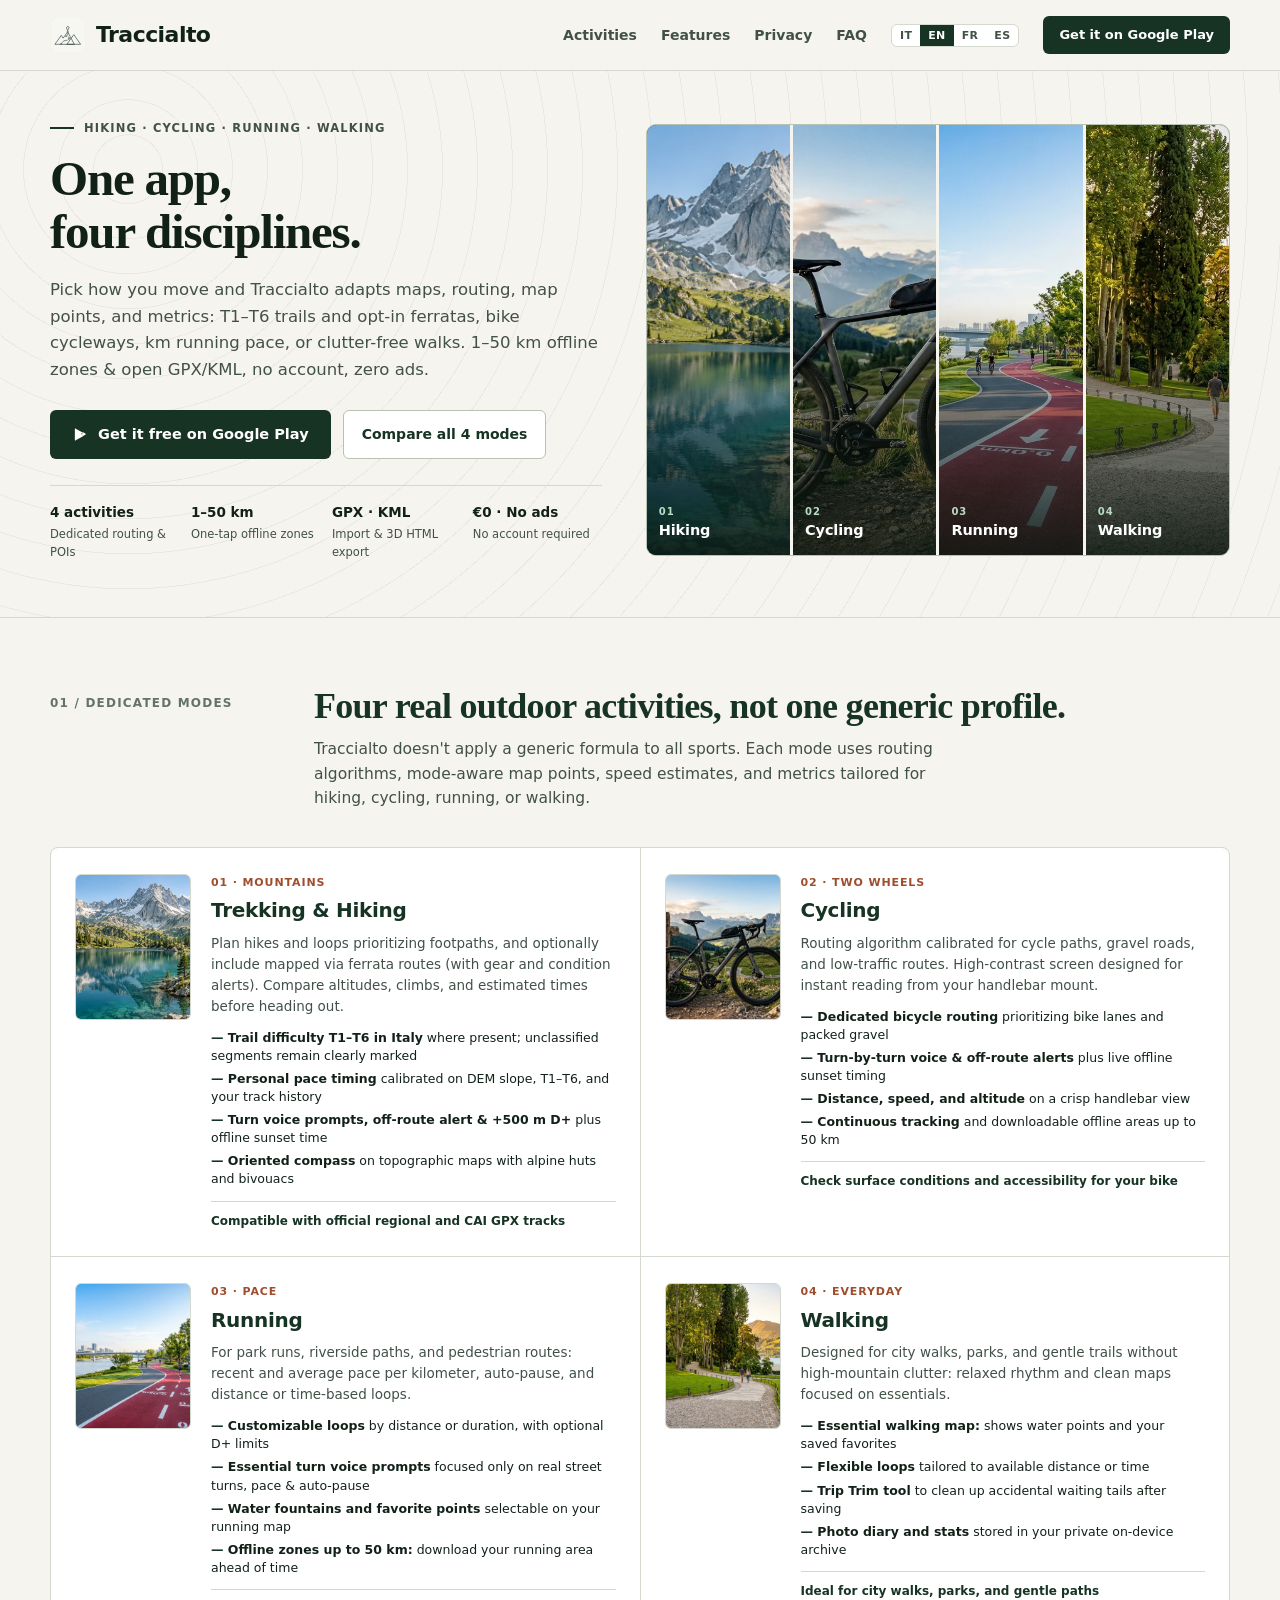
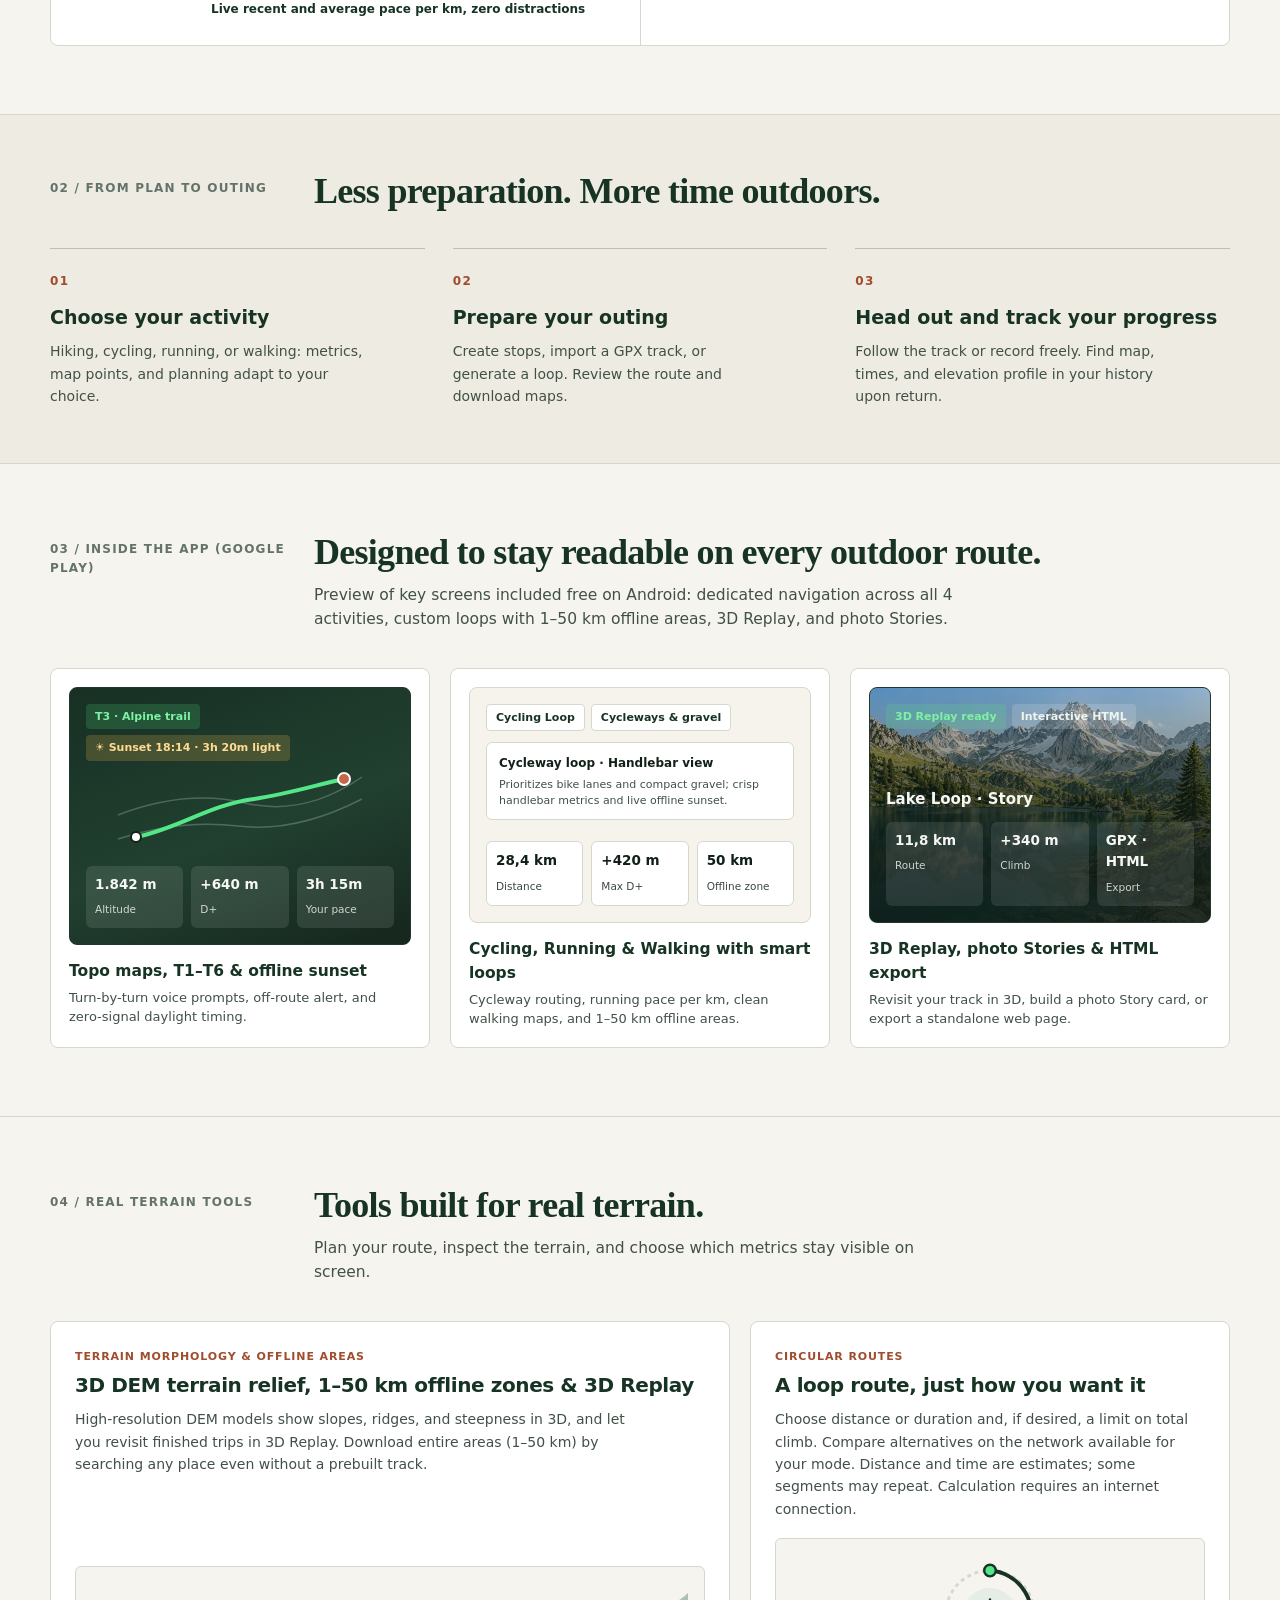
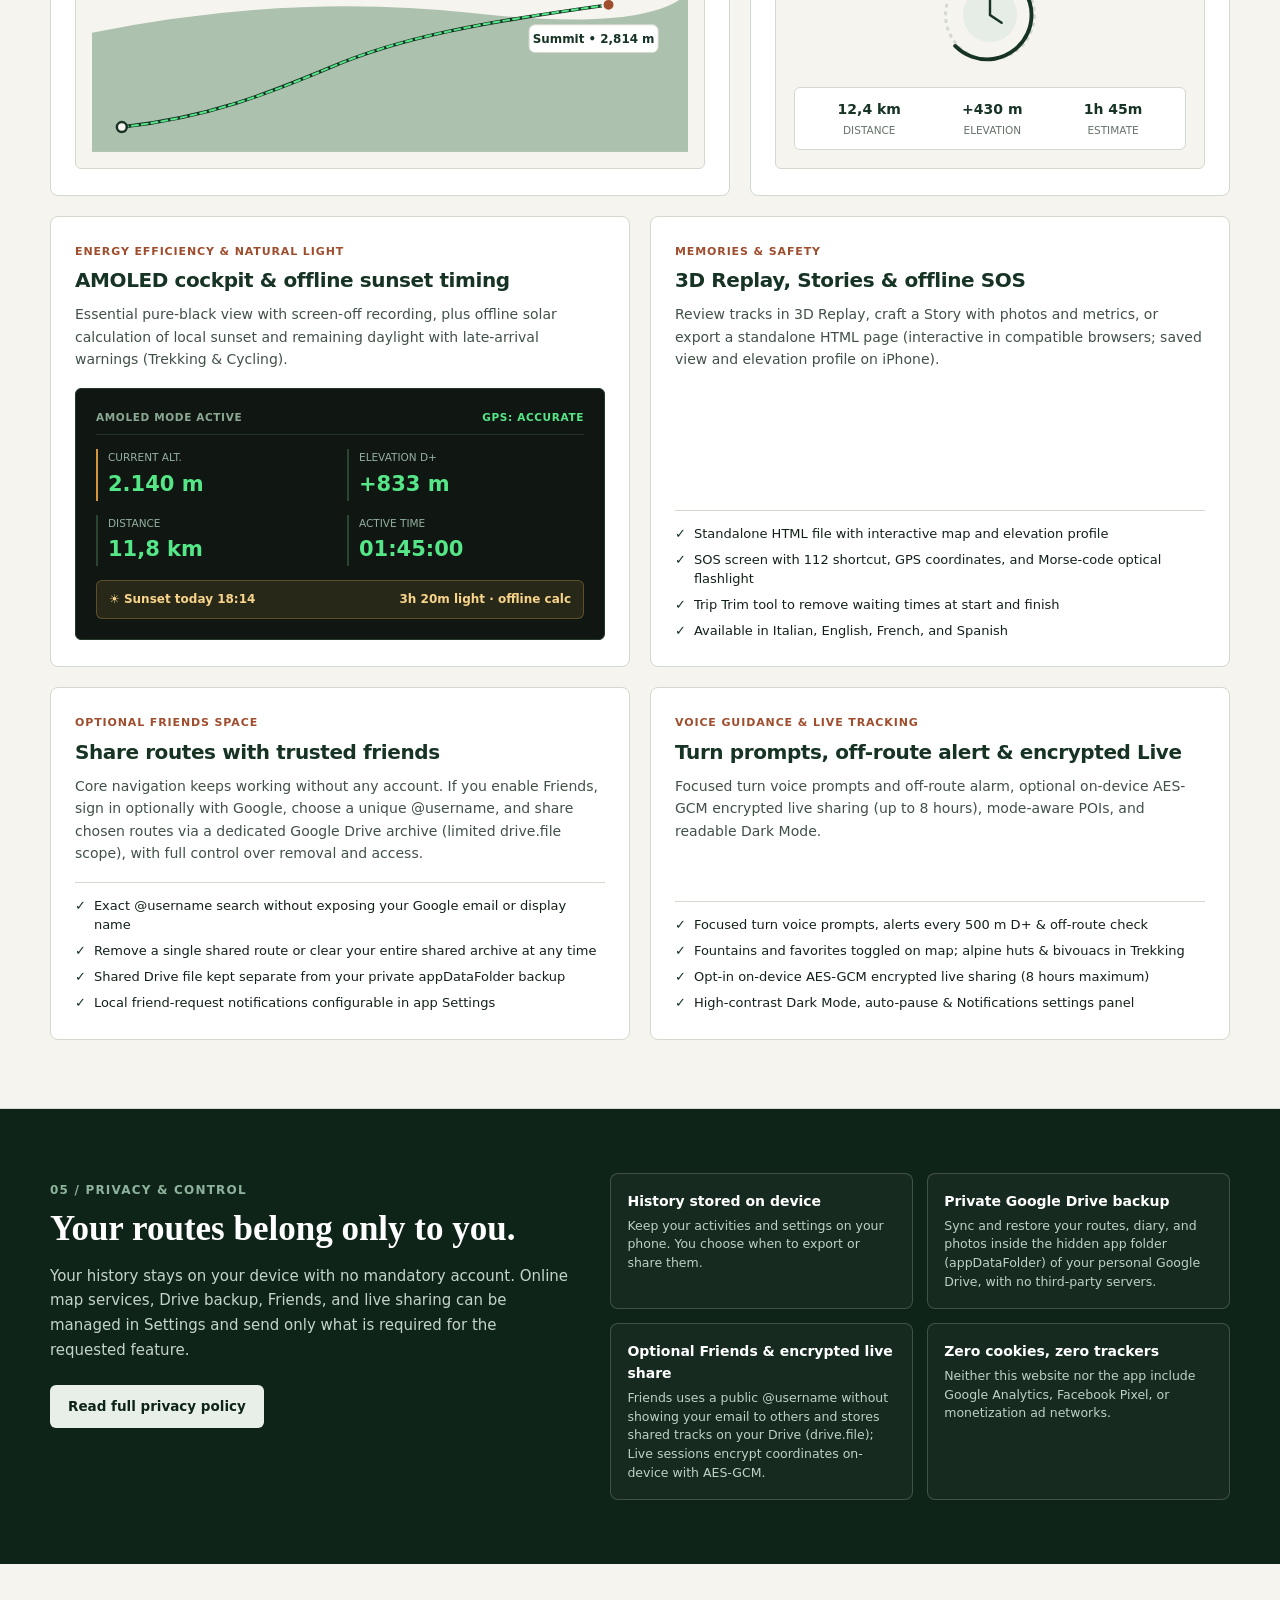
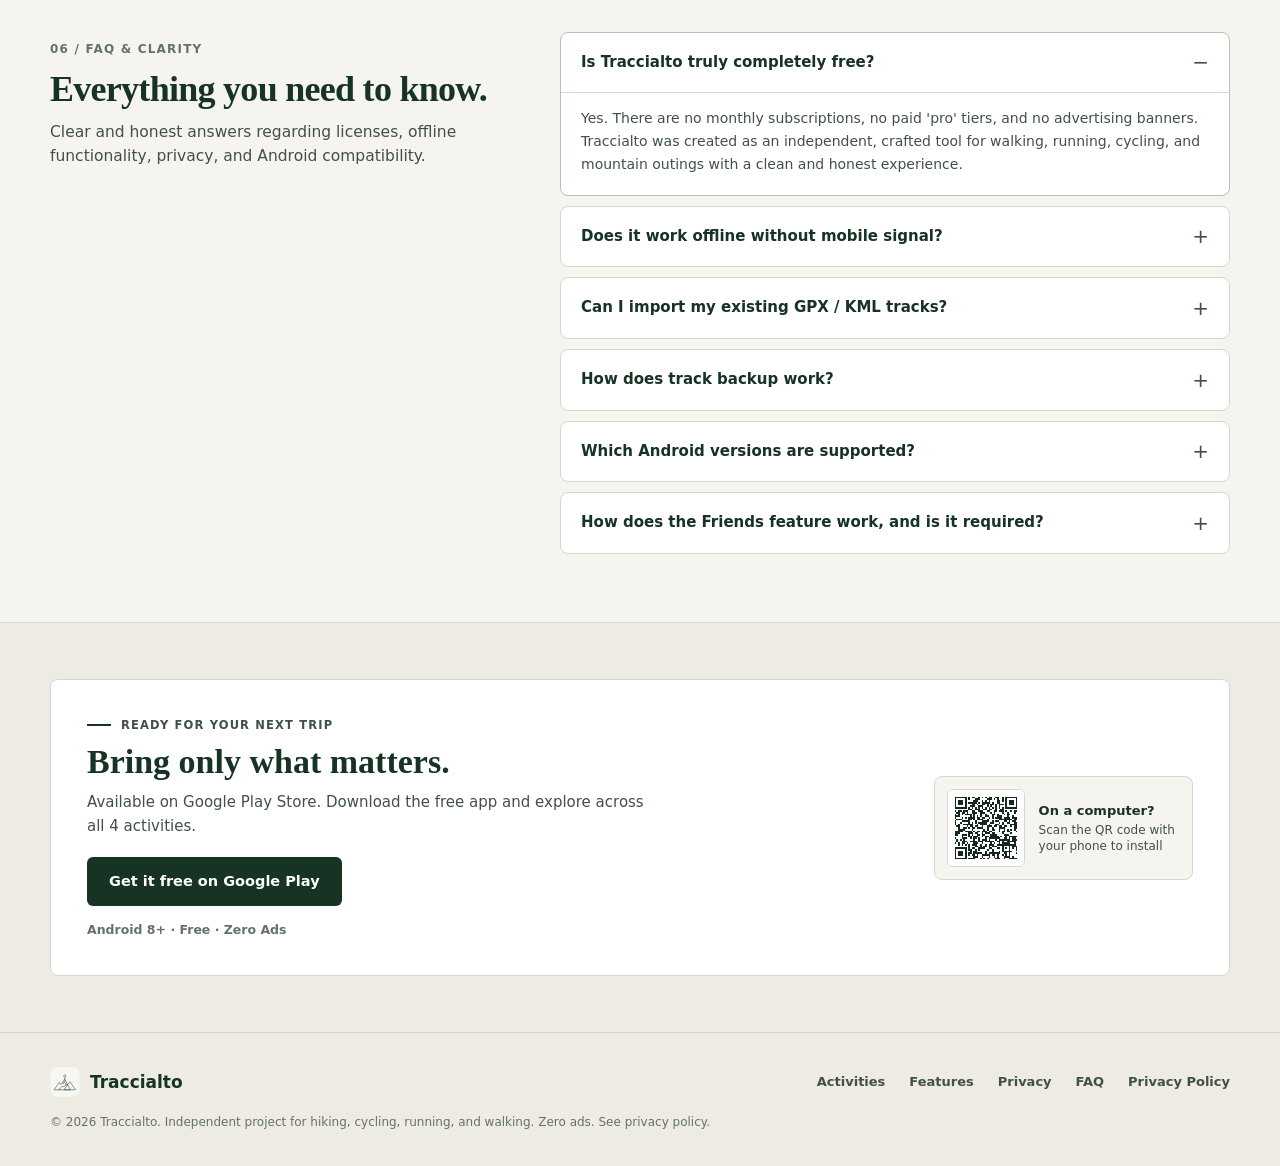
==== commit 3fdc56f3: "Aggiorna logo autentico, favicon, screenshot 3D e privacy policy" ====
--- a/index.html
+++ b/index.html
@@ -71,7 +71,7 @@
       <div class="hero-copy">
         <div class="kicker" data-i18n="heroBadge">Trekking · Bicicletta · Corsa · Camminata</div>
 
-        <h1 data-i18n-html="heroTitle">Un’app sola per camminare, correre,<br>pedalare e andare in montagna.</h1>
+        <h1 data-i18n-html="heroTitle">Un’unica app,<br>quattro discipline.</h1>
 
         <p class="hero-lead" data-i18n="heroLead">
           Scegli come ti muovi e Traccialto adatta mappa, routing, punti utili e metriche: sentieri T1–T6 e ferrate in quota, ciclovie in bici, passo al km di corsa o passeggiate essenziali. Zone offline 1–50 km e GPX/KML liberi, senza account né pubblicità.
@@ -109,63 +109,44 @@
         </div>
       </div>
 
-      <!-- Galleria interattiva delle 4 modalità -->
+      <!-- Galleria fotografica delle 4 modalità -->
       <div class="modes-gallery-box">
-        <div class="modes-strips" role="tablist" aria-label="Esplora le 4 attività outdoor" data-i18n-aria="modesGalleryAria">
-          <button type="button" class="mode-strip is-active" data-mode="trek" role="tab" aria-selected="true">
+        <div class="modes-strips" aria-label="Esplora le 4 attività outdoor" data-i18n-aria="modesGalleryAria">
+          <a class="mode-strip" href="#disc-trek">
             <img src="assets/alpine-lake.webp" alt="Trekking in montagna presso un lago alpino" data-i18n-alt="trekImgAlt" loading="eager">
             <div class="mode-strip-label">
               <span class="mode-strip-num">01</span>
               <span class="mode-strip-name" data-i18n="mTrekShort">Trekking</span>
               <span class="mode-strip-sub" data-i18n="mTrekHint">Sentieri, T1–T6 e ferrate</span>
             </div>
-          </button>
-
-          <button type="button" class="mode-strip" data-mode="bike" role="tab" aria-selected="false">
+          </a>
+
+          <a class="mode-strip" href="#disc-bike">
             <img src="assets/bike.webp" alt="Bicicletta gravel lungo un passo montano" data-i18n-alt="bikeImgAlt" loading="eager">
             <div class="mode-strip-label">
               <span class="mode-strip-num">02</span>
               <span class="mode-strip-name" data-i18n="mBikeShort">Bicicletta</span>
               <span class="mode-strip-sub" data-i18n="mBikeHint">Ciclovie e manubrio</span>
             </div>
-          </button>
-
-          <button type="button" class="mode-strip" data-mode="run" role="tab" aria-selected="false">
+          </a>
+
+          <a class="mode-strip" href="#disc-run">
             <img src="assets/run.webp" alt="Corsa lungo pista pedonale e fiume" data-i18n-alt="runImgAlt" loading="eager">
             <div class="mode-strip-label">
               <span class="mode-strip-num">03</span>
               <span class="mode-strip-name" data-i18n="mRunShort">Corsa</span>
               <span class="mode-strip-sub" data-i18n="mRunHint">Passo al km e anelli</span>
             </div>
-          </button>
-
-          <button type="button" class="mode-strip" data-mode="walk" role="tab" aria-selected="false">
+          </a>
+
+          <a class="mode-strip" href="#disc-walk">
             <img src="assets/walk.webp" alt="Camminata su viale alberato lungo il lago" data-i18n-alt="walkImgAlt" loading="eager">
             <div class="mode-strip-label">
               <span class="mode-strip-num">04</span>
               <span class="mode-strip-name" data-i18n="mWalkShort">Camminata</span>
               <span class="mode-strip-sub" data-i18n="mWalkHint">Parchi e mappa pulita</span>
             </div>
-          </button>
-        </div>
-
-        <div class="mode-inspector">
-          <div class="mode-tabs-row">
-            <button type="button" class="mode-pill-tab is-active" data-mode="trek" data-i18n="tabTrek">01 · Trekking</button>
-            <button type="button" class="mode-pill-tab" data-mode="bike" data-i18n="tabBike">02 · Bicicletta</button>
-            <button type="button" class="mode-pill-tab" data-mode="run" data-i18n="tabRun">03 · Corsa</button>
-            <button type="button" class="mode-pill-tab" data-mode="walk" data-i18n="tabWalk">04 · Camminata</button>
-          </div>
-          <div class="mode-inspector-body">
-            <span class="mode-inspector-title" id="insTitle">Trekking &amp; Montagna</span>
-            <span class="mode-inspector-desc" id="insDesc">Escursioni su sentieri con difficoltà T1–T6 in Italia, vie ferrate attivabili su scelta, passo calibrato e rifugi.</span>
-          </div>
-          <div class="mode-inspector-tags" id="insTags">
-            <span class="spec-chip">T1–T6 Italia</span>
-            <span class="spec-chip">Vie ferrate opt-in</span>
-            <span class="spec-chip">Rifugi &amp; bivacchi</span>
-            <span class="spec-chip">Tramonto offline</span>
-          </div>
+          </a>
         </div>
       </div>
     </div>
@@ -186,7 +167,7 @@
 
       <div class="disc-matrix">
         <!-- 1. Trekking -->
-        <article class="disc-cell">
+        <article class="disc-cell" id="disc-trek">
           <div class="disc-thumb">
             <img src="assets/alpine-lake.webp" alt="Trekking in montagna presso un lago alpino" data-i18n-alt="trekImgAlt" loading="lazy">
           </div>
@@ -207,7 +188,7 @@
         </article>
 
         <!-- 2. Bicicletta -->
-        <article class="disc-cell">
+        <article class="disc-cell" id="disc-bike">
           <div class="disc-thumb">
             <img src="assets/bike.webp" alt="Bicicletta gravel lungo un passo montano" data-i18n-alt="bikeImgAlt" loading="lazy">
           </div>
@@ -228,7 +209,7 @@
         </article>
 
         <!-- 3. Corsa -->
-        <article class="disc-cell">
+        <article class="disc-cell" id="disc-run">
           <div class="disc-thumb">
             <img src="assets/run.webp" alt="Corsa lungo pista pedonale e fiume" data-i18n-alt="runImgAlt" loading="lazy">
           </div>
@@ -249,7 +230,7 @@
         </article>
 
         <!-- 4. Camminata -->
-        <article class="disc-cell">
+        <article class="disc-cell" id="disc-walk">
           <div class="disc-thumb">
             <img src="assets/walk.webp" alt="Camminata su viale alberato lungo il lago" data-i18n-alt="walkImgAlt" loading="lazy">
           </div>
--- a/landing.css
+++ b/landing.css
@@ -312,7 +312,7 @@
   margin-top: 2px;
 }
 
-/* Hero 4-Activity Interactive Photo Strips */
+/* Hero 4-Activity Photo Strips */
 .modes-gallery-box {
   border: 1px solid var(--line-strong);
   border-radius: var(--r-lg);
@@ -321,21 +321,19 @@
 }
 .modes-strips {
   display: flex;
-  height: 392px;
+  height: 430px;
   gap: 3px;
   background: var(--paper);
 }
 .mode-strip {
   position: relative;
+  display: block;
   flex: 1 1 0;
   min-width: 0;
-  border: 0;
-  padding: 0;
-  margin: 0;
-  cursor: pointer;
   overflow: hidden;
   background: #162a1f;
   text-align: left;
+  text-decoration: none;
   transition: flex 0.35s cubic-bezier(0.22, 1, 0.36, 1);
 }
 .mode-strip img {
@@ -345,7 +343,7 @@
   height: 100%;
   object-fit: cover;
   display: block;
-  transition: transform 0.4s ease, filter 0.25s ease;
+  transition: transform 0.4s ease;
 }
 .mode-strip:nth-child(1) img { object-position: 52% 45%; }
 .mode-strip:nth-child(2) img { object-position: 44% 55%; }
@@ -356,26 +354,22 @@
   content: "";
   position: absolute;
   inset: 0;
-  background: linear-gradient(180deg, rgba(12, 24, 17, 0.04) 38%, rgba(12, 24, 17, 0.88) 100%);
+  background: linear-gradient(180deg, rgba(12, 24, 17, 0.04) 42%, rgba(12, 24, 17, 0.88) 100%);
   pointer-events: none;
 }
-.mode-strip.is-active {
-  flex: 1.85 1 0;
-}
-.mode-strip:not(.is-active):hover {
-  flex: 1.25 1 0;
-}
-.mode-strip:not(.is-active) img {
-  filter: saturate(0.88) brightness(0.92);
-}
-.mode-strip.is-active img {
+.mode-strip:hover,
+.mode-strip:focus-visible {
+  flex: 1.55 1 0;
+}
+.mode-strip:hover img,
+.mode-strip:focus-visible img {
   transform: scale(1.03);
 }
 .mode-strip-label {
   position: absolute;
   left: 12px;
   right: 12px;
-  bottom: 12px;
+  bottom: 14px;
   z-index: 2;
   color: #ffffff;
 }
@@ -390,7 +384,7 @@
 }
 .mode-strip-name {
   display: block;
-  font-size: 14px;
+  font-size: 14.5px;
   font-weight: 800;
   letter-spacing: -0.01em;
   line-height: 1.15;
@@ -405,74 +399,10 @@
   overflow: hidden;
   transition: opacity 0.25s ease, max-height 0.25s ease;
 }
-.mode-strip.is-active .mode-strip-sub {
+.mode-strip:hover .mode-strip-sub,
+.mode-strip:focus-visible .mode-strip-sub {
   opacity: 1;
   max-height: 40px;
-}
-
-/* Mode Inspector anchored beneath photo frame */
-.mode-inspector {
-  background: var(--surface);
-  color: var(--ink);
-  border-top: 1px solid var(--line);
-  padding: 14px 16px;
-}
-.mode-tabs-row {
-  display: flex;
-  flex-wrap: wrap;
-  gap: 6px;
-  margin-bottom: 10px;
-}
-.mode-pill-tab {
-  border: 1px solid var(--line);
-  background: var(--paper);
-  color: var(--ink-soft);
-  font-family: inherit;
-  font-size: 12px;
-  font-weight: 700;
-  padding: 5px 10px;
-  border-radius: var(--r-sm);
-  cursor: pointer;
-  transition: all 0.15s ease;
-}
-.mode-pill-tab:hover {
-  border-color: var(--pine);
-  color: var(--ink);
-}
-.mode-pill-tab.is-active {
-  background: var(--pine);
-  color: #ffffff;
-  border-color: var(--pine);
-}
-.mode-inspector-body {
-  display: flex;
-  flex-wrap: wrap;
-  align-items: baseline;
-  gap: 6px 14px;
-}
-.mode-inspector-title {
-  font-size: 14.5px;
-  font-weight: 800;
-  color: var(--pine);
-}
-.mode-inspector-desc {
-  font-size: 13px;
-  color: var(--ink-soft);
-  flex: 1 1 240px;
-}
-.mode-inspector-tags {
-  display: flex;
-  flex-wrap: wrap;
-  gap: 6px;
-  margin-top: 8px;
-}
-.spec-chip {
-  font-size: 11.5px;
-  font-weight: 600;
-  color: var(--pine);
-  background: var(--pine-soft);
-  padding: 3px 8px;
-  border-radius: 4px;
 }
 
 /* Shared Section Rhythm & Hairline Headers */
@@ -528,6 +458,7 @@
   grid-template-columns: 116px minmax(0, 1fr);
   gap: 20px;
   align-items: start;
+  scroll-margin-top: 90px;
 }
 .disc-thumb {
   width: 116px;
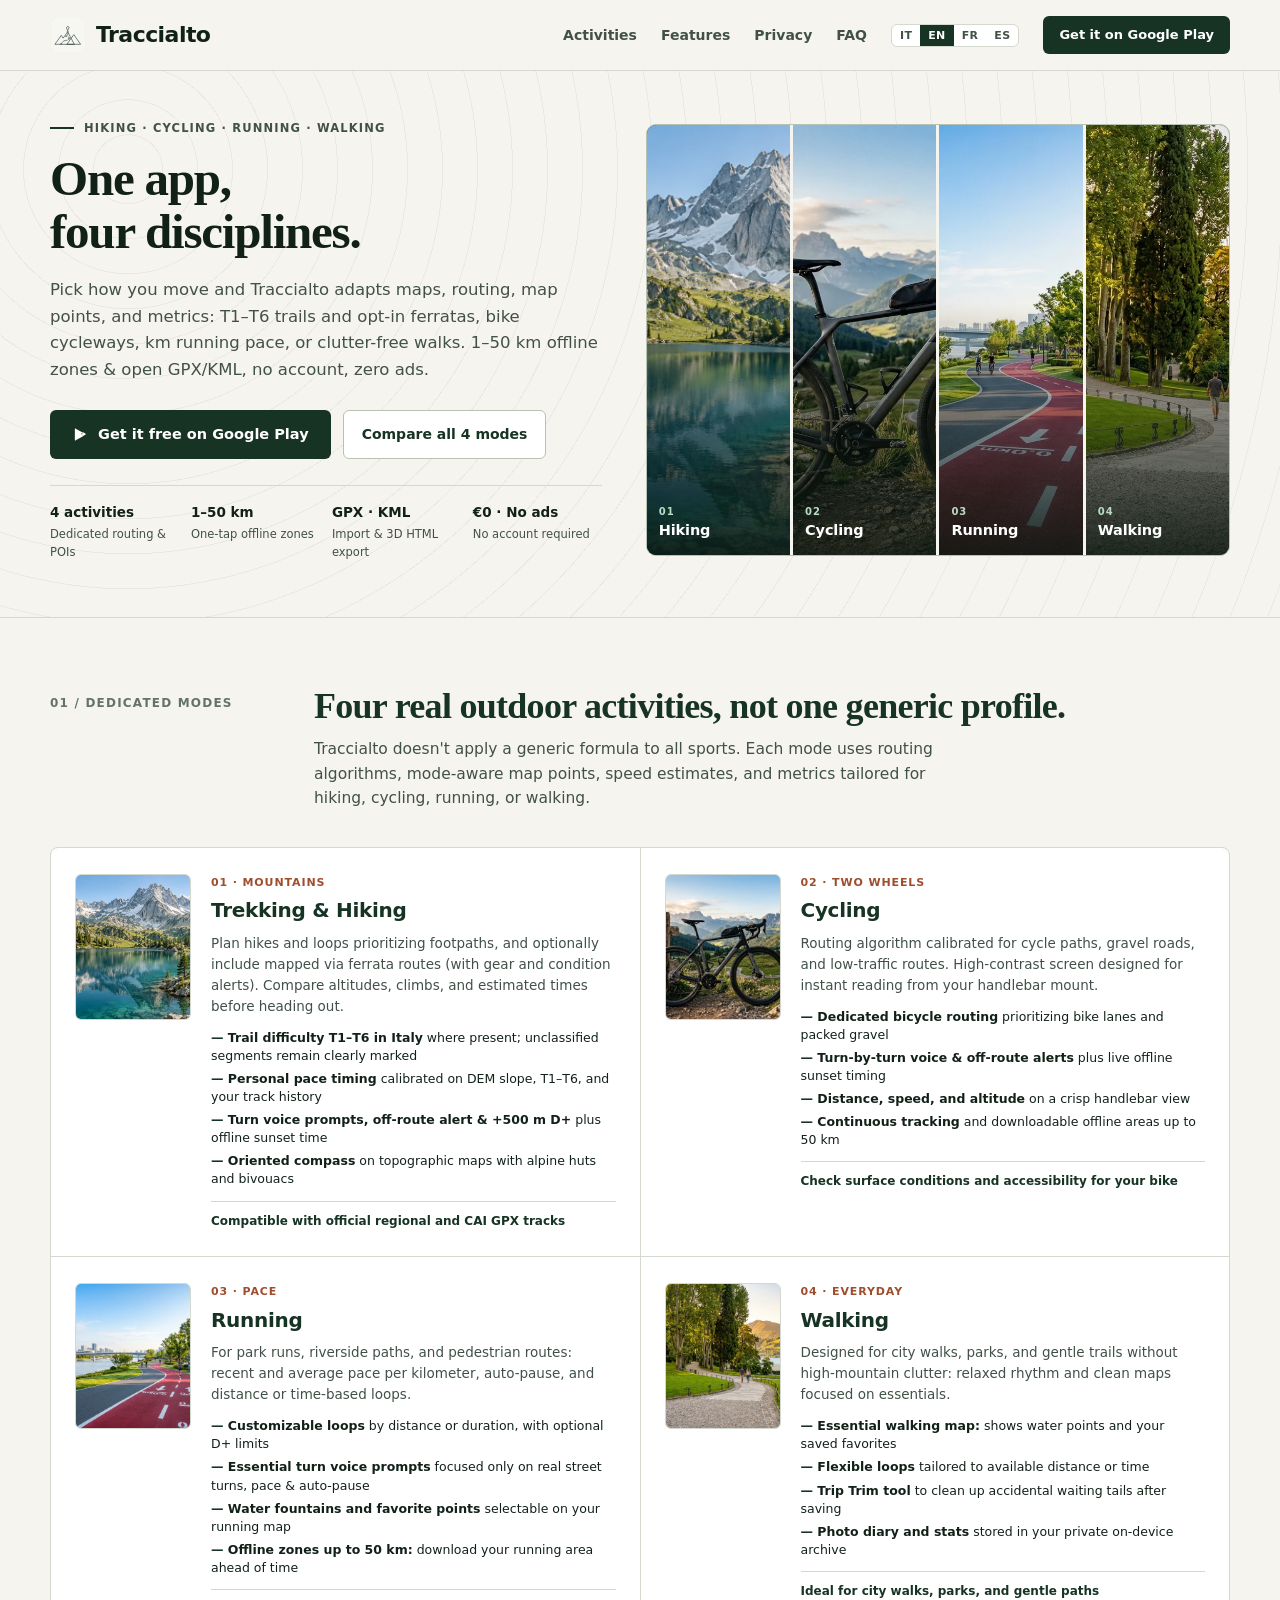
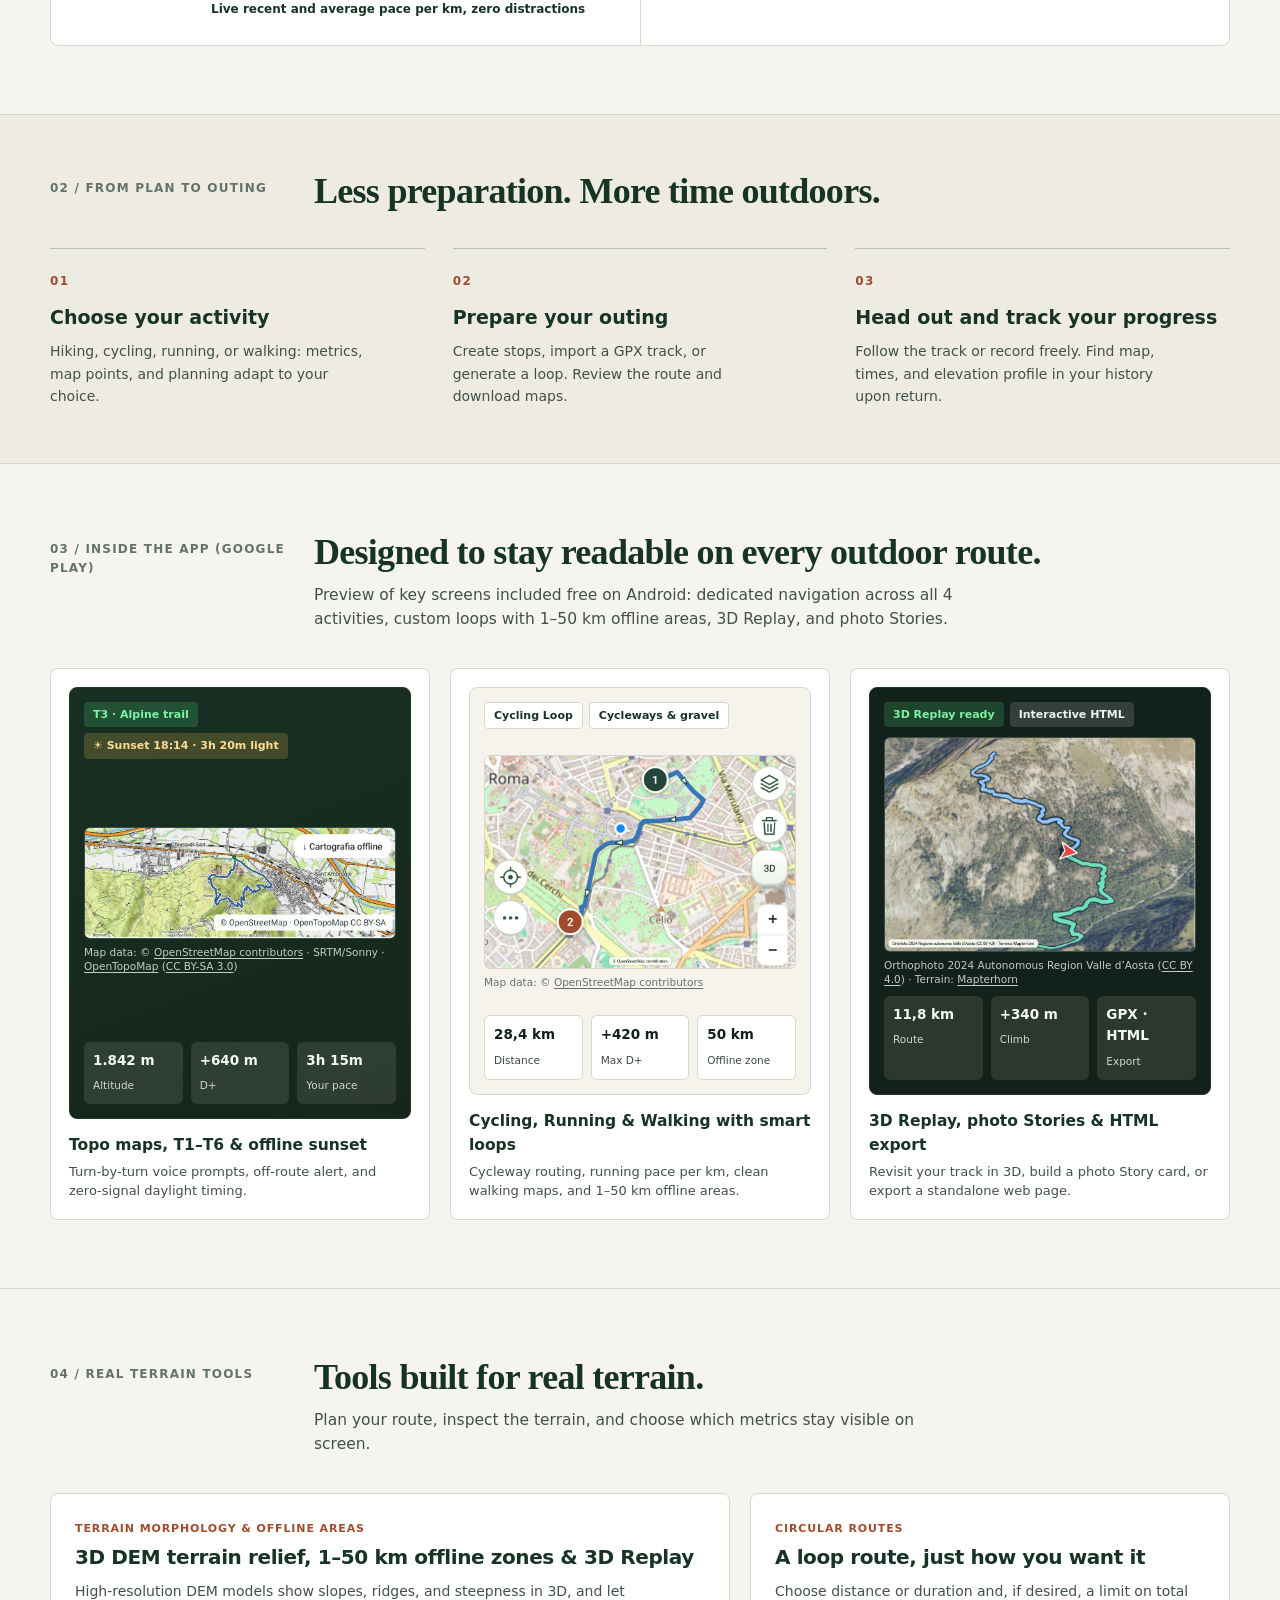
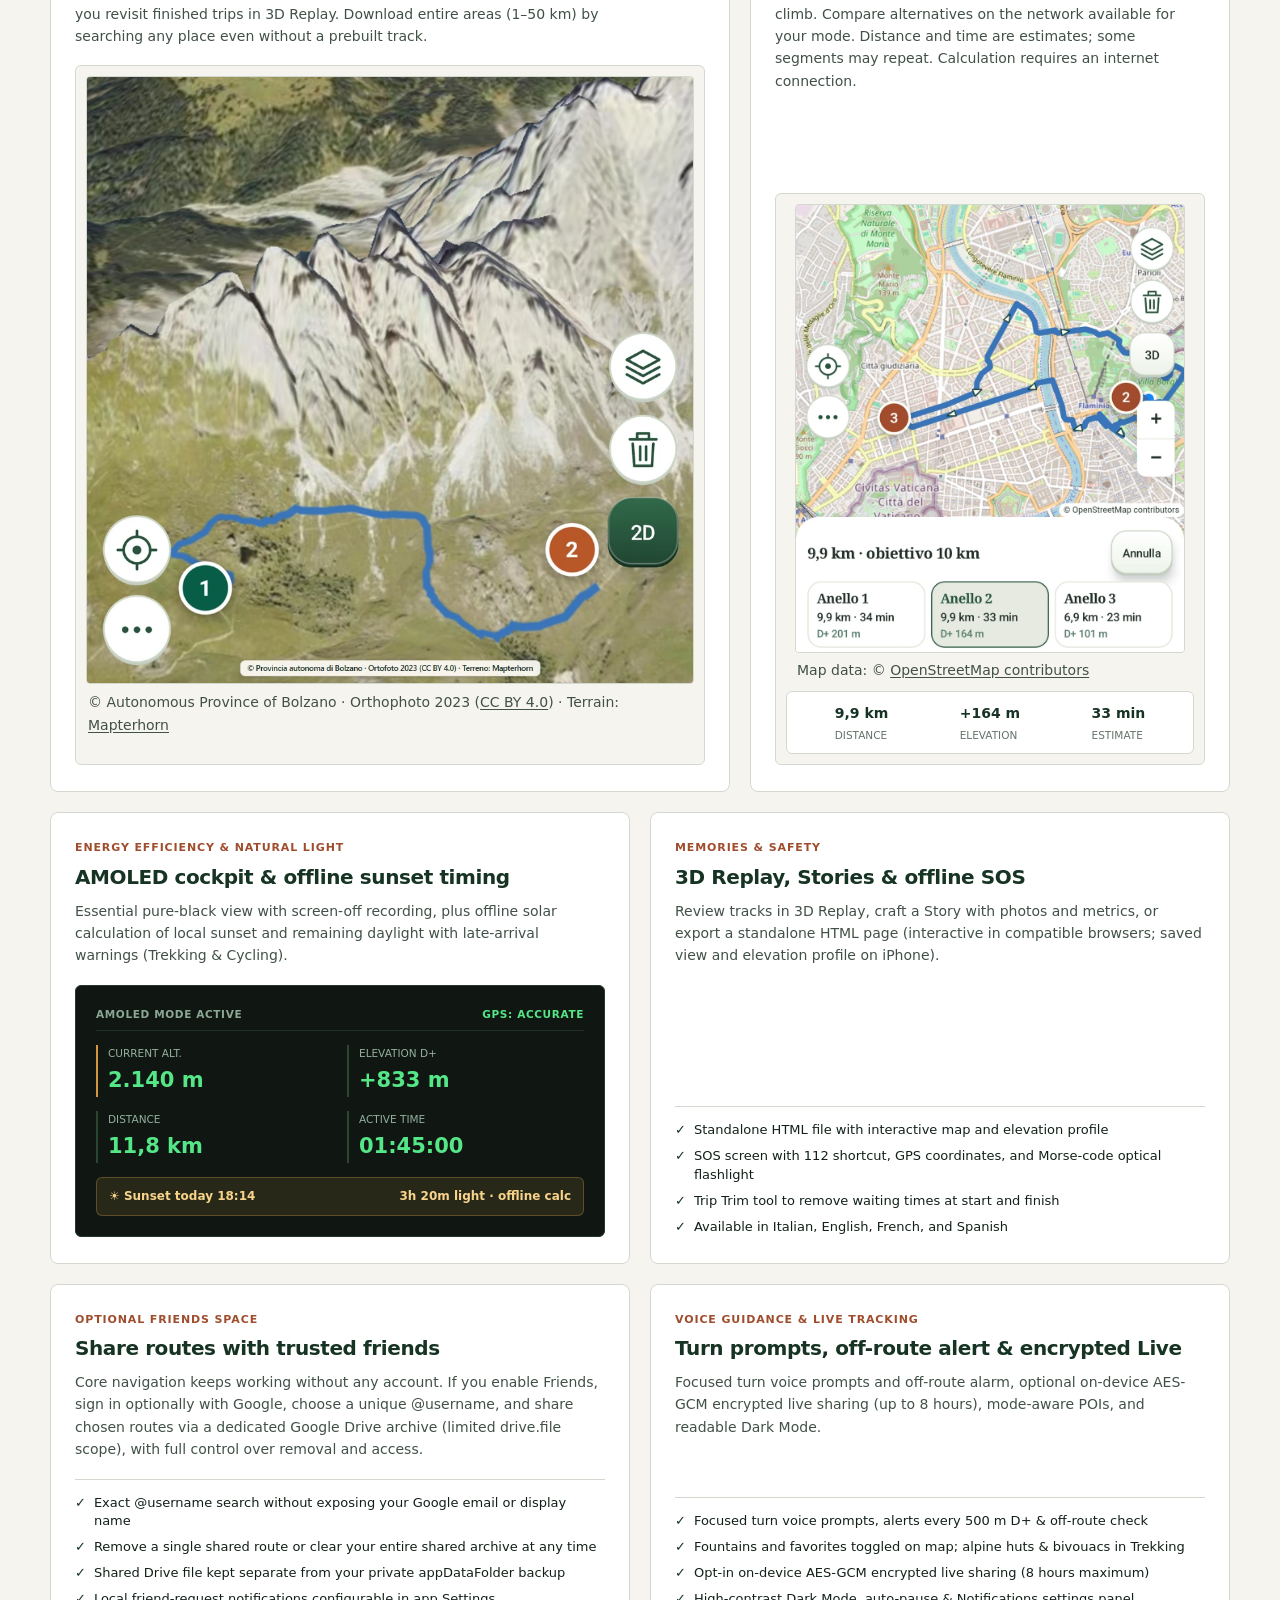
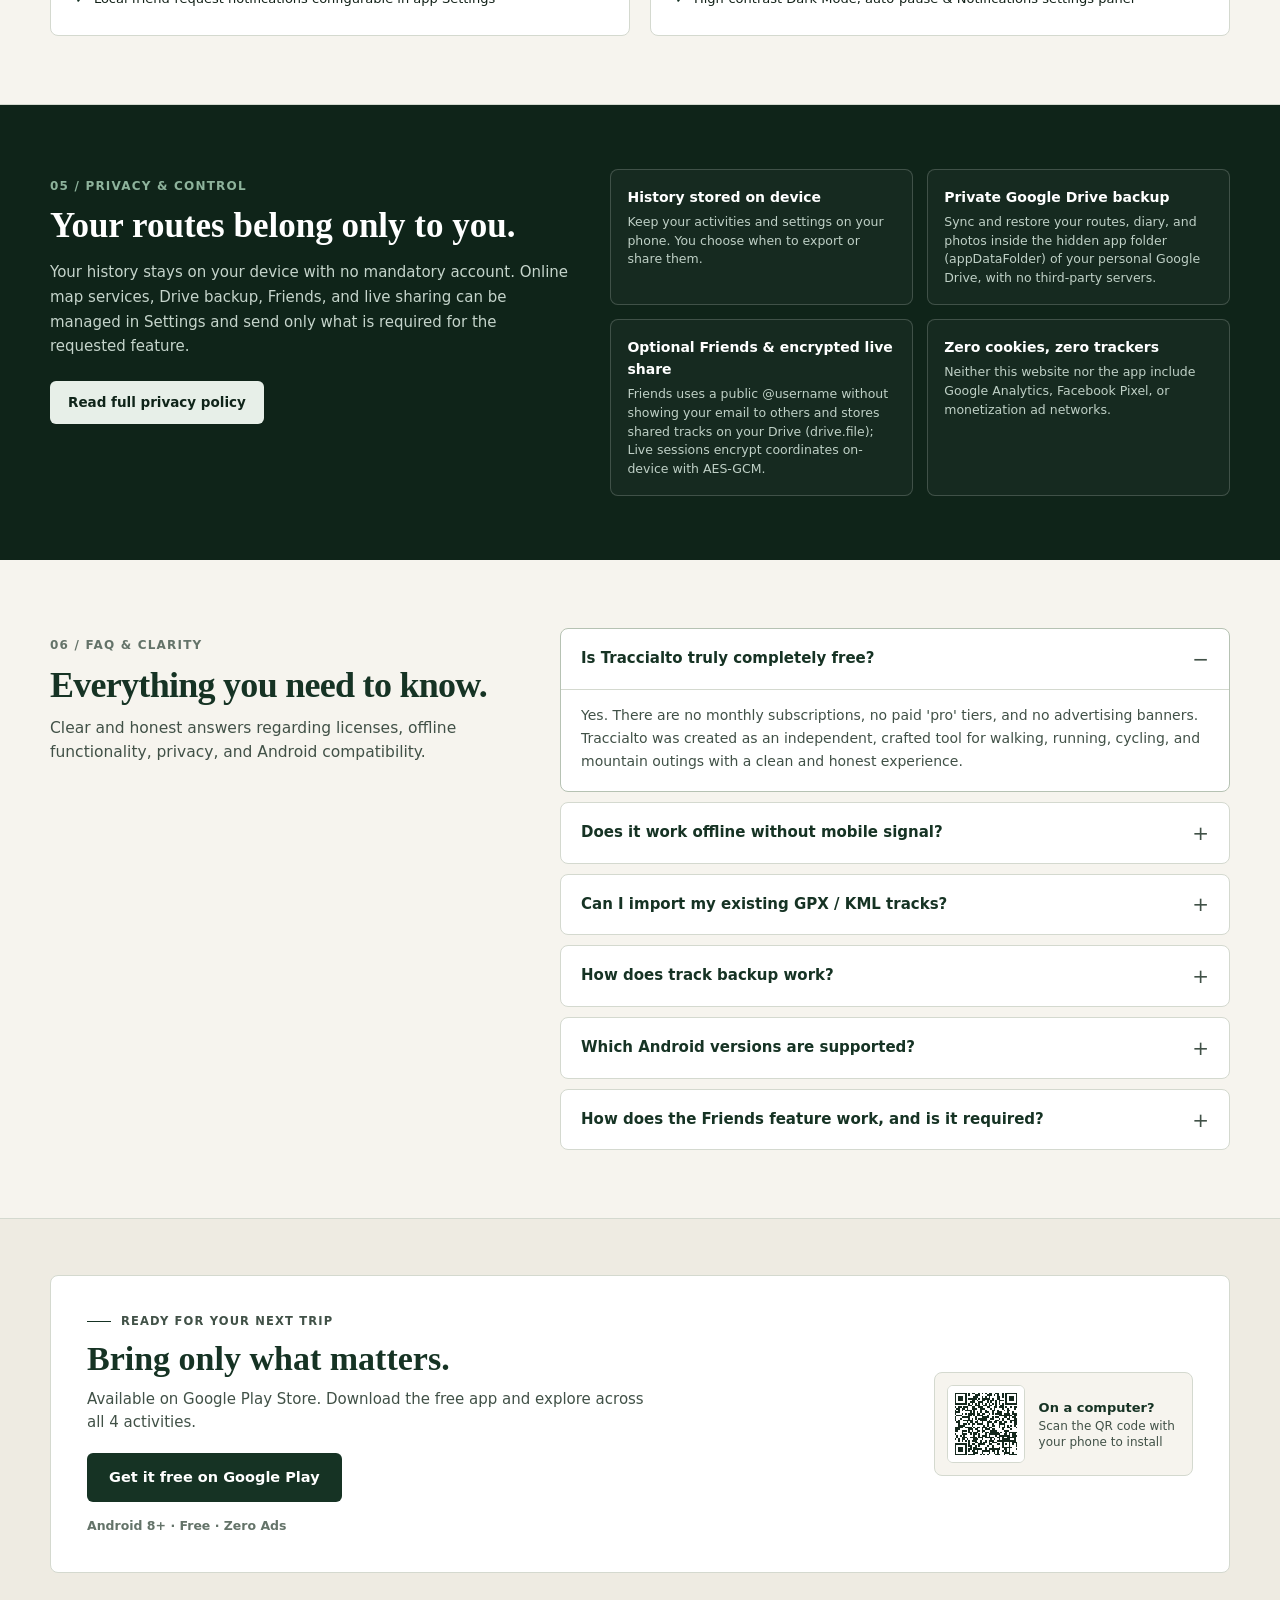
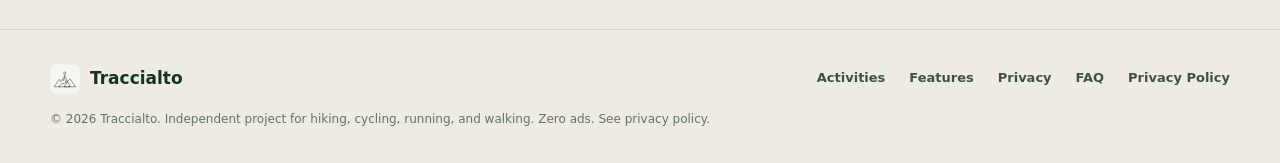
==== commit a93a54db: "Aggiorna logo autentico, favicon, screenshot 3D e privacy policy" ====
--- a/index.html
+++ b/index.html
@@ -14,7 +14,7 @@
   <meta property="og:description" content="Un’app sola per camminare, correre, pedalare e andare in montagna con mappe 1–50 km offline, rilievi 3D DEM, vie ferrate opt-in e zero pubblicità.">
   <meta property="og:image" content="https://traccialto.github.io/assets/feature_graphic_1024x500.png">
   <link rel="icon" href="assets/logo.svg" type="image/svg+xml">
-  <link rel="stylesheet" href="landing.css?v=2">
+  <link rel="stylesheet" href="landing.css?v=6">
   <script type="application/ld+json">
   {
     "@context": "https://schema.org",
@@ -298,18 +298,17 @@
 
       <div class="showcase-grid">
         <article class="phone-mock-card">
-          <div class="phone-screen-frame topo" aria-hidden="true">
+          <div class="phone-screen-frame topo">
             <div class="screen-pill-row">
               <span class="screen-chip green" data-i18n="ui1Chip1">T3 · Sentiero alpino</span>
               <span class="screen-chip amber" data-i18n="ui1Chip2">☀ Tramonto 18:14 · 3h 20m luce</span>
             </div>
-            <svg viewBox="0 0 260 95" fill="none" style="width:100%;height:95px;">
-              <path d="M8 78 Q70 58 128 65 T252 38" stroke="rgba(255,255,255,0.22)" stroke-width="1.5"/>
-              <path d="M8 54 Q76 28 135 42 T252 16" stroke="rgba(255,255,255,0.22)" stroke-width="1.5"/>
-              <path d="M26 76 C68 68, 98 44, 144 38 C178 33, 206 24, 234 18" stroke="#55e688" stroke-width="4" stroke-linecap="round"/>
-              <circle cx="26" cy="76" r="5" fill="#fff" stroke="#14221a" stroke-width="2"/>
-              <circle cx="234" cy="18" r="6" fill="#c46849" stroke="#fff" stroke-width="2"/>
-            </svg>
+            <div class="screen-map-wrap">
+              <div class="screen-map-slot">
+                <img src="assets/screen_topo_loop.webp" alt="Mappa topografica offline OpenTopoMap con tracciato ad anello in montagna" data-i18n-alt="ui1ImgAlt" loading="lazy">
+              </div>
+              <p class="map-credit" data-i18n-html="ui1Credit">Cartografia: © <a href="https://www.openstreetmap.org/copyright" target="_blank" rel="noopener noreferrer">OpenStreetMap contributors</a> · SRTM/Sonny · <a href="https://opentopomap.org" target="_blank" rel="noopener noreferrer">OpenTopoMap</a> (<a href="https://creativecommons.org/licenses/by-sa/3.0/" target="_blank" rel="noopener noreferrer">CC BY-SA 3.0</a>)</p>
+            </div>
             <div class="screen-metric-grid">
               <div class="screen-metric-box"><strong>1.842 m</strong><span data-i18n="ui1M1">Quota</span></div>
               <div class="screen-metric-box"><strong>+640 m</strong><span>D+</span></div>
@@ -323,14 +322,16 @@
         </article>
 
         <article class="phone-mock-card">
-          <div class="phone-screen-frame planner" aria-hidden="true">
+          <div class="phone-screen-frame planner">
             <div class="screen-pill-row">
               <span class="screen-chip" data-i18n="ui2Chip1">Anello Bicicletta</span>
               <span class="screen-chip" data-i18n="ui2Chip2">Ciclovie &amp; sterrato</span>
             </div>
-            <div class="screen-card-inner">
-              <div style="font-size:12px;font-weight:800;color:#122118;margin-bottom:4px;" data-i18n="ui2CardTitle">Anello ciclabile · Vista manubrio</div>
-              <div style="font-size:11px;color:#415147;line-height:1.4;" data-i18n="ui2CardDesc">Priorità a piste ciclabili e strade bianche; metriche ad alto contrasto e tramonto dal vivo.</div>
+            <div class="screen-map-wrap">
+              <div class="screen-map-slot">
+                <img src="assets/screen_city_route.webp" alt="Tracciato urbano su mappa OpenStreetMap a Roma in Traccialto" data-i18n-alt="ui2ImgAlt" loading="lazy">
+              </div>
+              <p class="map-credit" data-i18n-html="ui2Credit">Cartografia: © <a href="https://www.openstreetmap.org/copyright" target="_blank" rel="noopener noreferrer">OpenStreetMap contributors</a></p>
             </div>
             <div class="screen-metric-grid">
               <div class="screen-metric-box"><strong>28,4 km</strong><span data-i18n="ui2M1">Distanza</span></div>
@@ -345,18 +346,21 @@
         </article>
 
         <article class="phone-mock-card">
-          <div class="phone-screen-frame story" aria-hidden="true">
+          <div class="phone-screen-frame story">
             <div class="screen-pill-row">
               <span class="screen-chip green" data-i18n="ui3Chip1">Replay 3D pronto</span>
               <span class="screen-chip" data-i18n="ui3Chip2">HTML interattivo</span>
             </div>
-            <div style="margin-top:auto;">
-              <div style="font-size:15px;font-weight:800;margin-bottom:4px;" data-i18n="ui3CardTitle">Giro del Lago · Storia</div>
-              <div class="screen-metric-grid">
-                <div class="screen-metric-box"><strong>11,8 km</strong><span data-i18n="ui3M1">Percorso</span></div>
-                <div class="screen-metric-box"><strong>+340 m</strong><span data-i18n="ui3M2">Salita</span></div>
-                <div class="screen-metric-box"><strong>GPX · HTML</strong><span data-i18n="ui3M3">Esporta</span></div>
+            <div class="screen-map-wrap">
+              <div class="screen-map-slot is-3d">
+                <img src="assets/screen_3d_dark.webp" alt="Vista Replay 3D alpino in Traccialto con traccia bicolore e cursore direzionale" data-i18n-alt="ui3ImgAlt" loading="lazy">
               </div>
+              <p class="map-credit" data-i18n-html="ui3Credit">Ortofoto 2024 Regione autonoma Valle d’Aosta (<a href="https://creativecommons.org/licenses/by/4.0/" target="_blank" rel="noopener noreferrer">CC BY 4.0</a>) · Terreno: <a href="https://mapterhorn.com/attribution/" target="_blank" rel="noopener noreferrer">Mapterhorn</a></p>
+            </div>
+            <div class="screen-metric-grid">
+              <div class="screen-metric-box"><strong>11,8 km</strong><span data-i18n="ui3M1">Percorso</span></div>
+              <div class="screen-metric-box"><strong>+340 m</strong><span data-i18n="ui3M2">Salita</span></div>
+              <div class="screen-metric-box"><strong>GPX · HTML</strong><span data-i18n="ui3M3">Esporta</span></div>
             </div>
           </div>
           <div class="phone-mock-caption">
@@ -387,19 +391,9 @@
           <p data-i18n="feat1Desc">
             Il modello digitale del terreno DEM mostra versanti, creste e ripidezza in 3D, e a fine uscita rivedi il percorso in Replay 3D. Puoi scaricare intere aree cercando una località (1–50 km) anche senza una traccia già pronta.
           </p>
-          <div class="vector-topo-box" aria-label="Illustrazione vettoriale del rilievo topografico" data-i18n-aria="feat1TopoAria">
-            <svg viewBox="0 0 600 170" fill="none" xmlns="http://www.w3.org/2000/svg">
-              <path d="M0 150 Q 150 120, 300 135 T 600 110 L600 170 L0 170 Z" fill="#e6ede7"/>
-              <path d="M0 120 Q 160 85, 320 100 T 600 70 L600 170 L0 170 Z" fill="#d4dfd5"/>
-              <path d="M0 85 Q 180 40, 340 65 T 600 35 L600 170 L0 170 Z" fill="#bfcfbf"/>
-              <path d="M0 50 Q 200 10, 380 30 T 600 10 L600 170 L0 170 Z" fill="#adc1af"/>
-              <path d="M30 145 C 120 135, 180 110, 240 85 C 310 55, 390 40, 520 22" fill="none" stroke="#163324" stroke-width="3.5" stroke-linecap="round"/>
-              <path d="M30 145 C 120 135, 180 110, 240 85 C 310 55, 390 40, 520 22" fill="none" stroke="#55e688" stroke-width="2" stroke-linecap="round" stroke-dasharray="6 4"/>
-              <circle cx="30" cy="145" r="5" fill="#f6f4ee" stroke="#163324" stroke-width="2.5"/>
-              <circle cx="520" cy="22" r="6" fill="#9f4d2d" stroke="#f6f4ee" stroke-width="2"/>
-              <rect x="440" y="42" width="130" height="28" rx="6" fill="#ffffff" stroke="#d4d9cf" stroke-width="1"/>
-              <text x="505" y="60" text-anchor="middle" fill="#163324" font-family="system-ui, sans-serif" font-size="12" font-weight="700" data-i18n="feat1Badge">Vetta • 2.814 m</text>
-            </svg>
+          <div class="feature-media-box">
+            <img src="assets/screen_3d_dem.webp" alt="Vista reale 3D DEM dell'intero massiccio delle Odle con percorso alpino e controllo 2D/3D in Traccialto" data-i18n-alt="feat1ImgAlt" loading="lazy">
+            <p class="map-credit" data-i18n-html="feat1Credit">© Provincia autonoma di Bolzano · Ortofoto 2023 (<a href="https://creativecommons.org/licenses/by/4.0/" target="_blank" rel="noopener noreferrer">CC BY 4.0</a>) · Terreno: <a href="https://mapterhorn.com/attribution/" target="_blank" rel="noopener noreferrer">Mapterhorn</a></p>
           </div>
         </div>
 
@@ -410,18 +404,15 @@
           <p data-i18n="feat2Desc">
             Scegli distanza oppure durata e, se vuoi, un limite alla salita totale. Confronta le alternative sulla rete disponibile per la tua modalità. Distanza e tempo sono stime; alcuni tratti possono ripetersi. Il calcolo richiede internet.
           </p>
-          <div class="loop-compass-box">
-            <svg width="116" height="116" viewBox="0 0 120 120" fill="none" xmlns="http://www.w3.org/2000/svg" style="margin:0 auto;display:block;">
-              <circle cx="60" cy="60" r="46" stroke="#d4d9cf" stroke-width="3" stroke-dasharray="4 4"/>
-              <path d="M60 14 A46 46 0 1 1 24 92" stroke="#163324" stroke-width="4" stroke-linecap="round"/>
-              <circle cx="60" cy="14" r="6" fill="#55e688" stroke="#163324" stroke-width="2.5"/>
-              <circle cx="60" cy="60" r="28" fill="#e6ede7"/>
-              <path d="M60 44 L60 60 L72 68" stroke="#163324" stroke-width="2.5" stroke-linecap="round"/>
-            </svg>
+          <div class="feature-media-box">
+            <div class="feature-loop-img">
+              <img src="assets/screen_urban_map.webp" alt="Itinerario circolare ad anello a Roma in Traccialto con confronto tra tre alternative" data-i18n-alt="feat2ImgAlt" loading="lazy">
+            </div>
+            <p class="map-credit loop-credit" data-i18n-html="feat2Credit">Cartografia: © <a href="https://www.openstreetmap.org/copyright" target="_blank" rel="noopener noreferrer">OpenStreetMap contributors</a></p>
             <div class="loop-metrics-row">
-              <div class="loop-metric-col"><strong>12,4 km</strong><span data-i18n="feat2Dist">Distanza</span></div>
-              <div class="loop-metric-col"><strong>+430 m</strong><span data-i18n="feat2Gain">Dislivello</span></div>
-              <div class="loop-metric-col"><strong>1h 45m</strong><span data-i18n="feat2Est">Stima</span></div>
+              <div class="loop-metric-col"><strong>9,9 km</strong><span data-i18n="feat2Dist">Distanza</span></div>
+              <div class="loop-metric-col"><strong>+164 m</strong><span data-i18n="feat2Gain">Dislivello</span></div>
+              <div class="loop-metric-col"><strong>33 min</strong><span data-i18n="feat2Est">Stima</span></div>
             </div>
           </div>
         </div>
@@ -649,6 +640,6 @@
   </div>
 </footer>
 
-<script src="i18n.js?v=2"></script>
+<script src="i18n.js?v=6"></script>
 </body>
 </html>
--- a/landing.css
+++ b/landing.css
@@ -575,17 +575,18 @@
   border-radius: var(--r-md);
   background: #14221a;
   color: #f4f7f4;
-  padding: 16px;
-  min-height: 236px;
+  padding: 14px;
   display: flex;
   flex-direction: column;
   justify-content: space-between;
+  gap: 10px;
+  flex: 1;
   position: relative;
   overflow: hidden;
   border: 1px solid #22382c;
 }
 .phone-screen-frame.topo {
-  background: linear-gradient(160deg, #173023 0%, #214030 55%, #16261d 100%);
+  background: linear-gradient(160deg, #173023 0%, #16261d 100%);
 }
 .phone-screen-frame.planner {
   background: #f5f3ec;
@@ -593,7 +594,50 @@
   border-color: var(--line);
 }
 .phone-screen-frame.story {
-  background: linear-gradient(180deg, rgba(16, 28, 21, 0.16) 0%, rgba(16, 28, 21, 0.9) 72%), url("assets/alpine-lake.webp") center/cover no-repeat;
+  background: #122119;
+}
+.screen-map-wrap {
+  margin: auto 0;
+  display: flex;
+  flex-direction: column;
+  gap: 6px;
+}
+.screen-map-slot {
+  border-radius: var(--r-sm);
+  overflow: hidden;
+  border: 1px solid rgba(255, 255, 255, 0.16);
+  background: #182b20;
+}
+.map-credit {
+  margin: 0;
+  font-size: 10.5px;
+  line-height: 1.35;
+  color: var(--ink-muted);
+}
+.map-credit a {
+  color: inherit;
+  text-decoration: underline;
+  text-underline-offset: 2px;
+}
+.phone-screen-frame:not(.planner) .map-credit {
+  color: rgba(238, 245, 240, 0.8);
+}
+.feature-media-box .map-credit {
+  margin-top: 7px;
+  padding: 0 2px;
+}
+.phone-screen-frame.planner .screen-map-slot {
+  border-color: var(--line);
+  background: #eae7dd;
+}
+.screen-map-slot img {
+  width: 100%;
+  height: auto;
+  display: block;
+}
+.screen-map-slot.is-3d img {
+  aspect-ratio: 905 / 620;
+  object-fit: cover;
 }
 .screen-pill-row {
   display: flex;
@@ -624,17 +668,10 @@
   color: var(--pine);
   border: 1px solid var(--line);
 }
-.screen-card-inner {
-  background: var(--surface);
-  border: 1px solid var(--line);
-  border-radius: var(--r-sm);
-  padding: 11px 12px;
-}
 .screen-metric-grid {
   display: grid;
   grid-template-columns: repeat(3, 1fr);
   gap: 8px;
-  margin-top: 10px;
 }
 .screen-metric-box {
   background: rgba(255, 255, 255, 0.1);
@@ -711,26 +748,36 @@
   max-width: 62ch;
 }
 
-.vector-topo-box {
+.feature-media-box {
   background: var(--paper);
   border-radius: var(--r-sm);
   border: 1px solid var(--line);
-  padding: 16px;
+  padding: 10px;
   margin-top: auto;
 }
-.vector-topo-box svg {
+.feature-media-box > img {
   width: 100%;
   height: auto;
   display: block;
-}
-
-.loop-compass-box {
-  background: var(--paper);
-  border-radius: var(--r-sm);
-  border: 1px solid var(--line);
-  padding: 18px;
-  margin-top: auto;
-  text-align: center;
+  border-radius: 4px;
+  border: 1px solid var(--line);
+}
+.feature-loop-img {
+  max-width: 390px;
+  margin: 0 auto;
+  border-radius: 4px;
+  overflow: hidden;
+  border: 1px solid var(--line);
+  background: var(--surface);
+}
+.feature-media-box .map-credit.loop-credit {
+  max-width: 390px;
+  margin: 6px auto 0;
+}
+.feature-loop-img img {
+  width: 100%;
+  height: auto;
+  display: block;
 }
 .loop-metrics-row {
   display: flex;
@@ -739,7 +786,7 @@
   border-radius: var(--r-sm);
   padding: 10px 12px;
   border: 1px solid var(--line);
-  margin-top: 14px;
+  margin-top: 10px;
 }
 .loop-metric-col strong {
   display: block;
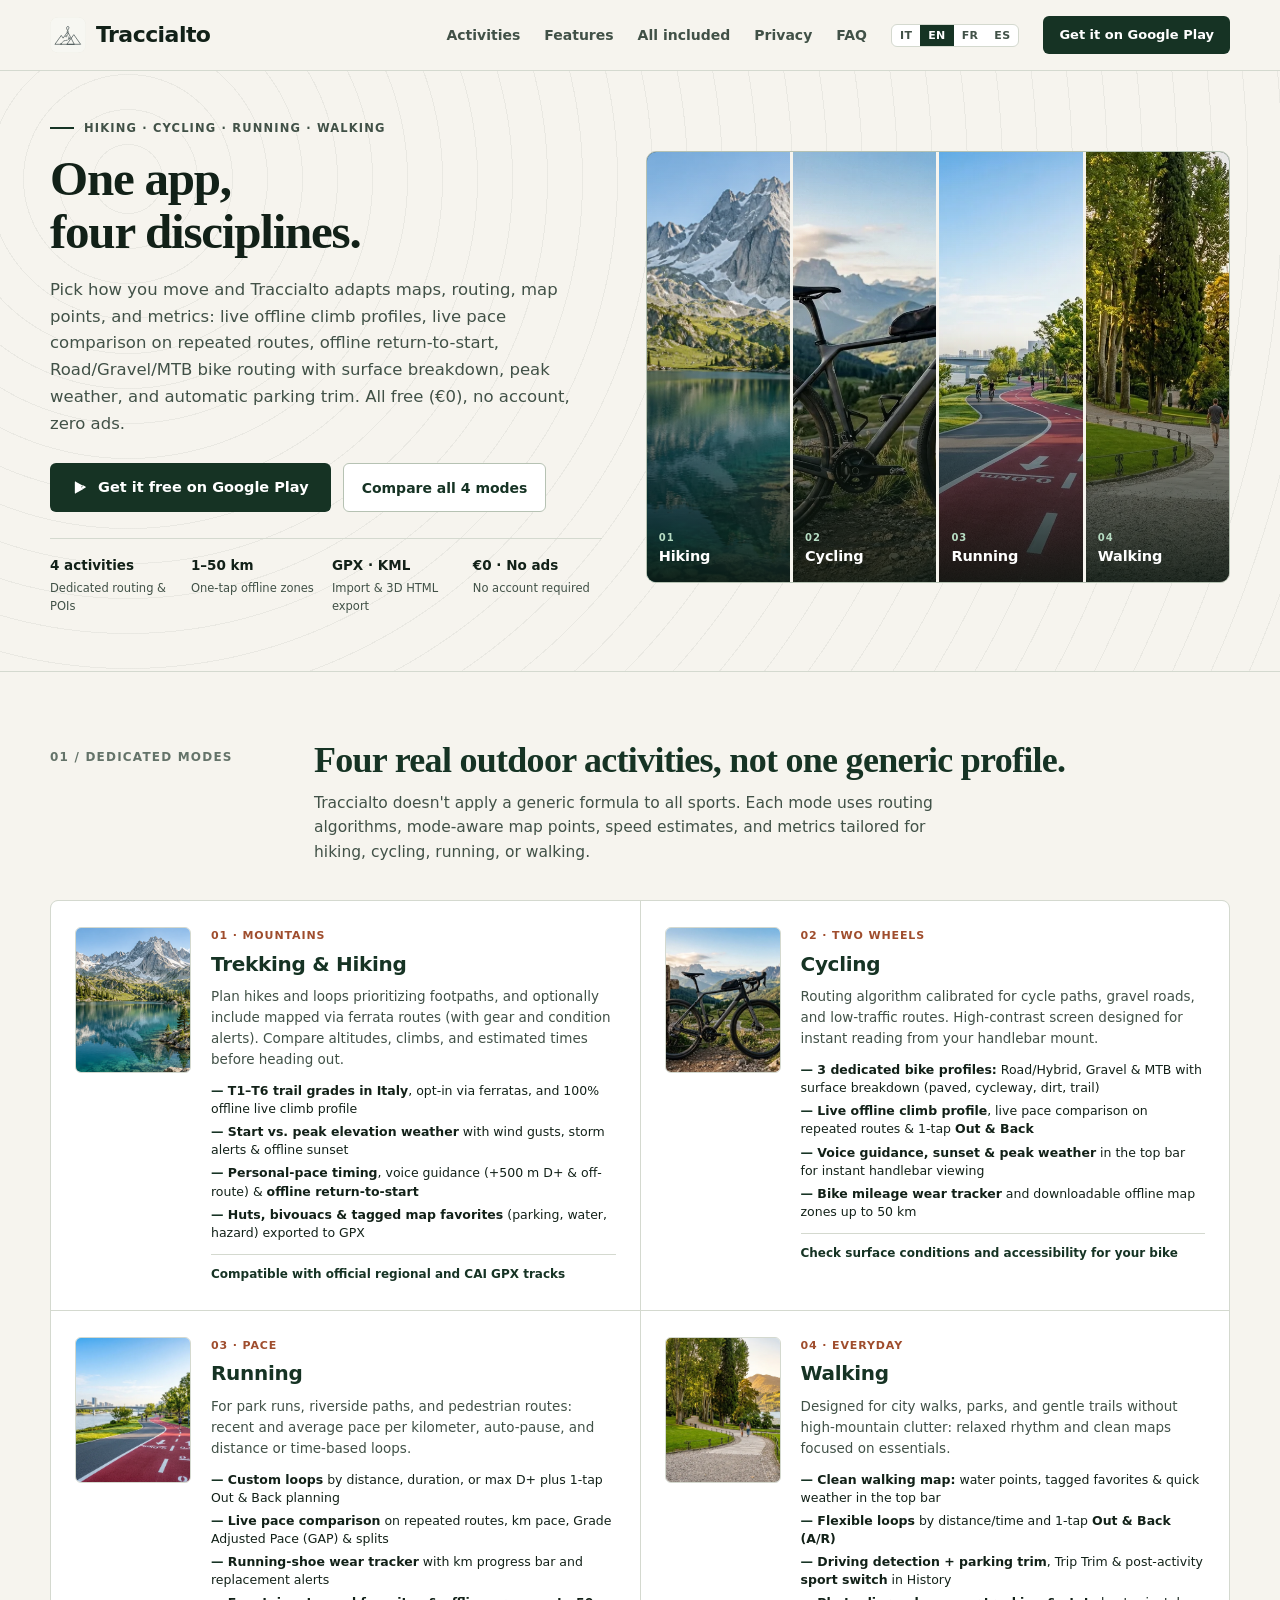
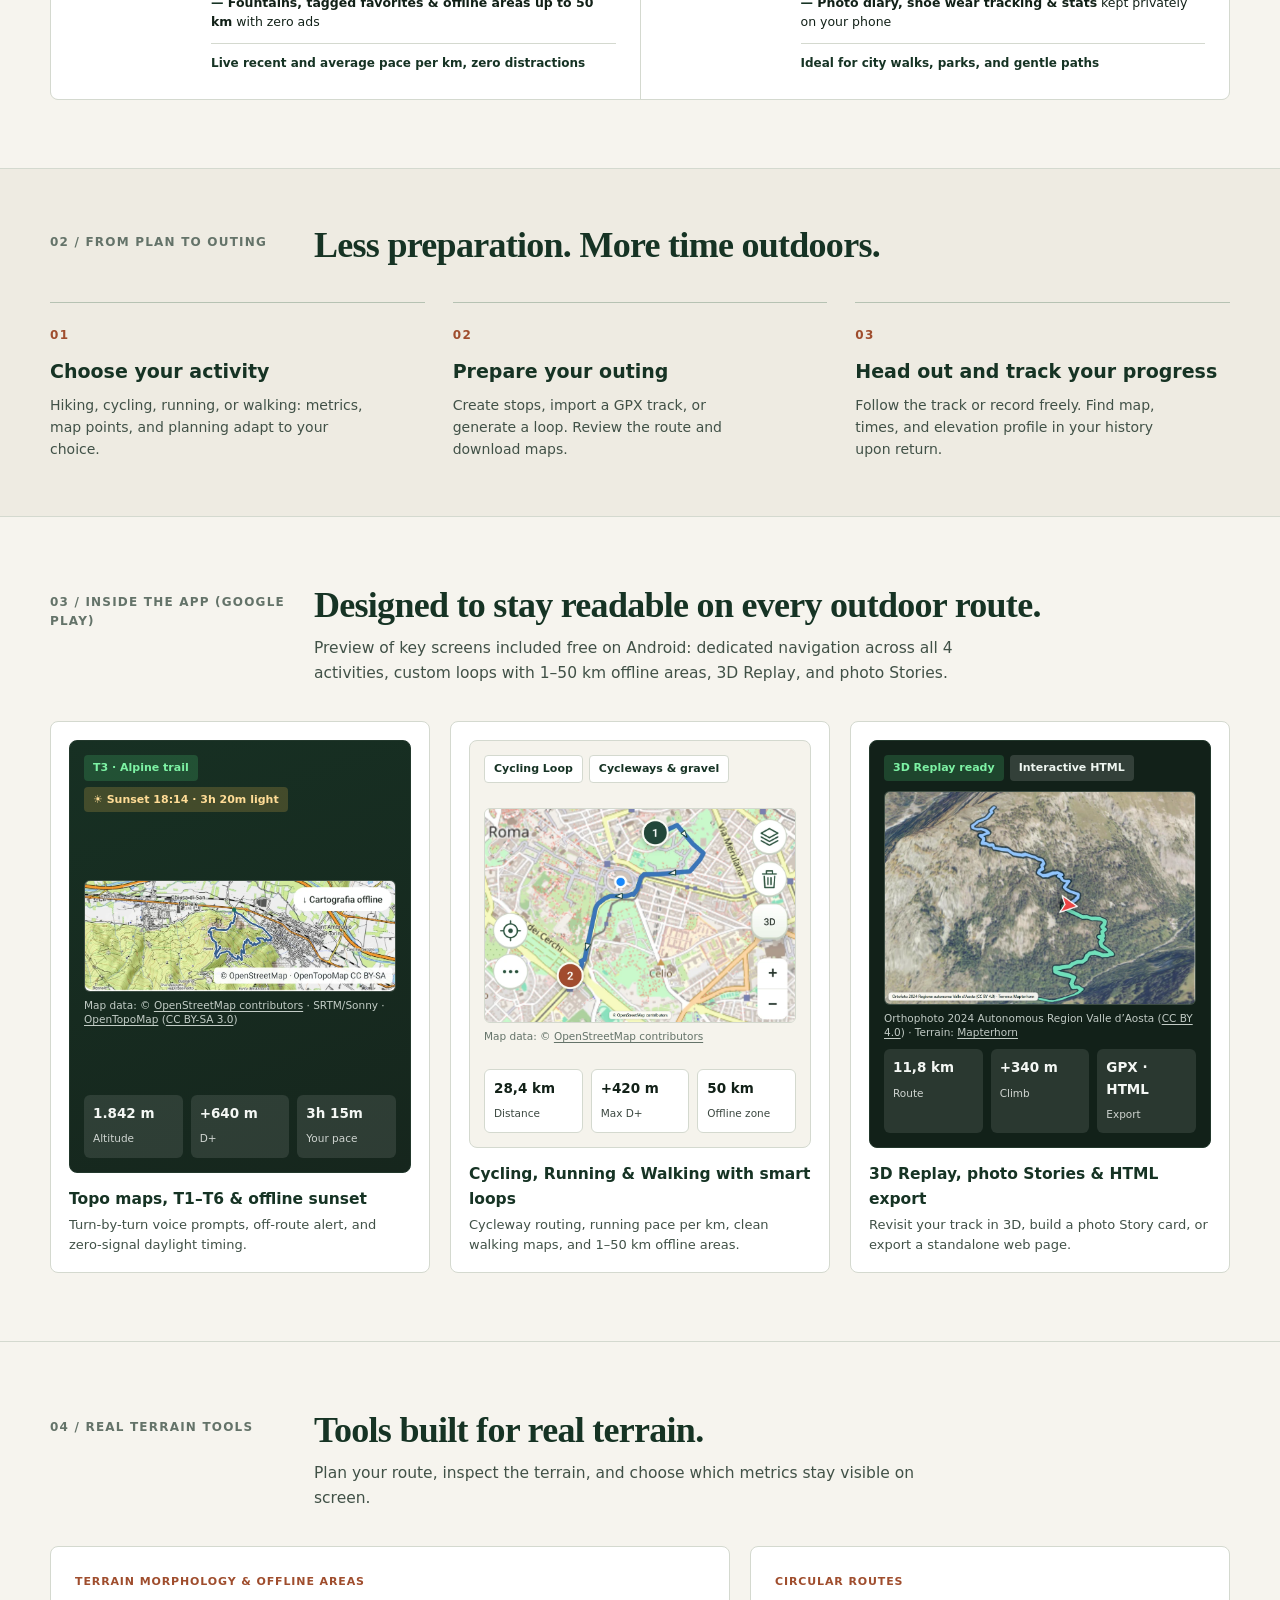
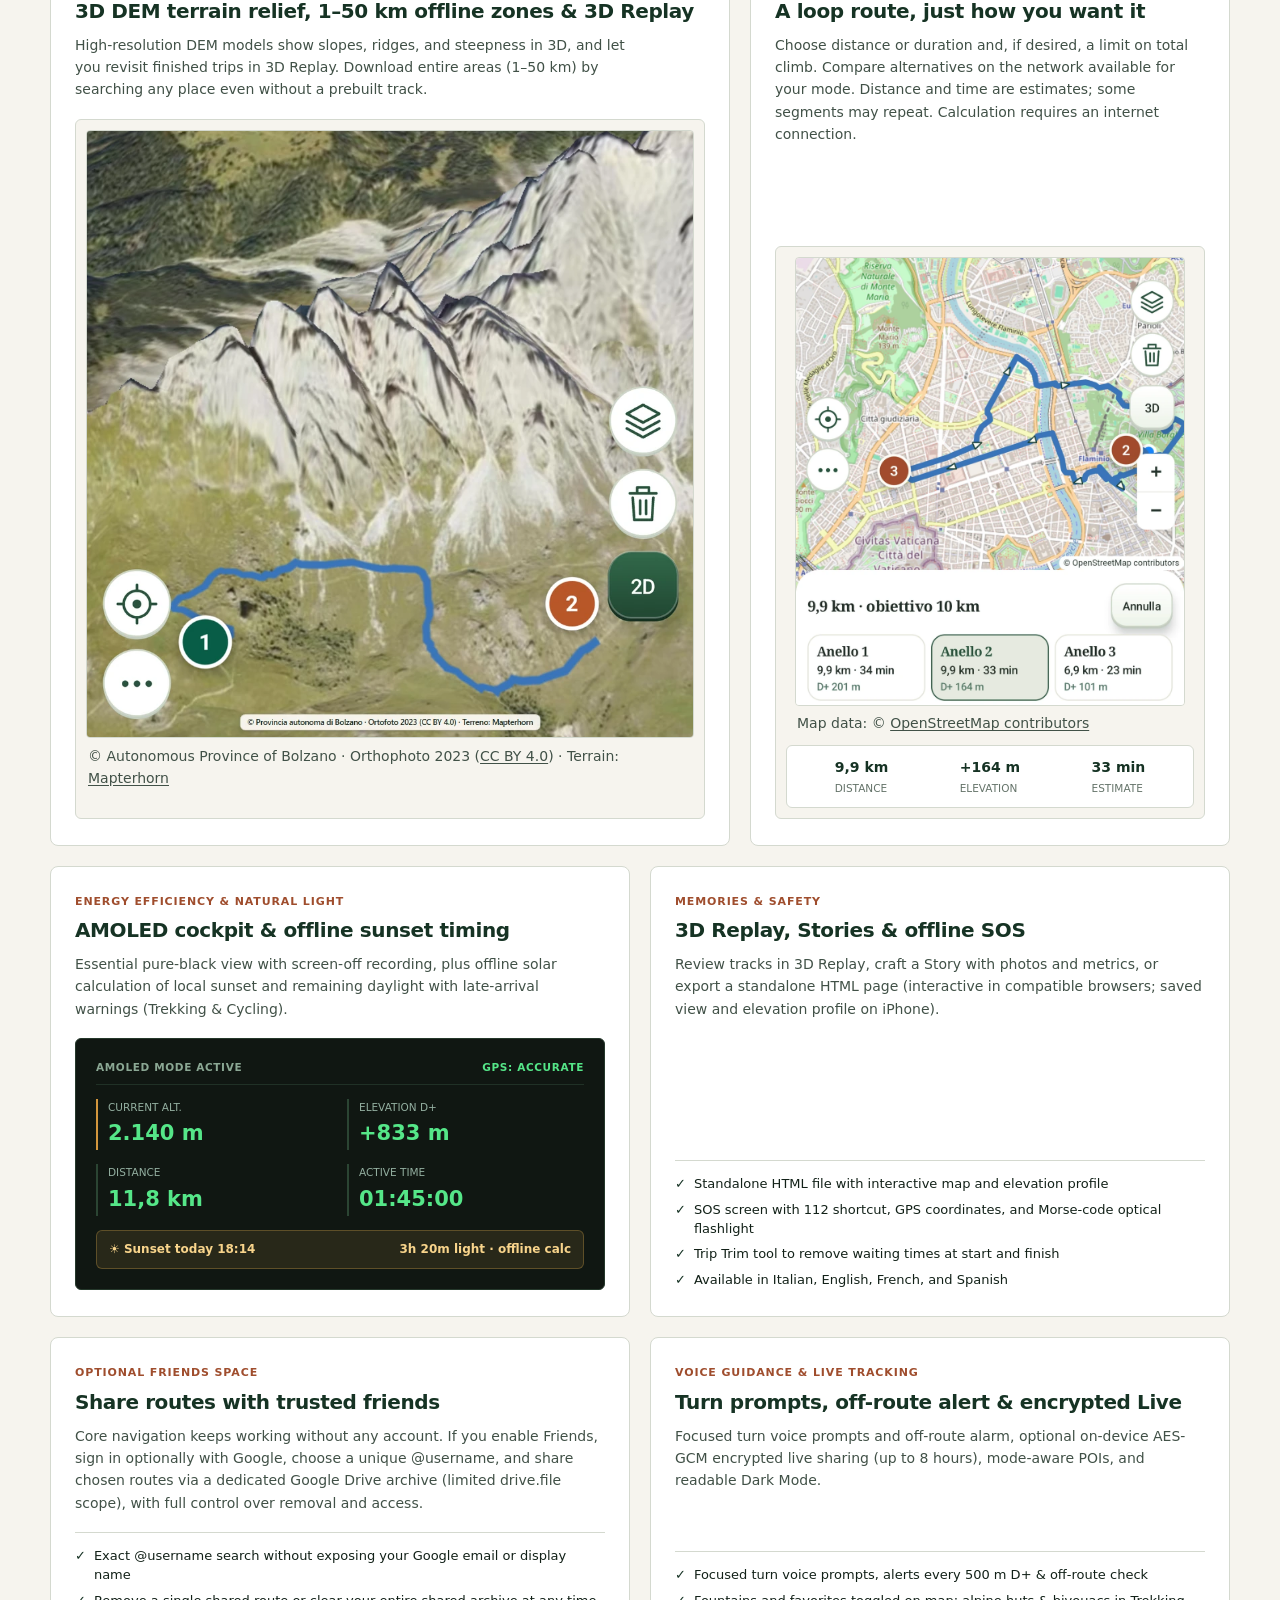
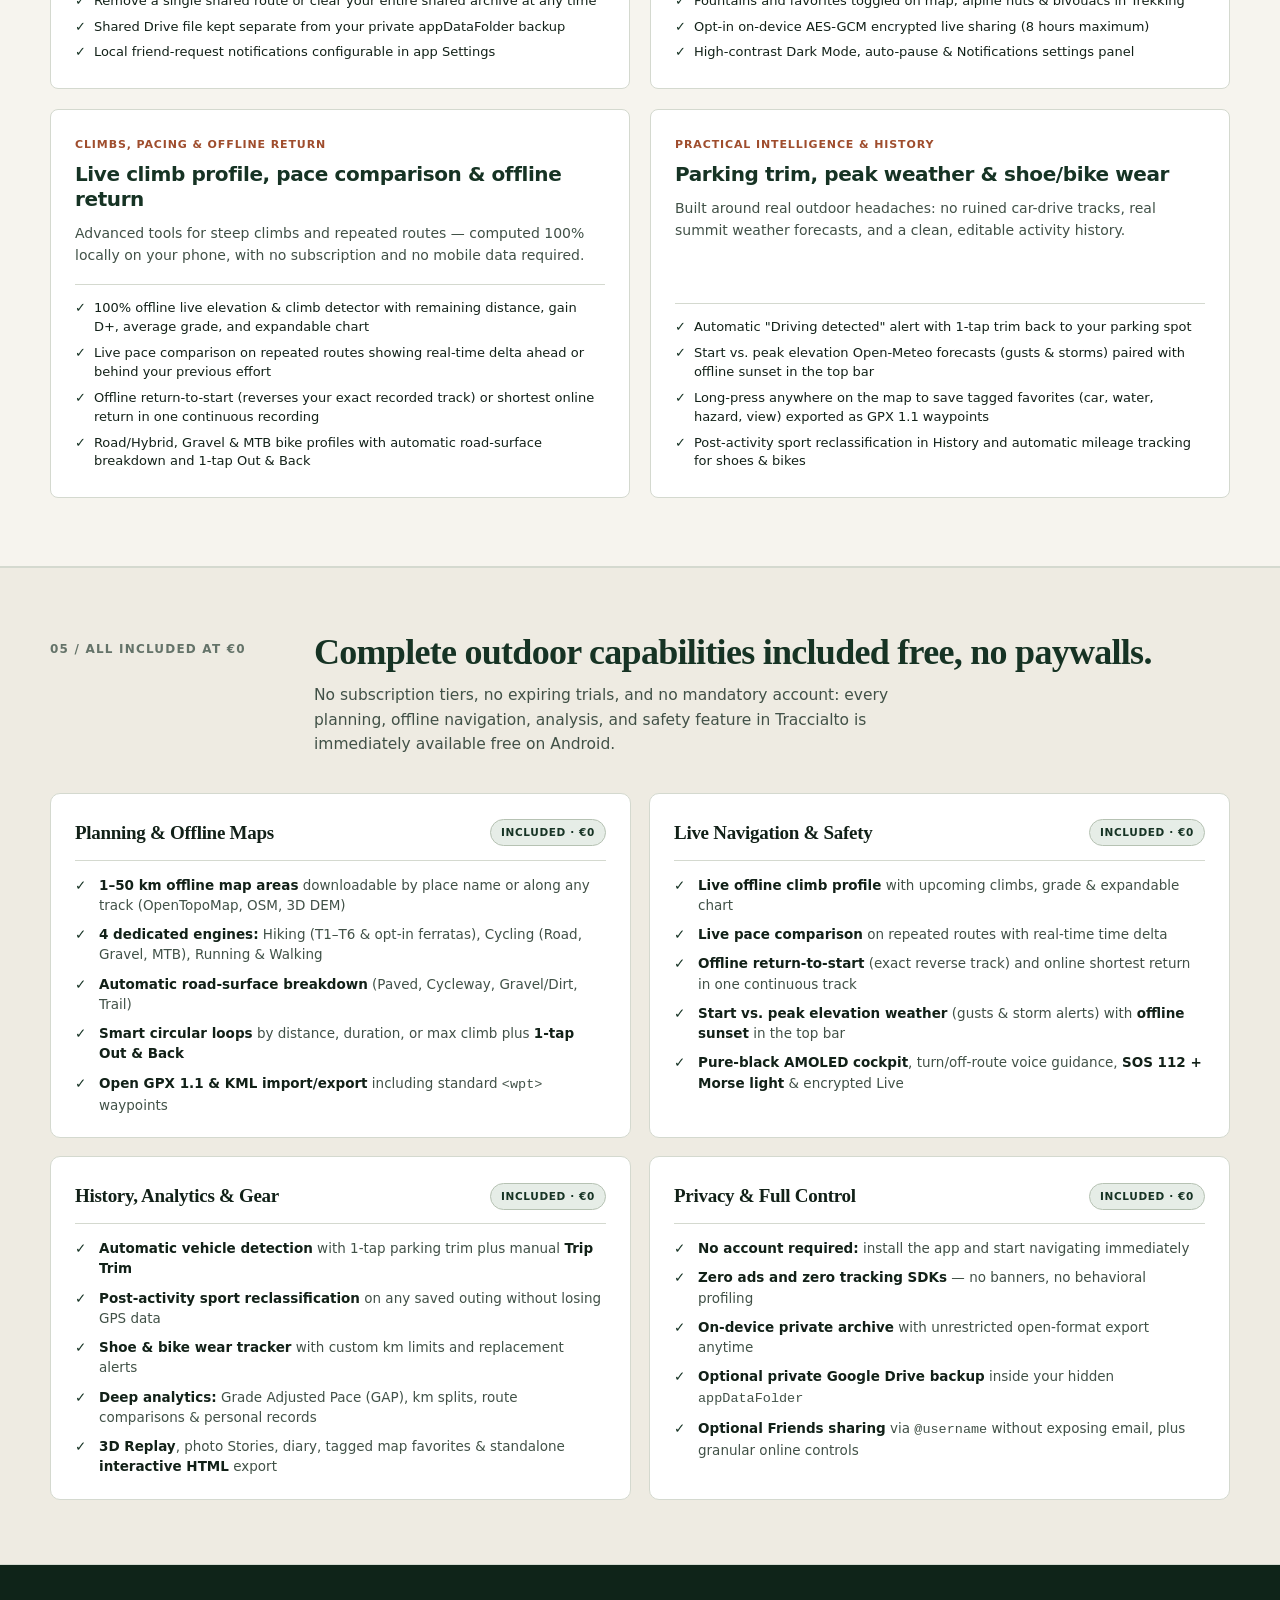
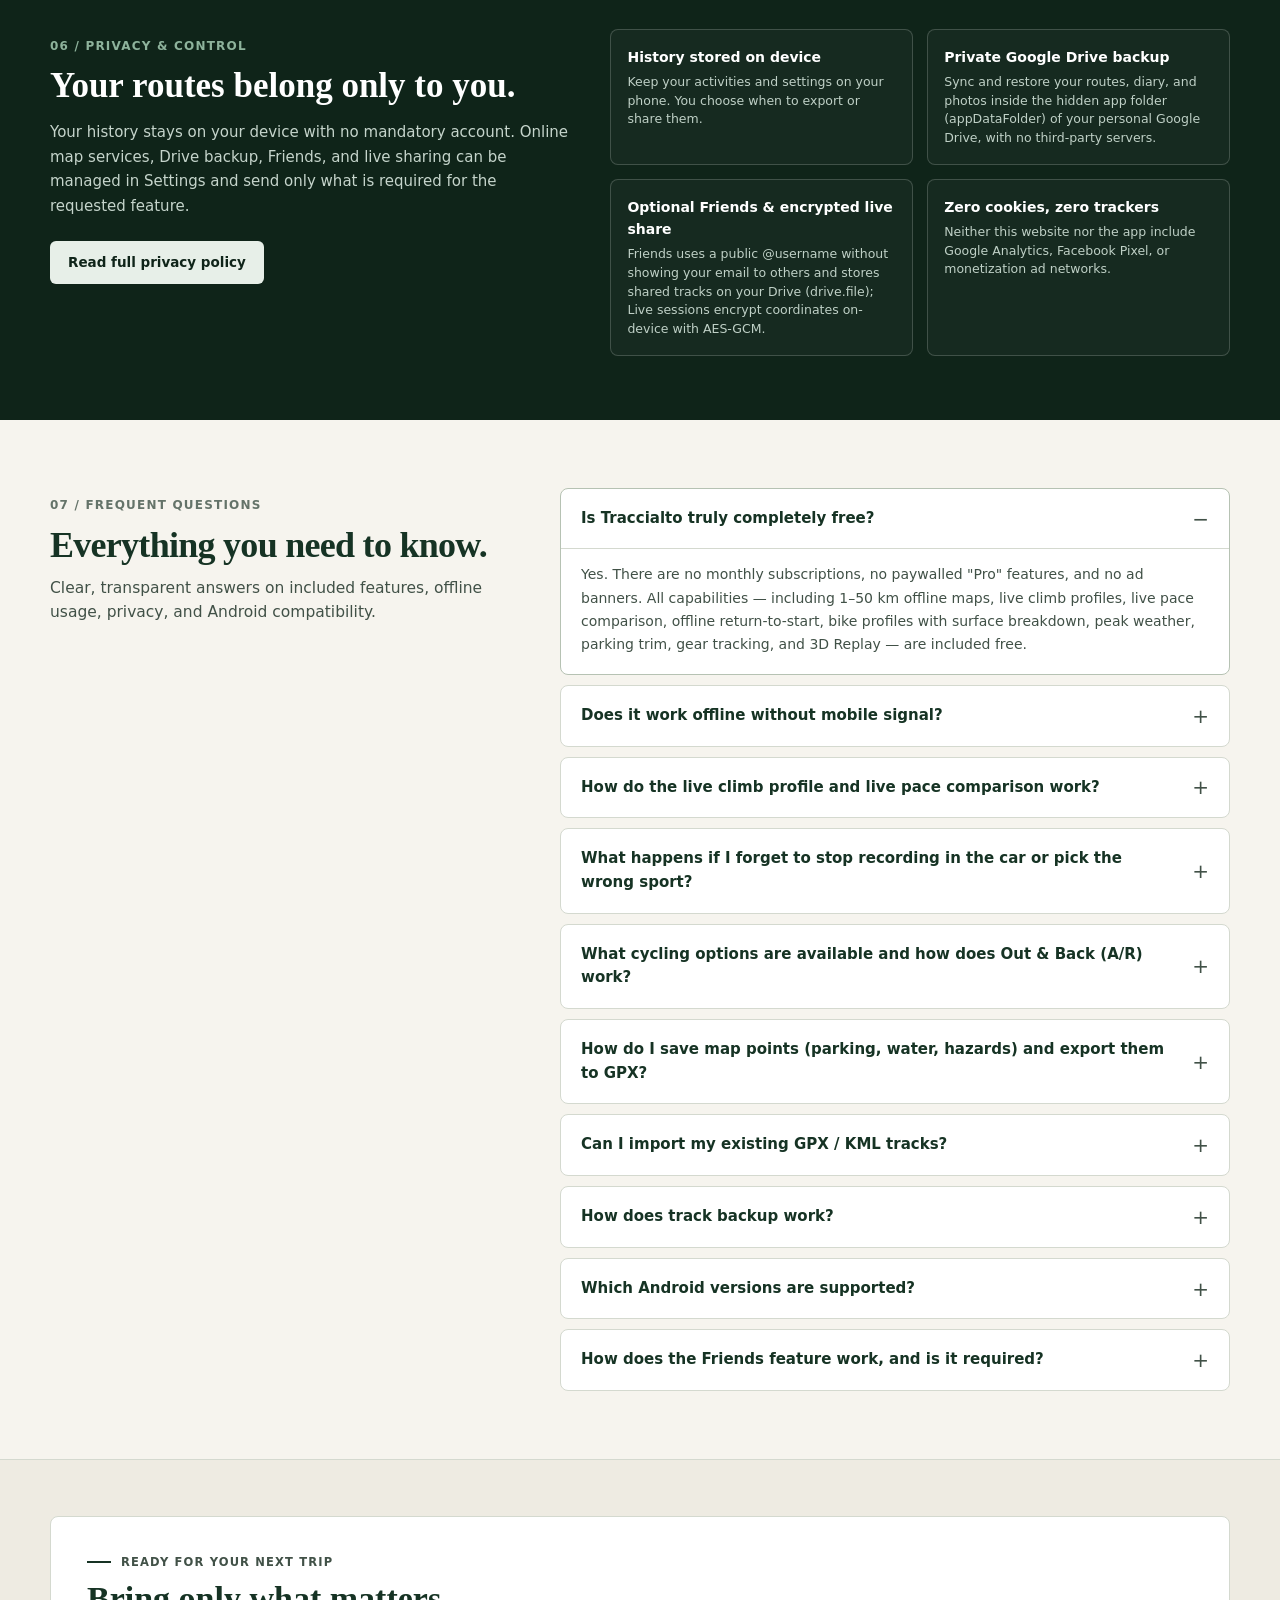
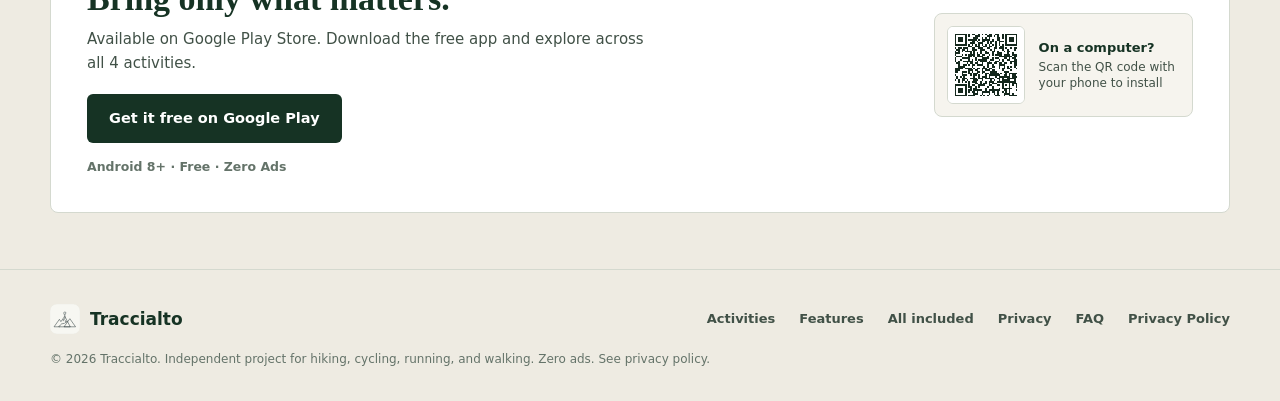
==== commit adad5cfc: "Aggiorna logo autentico, favicon, screenshot 3D e privacy policy" ====
--- a/index.html
+++ b/index.html
@@ -4,26 +4,49 @@
   <meta charset="utf-8">
   <meta name="viewport" content="width=device-width, initial-scale=1">
   <meta name="google-site-verification" content="BfbeYNDp83NUWxOzFHLvJebqmk2m0J8CgKDSDbuyk70" />
-  <title>Traccialto — Trekking, Bicicletta, Corsa e Camminata Offline</title>
-  <meta name="description" content="Un’app sola per camminare, correre, pedalare e andare in montagna offline: mappe e metriche per ogni attività, vie ferrate opt-in, zone 1–50 km, GPX/KML, tramonto offline e Replay 3D. Gratis e senza pubblicità.">
+  <title>Traccialto — Trekking, Bicicletta, Corsa e Camminata Offline Gratis</title>
+  <meta name="description" content="App GPS outdoor gratuita per Android (senza abbonamenti né account) per trekking, bicicletta (Strada, Gravel, MTB), corsa e camminata offline: profilo salite live offline, confronto passo live, ritorno su traccia offline, ritaglio automatico al parcheggio, meteo partenza vs vetta, mappe 1–50 km, 3D DEM, GPX/KML e usura scarpe/bici.">
   <meta name="theme-color" content="#163324">
   <link rel="canonical" href="https://traccialto.github.io/">
   <meta property="og:type" content="website">
   <meta property="og:url" content="https://traccialto.github.io/">
-  <meta property="og:title" content="Traccialto — Trekking, Bici, Corsa e Camminata Offline">
-  <meta property="og:description" content="Un’app sola per camminare, correre, pedalare e andare in montagna con mappe 1–50 km offline, rilievi 3D DEM, vie ferrate opt-in e zero pubblicità.">
+  <meta property="og:title" content="Traccialto — Trekking, Bici, Corsa e Camminata Offline · Tutto incluso a 0 €">
+  <meta property="og:description" content="Navigazione outdoor completa gratis senza abbonamenti: profilo salite live offline, confronto passo live, ritorno su traccia offline, profili bici Strada/Gravel/MTB con fondo stradale, meteo in vetta, ritaglio al parcheggio, mappe 1–50 km e Replay 3D.">
   <meta property="og:image" content="https://traccialto.github.io/assets/feature_graphic_1024x500.png">
   <link rel="icon" href="assets/logo.svg" type="image/svg+xml">
-  <link rel="stylesheet" href="landing.css?v=6">
+  <link rel="stylesheet" href="landing.css?v=7">
   <script type="application/ld+json">
   {
     "@context": "https://schema.org",
     "@type": "MobileApplication",
     "name": "Traccialto",
+    "alternateName": "Traccialto Outdoor GPS",
     "operatingSystem": "Android 8.0+",
     "applicationCategory": "NavigationApplication",
+    "applicationSubCategory": "Outdoor GPS Navigation, Hiking, Cycling, Running and Walking",
+    "inLanguage": ["it", "en", "fr", "es"],
+    "isAccessibleForFree": true,
     "url": "https://traccialto.github.io/",
     "downloadUrl": "https://play.google.com/store/apps/details?id=it.lanzonavigator.app",
+    "description": "Applicazione Android gratuita, senza abbonamenti, senza pubblicità e senza account obbligatorio per trekking, bicicletta (Strada, Gravel, MTB), corsa e camminata. Include navigazione e mappe offline 1–50 km, profilo altimetrico live delle salite offline, confronto passo live sui percorsi ripetuti, ritorno su traccia offline, rilevamento automatico guida in auto con taglio al parcheggio, meteo partenza vs quota massima con raffiche e temporali, ripartizione fondo stradale, A/R in un tocco, preferiti con tag esportati in GPX 1.1, riclassificazione disciplina nello storico, contatore usura scarpe e bici, Replay 3D e backup privato opzionale su Google Drive.",
+    "featureList": [
+      "Quattro discipline dedicate: Trekking, Bicicletta, Corsa e Camminata con motori, POI e metriche su misura",
+      "Completamente gratuita (0 EUR), senza abbonamenti, senza paywall, senza pubblicità e senza account obbligatorio",
+      "Mappe topografiche e zone scaricabili offline da 1 a 50 km anche senza traccia precaricata",
+      "Rilievi 3D DEM ad alta risoluzione e Replay 3D con esportazione Storie e pagina HTML interattiva",
+      "Profilo altimetrico live delle salite 100% offline con pendenza, dislivello residuo e grafico espandibile",
+      "Confronto passo live sui percorsi ripetuti con distacco in tempo reale rispetto alle uscite precedenti",
+      "Ritorno su traccia offline (inversione esatta della traccia registrata) e rientro rapido online su registrazione continua",
+      "Rilevamento automatico di velocità da veicolo (Sembri in auto) con ritaglio istantaneo della traccia al parcheggio",
+      "Profili bici selezionabili Strada/Ibrida, Gravel e MTB con stima automatica del fondo stradale (Asfalto, Ciclabile, Sterrato, Sentiero)",
+      "Pianificazione tappe, anelli automatici per distanza/durata/D+ e tasto rapido Andata e Ritorno (A/R)",
+      "Meteo partenza vs quota massima (vetta) con temperatura, raffiche di vento e allerta temporali integrato con il tramonto offline",
+      "Pressione prolungata sulla mappa per salvare luoghi preferiti con tag (Parcheggio, Acqua, Pericolo, Panorama, Rifugio) esportati come waypoint GPX 1.1",
+      "Cambio disciplina a posteriori nello storico senza perdere la traccia GPS e contatore automatico usura km per scarpe e biciclette",
+      "Sentieri classificati T1–T6 in Italia, vie ferrate opt-in con avvisi di sicurezza e stima tempi sul passo reale",
+      "Importazione ed esportazione aperta GPX 1.1 e KML, modalità risparmio AMOLED, SOS 112 con torcia Morse, condivisione live cifrata AES-GCM",
+      "Backup privato opzionale su Google Drive personale (appDataFolder) e sezione Amici facoltativa tramite @username"
+    ],
     "offers": {
       "@type": "Offer",
       "price": "0",
@@ -31,6 +54,62 @@
     }
   }
   </script>
+  <script type="application/ld+json">
+  {
+    "@context": "https://schema.org",
+    "@type": "FAQPage",
+    "mainEntity": [
+      {
+        "@type": "Question",
+        "name": "Traccialto è davvero completamente gratuita senza abbonamenti?",
+        "acceptedAnswer": {
+          "@type": "Answer",
+          "text": "Sì. Tutte le funzioni — incluse mappe offline 1–50 km, profilo altimetrico live delle salite, confronto passo live, ritorno su traccia offline, profili bici Strada/Gravel/MTB con fondo stradale, meteo in vetta, ritaglio al parcheggio, usura attrezzatura e Replay 3D — sono incluse a 0 euro senza abbonamenti, senza paywall e senza pubblicità."
+        }
+      },
+      {
+        "@type": "Question",
+        "name": "Funziona anche offline dove non c'è campo telefonico?",
+        "acceptedAnswer": {
+          "@type": "Answer",
+          "text": "Sì. Puoi registrare con il GPS, seguire tracce salvate, consultare il profilo altimetrico live delle salite, il confronto passo live, il tramonto locale e avviare il ritorno su traccia registrata completamente offline, dopo aver scaricato la zona cartografica (1–50 km)."
+        }
+      },
+      {
+        "@type": "Question",
+        "name": "Come funzionano il profilo altimetrico live delle salite e il confronto passo live?",
+        "acceptedAnswer": {
+          "@type": "Answer",
+          "text": "Seguendo un percorso salvato o importato con quote altimetriche, Traccialto rileva automaticamente le salite lungo la traccia e mostra distanza residua, dislivello mancante, pendenza media e grafico colorato espandibile 100% offline. Se ripercorri un itinerario già registrato con la stessa disciplina, il confronto passo live mostra dal vivo il distacco temporale rispetto all'uscita precedente."
+        }
+      },
+      {
+        "@type": "Question",
+        "name": "Cosa succede se dimentico di fermare la registrazione in auto o seleziono la disciplina sbagliata?",
+        "acceptedAnswer": {
+          "@type": "Answer",
+          "text": "Se rileva una velocità sostenuta da veicolo, Traccialto avvisa subito e permette di fermare e tagliare automaticamente la traccia all'ultimo istante di andatura normale al parcheggio. Inoltre nello Storico puoi cambiare la disciplina di qualsiasi uscita già salvata in un tocco (Trekking, Bicicletta, Corsa, Camminata) e gestire l'usura in km di scarpe e biciclette."
+        }
+      },
+      {
+        "@type": "Question",
+        "name": "Come si salvano punti utili sulla mappa e come vengono esportati in GPX?",
+        "acceptedAnswer": {
+          "@type": "Answer",
+          "text": "Tenendo premuto un punto qualsiasi sulla mappa puoi salvarlo nei preferiti scegliendo un tag (Parcheggio, Acqua, Pericolo, Panorama, Rifugio o Preferito). Se hai una registrazione attiva, il punto viene salvato anche nello Storico ed esportato come waypoint standard (<wpt>) nei file GPX 1.1."
+        }
+      },
+      {
+        "@type": "Question",
+        "name": "Quali profili bici e dati sul fondo stradale offre Traccialto?",
+        "acceptedAnswer": {
+          "@type": "Answer",
+          "text": "In modalità Bicicletta puoi scegliere tra Strada/Ibrida, Gravel e MTB per adattare il routing a ciclovie, asfalto, strade bianche o sentieri. Per i percorsi pianificati l'app mostra automaticamente la ripartizione stimata del fondo (Asfalto, Ciclabile, Sterrato, Sentiero) e permette di creare un'Andata e Ritorno (A/R) con un solo tocco."
+        }
+      }
+    ]
+  }
+  </script>
 </head>
 <body class="landing">
 
@@ -46,6 +125,9 @@
     <nav class="nav-links" aria-label="Menu principale" data-i18n-aria="navAria">
       <a href="#attivita" data-i18n="navActivities">Modalità</a>
       <a href="#funzioni" data-i18n="navFeatures">Funzioni</a>
+      <a href="#scheda-completa" data-i18n="navIncluded">Tutto incluso</a>
+      <!-- WATCH_SECTION_HIDDEN: rimuovere hidden e data-watch-preview="true" dopo i test fisici -->
+      <a href="#orologi" data-i18n="navWatches" hidden data-watch-preview="true">Orologi</a>
       <a href="#privacy" data-i18n="navPrivacy">Privacy</a>
       <a href="#domande" data-i18n="navFaq">Domande</a>
       <div class="site-lang-pill" role="group" aria-label="Lingua" data-i18n-aria="langAria">
@@ -74,7 +156,7 @@
         <h1 data-i18n-html="heroTitle">Un’unica app,<br>quattro discipline.</h1>
 
         <p class="hero-lead" data-i18n="heroLead">
-          Scegli come ti muovi e Traccialto adatta mappa, routing, punti utili e metriche: sentieri T1–T6 e ferrate in quota, ciclovie in bici, passo al km di corsa o passeggiate essenziali. Zone offline 1–50 km e GPX/KML liberi, senza account né pubblicità.
+          Scegli come ti muovi e Traccialto adatta mappa, routing, punti utili e metriche: profilo salite live offline, confronto passo live sui percorsi ripetuti, ritorno su traccia offline, bici Strada/Gravel/MTB con fondo stradale, meteo in vetta e ritaglio automatico al parcheggio. Tutto incluso a 0 €, senza account né pubblicità.
         </p>
 
         <div class="hero-buttons">
@@ -178,10 +260,10 @@
               Prepara escursioni e anelli privilegiando i sentieri, includendo su richiesta le vie ferrate mappate (con avviso su attrezzatura e condizioni). Confronta quote, salita e durata stimata prima di partire.
             </p>
             <ul class="disc-bullets">
-              <li data-i18n-html="trekF1"><strong>Difficoltà T1–T6 in Italia</strong> dove presenti nei dati; i tratti non classificati restano indicati</li>
-              <li data-i18n-html="trekF2"><strong>Tempi sul tuo passo reale</strong> calibrati su pendenza DEM, T1–T6 e storico</li>
-              <li data-i18n-html="trekF3"><strong>Voce svolta, fuori rotta e +500 m D+</strong> più orario del tramonto calcolato offline</li>
-              <li data-i18n-html="trekF4"><strong>Bussola orientata</strong> sulla cartografia topografica con rifugi e bivacchi</li>
+              <li data-i18n-html="trekF1"><strong>Difficoltà T1–T6 in Italia</strong>, vie ferrate opt-in e profilo salite live 100% offline</li>
+              <li data-i18n-html="trekF2"><strong>Meteo partenza vs quota massima (vetta)</strong> con raffiche, temporali e tramonto offline</li>
+              <li data-i18n-html="trekF3"><strong>Tempi sul tuo passo reale</strong>, guida vocale (+500 m D+ e fuori rotta) e <strong>Ritorno su traccia offline</strong></li>
+              <li data-i18n-html="trekF4"><strong>Rifugi, bivacchi e punti preferiti con tag</strong> (parcheggio, acqua, pericolo) salvati nel GPX</li>
             </ul>
             <div class="disc-note" data-i18n="trekPill">Compatibile con tracce GPX ufficiali CAI e regionali</div>
           </div>
@@ -199,10 +281,10 @@
               Algoritmo di routing calibrato per ciclovie, strade bianche e viabilità a basso scorrimento. Schermata ad alto contrasto concepita per essere letta all’istante dal supporto da manubrio.
             </p>
             <ul class="disc-bullets">
-              <li data-i18n-html="bikeF1"><strong>Routing ciclistico dedicato</strong> con priorità a piste ciclabili e sterrati compatti</li>
-              <li data-i18n-html="bikeF2"><strong>Guida vocale svolte &amp; fuori rotta</strong> e orario del tramonto visibile dal vivo</li>
-              <li data-i18n-html="bikeF3"><strong>Distanza, velocità e quota</strong> ad alto contrasto sul supporto da manubrio</li>
-              <li data-i18n-html="bikeF4"><strong>Registrazione continua</strong> e zone scaricabili offline fino a 50 km</li>
+              <li data-i18n-html="bikeF1"><strong>3 profili bici dedicati:</strong> Strada/Ibrida, Gravel e MTB con stima del fondo (asfalto, ciclabile, sterrato, sentiero)</li>
+              <li data-i18n-html="bikeF2"><strong>Profilo salite live offline</strong>, confronto passo live sui percorsi ripetuti e tasto rapido <strong>A/R</strong></li>
+              <li data-i18n-html="bikeF3"><strong>Guida vocale, tramonto e meteo in quota</strong> in alto, leggibili dal supporto da manubrio</li>
+              <li data-i18n-html="bikeF4"><strong>Contatore usura biciclette</strong> e zone cartografiche offline scaricabili fino a 50 km</li>
             </ul>
             <div class="disc-note" data-i18n="bikePill">Verifica fondo e accessibilità per la tua bicicletta</div>
           </div>
@@ -220,10 +302,10 @@
               Per uscite nei parchi, lungo i fiumi e sulle vie pedonali: passo recente e medio al chilometro, pausa automatica e anelli su distanza o durata.
             </p>
             <ul class="disc-bullets">
-              <li data-i18n-html="runF1"><strong>Anelli personalizzabili</strong> per distanza o durata, con limite D+ facoltativo</li>
-              <li data-i18n-html="runF2"><strong>Istruzioni vocali essenziali</strong> solo sulle svolte effettive, passo al km e pausa auto</li>
-              <li data-i18n-html="runF3"><strong>Fontane e punti preferiti</strong> selezionabili sulla mappa di corsa</li>
-              <li data-i18n-html="runF4"><strong>Zone offline fino a 50 km:</strong> scarica prima l’area che ti serve</li>
+              <li data-i18n-html="runF1"><strong>Anelli personalizzabili</strong> per distanza, durata o D+ e andata e ritorno (A/R) in 1 tocco</li>
+              <li data-i18n-html="runF2"><strong>Confronto passo live</strong> sui percorsi ripetuti, passo al km, GAP (passo in piano) e split automatici</li>
+              <li data-i18n-html="runF3"><strong>Contatore usura scarpe da corsa</strong> con barra km e avviso di sostituzione</li>
+              <li data-i18n-html="runF4"><strong>Fontane, preferiti con tag e zone offline fino a 50 km</strong> senza pubblicità</li>
             </ul>
             <div class="disc-note" data-i18n="runPill">Passo recente e medio al km in tempo reale, zero distrazioni</div>
           </div>
@@ -241,10 +323,10 @@
               Pensata per passeggiate urbane, parchi e sentieri dolci senza la complessità dell’alta quota: ritmo leggero e mappa ripulita dagli elementi non pertinenti.
             </p>
             <ul class="disc-bullets">
-              <li data-i18n-html="walkF1"><strong>Mappa essenziale per passeggiare:</strong> mostra punti acqua e i tuoi punti preferiti</li>
-              <li data-i18n-html="walkF2"><strong>Anelli flessibili</strong> per distanza o tempo disponibile fuori porta</li>
-              <li data-i18n-html="walkF3"><strong>Funzione Trip Trim</strong> per ripulire code o soste accidentali a fine uscita</li>
-              <li data-i18n-html="walkF4"><strong>Diario con foto e statistiche</strong> sempre nel tuo archivio locale</li>
+              <li data-i18n-html="walkF1"><strong>Mappa essenziale per passeggiare:</strong> punti acqua, preferiti con tag e meteo rapido in alto</li>
+              <li data-i18n-html="walkF2"><strong>Anelli flessibili</strong> per distanza/tempo e tasto rapido <strong>Andata e Ritorno (A/R)</strong></li>
+              <li data-i18n-html="walkF3"><strong>Rilevamento auto + taglio al parcheggio</strong>, Trip Trim e <strong>cambio attività</strong> a posteriori nello storico</li>
+              <li data-i18n-html="walkF4"><strong>Diario con foto, usura scarpe e statistiche</strong> nel tuo archivio privato sul telefono</li>
             </ul>
             <div class="disc-note" data-i18n="walkPill">Perfetta per passeggiate, parchi e cammini leggeri</div>
           </div>
@@ -498,15 +580,163 @@
             <li><span class="check-mark">✓</span><span data-i18n="feat6P4">Tema scuro ad alto contrasto, pausa auto e pannello Notifiche</span></li>
           </ul>
         </div>
+
+        <!-- Feature 7: Profilo Salite Live, Confronto Passo & Ritorno su Traccia (Col 6) -->
+        <div class="feature-card col-6">
+          <div class="feature-tag-mini" data-i18n="feat7Tag">Salite, Ritmo &amp; Rientro Offline</div>
+          <h3 data-i18n="feat7Title">Profilo salite live, confronto passo &amp; ritorno offline</h3>
+          <p data-i18n="feat7Desc">
+            Strumenti avanzati per chi affronta salite lunghe o ripete i propri giri: tutto calcolato in locale sul dispositivo, senza abbonamenti né connessione mobile obbligatoria.
+          </p>
+          <ul class="feature-spec-list">
+            <li><span class="check-mark">✓</span><span data-i18n="feat7P1">Profilo altimetrico live 100% offline con salite imminenti, pendenza media, metri mancanti e grafico espandibile</span></li>
+            <li><span class="check-mark">✓</span><span data-i18n="feat7P2">Confronto passo live sui percorsi ripetuti: distacco istantaneo in anticipo o ritardo rispetto all’uscita precedente</span></li>
+            <li><span class="check-mark">✓</span><span data-i18n="feat7P3">Ritorno su traccia offline (inverte la traccia già registrata) o rientro breve online mantenendo un’unica registrazione</span></li>
+            <li><span class="check-mark">✓</span><span data-i18n="feat7P4">Profili bici Strada/Ibrida, Gravel e MTB con ripartizione del fondo e tasto rapido Andata e Ritorno (A/R)</span></li>
+          </ul>
+        </div>
+
+        <!-- Feature 8: Auto-parcheggio, Meteo Vetta, Tag Mappa & Attrezzatura (Col 6) -->
+        <div class="feature-card col-6">
+          <div class="feature-tag-mini" data-i18n="feat8Tag">Intelligenza Pratica &amp; Storico</div>
+          <h3 data-i18n="feat8Title">Taglio al parcheggio, meteo in vetta &amp; usura scarpe/bici</h3>
+          <p data-i18n="feat8Desc">
+            Pensata per risolvere i problemi reali delle uscite outdoor: niente tracce rovinate in auto, previsioni reali alla quota più alta e storico sempre ordinato e preciso.
+          </p>
+          <ul class="feature-spec-list">
+            <li><span class="check-mark">✓</span><span data-i18n="feat8P1">Avviso automatico “Sembri in auto” con ritaglio in 1 tocco all’ultimo istante al parcheggio</span></li>
+            <li><span class="check-mark">✓</span><span data-i18n="feat8P2">Meteo partenza vs quota massima (Open-Meteo) con raffiche di vento e temporali nel box in alto col tramonto</span></li>
+            <li><span class="check-mark">✓</span><span data-i18n="feat8P3">Pressione prolungata sulla mappa per salvare luoghi con tag (auto, acqua, pericolo, panorama) esportati in GPX 1.1</span></li>
+            <li><span class="check-mark">✓</span><span data-i18n="feat8P4">Cambio disciplina a posteriori nello storico e contatore automatico dei km su scarpe e biciclette</span></li>
+          </ul>
+        </div>
       </div>
     </div>
   </section>
 
-  <!-- Sezione 05: Privacy -->
+  <!-- Sezione 05: Scheda completa "Tutto incluso a 0 €" (Chiarezza per utenti e motori di ricerca AI) -->
+  <section class="included-band" id="scheda-completa" aria-labelledby="included-title">
+    <div class="wrap">
+      <div class="section-head">
+        <div class="section-num" data-i18n="incNum">05 / TUTTO INCLUSO A 0 €</div>
+        <div>
+          <h2 class="section-title" id="included-title" data-i18n="incTitle">Funzioni complete incluse gratis, senza piani a pagamento.</h2>
+          <p class="section-sub" data-i18n="incDesc">
+            Nessun paywall, nessuna prova a scadenza e nessun account obbligatorio: ogni strumento di pianificazione, navigazione offline, analisi e sicurezza di Traccialto è subito disponibile gratuitamente sul tuo dispositivo Android.
+          </p>
+        </div>
+      </div>
+
+      <div class="included-grid">
+        <article class="included-col">
+          <div class="included-col-head">
+            <h3 data-i18n="incC1Title">Pianificazione &amp; Cartografia</h3>
+            <span class="included-badge" data-i18n="incFreeBadge">Incluso · 0 €</span>
+          </div>
+          <ul class="included-list">
+            <li><span class="check-mark">✓</span><span data-i18n-html="incC1I1"><strong>Zone offline da 1 a 50 km</strong> scaricabili per località o lungo la traccia (OpenTopoMap, OpenStreetMap, rilievi 3D DEM)</span></li>
+            <li><span class="check-mark">✓</span><span data-i18n-html="incC1I2"><strong>4 motori dedicati:</strong> Trekking (T1–T6 e ferrate opt-in), Bici (Strada/Ibrida, Gravel, MTB), Corsa e Camminata</span></li>
+            <li><span class="check-mark">✓</span><span data-i18n-html="incC1I3"><strong>Ripartizione fondo stradale</strong> stimata automaticamente (Asfalto, Ciclabile, Sterrato, Sentiero)</span></li>
+            <li><span class="check-mark">✓</span><span data-i18n-html="incC1I4"><strong>Anelli automatici</strong> su distanza, durata o dislivello massimo e <strong>tasto rapido A/R</strong> (Andata e Ritorno)</span></li>
+            <li><span class="check-mark">✓</span><span data-i18n-html="incC1I5"><strong>Importazione ed esportazione libera GPX 1.1 e KML</strong> inclusi waypoint <code>&lt;wpt&gt;</code></span></li>
+          </ul>
+        </article>
+
+        <article class="included-col">
+          <div class="included-col-head">
+            <h3 data-i18n="incC2Title">Navigazione &amp; Sicurezza Live</h3>
+            <span class="included-badge" data-i18n="incFreeBadge">Incluso · 0 €</span>
+          </div>
+          <ul class="included-list">
+            <li><span class="check-mark">✓</span><span data-i18n-html="incC2I1"><strong>Profilo altimetrico live delle salite</strong> 100% offline con pendenza e grafico espandibile</span></li>
+            <li><span class="check-mark">✓</span><span data-i18n-html="incC2I2"><strong>Confronto passo live</strong> sui percorsi ripetuti con distacco temporale in tempo reale</span></li>
+            <li><span class="check-mark">✓</span><span data-i18n-html="incC2I3"><strong>Ritorno su traccia offline</strong> (inversione esatta della traccia registrata) e rientro rapido online su traccia unica</span></li>
+            <li><span class="check-mark">✓</span><span data-i18n-html="incC2I4"><strong>Meteo partenza vs quota massima (vetta)</strong> con raffiche, temporali e <strong>tramonto offline</strong> nel box superiore</span></li>
+            <li><span class="check-mark">✓</span><span data-i18n-html="incC2I5"><strong>Display AMOLED nero</strong>, guida vocale svolte/fuori rotta, <strong>SOS 112 con torcia Morse</strong> e Live cifrato AES-GCM</span></li>
+          </ul>
+        </article>
+
+        <article class="included-col">
+          <div class="included-col-head">
+            <h3 data-i18n="incC3Title">Storico, Analisi &amp; Attrezzatura</h3>
+            <span class="included-badge" data-i18n="incFreeBadge">Incluso · 0 €</span>
+          </div>
+          <ul class="included-list">
+            <li><span class="check-mark">✓</span><span data-i18n-html="incC3I1"><strong>Rilevamento automatico “Sembri in auto”</strong> con taglio istantaneo al parcheggio e strumento <strong>Trip Trim</strong></span></li>
+            <li><span class="check-mark">✓</span><span data-i18n-html="incC3I2"><strong>Cambio disciplina a posteriori</strong> su qualsiasi uscita salvata senza perdere la traccia GPS</span></li>
+            <li><span class="check-mark">✓</span><span data-i18n-html="incC3I3"><strong>Contatore usura scarpe e biciclette</strong> con limite km personalizzabile e avvisi di sostituzione</span></li>
+            <li><span class="check-mark">✓</span><span data-i18n-html="incC3I4"><strong>Analisi avanzata:</strong> passo in piano (GAP), split al km, confronti tra uscite ripetute e primati personali</span></li>
+            <li><span class="check-mark">✓</span><span data-i18n-html="incC3I5"><strong>Replay 3D</strong>, Storie fotografiche, diario con foto, preferiti con tag sulla mappa ed export <strong>HTML interattivo</strong></span></li>
+          </ul>
+        </article>
+
+        <article class="included-col">
+          <div class="included-col-head">
+            <h3 data-i18n="incC4Title">Privacy &amp; Controllo Totale</h3>
+            <span class="included-badge" data-i18n="incFreeBadge">Incluso · 0 €</span>
+          </div>
+          <ul class="included-list">
+            <li><span class="check-mark">✓</span><span data-i18n-html="incC4I1"><strong>Funziona senza account:</strong> installi l’app e parti subito senza registrazione né profilo obbligatorio</span></li>
+            <li><span class="check-mark">✓</span><span data-i18n-html="incC4I2"><strong>Zero pubblicità e zero SDK di tracciamento</strong> (nessun banner, nessun profilo commerciale)</span></li>
+            <li><span class="check-mark">✓</span><span data-i18n-html="incC4I3"><strong>Archivio locale sul telefono</strong> con esportazione libera in qualsiasi momento in formati aperti</span></li>
+            <li><span class="check-mark">✓</span><span data-i18n-html="incC4I4"><strong>Backup privato opzionale su Google Drive</strong> nella cartella nascosta <code>appDataFolder</code></span></li>
+            <li><span class="check-mark">✓</span><span data-i18n-html="incC4I5"><strong>Sezione Amici facoltativa</strong> con <code>@username</code> senza esporre email e controllo granulare dei servizi online</span></li>
+          </ul>
+        </article>
+      </div>
+    </div>
+  </section>
+
+  <!-- WATCH_SECTION_HIDDEN: rimuovere hidden, aria-hidden="true" e data-watch-preview="true" (qui e nel link nav #orologi) dopo i test fisici su Wear OS e Garmin. Aggiornare anche JSON-LD e llms.txt al momento dell'attivazione. -->
+  <section class="section-block watch-ecosystem-section" id="orologi" hidden aria-hidden="true" data-watch-preview="true" aria-labelledby="watch-title">
+    <div class="wrap">
+      <div class="section-head">
+        <div class="section-num" data-i18n="watchNum">06 / OROLOGI WEAR OS &amp; GARMIN</div>
+        <div>
+          <h2 class="section-title" id="watch-title" data-i18n="watchTitle">Anche al polso: Wear OS e Garmin Connect IQ.</h2>
+          <p class="section-sub" data-i18n="watchDesc">
+            Esci con il telefono nello zaino oppure solo con l’orologio: radar vettoriale agli incroci, profilo salite sintetico, confronto passo live, avviso auto al parcheggio, bussola offline per fontane e rientro alla partenza, con sincronizzazione diretta nello Storico senza cloud di terze parti.
+          </p>
+        </div>
+      </div>
+
+      <div class="watch-ecosystem-grid">
+        <article class="watch-card">
+          <div class="watch-card-kicker" data-i18n="watchWearKicker">Wear OS · Companion &amp; Standalone</div>
+          <h3 data-i18n="watchWearTitle">App nativa Wear OS</h3>
+          <p data-i18n="watchWearDesc">
+            Progettata su sfondo nero OLED per leggibilità istantanea e autonomia reale: funziona sia sincronizzata col telefono sia in totale autonomia con GPS dell’orologio, battito al polso e sensori Bluetooth BLE (fascia cardio, potenza, cadenza).
+          </p>
+          <ul class="feature-spec-list">
+            <li><span class="check-mark">✓</span><span data-i18n="watchWearP1">Radar incroci a schermo intero con vibrazione prima delle svolte complesse</span></li>
+            <li><span class="check-mark">✓</span><span data-i18n="watchWearP2">Profilo salite sintetico e distacco passo live (▲/▼) nella riga battiti</span></li>
+            <li><span class="check-mark">✓</span><span data-i18n="watchWearP3">Avviso “Sembri in auto” al polso con Taglia e salva sia Companion che Standalone</span></li>
+            <li><span class="check-mark">✓</span><span data-i18n="watchWearP4">Bussola offline per fontane vicine e rientro alla partenza senza telefono</span></li>
+          </ul>
+        </article>
+
+        <article class="watch-card">
+          <div class="watch-card-kicker" data-i18n="watchGarminKicker">Garmin Connect IQ · Bridge BLE diretto</div>
+          <h3 data-i18n="watchGarminTitle">App nativa Garmin Connect IQ</h3>
+          <p data-i18n="watchGarminDesc">
+            Collegamento Bluetooth diretto con Traccialto su Android (zero cloud obbligatori): quadrante ottimizzato per display MIP e AMOLED, registrazione FIT nativa con sensori abbinati e importazione automatica nello Storico del telefono.
+          </p>
+          <ul class="feature-spec-list">
+            <li><span class="check-mark">✓</span><span data-i18n="watchGarminP1">Metriche adattate alla disciplina, radar incroci e deviazione fontane dal polso</span></li>
+            <li><span class="check-mark">✓</span><span data-i18n="watchGarminP2">Salite live e distacco passo in tempo reale in modalità Companion</span></li>
+            <li><span class="check-mark">✓</span><span data-i18n="watchGarminP3">Rilevamento auto al parcheggio con ritaglio automatico della traccia in importazione</span></li>
+            <li><span class="check-mark">✓</span><span data-i18n="watchGarminP4">Bussola offline per punti acqua e rientro alla partenza in modalità autonoma</span></li>
+          </ul>
+        </article>
+      </div>
+    </div>
+  </section>
+
+  <!-- Sezione 06: Privacy -->
   <section class="privacy-band" id="privacy">
     <div class="wrap privacy-grid">
       <div>
-        <div class="section-num" style="color:#8eb39c;" data-i18n="privNum">05 / PRIVACY E CONTROLLO</div>
+        <div class="section-num" style="color:#8eb39c;" data-i18n="privNum">06 / PRIVACY E CONTROLLO</div>
         <h2 data-i18n="privTitle">I tuoi percorsi appartengono solo a te.</h2>
         <p class="privacy-lead" data-i18n="privDesc">
           Lo storico rimane sul telefono, senza alcun account obbligatorio. Servizi cartografici online, backup Drive, Amici e condivisione live sono gestibili nelle impostazioni e inviano solo i dati necessari alla funzione richiesta.
@@ -539,10 +769,10 @@
   <section class="section-block" id="domande">
     <div class="wrap faq-container">
       <div>
-        <div class="section-num" data-i18n="faqNum">06 / DOMANDE FREQUENTI</div>
+        <div class="section-num" data-i18n="faqNum">07 / DOMANDE FREQUENTI</div>
         <h2 class="section-title" style="margin-top:10px;" data-i18n="faqTitle">Tutto quello che c’è da sapere.</h2>
         <p class="section-sub" data-i18n="faqDesc">
-          Risposte semplici e trasparenti su licenza, funzionamento offline, privacy e compatibilità con i tuoi dispositivi Android.
+          Risposte semplici e trasparenti su funzioni incluse, funzionamento offline, privacy e compatibilità con i tuoi dispositivi Android.
         </p>
       </div>
 
@@ -550,28 +780,56 @@
         <details class="faq-card" open>
           <summary data-i18n="q1">Traccialto è davvero completamente gratuita?</summary>
           <div class="faq-card-content" data-i18n="a1">
-            Sì. Non ci sono canoni mensili, non esistono funzioni 'pro' a pagamento e non ci sono banner pubblicitari. Traccialto nasce come progetto indipendente e artigianale dedicato a chi ama camminare, correre, pedalare e vivere la montagna con uno strumento pulito e trasparente.
+            Sì. Non ci sono canoni mensili, non esistono funzioni “pro” bloccate dietro paywall e non ci sono banner pubblicitari. Tutte le funzioni — comprese mappe offline 1–50 km, profilo salite live, confronto passo live, ritorno su traccia offline, profili bici con fondo stradale, meteo in vetta, ritaglio al parcheggio, usura attrezzatura e Replay 3D — sono incluse gratis.
           </div>
         </details>
 
         <details class="faq-card">
           <summary data-i18n="q2">Funziona anche offline dove non c’è campo telefonico?</summary>
           <div class="faq-card-content" data-i18n="a2">
-            Puoi registrare con il GPS e seguire una traccia salvata senza connessione. Scarica prima le mappe disponibili per il percorso e verifica che siano presenti. Ricerca dei luoghi, nuovi itinerari e contenuti non scaricati richiedono internet. La precisione GPS dipende dalle condizioni.
+            Sì. Puoi registrare con il GPS, seguire una traccia salvata, consultare il profilo altimetrico live delle salite, il confronto passo live, l’orario del tramonto e usare il ritorno su traccia percorsa completamente offline. Scarica prima la zona cartografica (1–50 km). Ricerca luoghi, calcolo di nuovi percorsi online e meteo aggiornato richiedono connessione.
+          </div>
+        </details>
+
+        <details class="faq-card">
+          <summary data-i18n="q7">Come funzionano il profilo salite live e il confronto passo live?</summary>
+          <div class="faq-card-content" data-i18n="a7">
+            Seguendo qualsiasi percorso salvato o importato con quote altimetriche, Traccialto rileva automaticamente le salite lungo la traccia e mostra una striscia compatta con distanza residua, dislivello mancante, pendenza media e grafico colorato espandibile 100% offline. Se ripercorri un itinerario già registrato con la stessa disciplina, il confronto passo live mostra dal vivo il distacco in anticipo o ritardo rispetto all’uscita precedente.
+          </div>
+        </details>
+
+        <details class="faq-card">
+          <summary data-i18n="q8">Cosa succede se dimentico di fermare la registrazione in auto o sbaglio attività?</summary>
+          <div class="faq-card-content" data-i18n="a8">
+            Quando rileva velocità sostenute da veicolo, Traccialto ti avvisa e ti permette di fermare e tagliare automaticamente la traccia all’ultimo istante al parcheggio in un solo tocco. Inoltre nello Storico puoi cambiare la disciplina di qualsiasi uscita salvata (Trekking, Bicicletta, Corsa, Camminata) senza perdere la traccia GPS e associare l’uscita alle tue scarpe o biciclette per monitorarne i km di usura.
+          </div>
+        </details>
+
+        <details class="faq-card">
+          <summary data-i18n="q9">Quali opzioni offre per la bicicletta e come si crea un’Andata e Ritorno (A/R)?</summary>
+          <div class="faq-card-content" data-i18n="a9">
+            In modalità Bicicletta puoi selezionare il profilo Strada/Ibrida, Gravel o MTB per adattare il routing a ciclovie, asfalto, strade bianche o sentieri, visualizzando nel riepilogo la ripartizione stimata del fondo (Asfalto, Ciclabile, Sterrato, Sentiero). In tutte le discipline, il tasto rapido A/R nella schermata di pianificazione aggiunge automaticamente il ritorno alla partenza con un tocco.
+          </div>
+        </details>
+
+        <details class="faq-card">
+          <summary data-i18n="q10">Come si salvano punti sulla mappa (parcheggio, acqua, pericoli) e si esportano in GPX?</summary>
+          <div class="faq-card-content" data-i18n="a10">
+            Tenendo premuto un qualsiasi punto sulla mappa si apre il selettore rapido con tag (Parcheggio, Acqua, Pericolo, Panorama, Rifugio o Preferito): il punto resta visibile sulla mappa con la sua icona e, se hai una registrazione in corso, viene salvato anche nei dettagli dello Storico ed esportato come waypoint standard (&lt;wpt&gt;) nei file GPX 1.1.
           </div>
         </details>
 
         <details class="faq-card">
           <summary data-i18n="q3">Posso importare i miei percorsi e tracce GPX esistenti?</summary>
           <div class="faq-card-content" data-i18n="a3">
-            Puoi importare file GPX e KML compatibili, visualizzarli e seguirli. La disponibilità delle quote dipende dal file e dai dati cartografici. Usa tracce di cui hai il diritto di disporre.
+            Puoi importare ed esportare liberamente file GPX 1.1 e KML compatibili (inclusi eventuali waypoint), visualizzarli in 2D/3D e seguirli offline. La disponibilità delle quote dipende dal file e dai dati cartografici DEM.
           </div>
         </details>
 
         <details class="faq-card">
           <summary data-i18n="q4">Come funziona il backup dei miei percorsi?</summary>
           <div class="faq-card-content" data-i18n="a4">
-            Puoi collegare facoltativamente il tuo account Google per salvare e sincronizzare in modo incrementale percorsi, camminate, diario e foto nella cartella privata dell’app (appDataFolder) sul tuo Google Drive, con ripristino anche in background quando cambi telefono.
+            Puoi collegare facoltativamente il tuo account Google per salvare e sincronizzare in modo incrementale percorsi, uscite, diario e foto nella cartella privata dell’app (appDataFolder) sul tuo Google Drive, con ripristino anche in background quando cambi telefono.
           </div>
         </details>
 
@@ -629,6 +887,7 @@
     <div class="footer-links">
       <a href="#attivita" data-i18n="navActivities">Modalità</a>
       <a href="#funzioni" data-i18n="navFeatures">Funzioni</a>
+      <a href="#scheda-completa" data-i18n="navIncluded">Tutto incluso</a>
       <a href="#privacy" data-i18n="navPrivacy">Privacy</a>
       <a href="#domande" data-i18n="navFaq">Domande</a>
       <a href="privacy.html" data-i18n="footerPrivacyLink">Informativa Privacy</a>
@@ -640,6 +899,6 @@
   </div>
 </footer>
 
-<script src="i18n.js?v=6"></script>
+<script src="i18n.js?v=7"></script>
 </body>
 </html>
--- a/landing.css
+++ b/landing.css
@@ -1110,6 +1110,115 @@
   color: var(--ink-muted);
 }
 
+/* Complete Capability Matrix ("Tutto incluso, 0 €") */
+.included-band {
+  background: var(--paper-alt);
+  border-top: 1px solid var(--line);
+  border-bottom: 1px solid var(--line);
+  padding: 64px 0;
+}
+.included-grid {
+  display: grid;
+  grid-template-columns: repeat(2, minmax(0, 1fr));
+  gap: 18px;
+}
+.included-col {
+  background: var(--surface);
+  border: 1px solid var(--line);
+  border-radius: var(--r-lg);
+  padding: 24px 24px 22px;
+}
+.included-col-head {
+  display: flex;
+  align-items: center;
+  justify-content: space-between;
+  gap: 12px;
+  padding-bottom: 12px;
+  margin-bottom: 14px;
+  border-bottom: 1px solid var(--line);
+}
+.included-col h3 {
+  margin: 0;
+  font-family: var(--font-serif);
+  font-size: 19px;
+  font-weight: 700;
+  color: var(--ink);
+  letter-spacing: -0.015em;
+}
+.included-badge {
+  font-size: 10.5px;
+  font-weight: 800;
+  text-transform: uppercase;
+  letter-spacing: 0.06em;
+  color: var(--pine);
+  background: var(--pine-soft);
+  border: 1px solid var(--line-strong);
+  border-radius: 999px;
+  padding: 4px 10px;
+  white-space: nowrap;
+}
+.included-list {
+  list-style: none;
+  margin: 0;
+  padding: 0;
+  display: grid;
+  gap: 9px;
+}
+.included-list li {
+  display: grid;
+  grid-template-columns: 16px minmax(0, 1fr);
+  gap: 8px;
+  font-size: 13.5px;
+  line-height: 1.5;
+  color: var(--ink-soft);
+}
+.included-list li strong {
+  color: var(--ink);
+}
+.included-list .check-mark {
+  color: var(--pine);
+  font-weight: 800;
+}
+
+/* Watch Ecosystem Section (kept hidden until physical watch testing completes) */
+[data-watch-preview="true"] {
+  display: none !important;
+}
+.watch-ecosystem-grid {
+  display: grid;
+  grid-template-columns: repeat(2, minmax(0, 1fr));
+  gap: 20px;
+}
+.watch-card {
+  background: var(--surface);
+  border: 1px solid var(--line-strong);
+  border-radius: var(--r-lg);
+  padding: 26px 26px 24px;
+  display: flex;
+  flex-direction: column;
+  gap: 12px;
+}
+.watch-card-kicker {
+  font-size: 11px;
+  font-weight: 800;
+  letter-spacing: 0.08em;
+  text-transform: uppercase;
+  color: var(--pine);
+}
+.watch-card h3 {
+  margin: 0;
+  font-family: var(--font-serif);
+  font-size: 22px;
+  color: var(--ink);
+  letter-spacing: -0.015em;
+}
+.watch-card p {
+  margin: 0;
+  font-size: 14px;
+  color: var(--ink-soft);
+  line-height: 1.58;
+}
+
 /* Responsive */
 @media (max-width: 1024px) {
   .hero-grid,
@@ -1123,7 +1232,9 @@
   .steps-grid,
   .showcase-grid,
   .features-grid,
-  .privacy-points {
+  .privacy-points,
+  .included-grid,
+  .watch-ecosystem-grid {
     grid-template-columns: 1fr;
   }
   .col-7, .col-5, .col-6 {
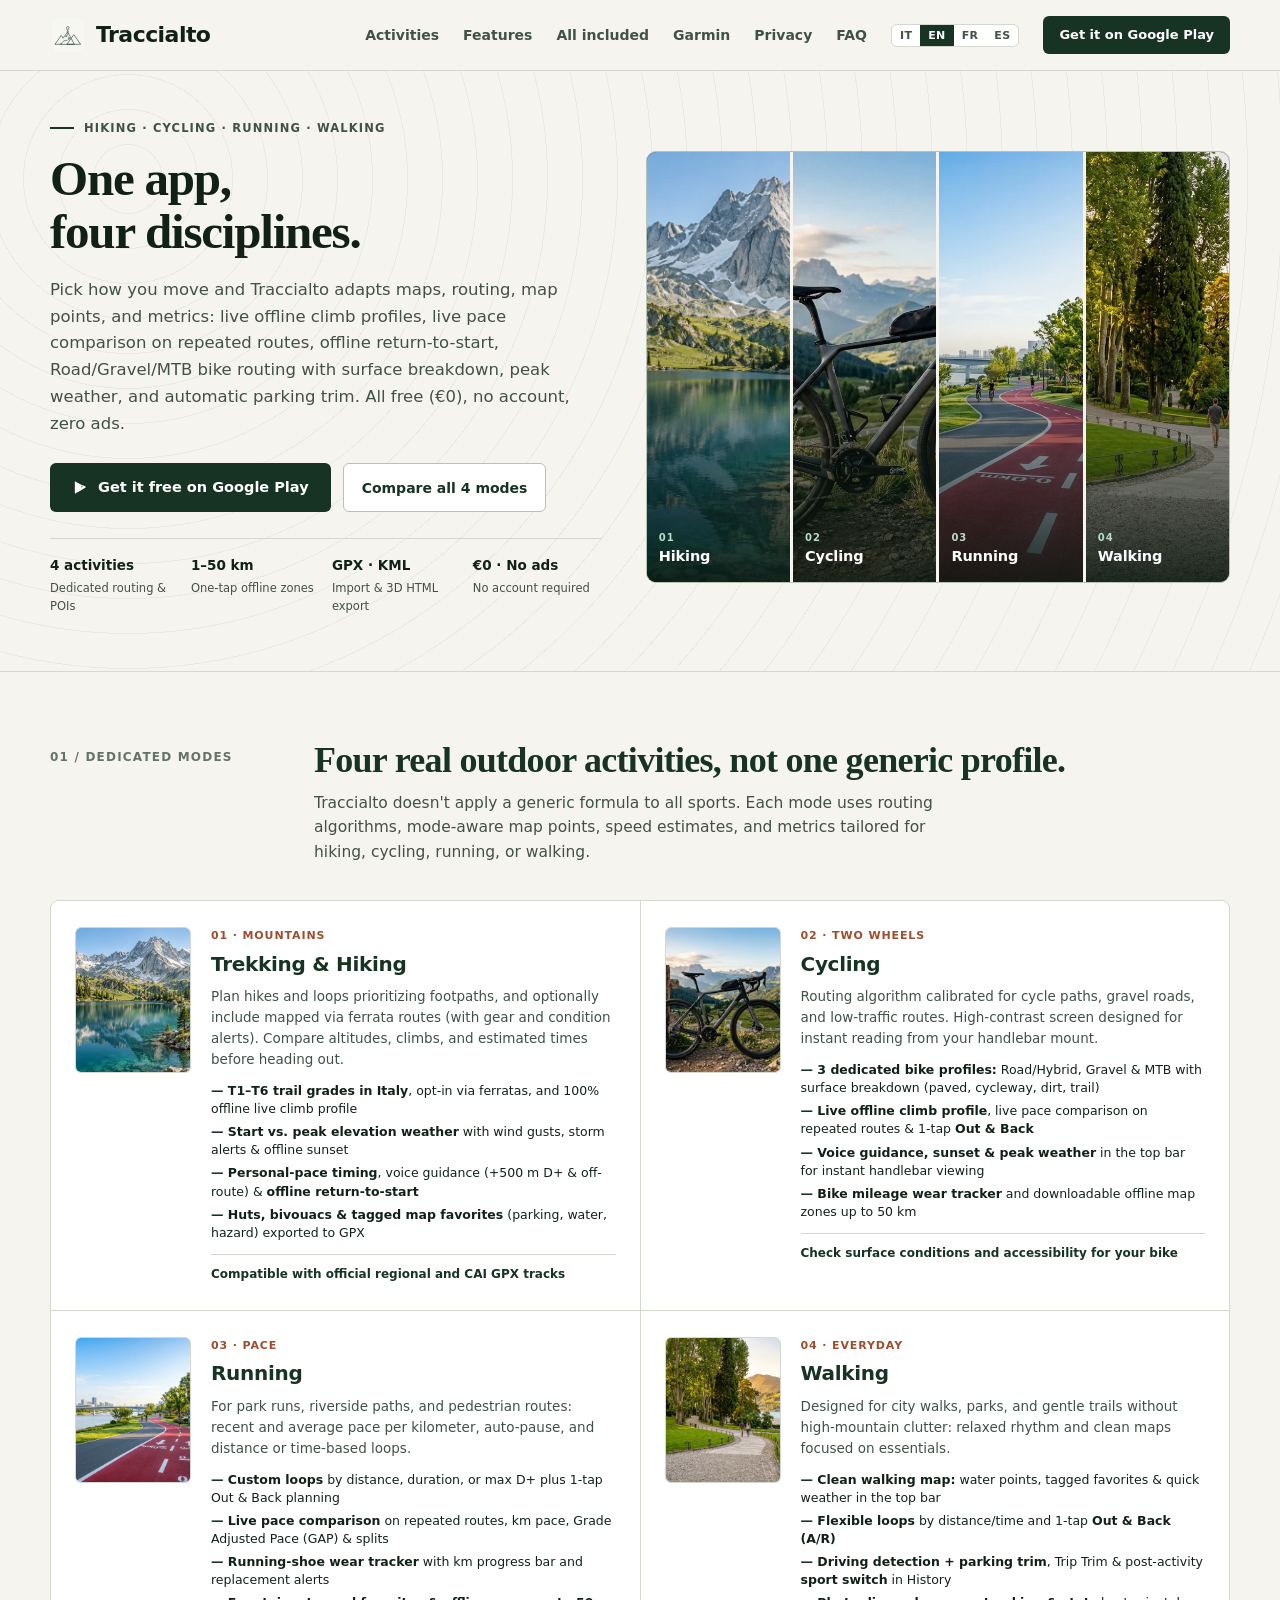
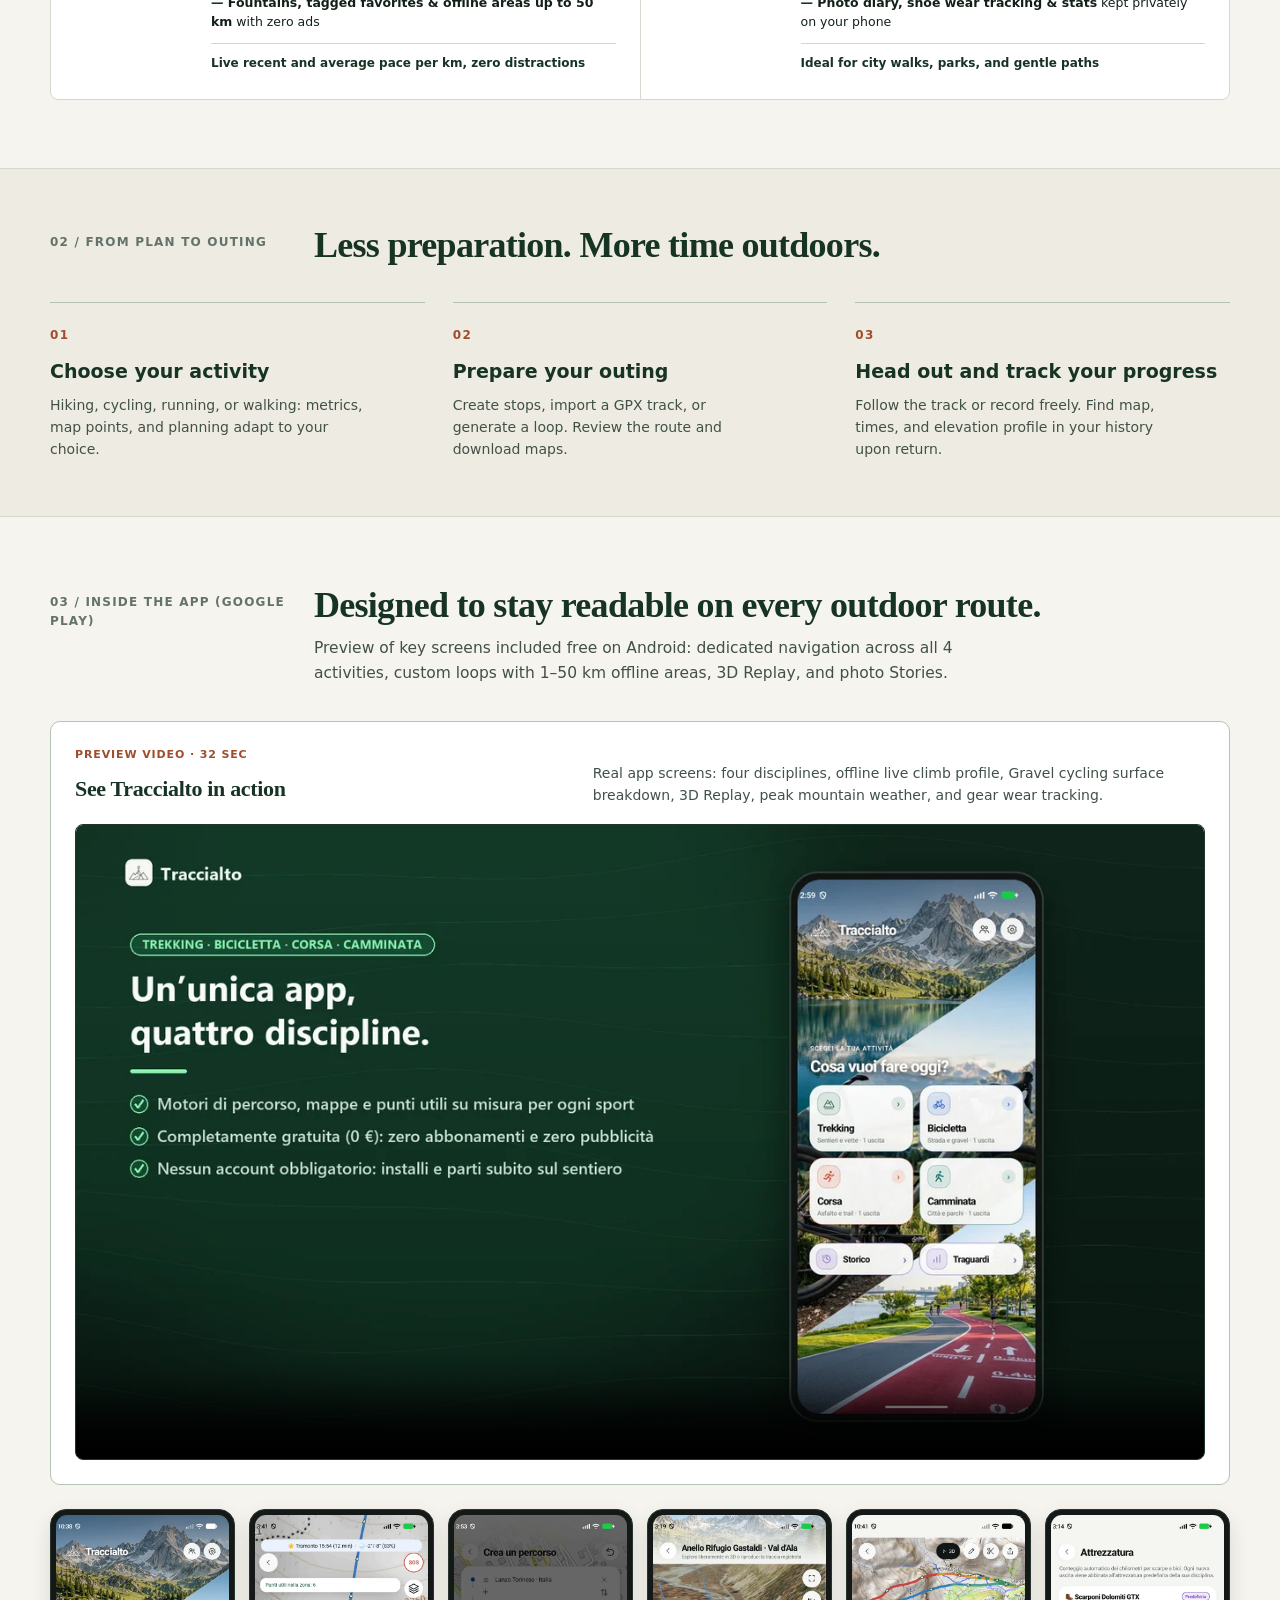
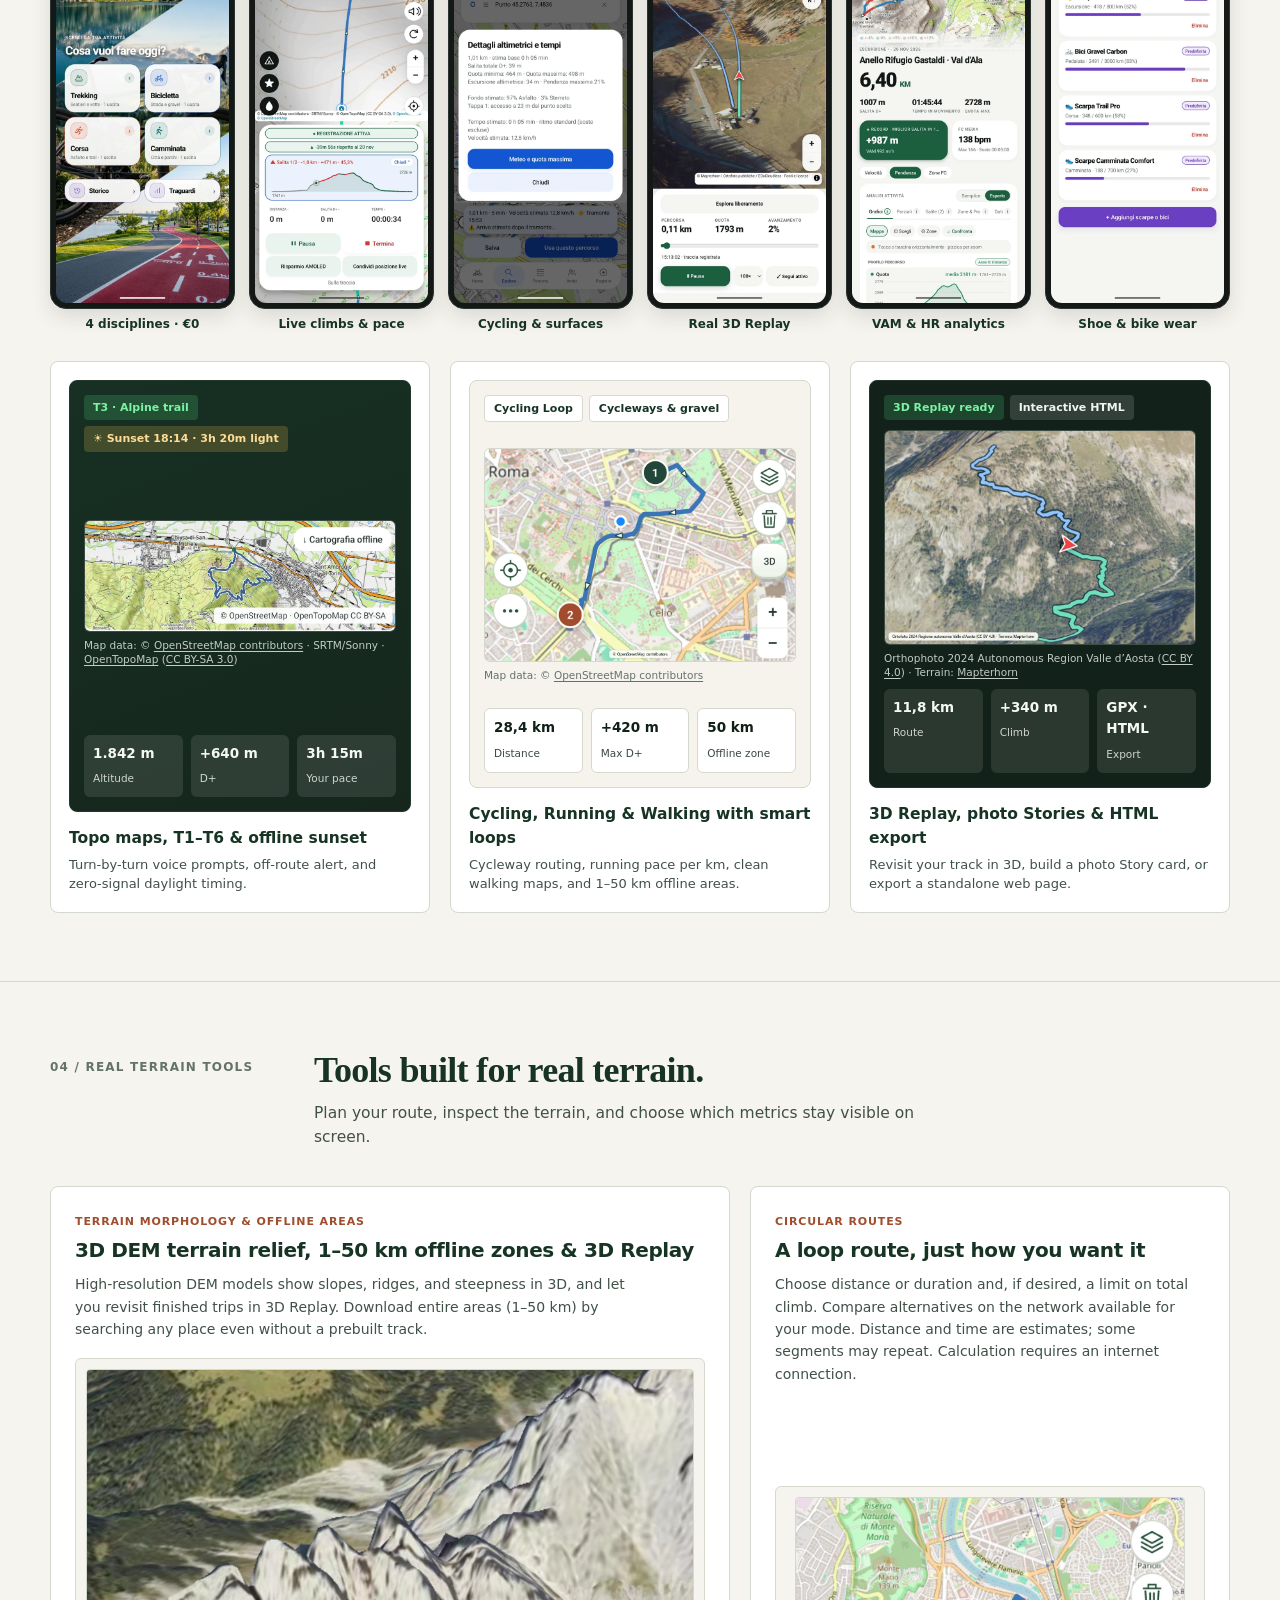
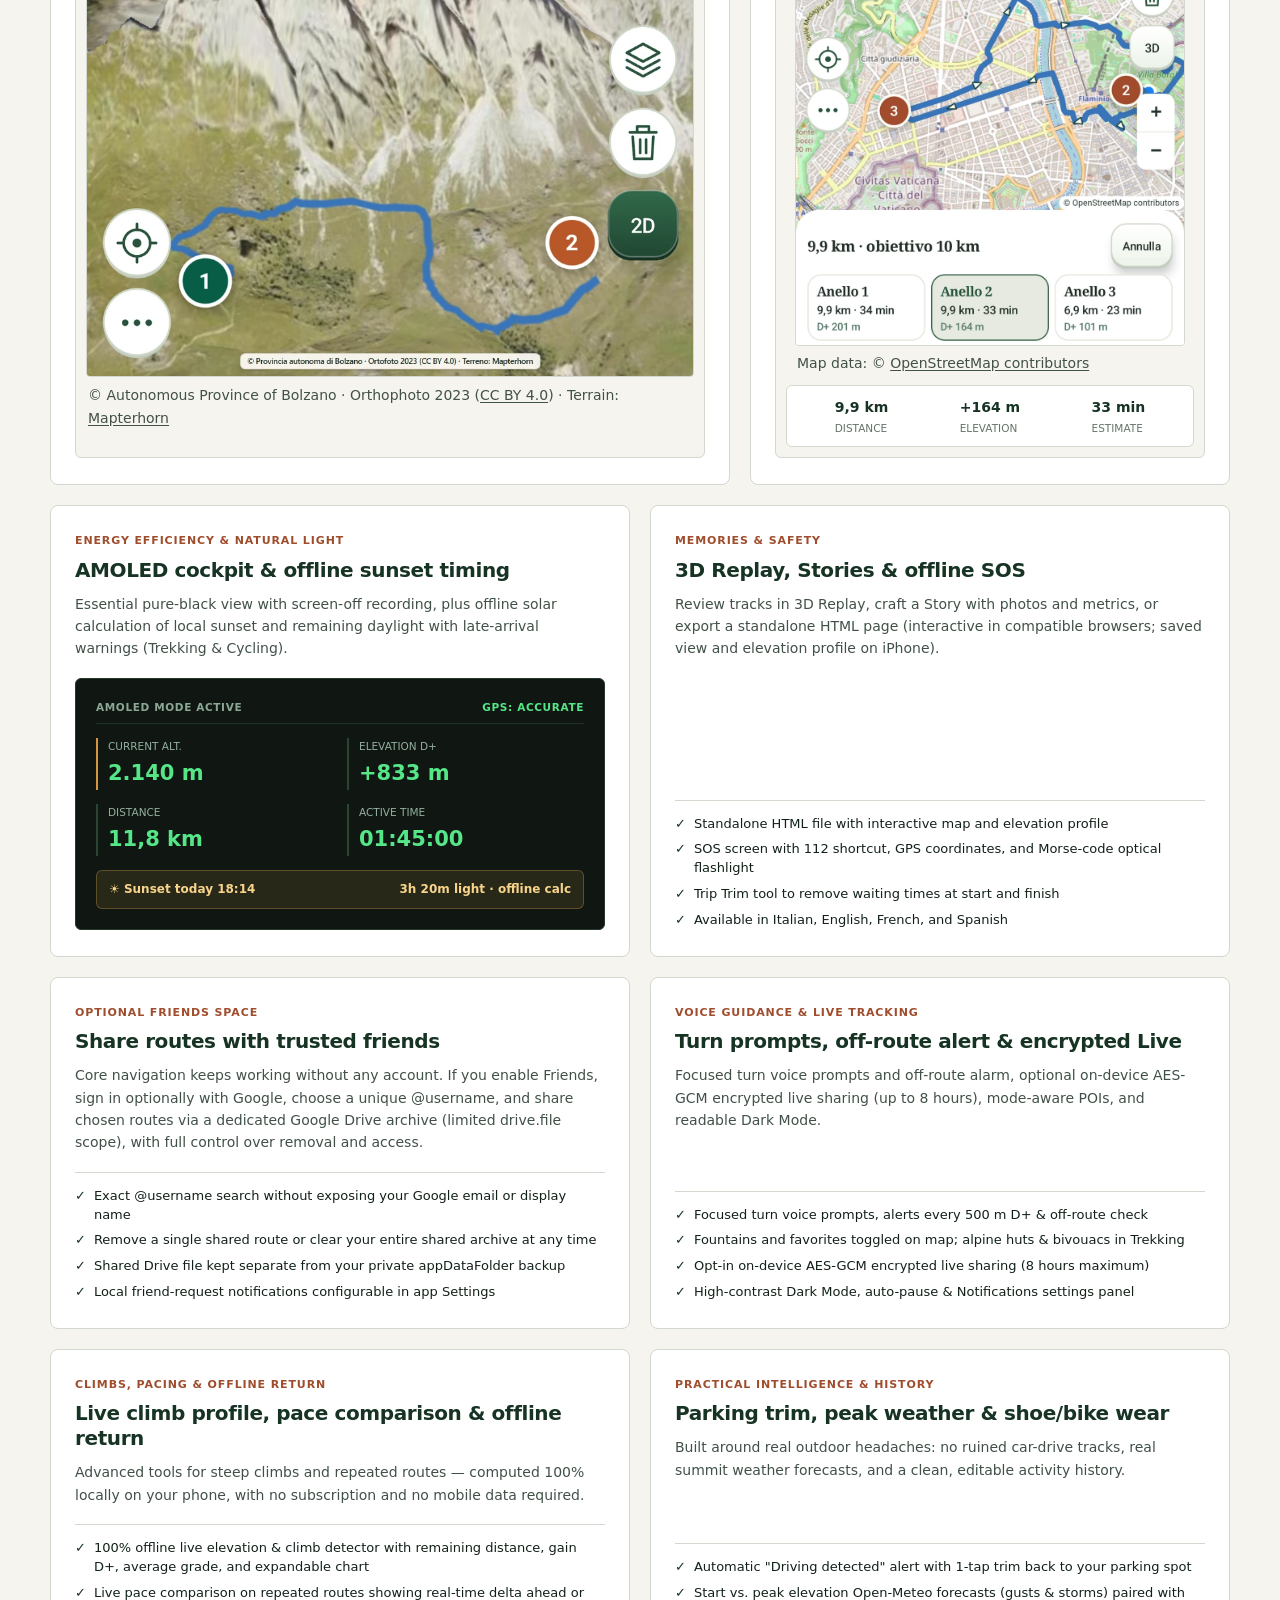
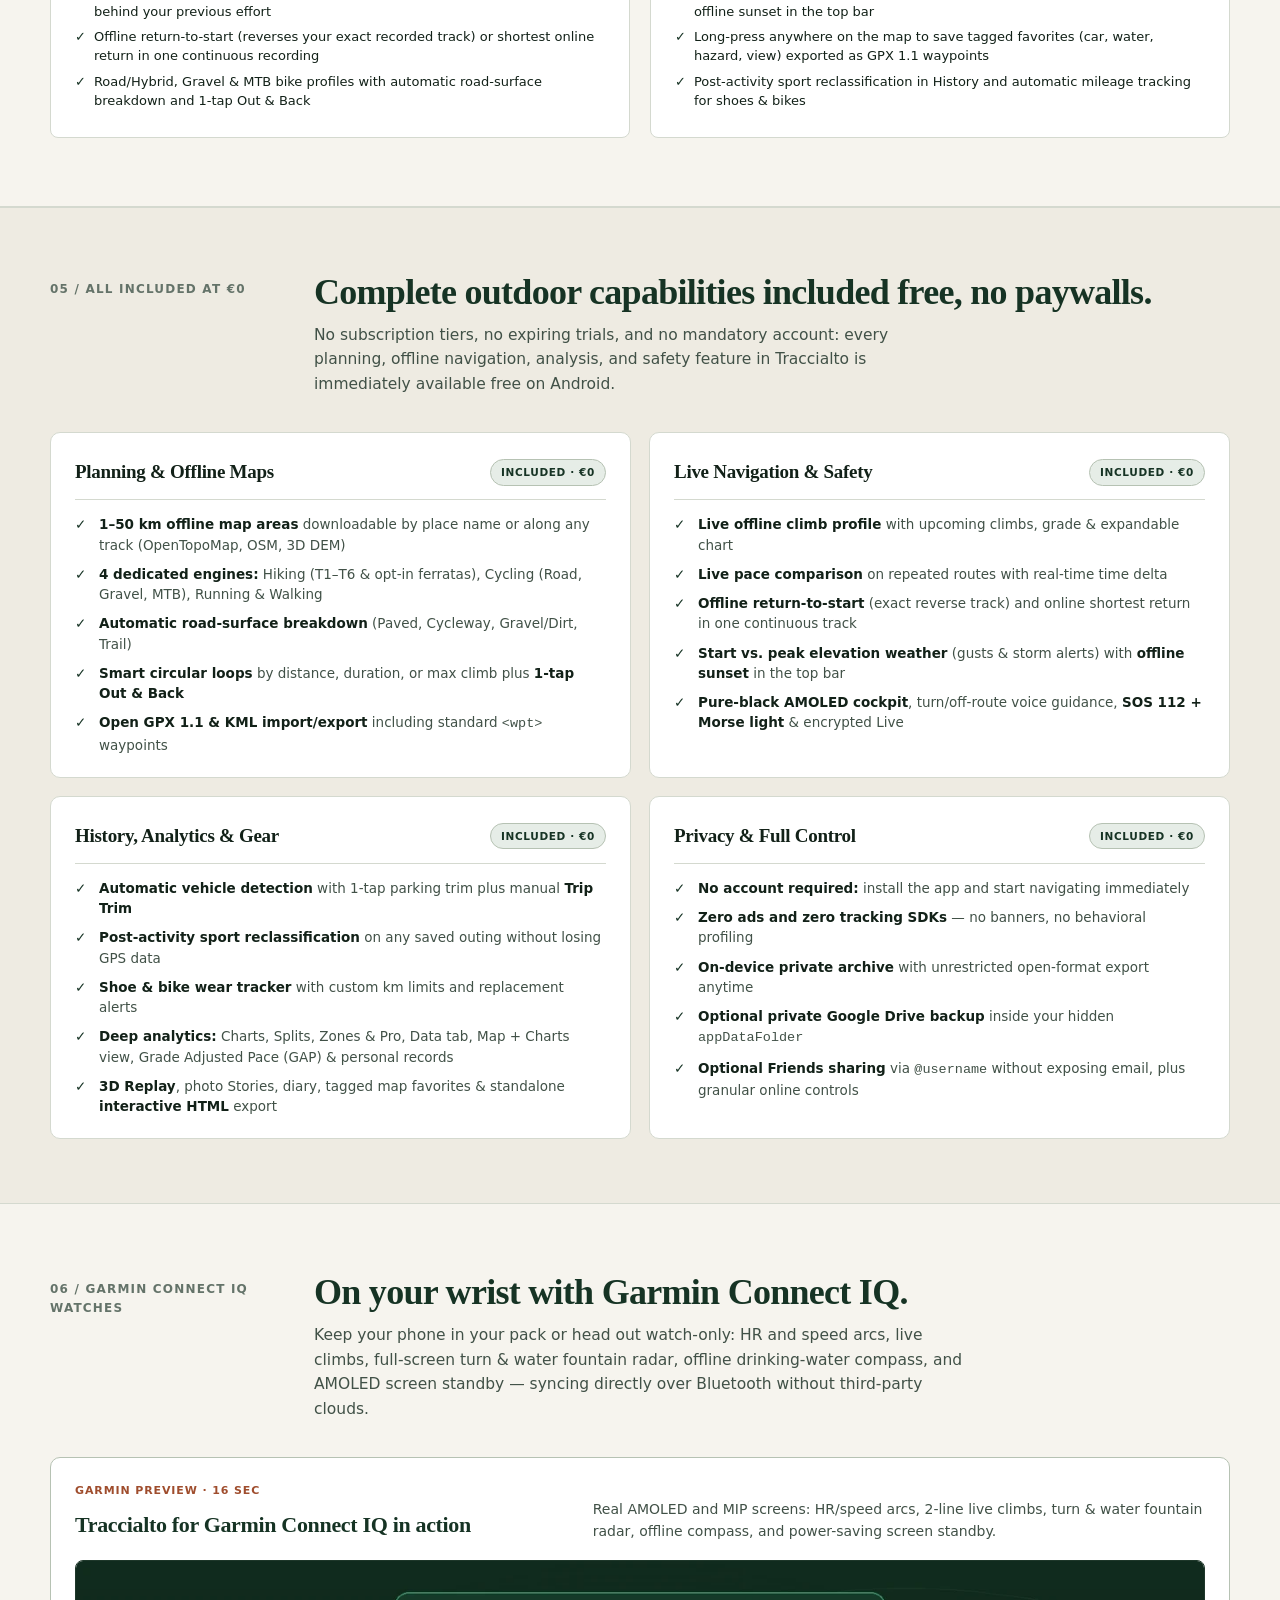
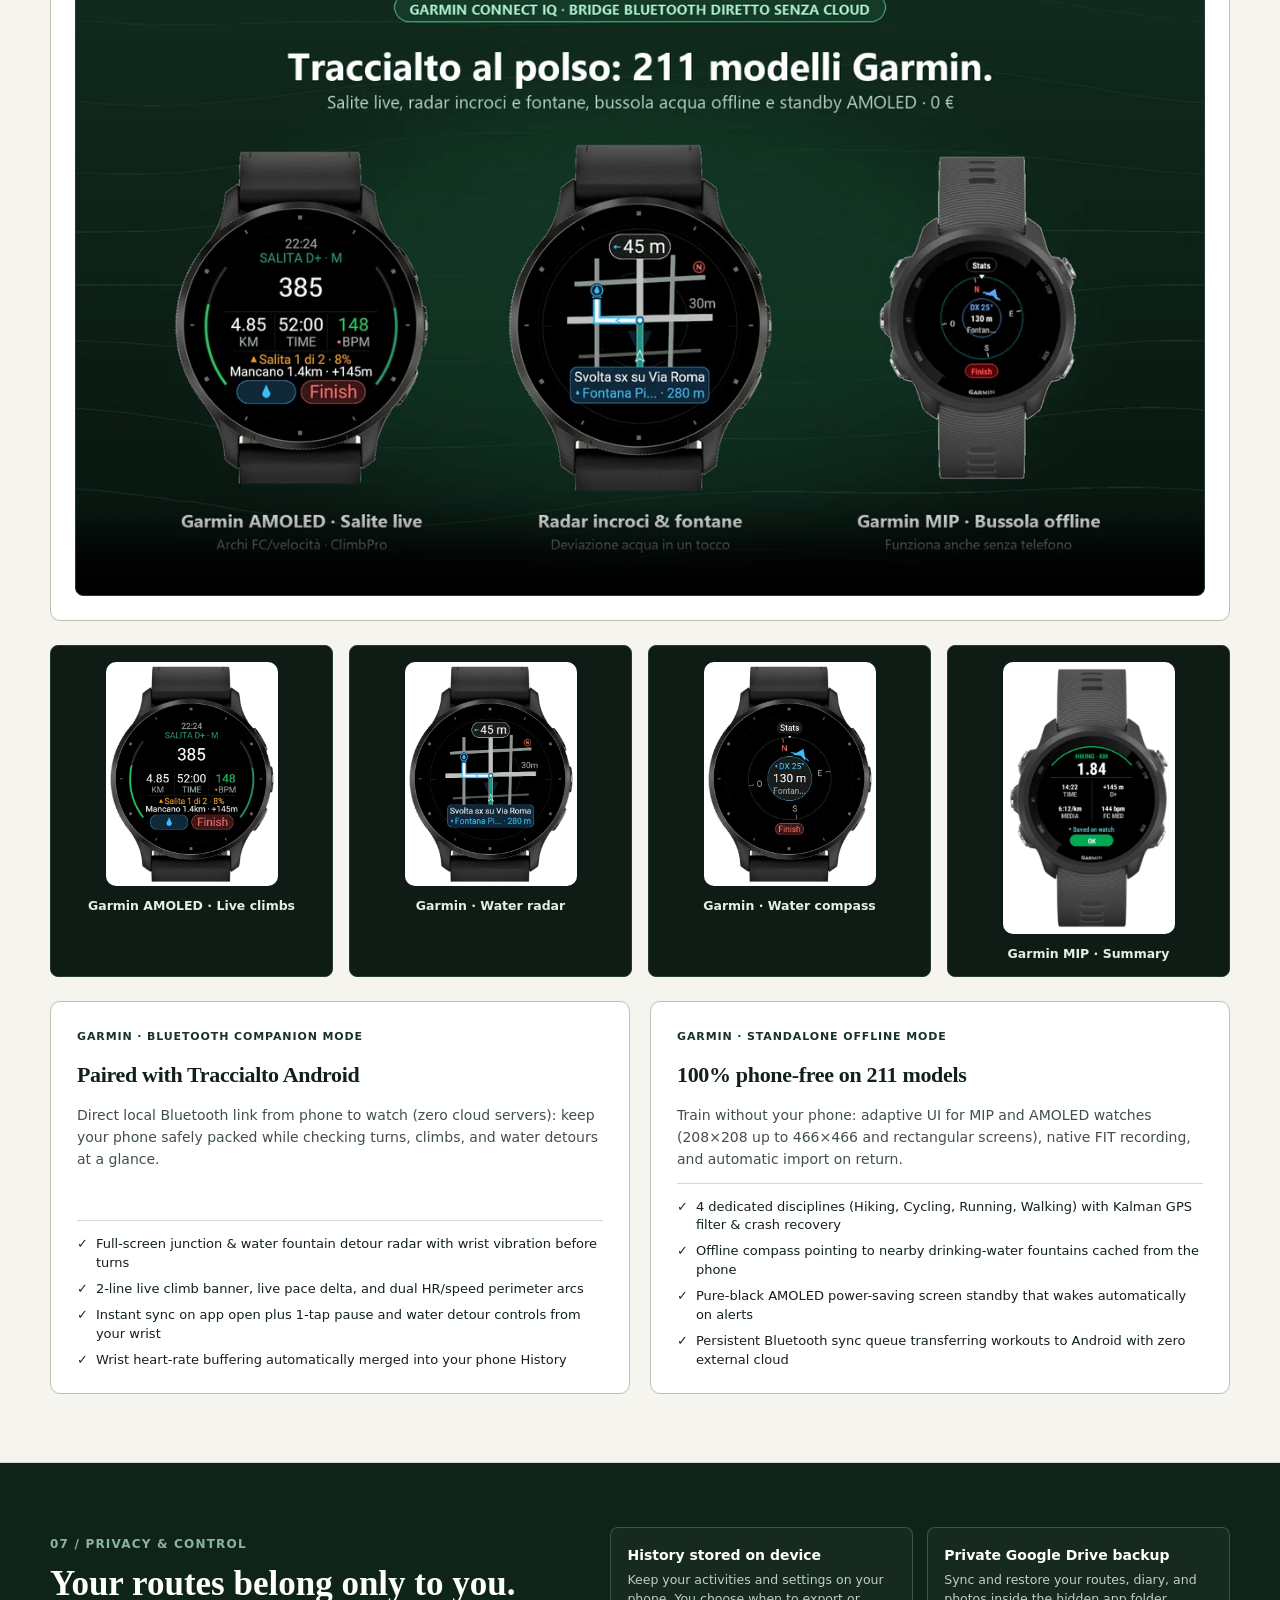
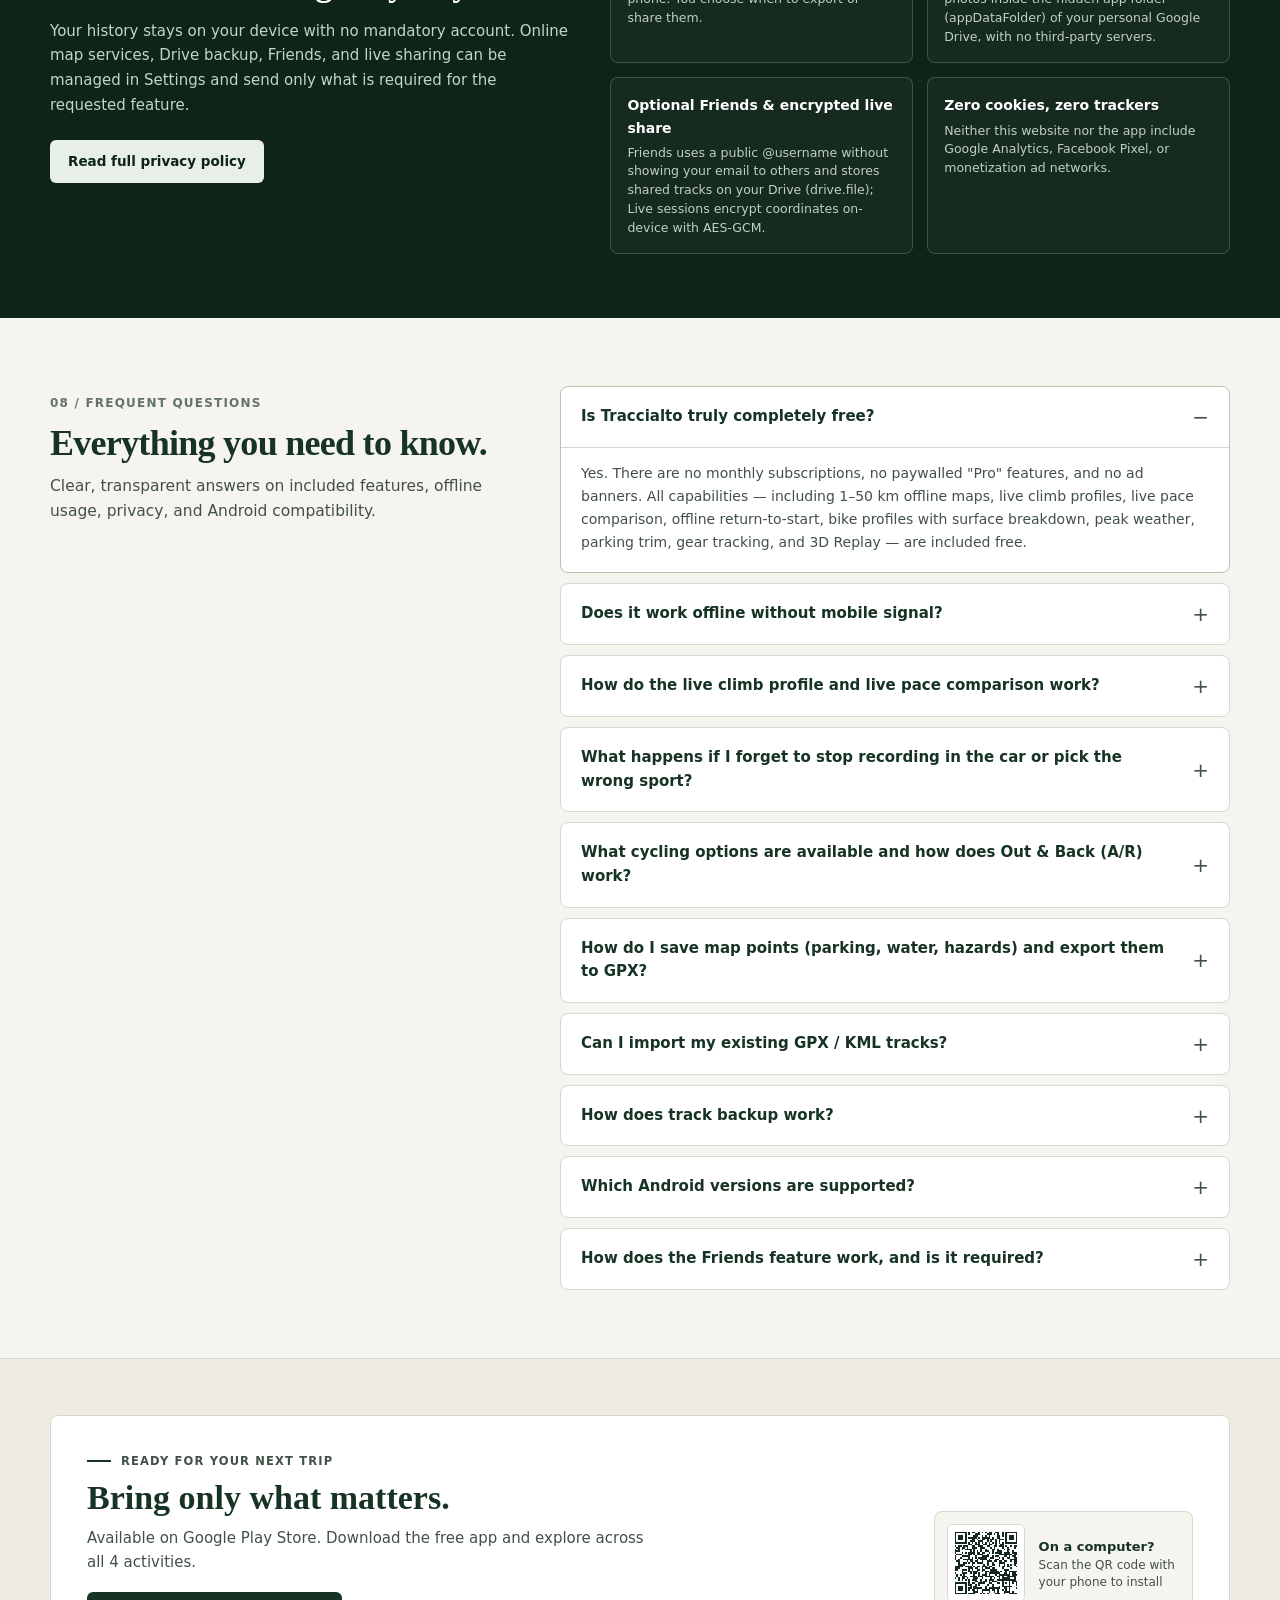
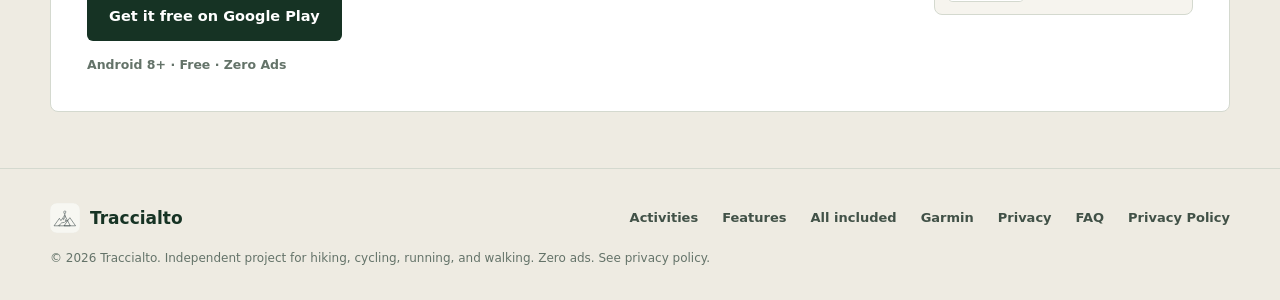
==== commit a9dc41a1: "Aggiorna logo autentico, favicon, screenshot 3D e privacy policy" ====
--- a/index.html
+++ b/index.html
@@ -14,7 +14,7 @@
   <meta property="og:description" content="Navigazione outdoor completa gratis senza abbonamenti: profilo salite live offline, confronto passo live, ritorno su traccia offline, profili bici Strada/Gravel/MTB con fondo stradale, meteo in vetta, ritaglio al parcheggio, mappe 1–50 km e Replay 3D.">
   <meta property="og:image" content="https://traccialto.github.io/assets/feature_graphic_1024x500.png">
   <link rel="icon" href="assets/logo.svg" type="image/svg+xml">
-  <link rel="stylesheet" href="landing.css?v=7">
+  <link rel="stylesheet" href="landing.css?v=8">
   <script type="application/ld+json">
   {
     "@context": "https://schema.org",
@@ -45,7 +45,8 @@
       "Cambio disciplina a posteriori nello storico senza perdere la traccia GPS e contatore automatico usura km per scarpe e biciclette",
       "Sentieri classificati T1–T6 in Italia, vie ferrate opt-in con avvisi di sicurezza e stima tempi sul passo reale",
       "Importazione ed esportazione aperta GPX 1.1 e KML, modalità risparmio AMOLED, SOS 112 con torcia Morse, condivisione live cifrata AES-GCM",
-      "Backup privato opzionale su Google Drive personale (appDataFolder) e sezione Amici facoltativa tramite @username"
+      "Backup privato opzionale su Google Drive personale (appDataFolder) e sezione Amici facoltativa tramite @username",
+      "App nativa opzionale per 211 modelli di orologi Garmin Connect IQ (modalità autonoma offline e Companion Bluetooth diretto senza cloud)"
     ],
     "offers": {
       "@type": "Offer",
@@ -126,8 +127,7 @@
       <a href="#attivita" data-i18n="navActivities">Modalità</a>
       <a href="#funzioni" data-i18n="navFeatures">Funzioni</a>
       <a href="#scheda-completa" data-i18n="navIncluded">Tutto incluso</a>
-      <!-- WATCH_SECTION_HIDDEN: rimuovere hidden e data-watch-preview="true" dopo i test fisici -->
-      <a href="#orologi" data-i18n="navWatches" hidden data-watch-preview="true">Orologi</a>
+      <a href="#orologi" data-i18n="navWatches">Garmin</a>
       <a href="#privacy" data-i18n="navPrivacy">Privacy</a>
       <a href="#domande" data-i18n="navFaq">Domande</a>
       <div class="site-lang-pill" role="group" aria-label="Lingua" data-i18n-aria="langAria">
@@ -378,6 +378,51 @@
         </div>
       </div>
 
+      <!-- Video anteprima reale dell'app -->
+      <div class="demo-video-card">
+        <div class="demo-video-head">
+          <div>
+            <div class="feature-tag-mini" data-i18n="videoKicker">Video anteprima · 32 sec</div>
+            <h3 data-i18n="videoTitle">Guarda Traccialto in azione</h3>
+          </div>
+          <p data-i18n="videoDesc">Schermate reali dall’app: quattro discipline, profilo salite live offline, bici Gravel con stima del fondo, Replay 3D, meteo in vetta e usura attrezzatura.</p>
+        </div>
+        <div class="demo-video-shell">
+          <video controls muted playsinline preload="metadata" poster="assets/traccialto_demo_poster.webp" aria-label="Video dimostrativo di Traccialto su Android" data-i18n-aria="videoAria">
+            <source src="assets/traccialto_demo.mp4" type="video/mp4">
+            <span data-i18n="videoFallback">Il tuo browser non supporta la riproduzione video HTML5.</span>
+          </video>
+        </div>
+      </div>
+
+      <!-- Galleria schermate reali dall'app -->
+      <div class="real-app-strip" aria-label="Schermate reali di Traccialto su smartphone" data-i18n-aria="realStripAria">
+        <figure class="real-app-item">
+          <div class="real-phone-bezel"><img src="assets/app_home_discipline.webp" alt="Schermata iniziale di Traccialto con le 4 discipline: Trekking, Bicicletta, Corsa e Camminata" data-i18n-alt="real1Alt" loading="lazy" width="540" height="1212"></div>
+          <figcaption data-i18n="real1Cap">4 discipline · 0 €</figcaption>
+        </figure>
+        <figure class="real-app-item">
+          <div class="real-phone-bezel"><img src="assets/app_salite_passo_live.webp" alt="Navigazione live con profilo salite espanso, confronto passo e tramonto offline" data-i18n-alt="real2Alt" loading="lazy" width="540" height="1212"></div>
+          <figcaption data-i18n="real2Cap">Salite live &amp; passo</figcaption>
+        </figure>
+        <figure class="real-app-item">
+          <div class="real-phone-bezel"><img src="assets/app_bici_fondo_stradale.webp" alt="Pianificazione percorso bicicletta con ripartizione del fondo stradale, quota e tramonto" data-i18n-alt="real3Alt" loading="lazy" width="540" height="1212"></div>
+          <figcaption data-i18n="real3Cap">Bici &amp; fondo stradale</figcaption>
+        </figure>
+        <figure class="real-app-item">
+          <div class="real-phone-bezel"><img src="assets/app_replay_3d_live.webp" alt="Replay 3D reale su terreno DEM e ortofoto di una salita alpina" data-i18n-alt="real4Alt" loading="lazy" width="540" height="1212"></div>
+          <figcaption data-i18n="real4Cap">Replay 3D reale</figcaption>
+        </figure>
+        <figure class="real-app-item">
+          <div class="real-phone-bezel"><img src="assets/app_analisi_storico.webp" alt="Scheda dettaglio uscita nello storico con mappa topografica, VAM, frequenza cardiaca e grafici" data-i18n-alt="real5Alt" loading="lazy" width="540" height="1212"></div>
+          <figcaption data-i18n="real5Cap">Analisi VAM &amp; FC</figcaption>
+        </figure>
+        <figure class="real-app-item">
+          <div class="real-phone-bezel"><img src="assets/app_attrezzatura_usura.webp" alt="Schermata Attrezzatura con contatore automatico dei chilometri di usura per scarpe e bici" data-i18n-alt="real6Alt" loading="lazy" width="540" height="1212"></div>
+          <figcaption data-i18n="real6Cap">Usura scarpe e bici</figcaption>
+        </figure>
+      </div>
+
       <div class="showcase-grid">
         <article class="phone-mock-card">
           <div class="phone-screen-frame topo">
@@ -665,7 +710,7 @@
             <li><span class="check-mark">✓</span><span data-i18n-html="incC3I1"><strong>Rilevamento automatico “Sembri in auto”</strong> con taglio istantaneo al parcheggio e strumento <strong>Trip Trim</strong></span></li>
             <li><span class="check-mark">✓</span><span data-i18n-html="incC3I2"><strong>Cambio disciplina a posteriori</strong> su qualsiasi uscita salvata senza perdere la traccia GPS</span></li>
             <li><span class="check-mark">✓</span><span data-i18n-html="incC3I3"><strong>Contatore usura scarpe e biciclette</strong> con limite km personalizzabile e avvisi di sostituzione</span></li>
-            <li><span class="check-mark">✓</span><span data-i18n-html="incC3I4"><strong>Analisi avanzata:</strong> passo in piano (GAP), split al km, confronti tra uscite ripetute e primati personali</span></li>
+            <li><span class="check-mark">✓</span><span data-i18n-html="incC3I4"><strong>Analisi avanzata:</strong> Grafici, Parziali, Zone &amp; Pro, scheda Dati, vista Mappa + Grafici, passo in piano (GAP), confronti e primati</span></li>
             <li><span class="check-mark">✓</span><span data-i18n-html="incC3I5"><strong>Replay 3D</strong>, Storie fotografiche, diario con foto, preferiti con tag sulla mappa ed export <strong>HTML interattivo</strong></span></li>
           </ul>
         </article>
@@ -687,56 +732,92 @@
     </div>
   </section>
 
-  <!-- WATCH_SECTION_HIDDEN: rimuovere hidden, aria-hidden="true" e data-watch-preview="true" (qui e nel link nav #orologi) dopo i test fisici su Wear OS e Garmin. Aggiornare anche JSON-LD e llms.txt al momento dell'attivazione. -->
-  <section class="section-block watch-ecosystem-section" id="orologi" hidden aria-hidden="true" data-watch-preview="true" aria-labelledby="watch-title">
+  <!-- Sezione 06: Orologi Garmin Connect IQ (solo Garmin; supporto Wear OS previsto in futuro) -->
+  <section class="section-block watch-ecosystem-section" id="orologi" aria-labelledby="watch-title">
     <div class="wrap">
       <div class="section-head">
-        <div class="section-num" data-i18n="watchNum">06 / OROLOGI WEAR OS &amp; GARMIN</div>
+        <div class="section-num" data-i18n="watchNum">06 / OROLOGI GARMIN CONNECT IQ</div>
         <div>
-          <h2 class="section-title" id="watch-title" data-i18n="watchTitle">Anche al polso: Wear OS e Garmin Connect IQ.</h2>
+          <h2 class="section-title" id="watch-title" data-i18n="watchTitle">Anche al polso con Garmin Connect IQ.</h2>
           <p class="section-sub" data-i18n="watchDesc">
-            Esci con il telefono nello zaino oppure solo con l’orologio: radar vettoriale agli incroci, profilo salite sintetico, confronto passo live, avviso auto al parcheggio, bussola offline per fontane e rientro alla partenza, con sincronizzazione diretta nello Storico senza cloud di terze parti.
-          </p>
+            Esci con il telefono nello zaino oppure solo con il tuo Garmin: archi FC e velocità, profilo salite live, radar vettoriale incroci e fontane, bussola acqua offline e standby schermo AMOLED, con sincronizzazione Bluetooth diretta nello Storico senza cloud di terze parti.
+          </p>
+        </div>
+      </div>
+
+      <div class="watch-media-showcase">
+        <div class="demo-video-card watch-video-card">
+          <div class="demo-video-head">
+            <div>
+              <div class="feature-tag-mini" data-i18n="watchVideoKicker">Anteprima Garmin · 16 sec</div>
+              <h3 data-i18n="watchVideoTitle">Traccialto per Garmin Connect IQ in azione</h3>
+            </div>
+            <p data-i18n="watchVideoDesc">Schermate reali AMOLED e MIP: archi FC/velocità, salite live su 2 righe, radar incroci e deviazione fontane, bussola offline e standby schermo a risparmio energetico.</p>
+          </div>
+          <div class="demo-video-shell">
+            <video controls muted playsinline preload="metadata" poster="assets/traccialto_orologi_poster.webp" aria-label="Video dimostrativo Traccialto per orologi Garmin Connect IQ" data-i18n-aria="watchVideoAria">
+              <source src="assets/traccialto_orologi_demo.mp4" type="video/mp4">
+              <span data-i18n="videoFallback">Il tuo browser non supporta la riproduzione video HTML5.</span>
+            </video>
+          </div>
+        </div>
+        <div class="watch-shots-row">
+          <figure class="watch-shot-card">
+            <img src="assets/watch_garmin_01_salite.webp" alt="Schermata reale Garmin AMOLED con archi FC/velocità, salita 1 di 2 e battito cardiaco" data-i18n-alt="watchShot1Alt" loading="lazy" width="540" height="703">
+            <figcaption data-i18n="watchShot1Cap">Garmin AMOLED · Salite live</figcaption>
+          </figure>
+          <figure class="watch-shot-card">
+            <img src="assets/watch_garmin_02_radar_fontane.webp" alt="Schermata reale Garmin AMOLED con radar vettoriale svolte e deviazione fontana" data-i18n-alt="watchShot2Alt" loading="lazy" width="540" height="703">
+            <figcaption data-i18n="watchShot2Cap">Garmin · Radar fontane</figcaption>
+          </figure>
+          <figure class="watch-shot-card">
+            <img src="assets/watch_garmin_03_bussola.webp" alt="Schermata reale Garmin AMOLED con bussola rotante offline verso la fontana più vicina" data-i18n-alt="watchShot3Alt" loading="lazy" width="540" height="703">
+            <figcaption data-i18n="watchShot3Cap">Garmin · Bussola acqua</figcaption>
+          </figure>
+          <figure class="watch-shot-card">
+            <img src="assets/watch_garmin_04_riepilogo.webp" alt="Schermata reale Garmin Forerunner MIP con riepilogo finale attività" data-i18n-alt="watchShot4Alt" loading="lazy" width="420" height="665">
+            <figcaption data-i18n="watchShot4Cap">Garmin MIP · Riepilogo</figcaption>
+          </figure>
         </div>
       </div>
 
       <div class="watch-ecosystem-grid">
         <article class="watch-card">
-          <div class="watch-card-kicker" data-i18n="watchWearKicker">Wear OS · Companion &amp; Standalone</div>
-          <h3 data-i18n="watchWearTitle">App nativa Wear OS</h3>
+          <div class="watch-card-kicker" data-i18n="watchWearKicker">Garmin · Modalità Companion Bluetooth</div>
+          <h3 data-i18n="watchWearTitle">Collegato a Traccialto Android</h3>
           <p data-i18n="watchWearDesc">
-            Progettata su sfondo nero OLED per leggibilità istantanea e autonomia reale: funziona sia sincronizzata col telefono sia in totale autonomia con GPS dell’orologio, battito al polso e sensori Bluetooth BLE (fascia cardio, potenza, cadenza).
+            Collegamento Bluetooth diretto dal telefono all’orologio (zero server cloud): tieni lo smartphone nello zaino e segui svolte, salite e fontane con un colpo d’occhio al polso.
           </p>
           <ul class="feature-spec-list">
-            <li><span class="check-mark">✓</span><span data-i18n="watchWearP1">Radar incroci a schermo intero con vibrazione prima delle svolte complesse</span></li>
-            <li><span class="check-mark">✓</span><span data-i18n="watchWearP2">Profilo salite sintetico e distacco passo live (▲/▼) nella riga battiti</span></li>
-            <li><span class="check-mark">✓</span><span data-i18n="watchWearP3">Avviso “Sembri in auto” al polso con Taglia e salva sia Companion che Standalone</span></li>
-            <li><span class="check-mark">✓</span><span data-i18n="watchWearP4">Bussola offline per fontane vicine e rientro alla partenza senza telefono</span></li>
+            <li><span class="check-mark">✓</span><span data-i18n="watchWearP1">Radar incroci e deviazione fontane a schermo intero con vibrazione prima delle svolte</span></li>
+            <li><span class="check-mark">✓</span><span data-i18n="watchWearP2">Profilo salite live su 2 righe, distacco passo in tempo reale e archi FC/velocità</span></li>
+            <li><span class="check-mark">✓</span><span data-i18n="watchWearP3">Sincronizzazione istantanea all’apertura dell’app e comandi rapidi pausa/acqua dal polso</span></li>
+            <li><span class="check-mark">✓</span><span data-i18n="watchWearP4">Registrazione battito al polso integrata automaticamente nello Storico del telefono</span></li>
           </ul>
         </article>
 
         <article class="watch-card">
-          <div class="watch-card-kicker" data-i18n="watchGarminKicker">Garmin Connect IQ · Bridge BLE diretto</div>
-          <h3 data-i18n="watchGarminTitle">App nativa Garmin Connect IQ</h3>
+          <div class="watch-card-kicker" data-i18n="watchGarminKicker">Garmin · Modalità Autonoma Offline</div>
+          <h3 data-i18n="watchGarminTitle">100% indipendente su 211 modelli</h3>
           <p data-i18n="watchGarminDesc">
-            Collegamento Bluetooth diretto con Traccialto su Android (zero cloud obbligatori): quadrante ottimizzato per display MIP e AMOLED, registrazione FIT nativa con sensori abbinati e importazione automatica nello Storico del telefono.
+            Esci anche senza telefono: quadrante adattivo per schermi MIP e AMOLED (da 208×208 fino a 466×466 e rettangolari), registrazione FIT nativa e importazione automatica appena rientri.
           </p>
           <ul class="feature-spec-list">
-            <li><span class="check-mark">✓</span><span data-i18n="watchGarminP1">Metriche adattate alla disciplina, radar incroci e deviazione fontane dal polso</span></li>
-            <li><span class="check-mark">✓</span><span data-i18n="watchGarminP2">Salite live e distacco passo in tempo reale in modalità Companion</span></li>
-            <li><span class="check-mark">✓</span><span data-i18n="watchGarminP3">Rilevamento auto al parcheggio con ritaglio automatico della traccia in importazione</span></li>
-            <li><span class="check-mark">✓</span><span data-i18n="watchGarminP4">Bussola offline per punti acqua e rientro alla partenza in modalità autonoma</span></li>
+            <li><span class="check-mark">✓</span><span data-i18n="watchGarminP1">4 discipline dedicate (Trekking, Bici, Corsa, Camminata) con filtro GPS Kalman e crash recovery</span></li>
+            <li><span class="check-mark">✓</span><span data-i18n="watchGarminP2">Bussola offline verso le fontane vicine nella cache locale sincronizzata dal telefono</span></li>
+            <li><span class="check-mark">✓</span><span data-i18n="watchGarminP3">Standby schermo nero AMOLED a risparmio batteria con risveglio automatico sugli avvisi</span></li>
+            <li><span class="check-mark">✓</span><span data-i18n="watchGarminP4">Coda Bluetooth persistente: sincronizza l’uscita nello Storico Android senza cloud esterni</span></li>
           </ul>
         </article>
       </div>
     </div>
   </section>
 
-  <!-- Sezione 06: Privacy -->
+  <!-- Sezione 07: Privacy -->
   <section class="privacy-band" id="privacy">
     <div class="wrap privacy-grid">
       <div>
-        <div class="section-num" style="color:#8eb39c;" data-i18n="privNum">06 / PRIVACY E CONTROLLO</div>
+        <div class="section-num" style="color:#8eb39c;" data-i18n="privNum">07 / PRIVACY E CONTROLLO</div>
         <h2 data-i18n="privTitle">I tuoi percorsi appartengono solo a te.</h2>
         <p class="privacy-lead" data-i18n="privDesc">
           Lo storico rimane sul telefono, senza alcun account obbligatorio. Servizi cartografici online, backup Drive, Amici e condivisione live sono gestibili nelle impostazioni e inviano solo i dati necessari alla funzione richiesta.
@@ -765,11 +846,11 @@
     </div>
   </section>
 
-  <!-- Sezione 06: Domande frequenti -->
+  <!-- Sezione 08: Domande frequenti -->
   <section class="section-block" id="domande">
     <div class="wrap faq-container">
       <div>
-        <div class="section-num" data-i18n="faqNum">07 / DOMANDE FREQUENTI</div>
+        <div class="section-num" data-i18n="faqNum">08 / DOMANDE FREQUENTI</div>
         <h2 class="section-title" style="margin-top:10px;" data-i18n="faqTitle">Tutto quello che c’è da sapere.</h2>
         <p class="section-sub" data-i18n="faqDesc">
           Risposte semplici e trasparenti su funzioni incluse, funzionamento offline, privacy e compatibilità con i tuoi dispositivi Android.
@@ -888,6 +969,7 @@
       <a href="#attivita" data-i18n="navActivities">Modalità</a>
       <a href="#funzioni" data-i18n="navFeatures">Funzioni</a>
       <a href="#scheda-completa" data-i18n="navIncluded">Tutto incluso</a>
+      <a href="#orologi" data-i18n="navWatches">Garmin</a>
       <a href="#privacy" data-i18n="navPrivacy">Privacy</a>
       <a href="#domande" data-i18n="navFaq">Domande</a>
       <a href="privacy.html" data-i18n="footerPrivacyLink">Informativa Privacy</a>
@@ -899,6 +981,6 @@
   </div>
 </footer>
 
-<script src="i18n.js?v=7"></script>
+<script src="i18n.js?v=9"></script>
 </body>
 </html>
--- a/landing.css
+++ b/landing.css
@@ -1184,6 +1184,114 @@
 [data-watch-preview="true"] {
   display: none !important;
 }
+
+/* Real App Demo Video & Live Screenshot Gallery */
+.demo-video-card {
+  background: var(--surface);
+  border: 1px solid var(--line-strong);
+  border-radius: var(--r-lg);
+  padding: 24px;
+  margin-bottom: 24px;
+}
+.demo-video-head {
+  display: grid;
+  grid-template-columns: minmax(0, 1fr) minmax(0, 1.25fr);
+  gap: 16px 28px;
+  align-items: end;
+  margin-bottom: 18px;
+}
+.demo-video-head h3 {
+  margin: 0;
+  font-family: var(--font-serif);
+  font-size: 22px;
+  color: var(--pine);
+  letter-spacing: -0.015em;
+}
+.demo-video-head p {
+  margin: 0;
+  font-size: 14px;
+  line-height: 1.55;
+  color: var(--ink-soft);
+}
+.demo-video-shell {
+  border-radius: var(--r-md);
+  overflow: hidden;
+  background: #0d1f16;
+  border: 1px solid #1e372a;
+  aspect-ratio: 16 / 9;
+}
+.demo-video-shell video {
+  width: 100%;
+  height: 100%;
+  display: block;
+  object-fit: cover;
+}
+.real-app-strip {
+  display: grid;
+  grid-template-columns: repeat(6, minmax(0, 1fr));
+  gap: 14px;
+  margin-bottom: 28px;
+}
+.real-app-item {
+  margin: 0;
+  display: flex;
+  flex-direction: column;
+  gap: 8px;
+}
+.real-phone-bezel {
+  background: #141917;
+  padding: 5px;
+  border-radius: 16px;
+  border: 1px solid #2b3530;
+  box-shadow: 0 8px 20px rgba(16, 33, 24, 0.12);
+  overflow: hidden;
+}
+.real-phone-bezel img {
+  width: 100%;
+  height: auto;
+  display: block;
+  border-radius: 11px;
+}
+.real-app-item figcaption {
+  text-align: center;
+  font-size: 12px;
+  font-weight: 700;
+  color: var(--pine);
+  line-height: 1.3;
+}
+.watch-media-showcase {
+  margin-bottom: 24px;
+}
+.watch-shots-row {
+  display: grid;
+  grid-template-columns: repeat(4, minmax(0, 1fr));
+  gap: 16px;
+  margin-top: 18px;
+}
+.watch-shot-card {
+  margin: 0;
+  background: #0f1c15;
+  border: 1px solid #243b2e;
+  border-radius: var(--r-md);
+  padding: 16px 14px 12px;
+  display: flex;
+  flex-direction: column;
+  align-items: center;
+  gap: 10px;
+}
+.watch-shot-card img {
+  width: 100%;
+  max-width: 172px;
+  height: auto;
+  display: block;
+  border-radius: 10px;
+}
+.watch-shot-card figcaption {
+  font-size: 12.5px;
+  font-weight: 700;
+  color: #e4efe8;
+  text-align: center;
+}
 .watch-ecosystem-grid {
   display: grid;
   grid-template-columns: repeat(2, minmax(0, 1fr));
@@ -1224,9 +1332,16 @@
   .hero-grid,
   .section-head,
   .privacy-grid,
-  .faq-container {
+  .faq-container,
+  .demo-video-head {
     grid-template-columns: 1fr;
-    gap: 28px;
+    gap: 20px;
+  }
+  .real-app-strip {
+    grid-template-columns: repeat(3, minmax(0, 1fr));
+  }
+  .watch-shots-row {
+    grid-template-columns: repeat(2, minmax(0, 1fr));
   }
   .disc-matrix,
   .steps-grid,
@@ -1296,8 +1411,12 @@
     justify-content: center;
     width: 100%;
   }
-  .hero-spec-strip {
+  .hero-spec-strip,
+  .real-app-strip {
     grid-template-columns: repeat(2, minmax(0, 1fr));
+  }
+  .demo-video-card {
+    padding: 16px;
   }
   .modes-strips {
     height: 250px;
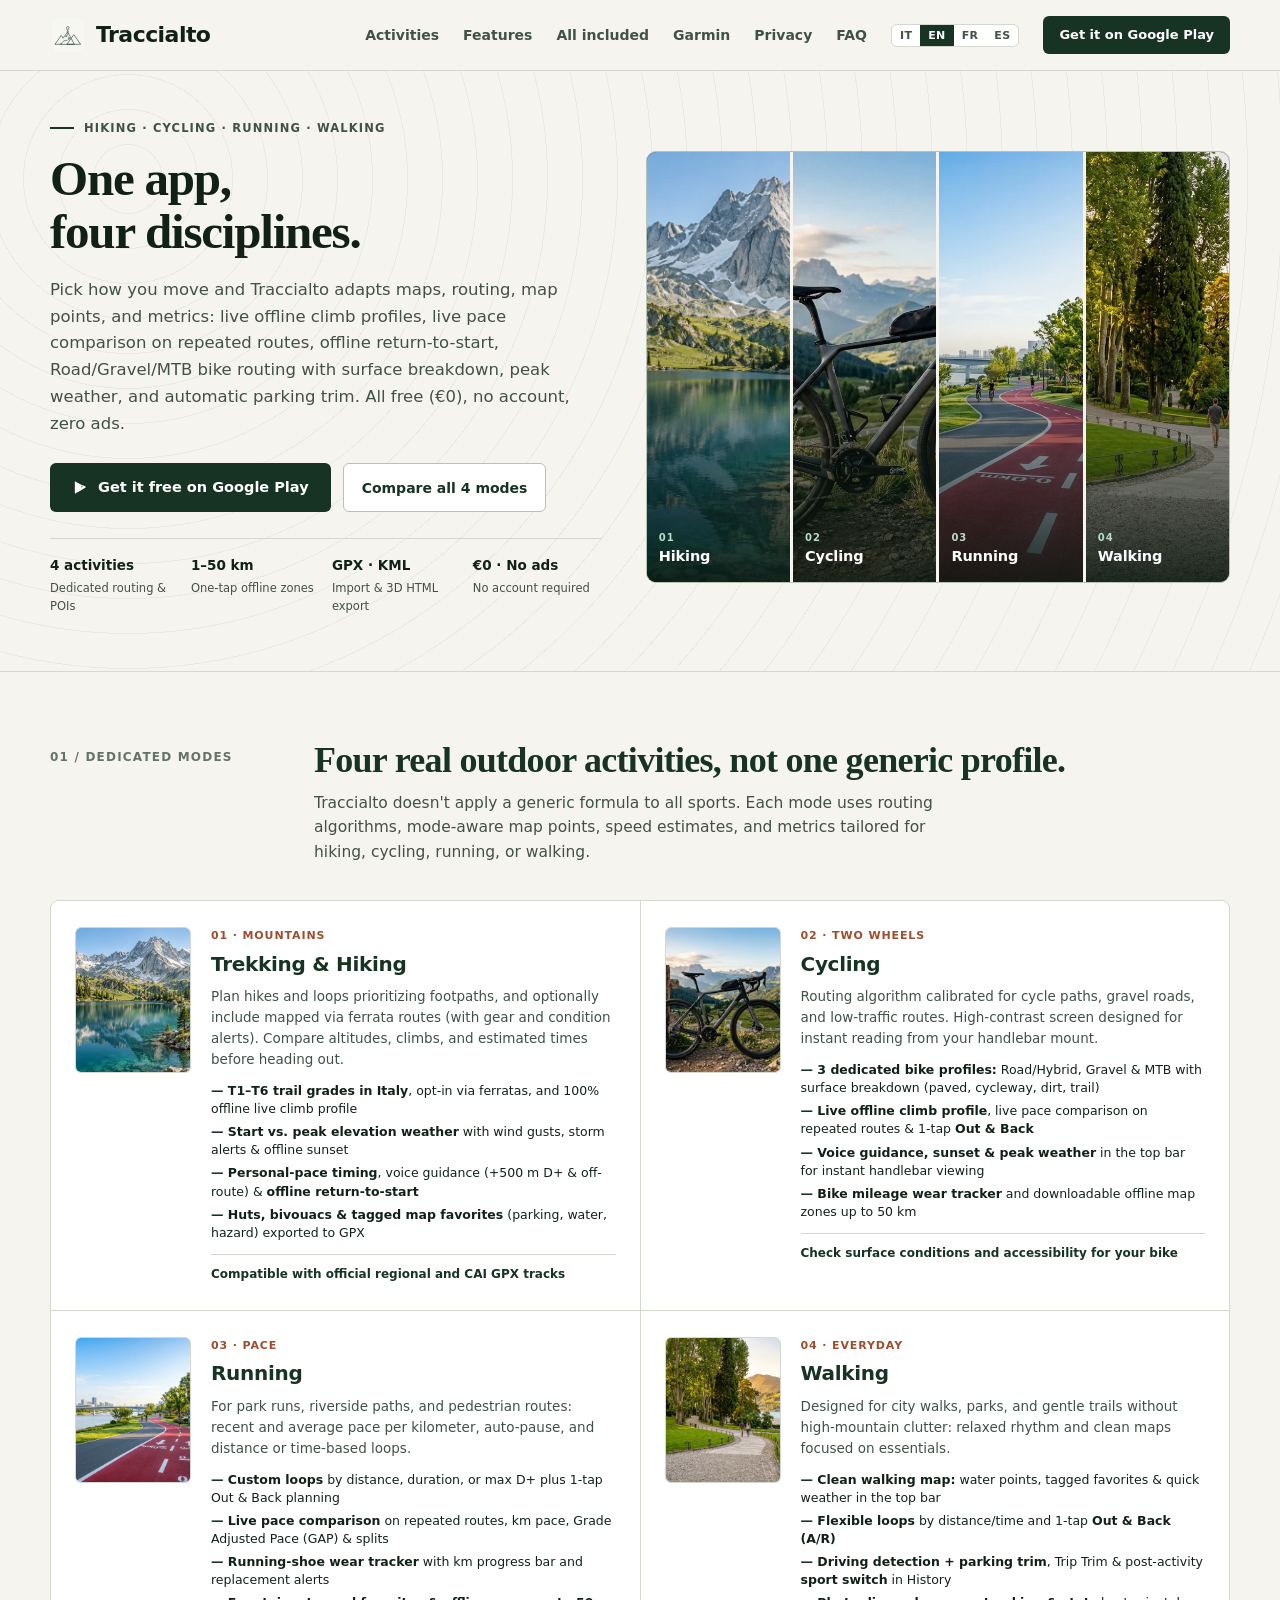
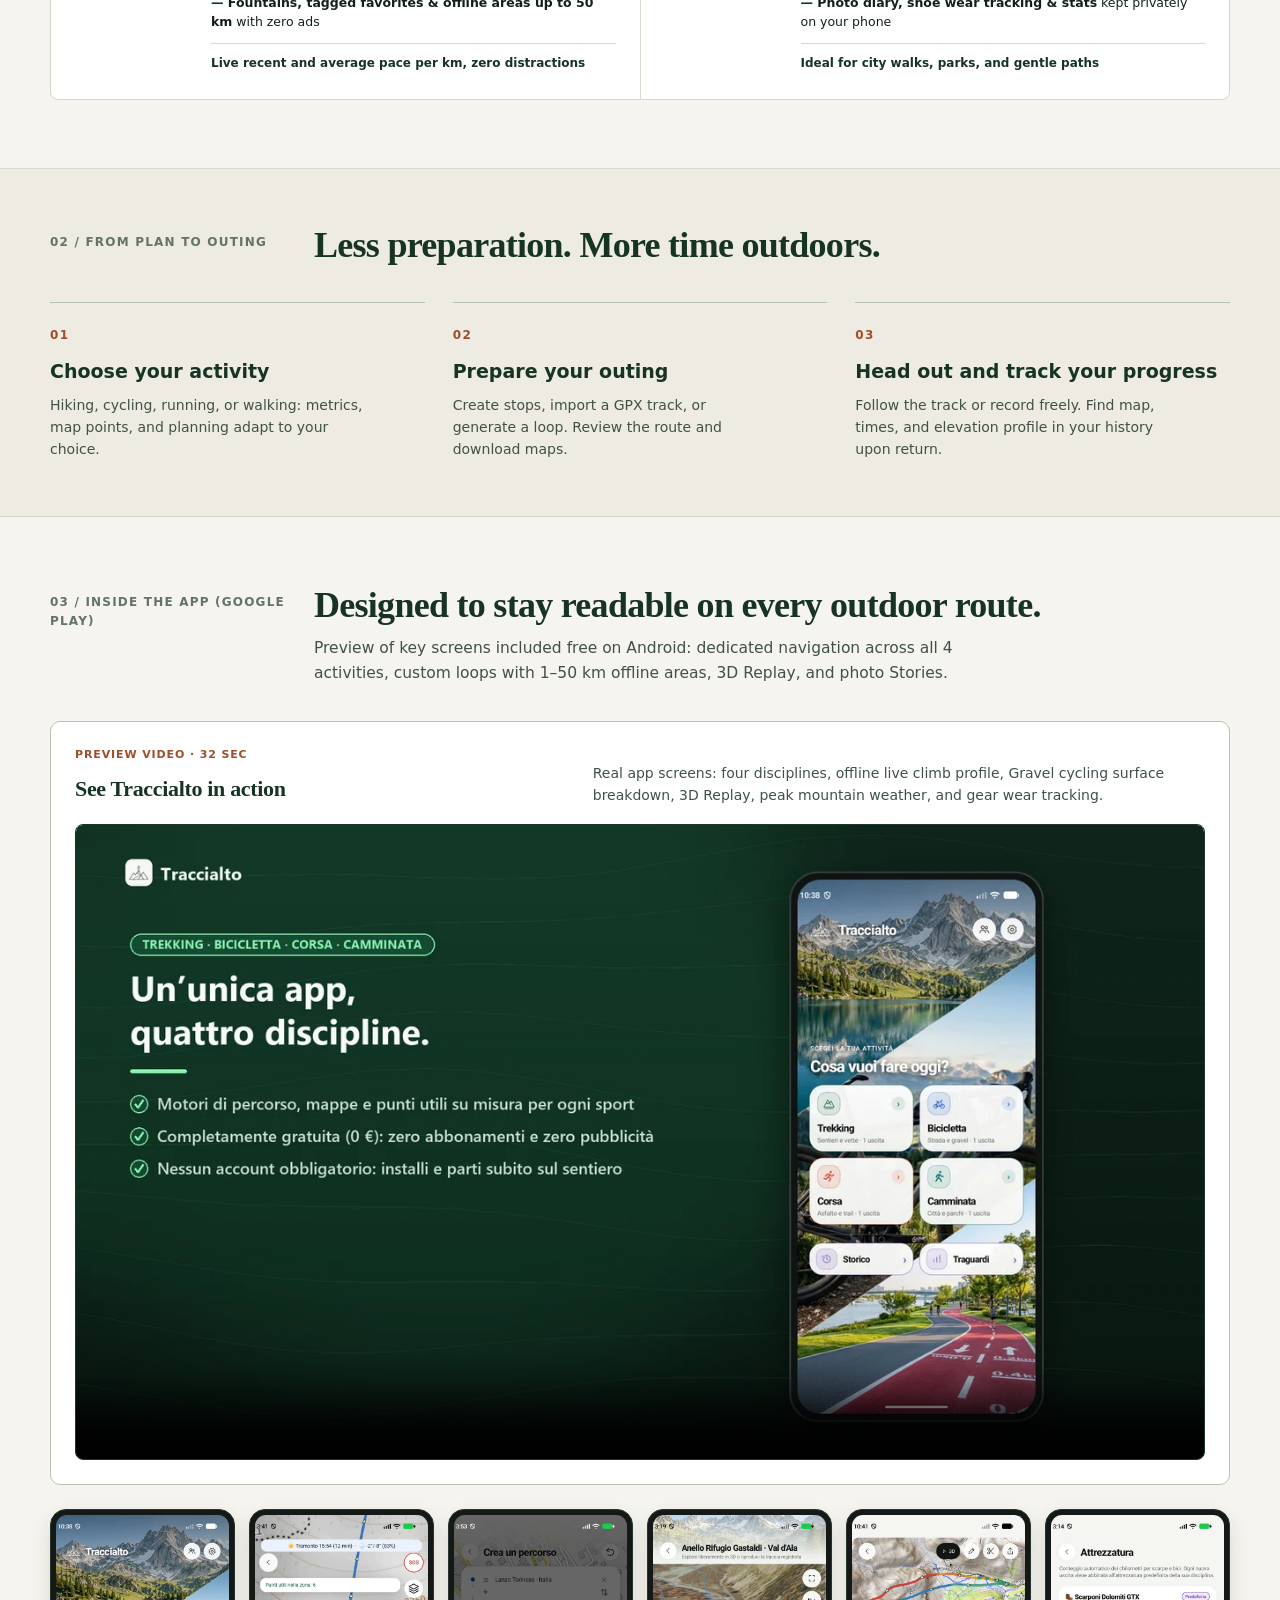
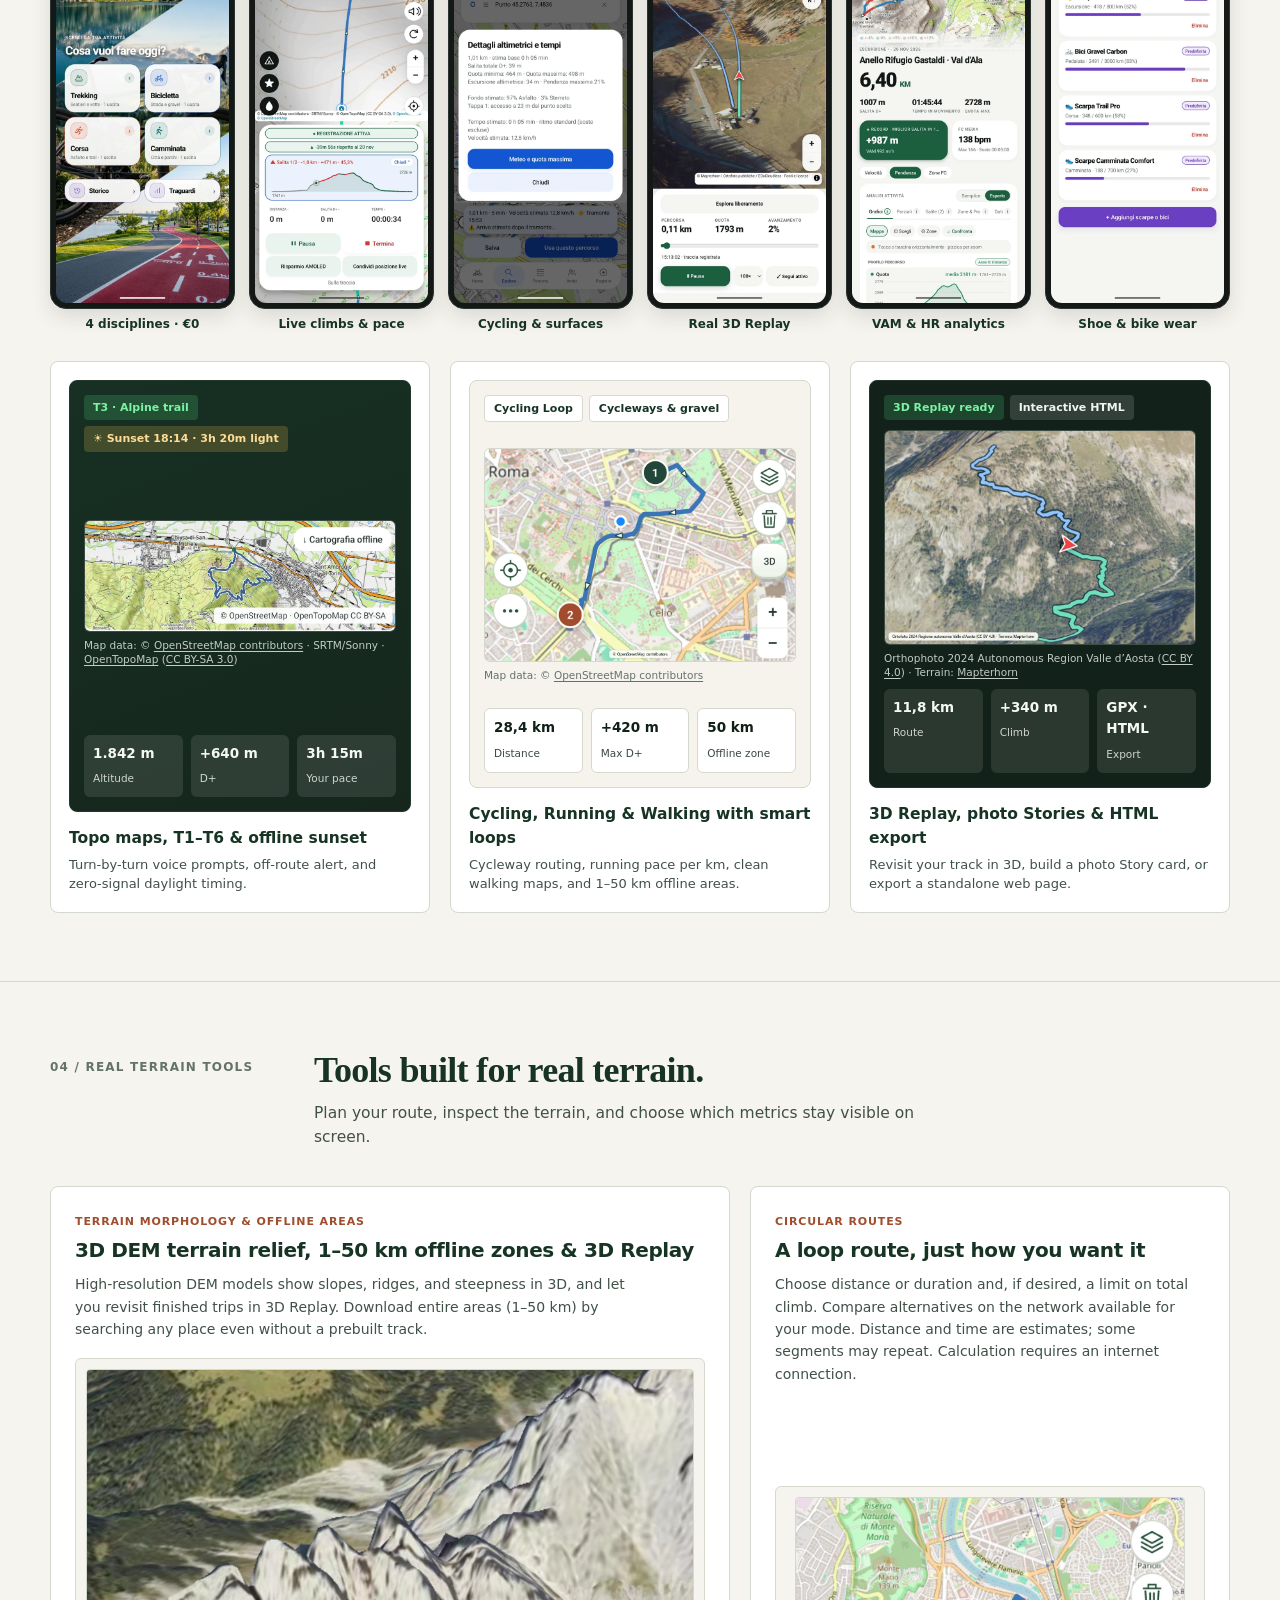
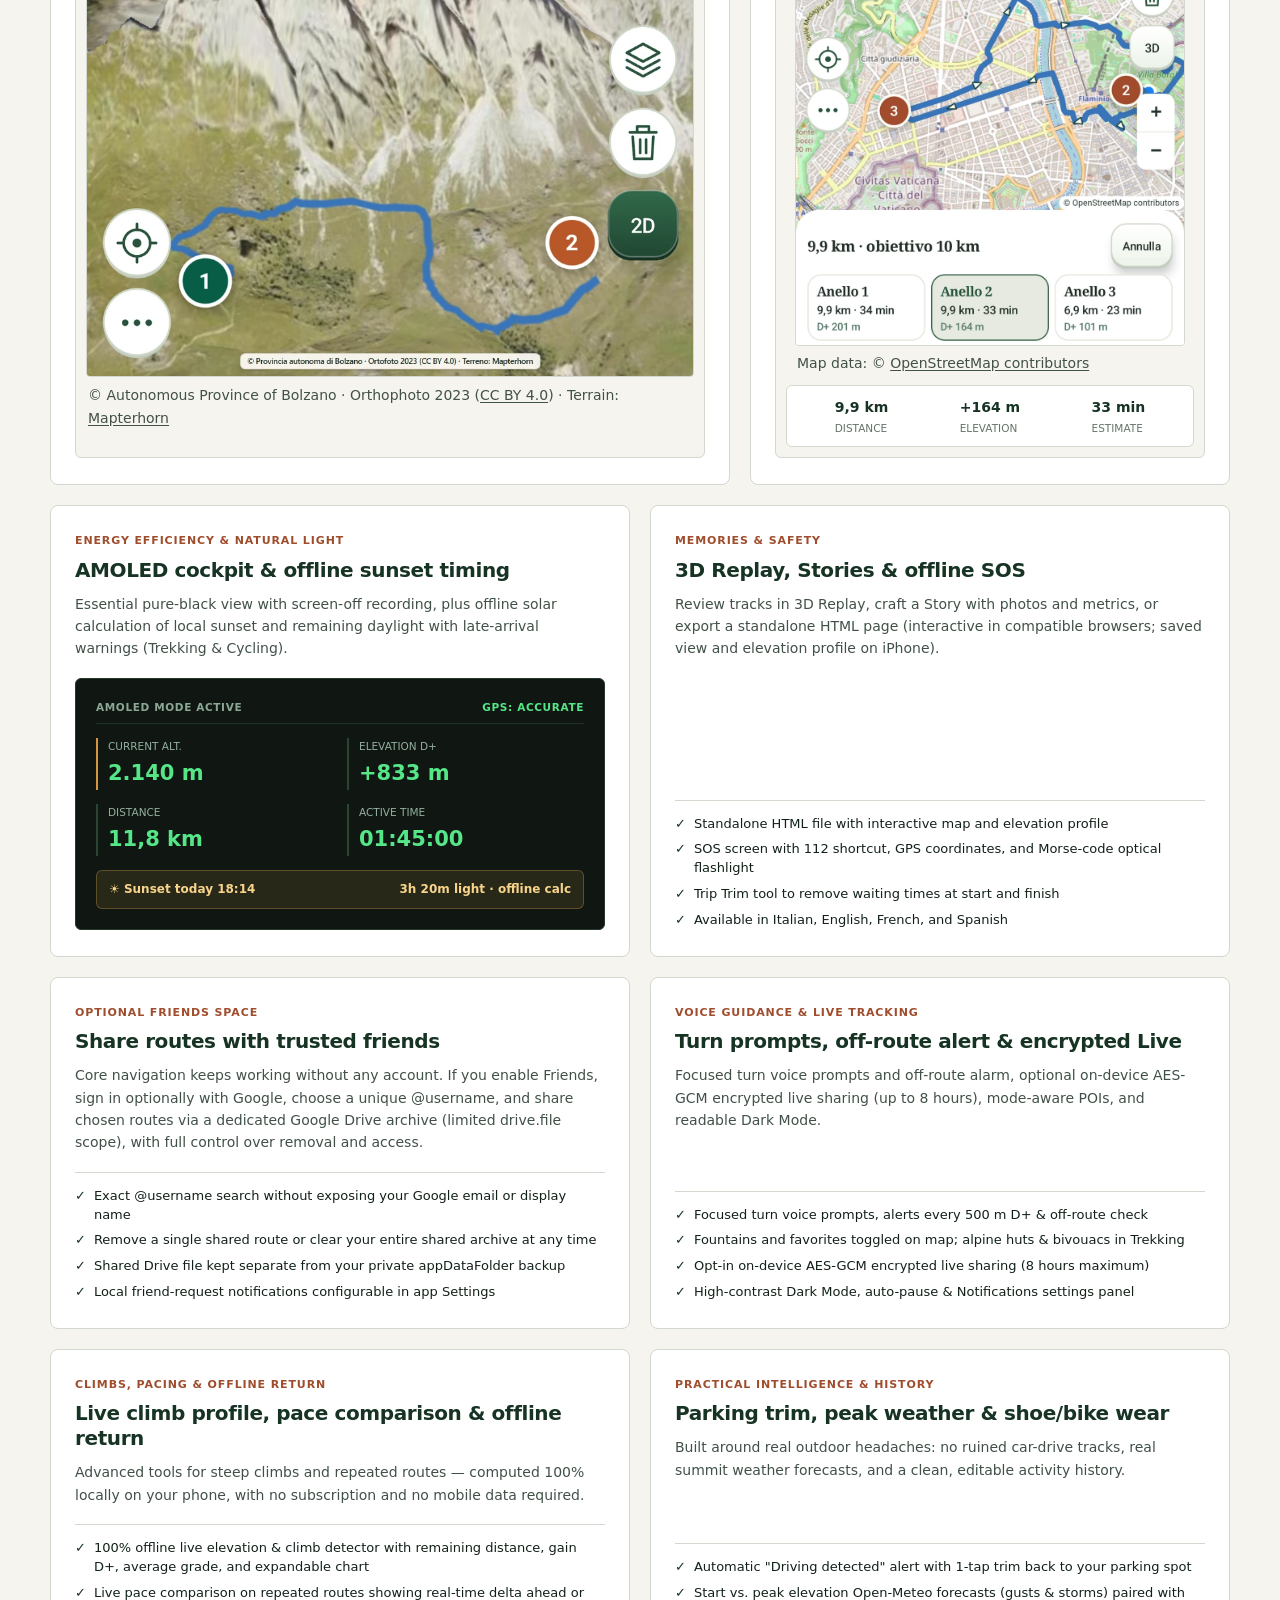
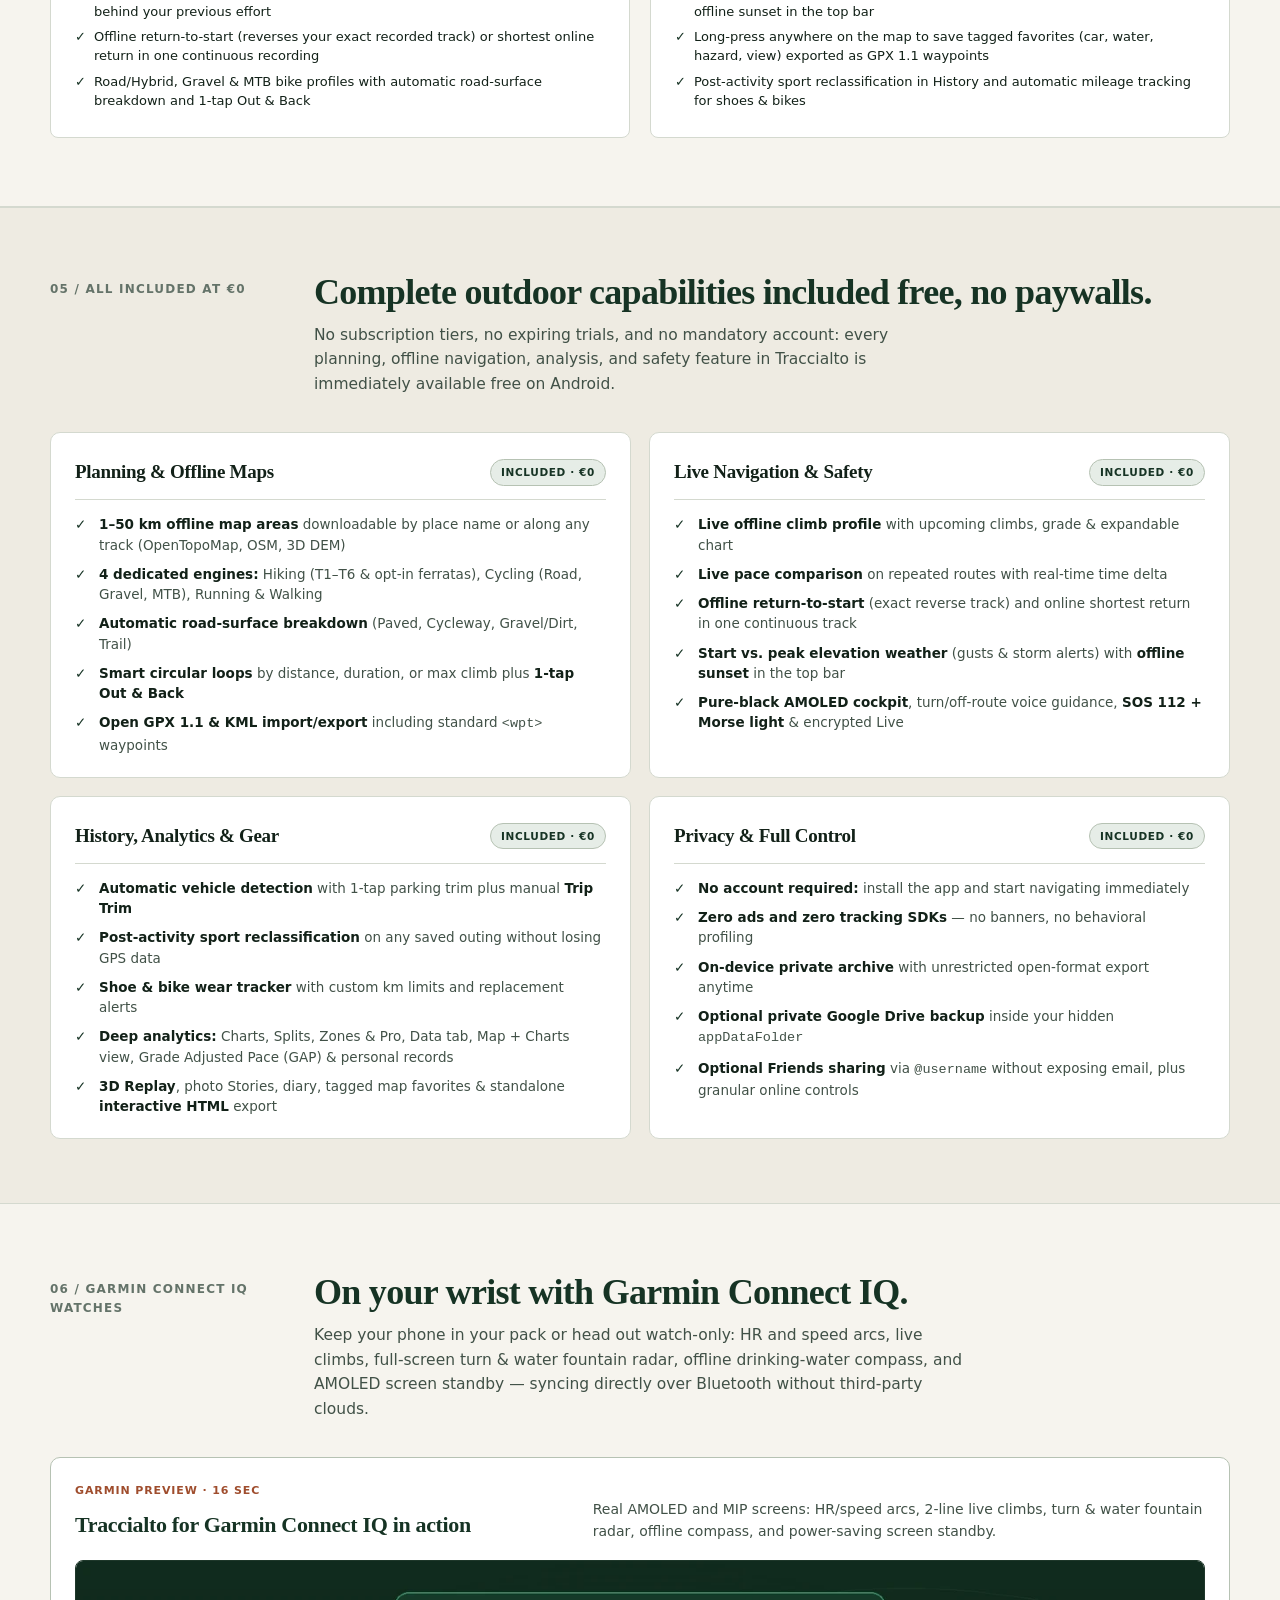
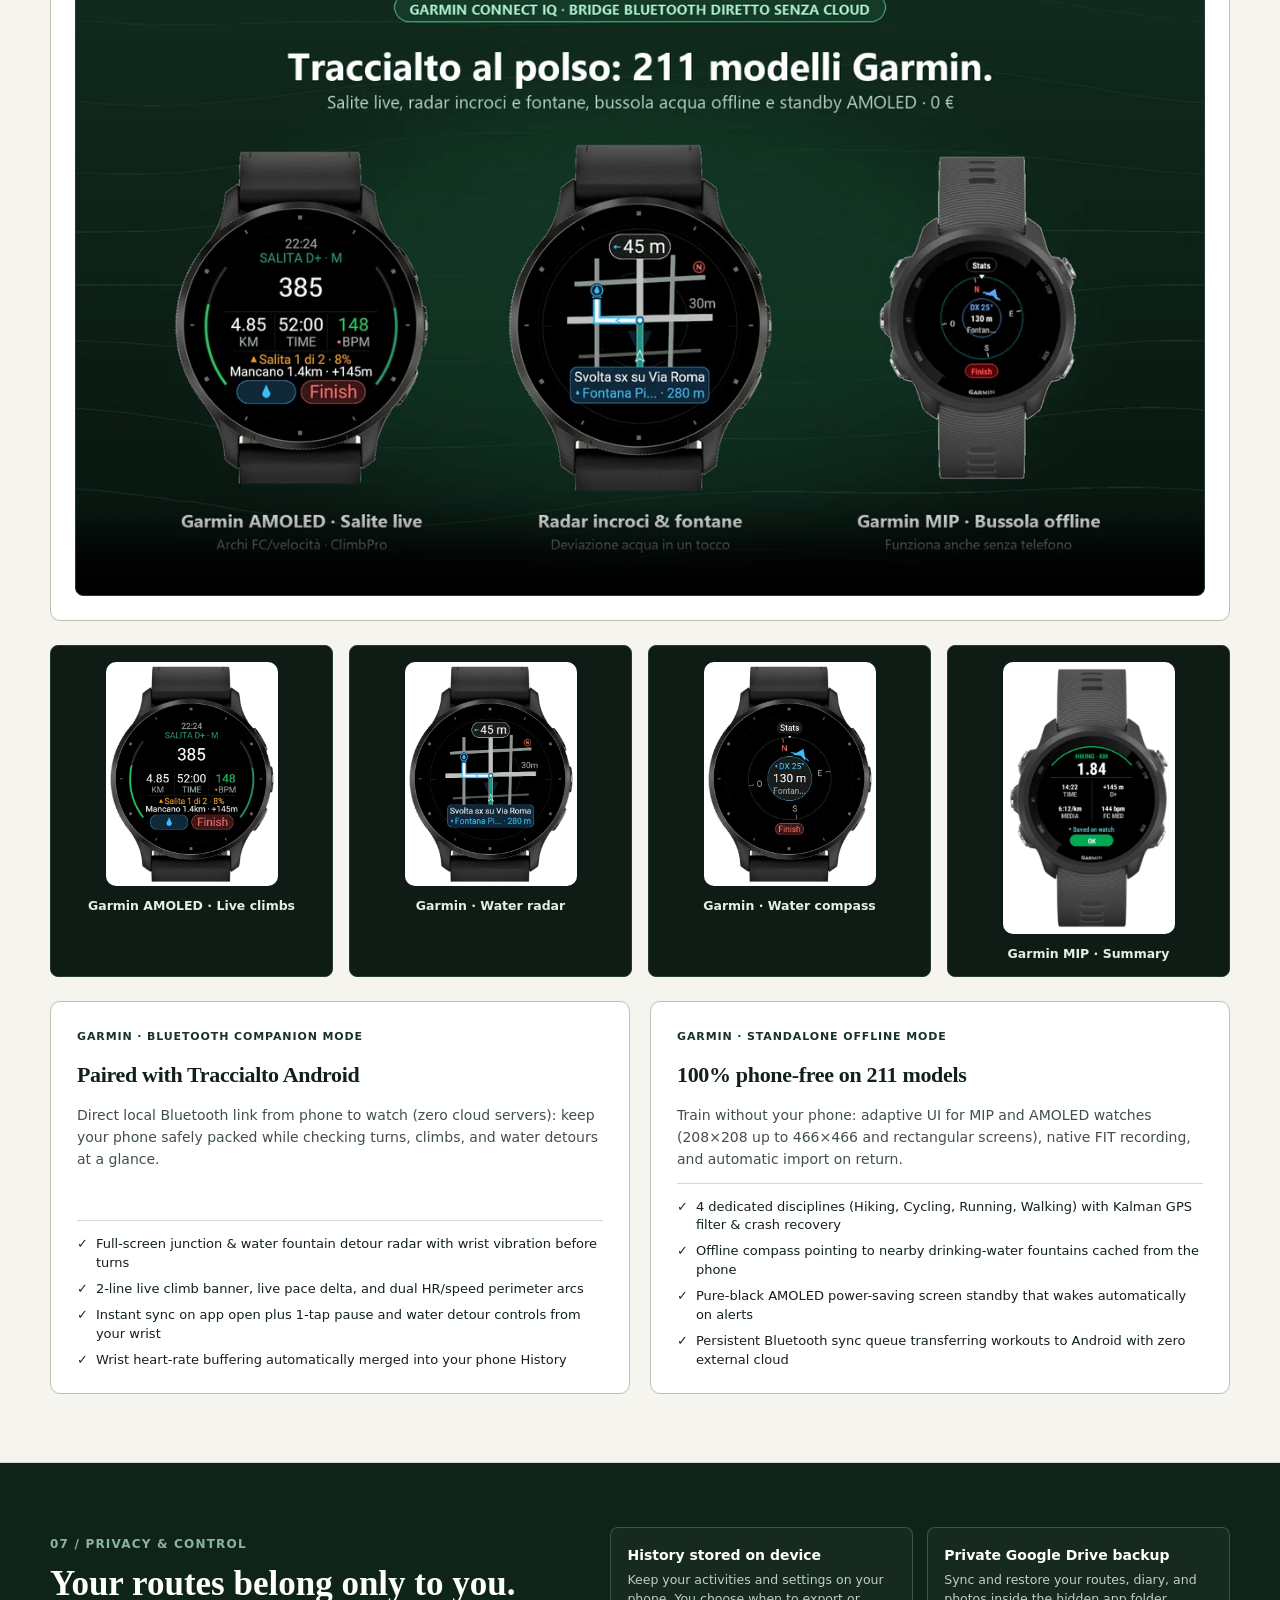
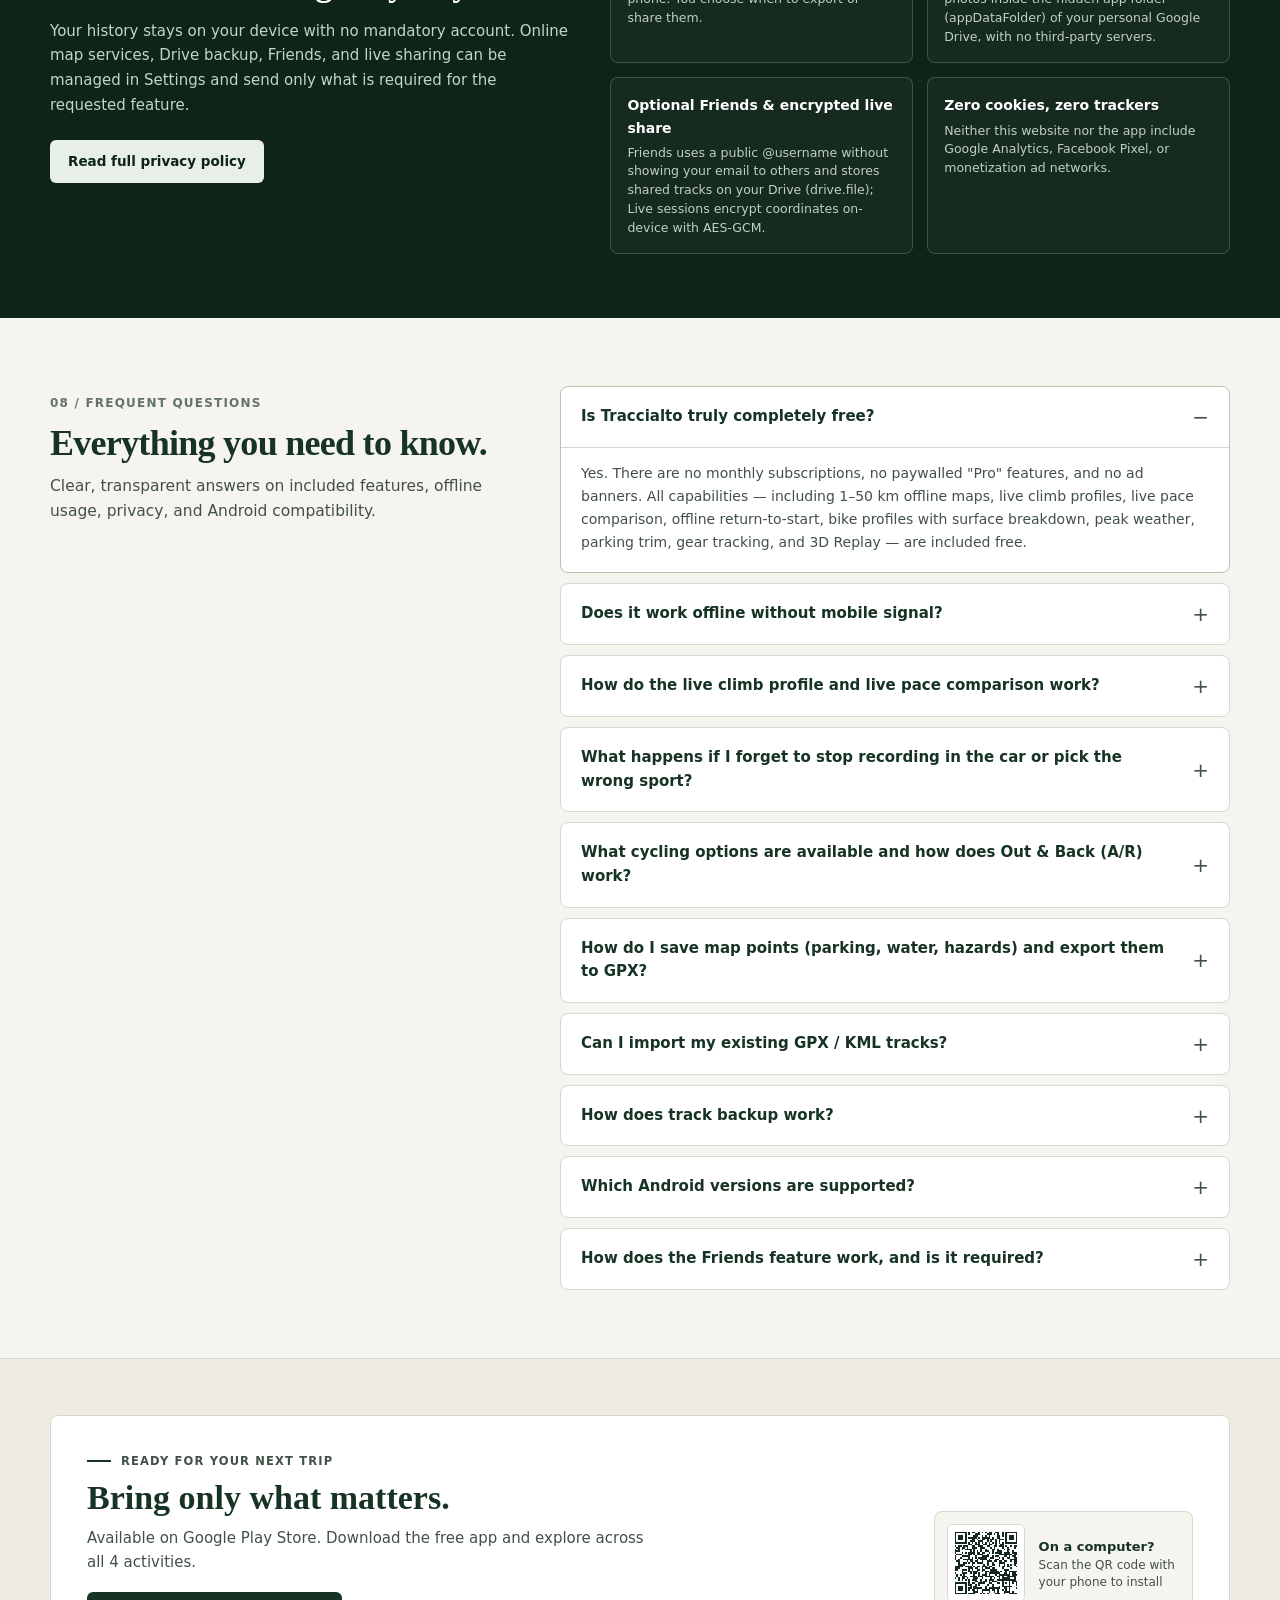
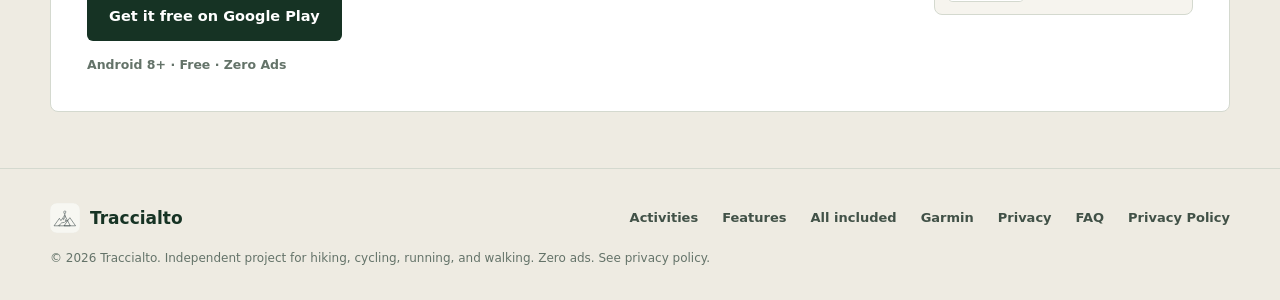
==== commit 48d8422b: "Aggiorna logo autentico, favicon, screenshot 3D e privacy policy" ====
--- a/index.html
+++ b/index.html
@@ -388,8 +388,8 @@
           <p data-i18n="videoDesc">Schermate reali dall’app: quattro discipline, profilo salite live offline, bici Gravel con stima del fondo, Replay 3D, meteo in vetta e usura attrezzatura.</p>
         </div>
         <div class="demo-video-shell">
-          <video controls muted playsinline preload="metadata" poster="assets/traccialto_demo_poster.webp" aria-label="Video dimostrativo di Traccialto su Android" data-i18n-aria="videoAria">
-            <source src="assets/traccialto_demo.mp4" type="video/mp4">
+          <video controls muted playsinline preload="metadata" poster="assets/traccialto_demo_poster.webp?v=2" aria-label="Video dimostrativo di Traccialto su Android" data-i18n-aria="videoAria">
+            <source src="assets/traccialto_demo.mp4?v=2" type="video/mp4">
             <span data-i18n="videoFallback">Il tuo browser non supporta la riproduzione video HTML5.</span>
           </video>
         </div>
@@ -755,8 +755,8 @@
             <p data-i18n="watchVideoDesc">Schermate reali AMOLED e MIP: archi FC/velocità, salite live su 2 righe, radar incroci e deviazione fontane, bussola offline e standby schermo a risparmio energetico.</p>
           </div>
           <div class="demo-video-shell">
-            <video controls muted playsinline preload="metadata" poster="assets/traccialto_orologi_poster.webp" aria-label="Video dimostrativo Traccialto per orologi Garmin Connect IQ" data-i18n-aria="watchVideoAria">
-              <source src="assets/traccialto_orologi_demo.mp4" type="video/mp4">
+            <video controls muted playsinline preload="metadata" poster="assets/traccialto_orologi_poster.webp?v=2" aria-label="Video dimostrativo Traccialto per orologi Garmin Connect IQ" data-i18n-aria="watchVideoAria">
+              <source src="assets/traccialto_orologi_demo.mp4?v=2" type="video/mp4">
               <span data-i18n="videoFallback">Il tuo browser non supporta la riproduzione video HTML5.</span>
             </video>
           </div>
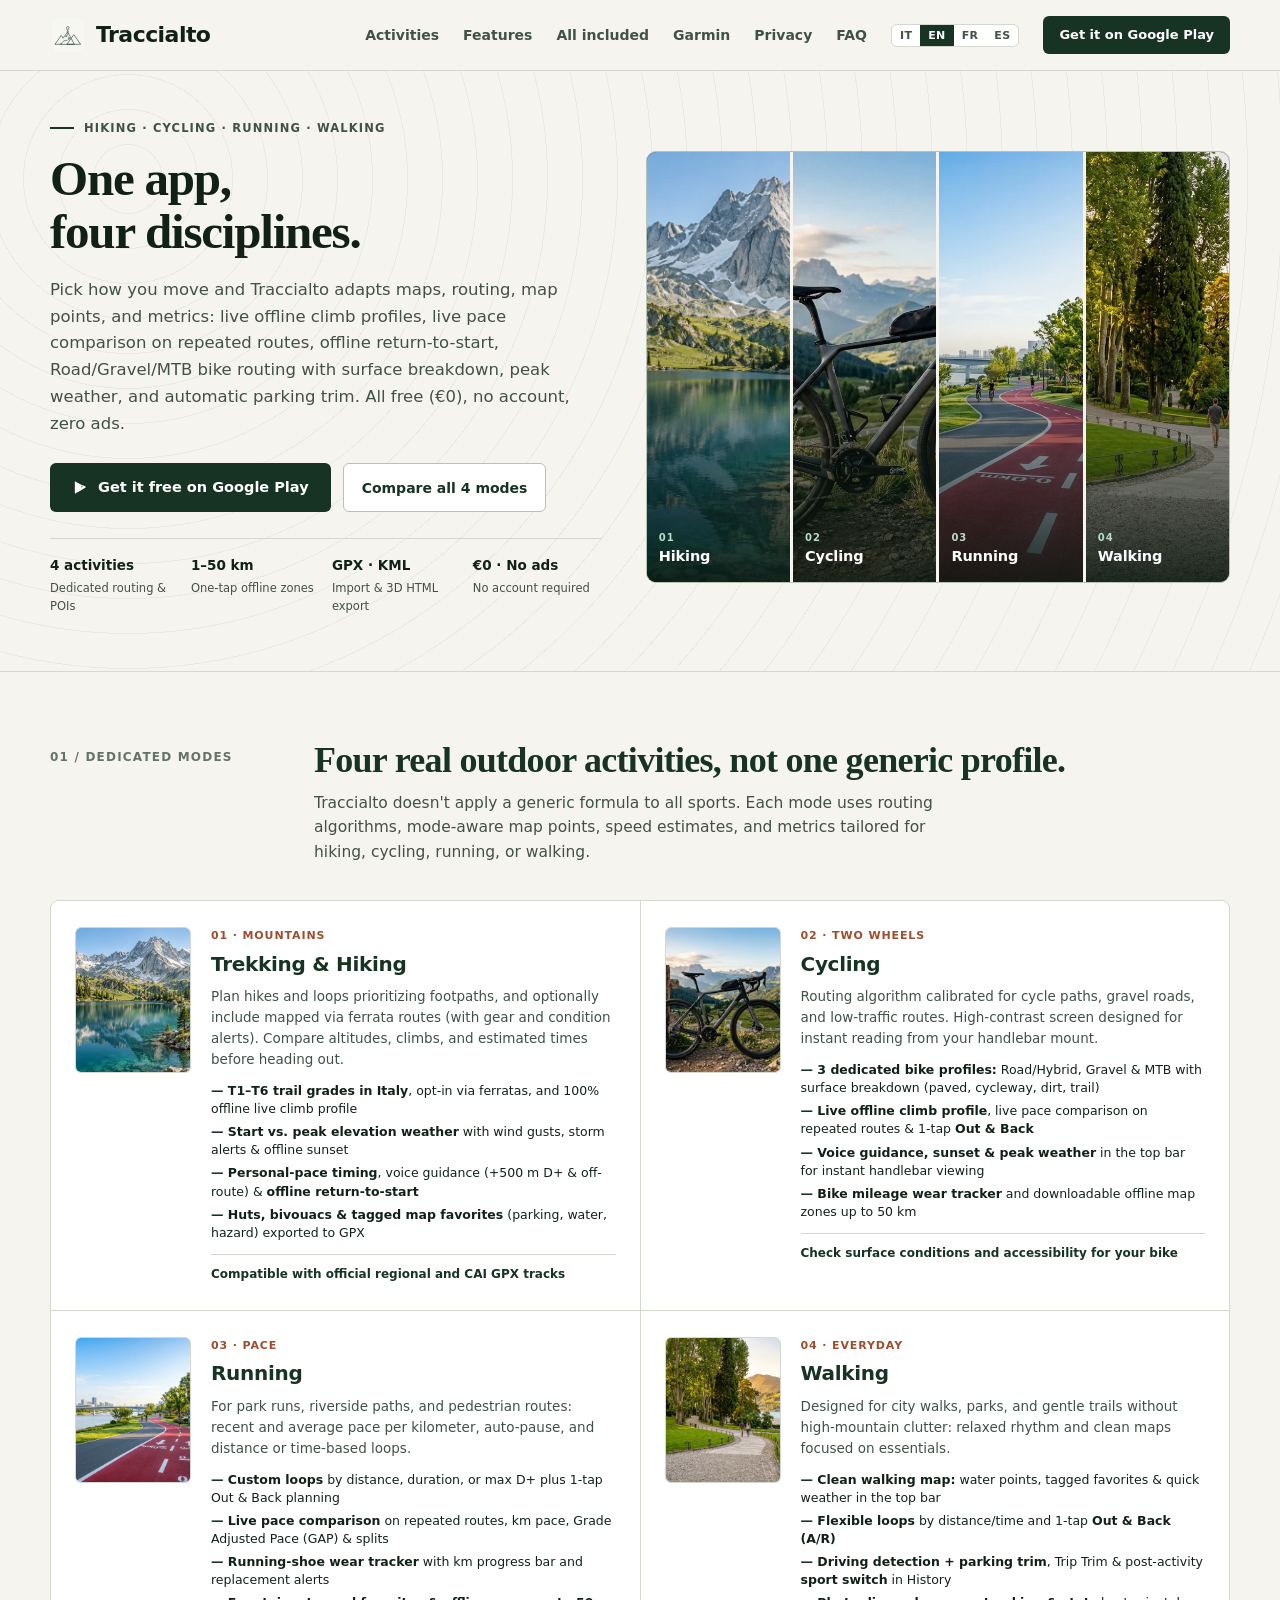
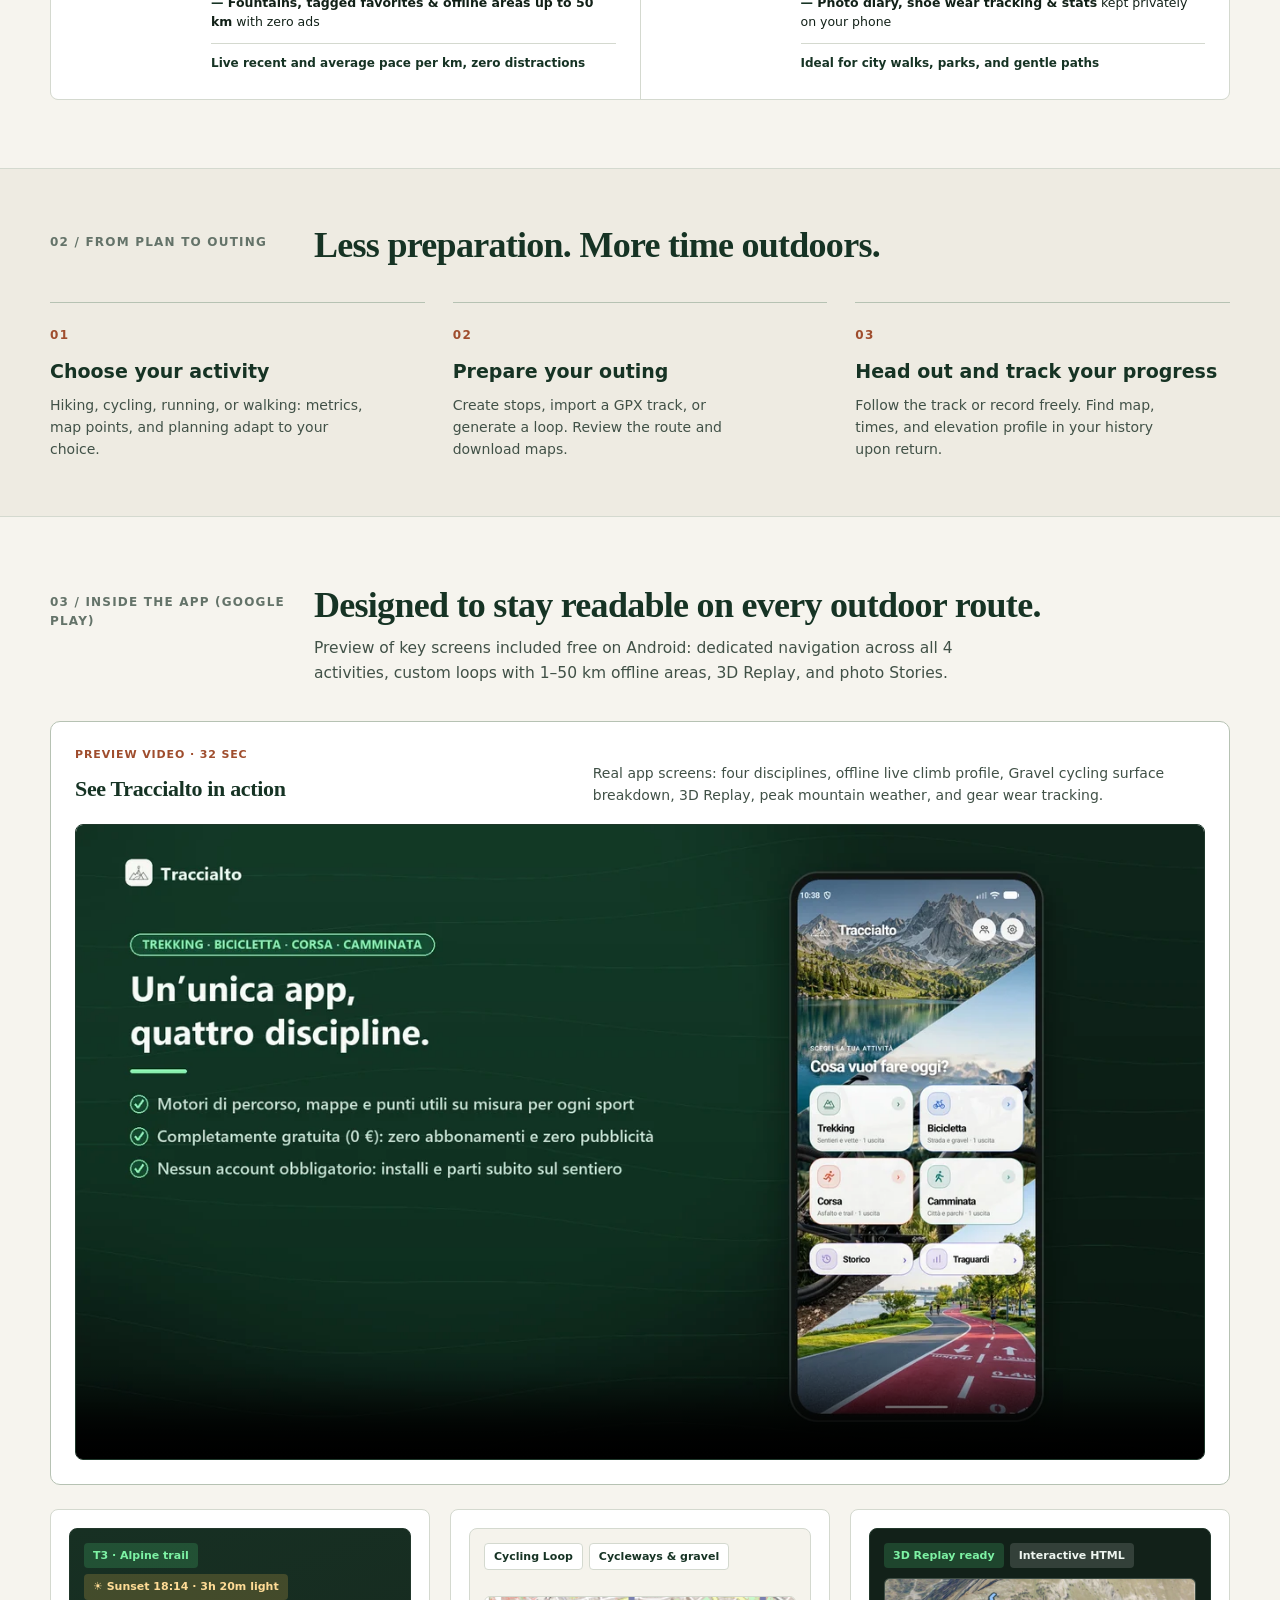
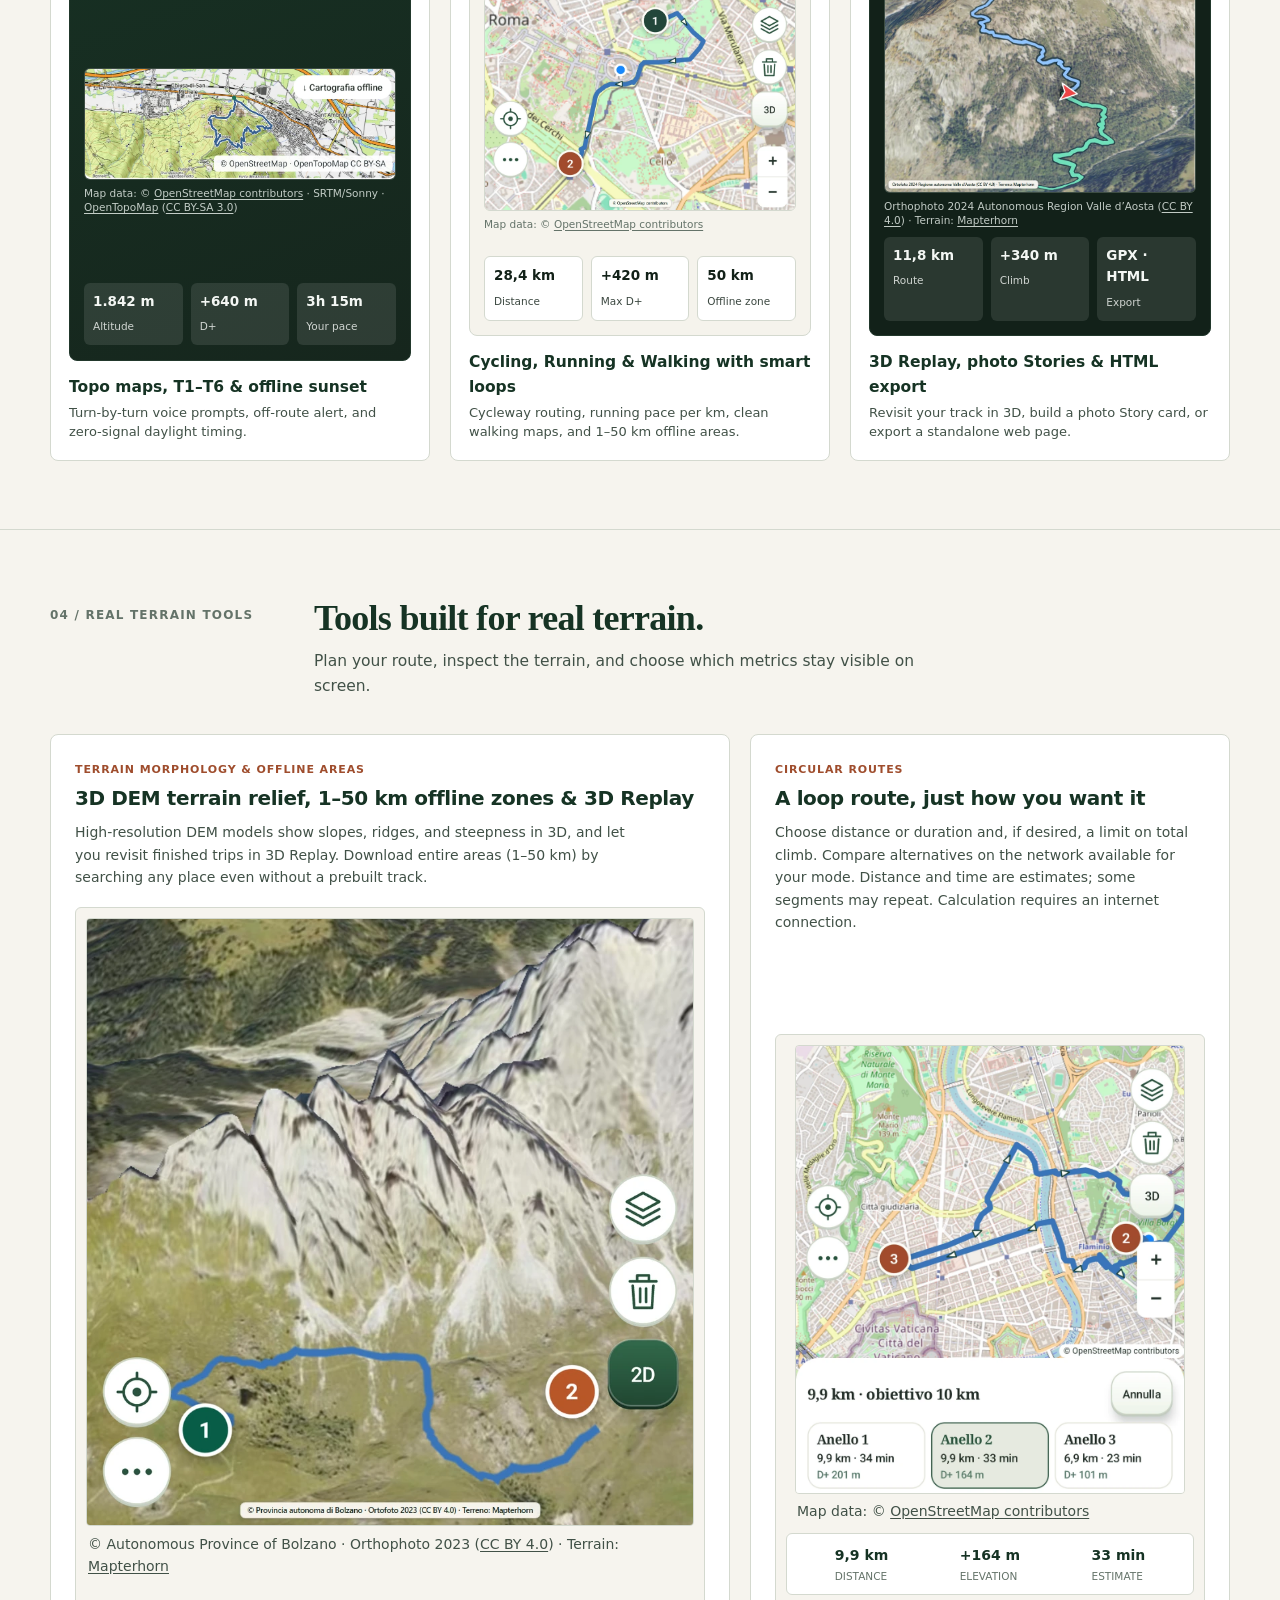
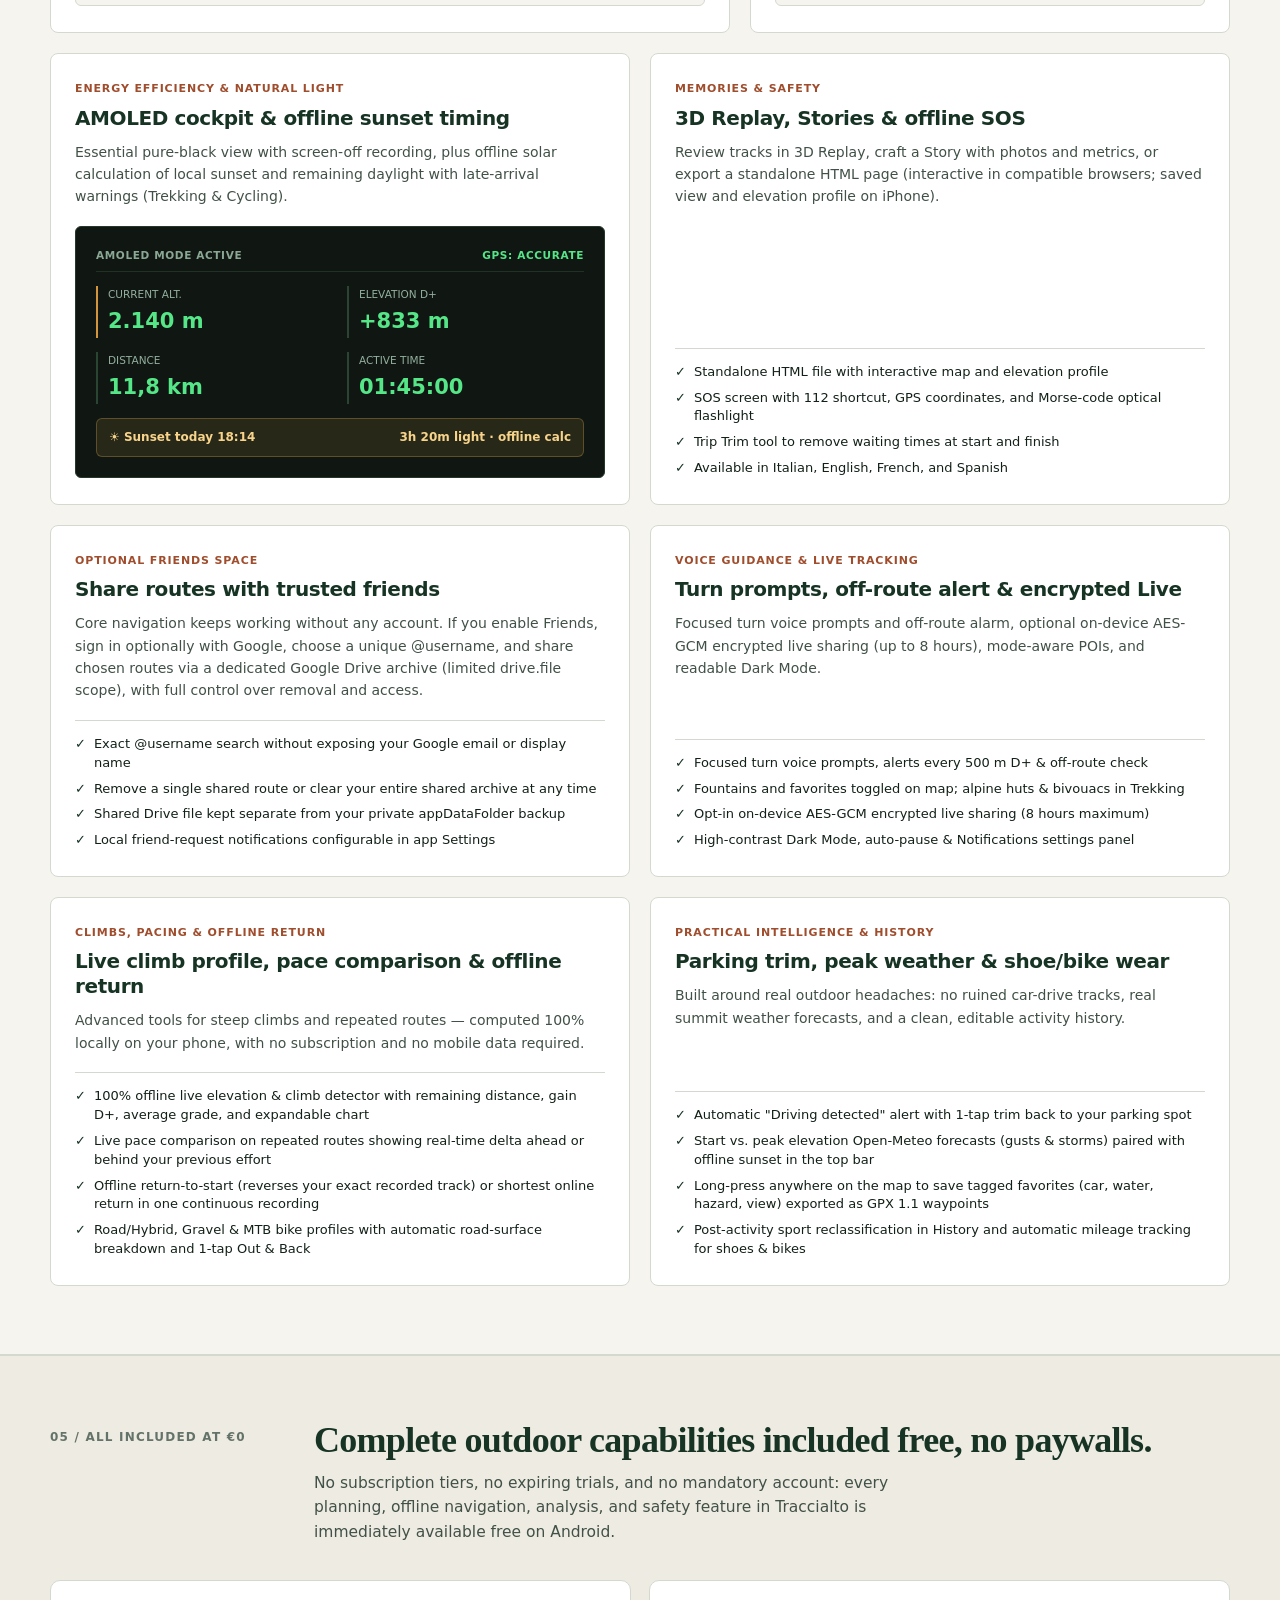
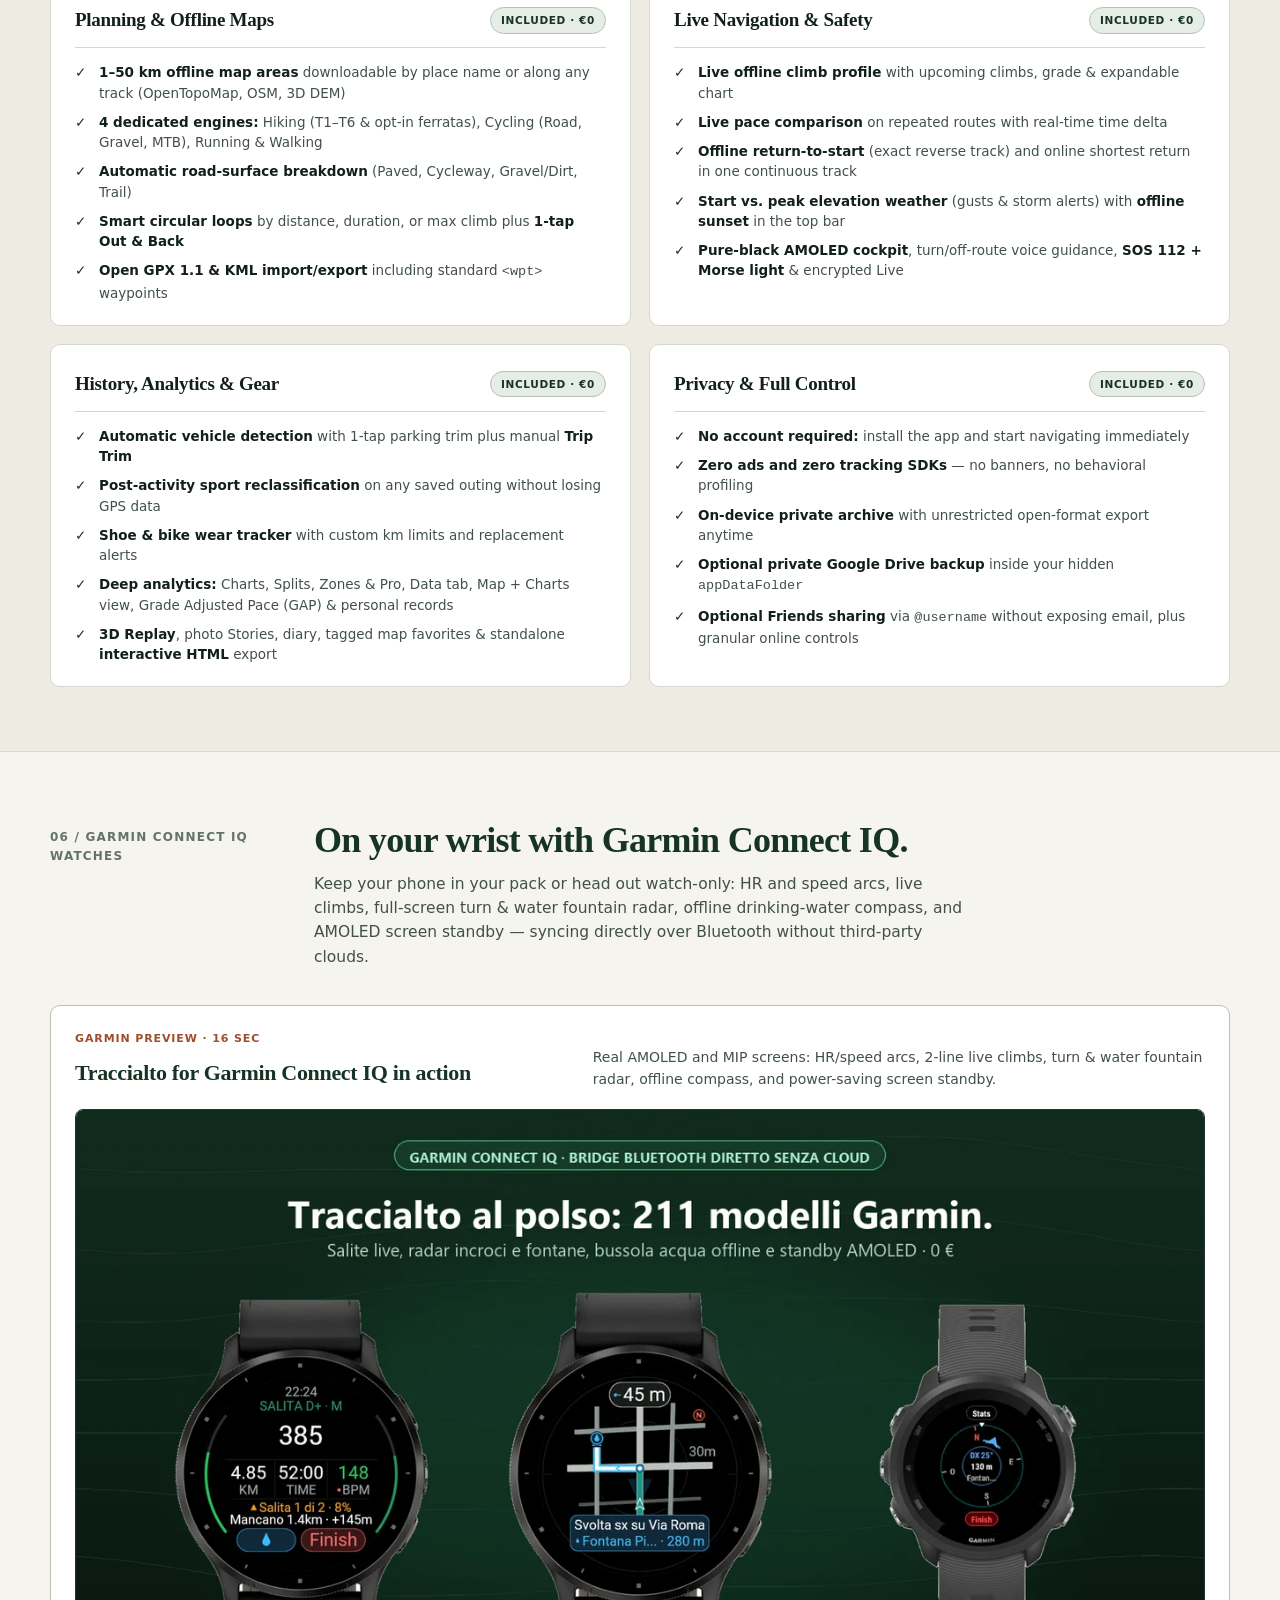
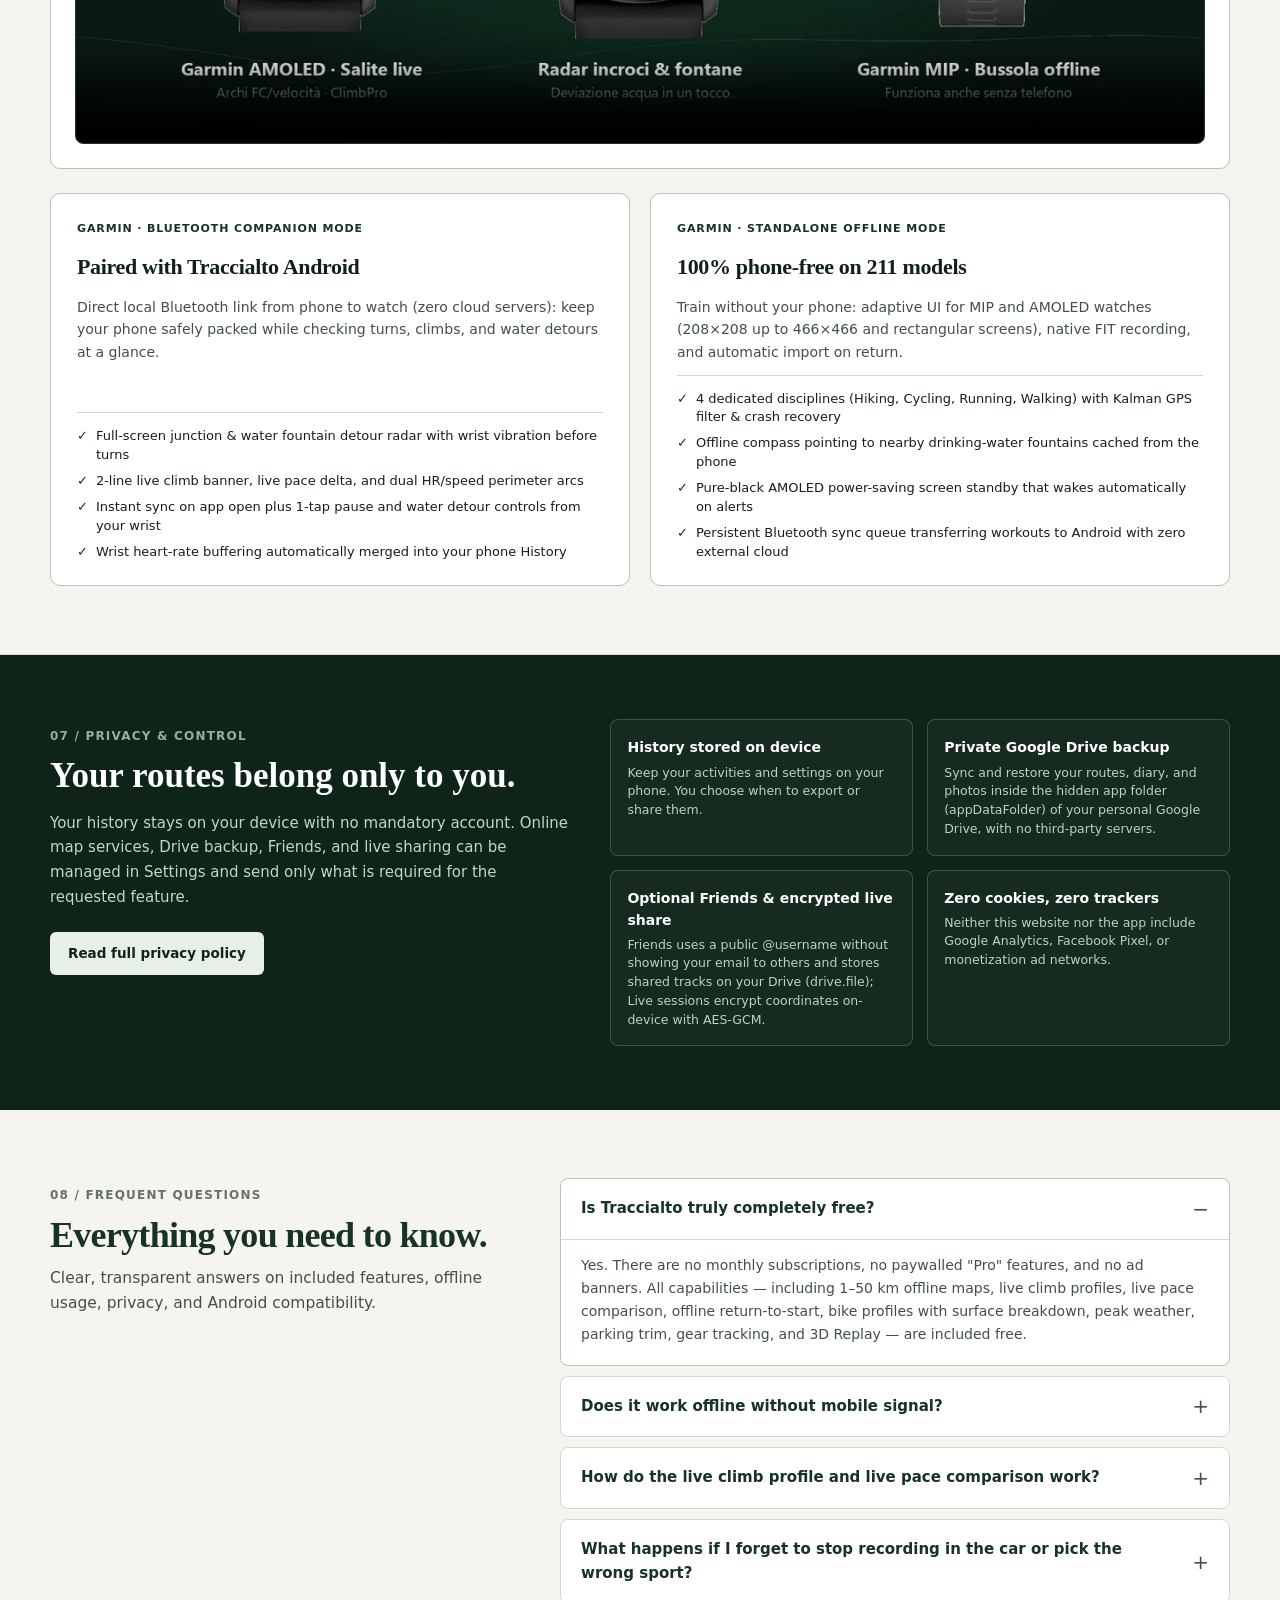
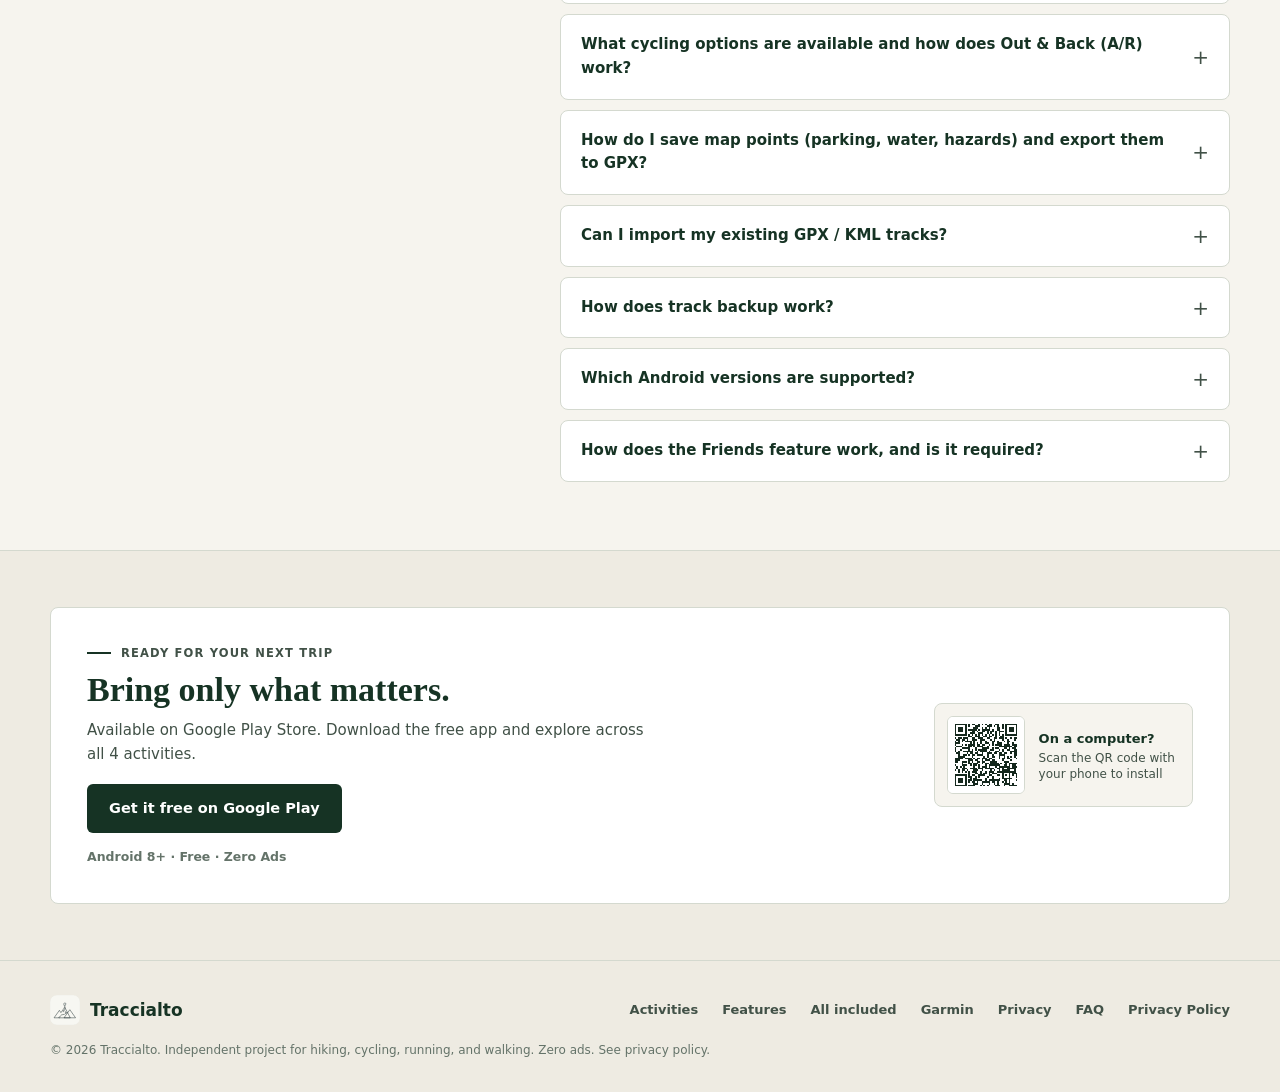
==== commit de48734b: "Aggiorna logo autentico, favicon, screenshot 3D e privacy policy" ====
--- a/index.html
+++ b/index.html
@@ -388,39 +388,11 @@
           <p data-i18n="videoDesc">Schermate reali dall’app: quattro discipline, profilo salite live offline, bici Gravel con stima del fondo, Replay 3D, meteo in vetta e usura attrezzatura.</p>
         </div>
         <div class="demo-video-shell">
-          <video controls muted playsinline preload="metadata" poster="assets/traccialto_demo_poster.webp?v=2" aria-label="Video dimostrativo di Traccialto su Android" data-i18n-aria="videoAria">
-            <source src="assets/traccialto_demo.mp4?v=2" type="video/mp4">
+          <video controls muted playsinline preload="metadata" poster="assets/traccialto_demo_poster.webp?v=3" aria-label="Video dimostrativo di Traccialto su Android" data-i18n-aria="videoAria">
+            <source src="assets/traccialto_demo.mp4?v=3" type="video/mp4">
             <span data-i18n="videoFallback">Il tuo browser non supporta la riproduzione video HTML5.</span>
           </video>
         </div>
-      </div>
-
-      <!-- Galleria schermate reali dall'app -->
-      <div class="real-app-strip" aria-label="Schermate reali di Traccialto su smartphone" data-i18n-aria="realStripAria">
-        <figure class="real-app-item">
-          <div class="real-phone-bezel"><img src="assets/app_home_discipline.webp" alt="Schermata iniziale di Traccialto con le 4 discipline: Trekking, Bicicletta, Corsa e Camminata" data-i18n-alt="real1Alt" loading="lazy" width="540" height="1212"></div>
-          <figcaption data-i18n="real1Cap">4 discipline · 0 €</figcaption>
-        </figure>
-        <figure class="real-app-item">
-          <div class="real-phone-bezel"><img src="assets/app_salite_passo_live.webp" alt="Navigazione live con profilo salite espanso, confronto passo e tramonto offline" data-i18n-alt="real2Alt" loading="lazy" width="540" height="1212"></div>
-          <figcaption data-i18n="real2Cap">Salite live &amp; passo</figcaption>
-        </figure>
-        <figure class="real-app-item">
-          <div class="real-phone-bezel"><img src="assets/app_bici_fondo_stradale.webp" alt="Pianificazione percorso bicicletta con ripartizione del fondo stradale, quota e tramonto" data-i18n-alt="real3Alt" loading="lazy" width="540" height="1212"></div>
-          <figcaption data-i18n="real3Cap">Bici &amp; fondo stradale</figcaption>
-        </figure>
-        <figure class="real-app-item">
-          <div class="real-phone-bezel"><img src="assets/app_replay_3d_live.webp" alt="Replay 3D reale su terreno DEM e ortofoto di una salita alpina" data-i18n-alt="real4Alt" loading="lazy" width="540" height="1212"></div>
-          <figcaption data-i18n="real4Cap">Replay 3D reale</figcaption>
-        </figure>
-        <figure class="real-app-item">
-          <div class="real-phone-bezel"><img src="assets/app_analisi_storico.webp" alt="Scheda dettaglio uscita nello storico con mappa topografica, VAM, frequenza cardiaca e grafici" data-i18n-alt="real5Alt" loading="lazy" width="540" height="1212"></div>
-          <figcaption data-i18n="real5Cap">Analisi VAM &amp; FC</figcaption>
-        </figure>
-        <figure class="real-app-item">
-          <div class="real-phone-bezel"><img src="assets/app_attrezzatura_usura.webp" alt="Schermata Attrezzatura con contatore automatico dei chilometri di usura per scarpe e bici" data-i18n-alt="real6Alt" loading="lazy" width="540" height="1212"></div>
-          <figcaption data-i18n="real6Cap">Usura scarpe e bici</figcaption>
-        </figure>
       </div>
 
       <div class="showcase-grid">
@@ -745,39 +717,19 @@
         </div>
       </div>
 
-      <div class="watch-media-showcase">
-        <div class="demo-video-card watch-video-card">
-          <div class="demo-video-head">
-            <div>
-              <div class="feature-tag-mini" data-i18n="watchVideoKicker">Anteprima Garmin · 16 sec</div>
-              <h3 data-i18n="watchVideoTitle">Traccialto per Garmin Connect IQ in azione</h3>
-            </div>
-            <p data-i18n="watchVideoDesc">Schermate reali AMOLED e MIP: archi FC/velocità, salite live su 2 righe, radar incroci e deviazione fontane, bussola offline e standby schermo a risparmio energetico.</p>
-          </div>
-          <div class="demo-video-shell">
-            <video controls muted playsinline preload="metadata" poster="assets/traccialto_orologi_poster.webp?v=2" aria-label="Video dimostrativo Traccialto per orologi Garmin Connect IQ" data-i18n-aria="watchVideoAria">
-              <source src="assets/traccialto_orologi_demo.mp4?v=2" type="video/mp4">
-              <span data-i18n="videoFallback">Il tuo browser non supporta la riproduzione video HTML5.</span>
-            </video>
-          </div>
-        </div>
-        <div class="watch-shots-row">
-          <figure class="watch-shot-card">
-            <img src="assets/watch_garmin_01_salite.webp" alt="Schermata reale Garmin AMOLED con archi FC/velocità, salita 1 di 2 e battito cardiaco" data-i18n-alt="watchShot1Alt" loading="lazy" width="540" height="703">
-            <figcaption data-i18n="watchShot1Cap">Garmin AMOLED · Salite live</figcaption>
-          </figure>
-          <figure class="watch-shot-card">
-            <img src="assets/watch_garmin_02_radar_fontane.webp" alt="Schermata reale Garmin AMOLED con radar vettoriale svolte e deviazione fontana" data-i18n-alt="watchShot2Alt" loading="lazy" width="540" height="703">
-            <figcaption data-i18n="watchShot2Cap">Garmin · Radar fontane</figcaption>
-          </figure>
-          <figure class="watch-shot-card">
-            <img src="assets/watch_garmin_03_bussola.webp" alt="Schermata reale Garmin AMOLED con bussola rotante offline verso la fontana più vicina" data-i18n-alt="watchShot3Alt" loading="lazy" width="540" height="703">
-            <figcaption data-i18n="watchShot3Cap">Garmin · Bussola acqua</figcaption>
-          </figure>
-          <figure class="watch-shot-card">
-            <img src="assets/watch_garmin_04_riepilogo.webp" alt="Schermata reale Garmin Forerunner MIP con riepilogo finale attività" data-i18n-alt="watchShot4Alt" loading="lazy" width="420" height="665">
-            <figcaption data-i18n="watchShot4Cap">Garmin MIP · Riepilogo</figcaption>
-          </figure>
+      <div class="demo-video-card watch-video-card">
+        <div class="demo-video-head">
+          <div>
+            <div class="feature-tag-mini" data-i18n="watchVideoKicker">Anteprima Garmin · 16 sec</div>
+            <h3 data-i18n="watchVideoTitle">Traccialto per Garmin Connect IQ in azione</h3>
+          </div>
+          <p data-i18n="watchVideoDesc">Schermate reali AMOLED e MIP: archi FC/velocità, salite live su 2 righe, radar incroci e deviazione fontane, bussola offline e standby schermo a risparmio energetico.</p>
+        </div>
+        <div class="demo-video-shell">
+          <video controls muted playsinline preload="metadata" poster="assets/traccialto_orologi_poster.webp?v=2" aria-label="Video dimostrativo Traccialto per orologi Garmin Connect IQ" data-i18n-aria="watchVideoAria">
+            <source src="assets/traccialto_orologi_demo.mp4?v=2" type="video/mp4">
+            <span data-i18n="videoFallback">Il tuo browser non supporta la riproduzione video HTML5.</span>
+          </video>
         </div>
       </div>
 
--- a/landing.css
+++ b/landing.css
@@ -1226,72 +1226,6 @@
   display: block;
   object-fit: cover;
 }
-.real-app-strip {
-  display: grid;
-  grid-template-columns: repeat(6, minmax(0, 1fr));
-  gap: 14px;
-  margin-bottom: 28px;
-}
-.real-app-item {
-  margin: 0;
-  display: flex;
-  flex-direction: column;
-  gap: 8px;
-}
-.real-phone-bezel {
-  background: #141917;
-  padding: 5px;
-  border-radius: 16px;
-  border: 1px solid #2b3530;
-  box-shadow: 0 8px 20px rgba(16, 33, 24, 0.12);
-  overflow: hidden;
-}
-.real-phone-bezel img {
-  width: 100%;
-  height: auto;
-  display: block;
-  border-radius: 11px;
-}
-.real-app-item figcaption {
-  text-align: center;
-  font-size: 12px;
-  font-weight: 700;
-  color: var(--pine);
-  line-height: 1.3;
-}
-.watch-media-showcase {
-  margin-bottom: 24px;
-}
-.watch-shots-row {
-  display: grid;
-  grid-template-columns: repeat(4, minmax(0, 1fr));
-  gap: 16px;
-  margin-top: 18px;
-}
-.watch-shot-card {
-  margin: 0;
-  background: #0f1c15;
-  border: 1px solid #243b2e;
-  border-radius: var(--r-md);
-  padding: 16px 14px 12px;
-  display: flex;
-  flex-direction: column;
-  align-items: center;
-  gap: 10px;
-}
-.watch-shot-card img {
-  width: 100%;
-  max-width: 172px;
-  height: auto;
-  display: block;
-  border-radius: 10px;
-}
-.watch-shot-card figcaption {
-  font-size: 12.5px;
-  font-weight: 700;
-  color: #e4efe8;
-  text-align: center;
-}
 .watch-ecosystem-grid {
   display: grid;
   grid-template-columns: repeat(2, minmax(0, 1fr));
@@ -1337,12 +1271,6 @@
     grid-template-columns: 1fr;
     gap: 20px;
   }
-  .real-app-strip {
-    grid-template-columns: repeat(3, minmax(0, 1fr));
-  }
-  .watch-shots-row {
-    grid-template-columns: repeat(2, minmax(0, 1fr));
-  }
   .disc-matrix,
   .steps-grid,
   .showcase-grid,
@@ -1411,8 +1339,7 @@
     justify-content: center;
     width: 100%;
   }
-  .hero-spec-strip,
-  .real-app-strip {
+  .hero-spec-strip {
     grid-template-columns: repeat(2, minmax(0, 1fr));
   }
   .demo-video-card {
